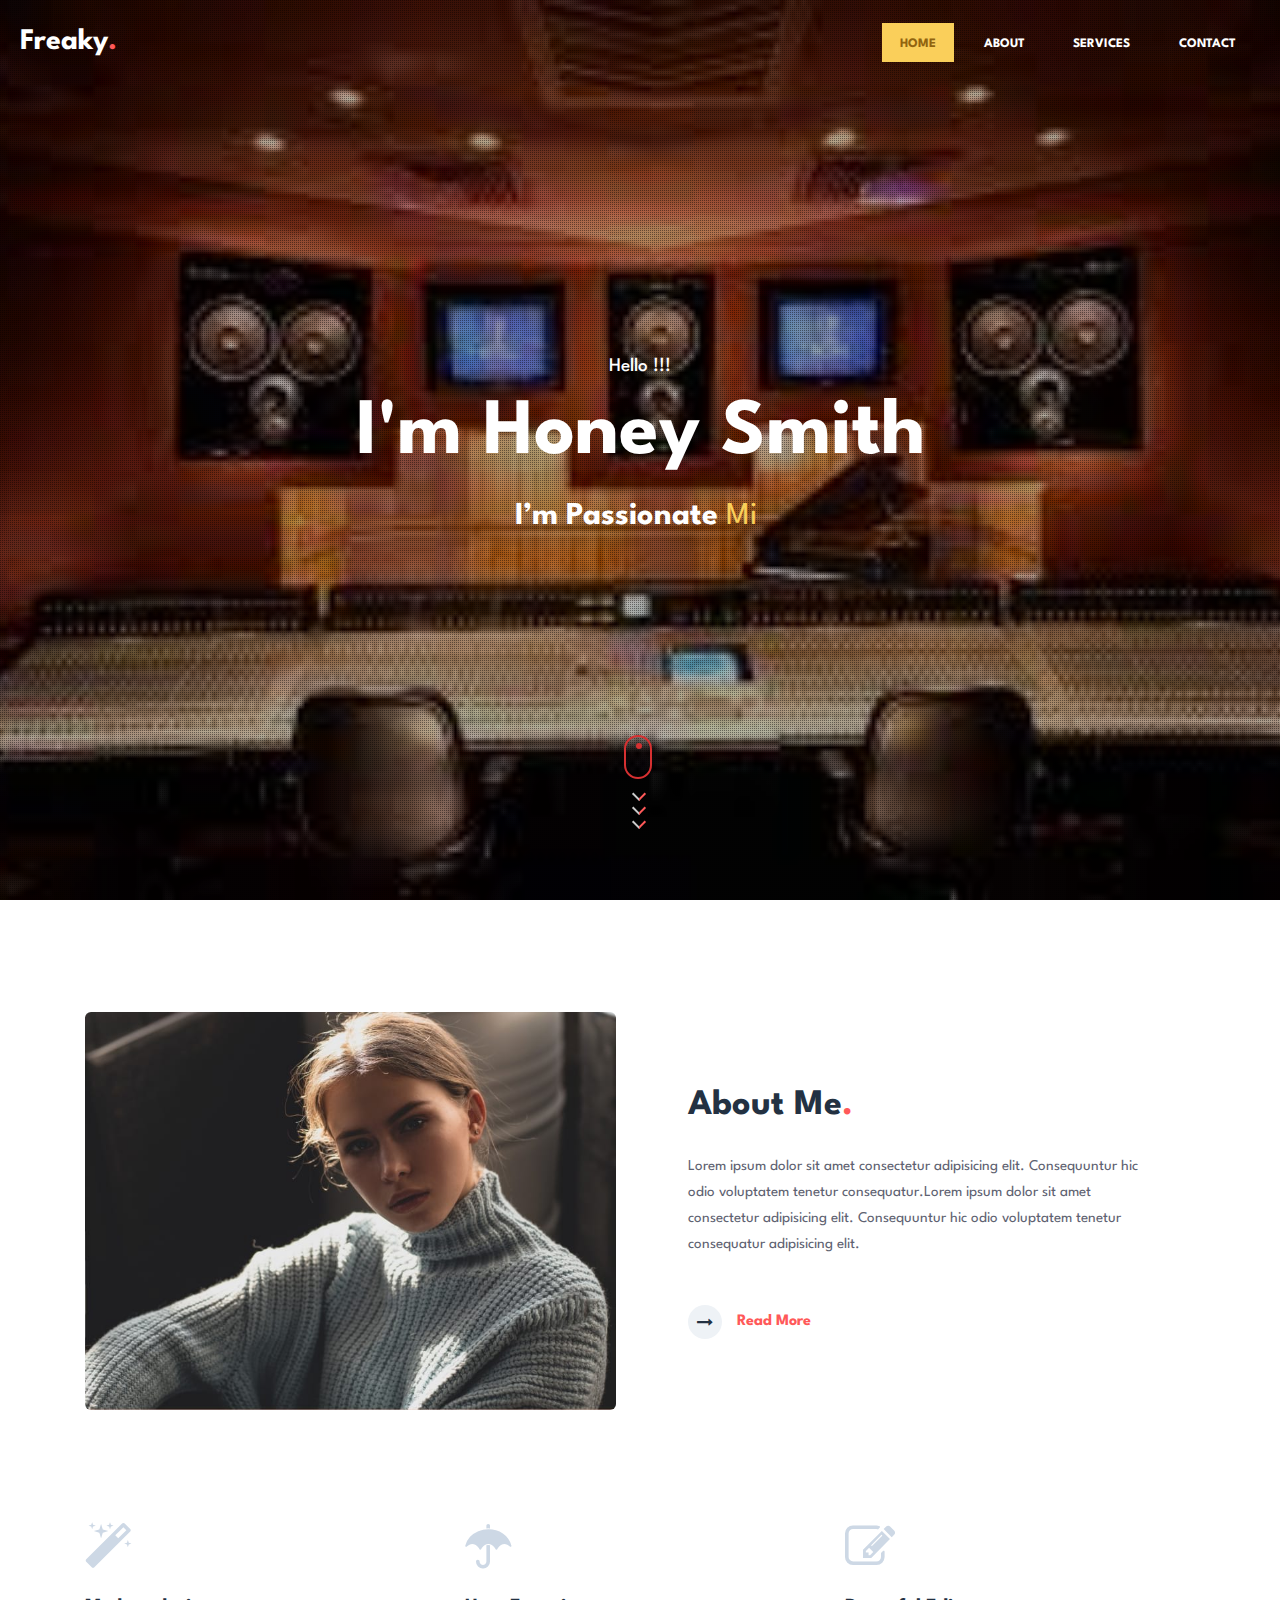
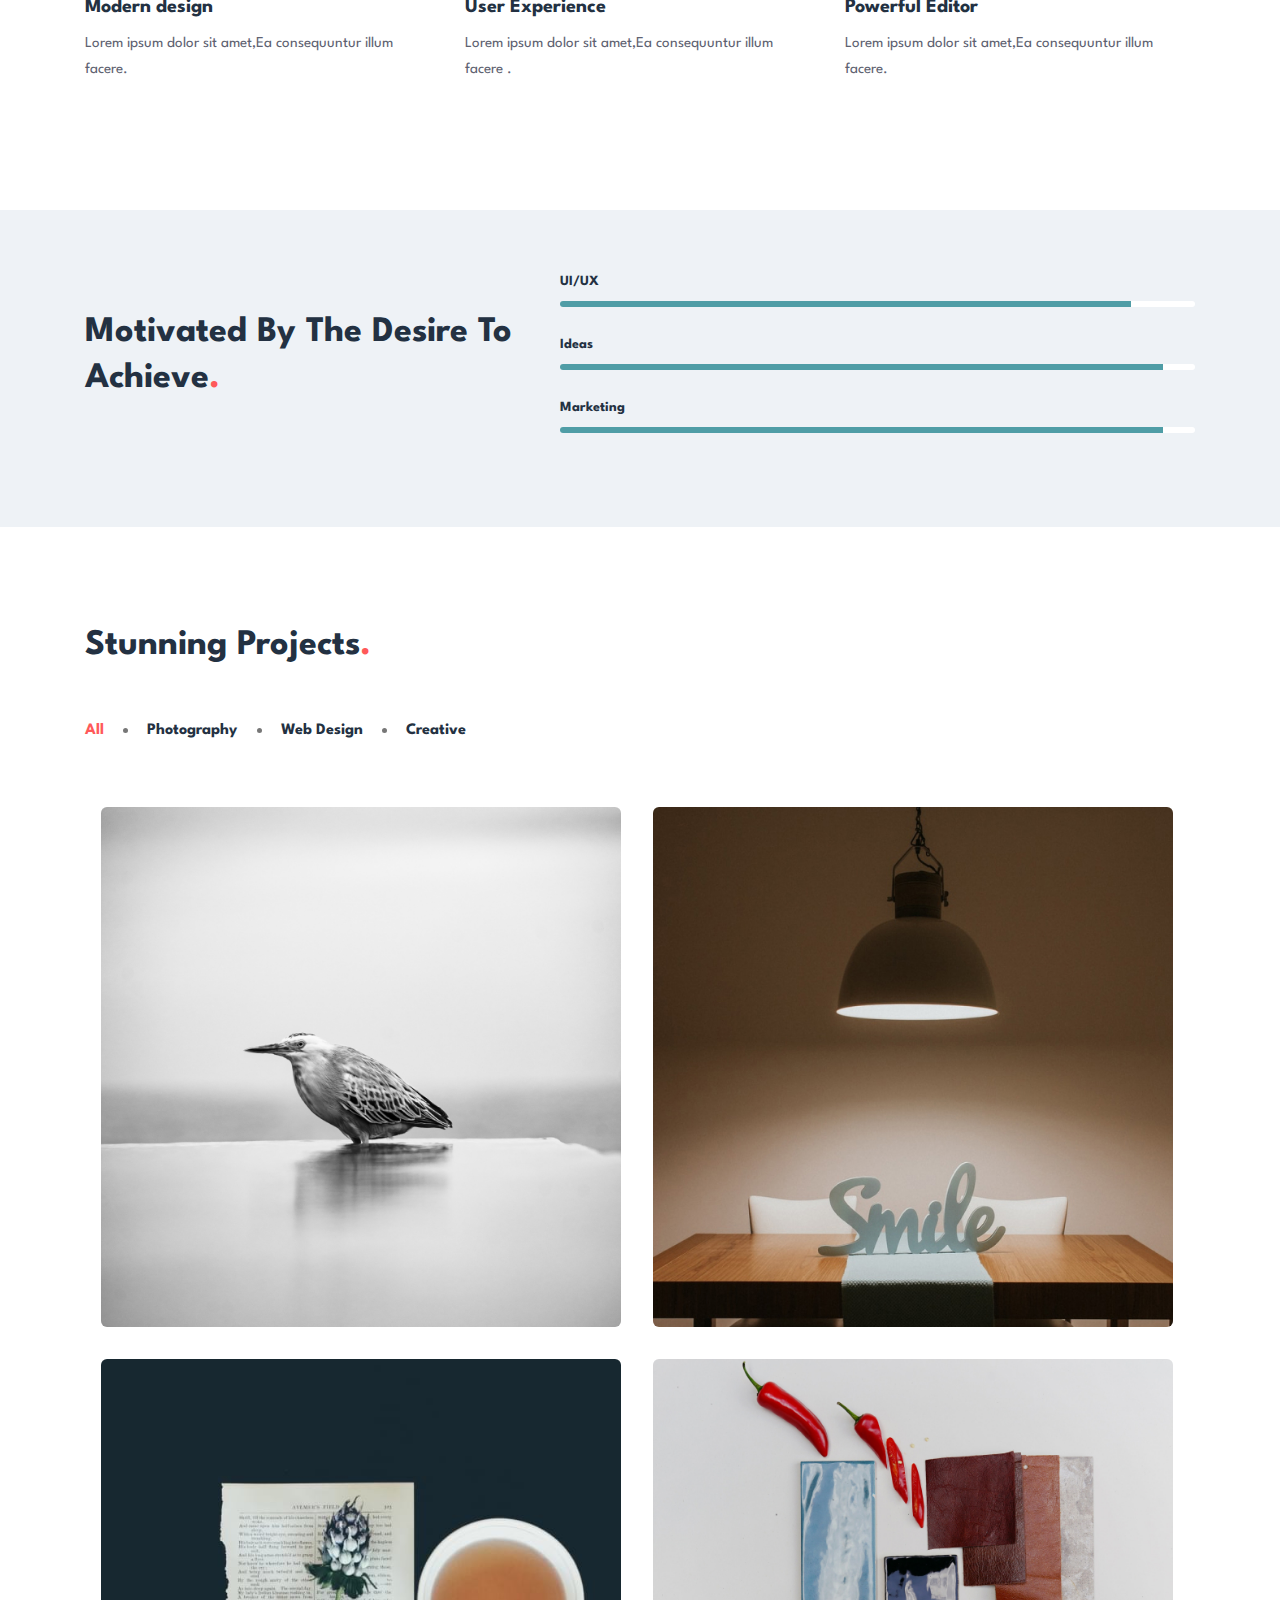
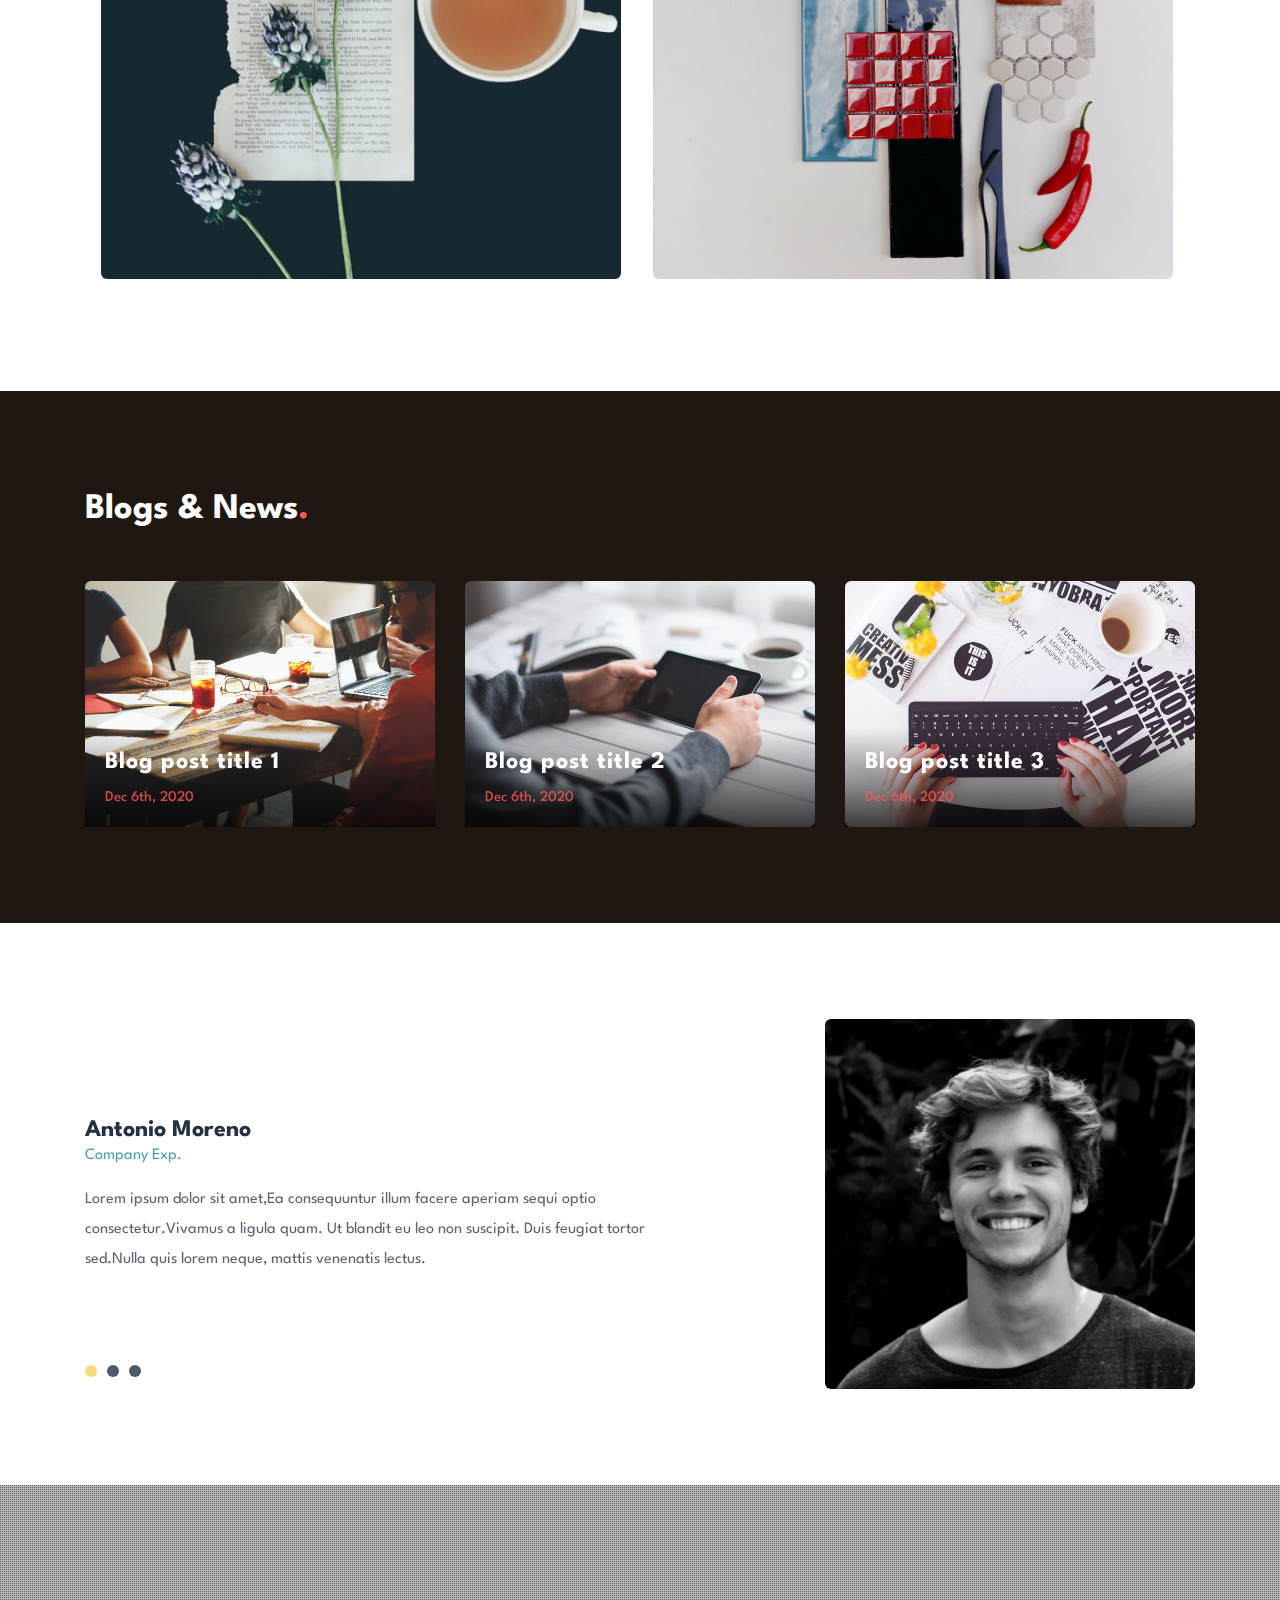
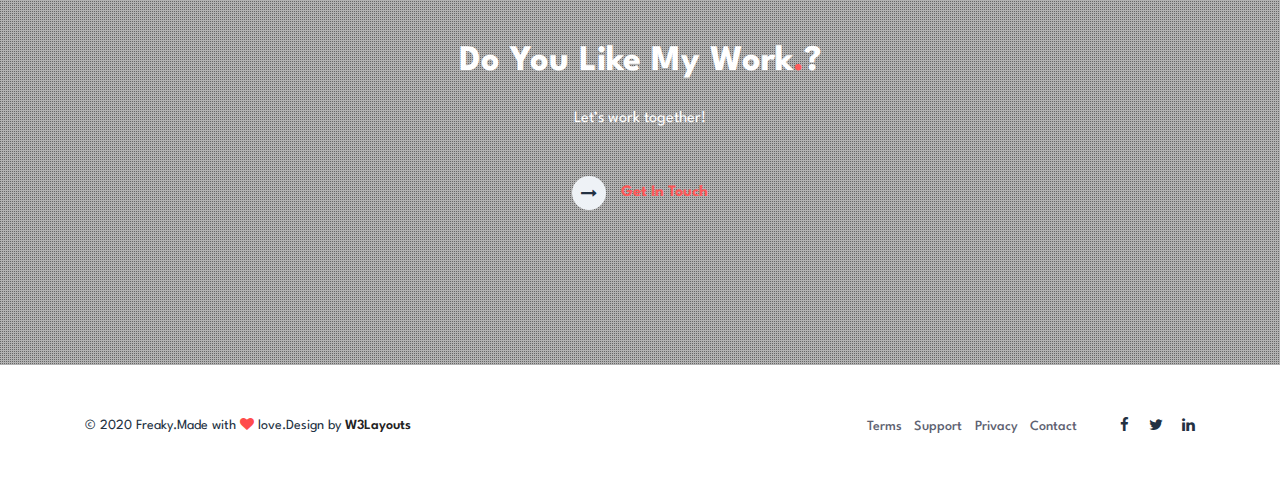
==== index.html @ 0cfc1a88 "Update index.html" ====
<!doctype html>
<html lang="zxx">

<head>
  <!-- Required meta tags -->
  <meta charset="utf-8">
  <meta name="viewport" content="width=device-width, initial-scale=1, shrink-to-fit=no">
  <title>Freaky a Personal Category Bootstrap Responsive Website Template | Home :: W3layouts</title>
  <!-- Template CSS -->
  <link rel="stylesheet" href="assets/css/style-starter.css">
  <!-- Template CSS -->
  <link href="//fonts.googleapis.com/css?family=Spartan:400,500,600,700,900&display=swap" rel="stylesheet">
  <!-- Template CSS -->

</head>
<body>
  <!-- /Homepage-->
  <section class="w3l-banner-main">
    <!-- //Header -->
    <section class="banner-main-inf" id="section07">
      <header id="site-header" class="header-top">
        <nav class="navbar navbar-expand-lg shift " id="header">
          <a class="navbar-brand" href="index.html">
            Freaky<span class="dot-1">.</span>
          </a>
          <button class="navbar-toggler bg-gradient" type="button" data-toggle="collapse"
            data-target="#navbarTogglerDemo02" aria-controls="navbarTogglerDemo02" aria-expanded="false"
            aria-label="Toggle navigation"><span class="navbar-toggler-icon fa fa-bars"> </span>
          </button>

          <div class="collapse navbar-collapse" id="navbarTogglerDemo02">
            <ul class="navbar-nav ml-auto">
              <li class="nav-item active">
                <a class="nav-link" href="#site-header">Home <span class="sr-only">(current)</span></a>
              </li>
              <li class="nav-item">
                <a class="nav-link effect-3" href="about.html">About</a>
              </li>
              <li class="nav-item">
                <a class="nav-link effect-3" href="services.html">Services</a>
              </li>
             
              <li class="nav-item">
                <a class="nav-link effect-3" href="contact.html">Contact</a>
              </li>
            </ul>

          </div>
        </nav>
      </header>
      <!-- //Header -->
      <!--/banner-content-->
      <div class="bannerhny-content text-center">
        <div class="layer">
          <div class="bannerhnyinf">
            <h6>Hello !!!</h6>
            <h3>I'm Honey Smith</h3>
            <h4 class="ban-t"> I’m Passionate <span class="typed-text"></span><span class="cursor">&nbsp</span></h4>
            <div class="scroll-button">
              <a href="#about" class="scroll">
                <div class="icon-scroll">
                  <div class="mouse">
                    <div class="wheel"></div>
                  </div>
                  <div class="icon-arrows">
                    <span></span>
                  </div>
                </div>
              </a>
            </div>
          </div>
        </div>
        <!--//banner-content-->
      </div>
      </div>
    </section>
    <!-- //Homepage -->
<section class="w3l-content-w-photo-6" id="about">
	<!-- /content-grids-->
	<div class="content-photo-info py-5">
		<div class="container py-lg-3">
			<!-- /row-->
			<div class="content-photo-grids row mt-lg-5 mt-4">
				<div class="photo-6-inf-left col-lg-6 pr-lg-4">
					<img src="assets/images/ab.jpg" class="img-fluid" alt="">
				</div>
				<div class="photo-6-inf-right col-lg-6 text-left pl-lg-5">

					<h3 class="hny-title">
						About Me<span class="dot-1">.</span></h3>
					<p>Lorem ipsum dolor sit amet consectetur adipisicing elit. Consequuntur hic odio voluptatem tenetur
						consequatur.Lorem ipsum dolor sit amet consectetur adipisicing elit. Consequuntur hic odio
						voluptatem tenetur
						consequatur adipisicing elit.</p>
					<div class="read-more mt-lg-5 mt-4">
						<a href="about.html" class="read-more">
							<span class="more_icon fa fa-long-arrow-right"></span>
							<span class="more_text">Read More</span>
						</a>
					</div>
				</div>
			</div>
			<!-- //row-->
			<!-- /row-->
			<div class="about-content-grids row py-lg-5 py-4 mt-lg-5 mt-4">
				<div class="col-lg-4 col-md-6 about-gd mt-3">
					<div class="about-gd-inn">
						<span class="fa fa-magic icon-fea1" aria-hidden="true"></span>
						<h5><a href="#URL">Modern design</a></h5>
						<p>Lorem ipsum dolor sit amet,Ea consequuntur illum facere.</p>

					</div>
				</div>
				<div class="col-lg-4 col-md-6 about-gd mt-3">
					<div class="about-gd-inn">
						<span class="fa fa-umbrella icon-fea1" aria-hidden="true"></span>
						<h5><a href="#URL">User Experience</a></h5>
						<p>Lorem ipsum dolor sit amet,Ea consequuntur illum facere .</p>

					</div>
				</div>
				<div class="col-lg-4 col-md-6 about-gd mt-3">
					<div class="about-gd-inn">
						<span class="fa fa-pencil-square-o icon-fea1" aria-hidden="true"></span>
						<h5><a href="#URL">Powerful Editor</a></h5>
						<p>Lorem ipsum dolor sit amet,Ea consequuntur illum facere.</p>

					</div>
				</div>

			</div>
			<!-- //row-->

		</div>
	</div>
</section>
<!-- //content-grids-->

<section class="w3l-content-6">
	<!-- /content-6-section -->
	  <div class="content-6-mian py-5">
			 <div class="container py-lg-3">
					 <div class="content-info-in row">
							 <div class="content-gd col-lg-5">
								<h3 class="hny-title">Motivated by the desire to <br>achieve<span class="dot-1">.</span>
							 </div>
							 <div class="content-gd col-lg-7">
								<div class="progress-info">
									<h6 class="progress-tittle">UI/UX</h6>
									<div class="progress">
										<div class="progress-bar progress-bar-striped" role="progressbar" style="width: 90%" aria-valuenow="90" aria-valuemin="0" aria-valuemax="100">
										</div>
									</div>
								</div>
								<div class="progress-info">
									<h6 class="progress-tittle">Ideas
									</h6>
									<div class="progress">
										<div class="progress-bar progress-bar-striped" role="progressbar" style="width: 95%" aria-valuenow="95" aria-valuemin="0" aria-valuemax="100">
										</div>
									</div>
								</div>
								<div class="progress-info">
									<h6 class="progress-tittle">Marketing</h6>
									<div class="progress">
										<div class="progress-bar progress-bar-striped" role="progressbar" style="width: 95%" aria-valuenow="95" aria-valuemin="0" aria-valuemax="100">
										</div>
									</div>
								</div>
							 </div>
					 </div>
				 </div>
			 </div>
	 </section>
   <!-- //content-6-section -->

  
<section class="w3-gallery">
	<!-- Portfolio -->
	<div class="portfolio py-5">
		<div class="container py-lg-5">

			<h3 class="hny-title">Stunning Projects<span class="dot-1">.</span></h3>

			<!-- /Portfolio-grids -->
			<ul class="portfolio-categ filter my-md-5 my-4 p-0">
				<li class="port-filter all active">
					<a href="#">All</a>
				</li>
				<li class="cat-item-1">
					<a href="#" title="Category 1">Photography</a>
				</li>
				<li class="cat-item-2">
					<a href="#" title="Category 2">Web Design</a>
				</li>
				<li class="cat-item-3">
					<a href="#" title="Category 3">Creative</a>
				</li>

			</ul>
			<ul class="portfolio-area clearfix p-0 m-0 row">
				<li class="portfolio-item2 content" data-id="id-1" data-type="cat-item-1">
					<span class="image-block">

						<a class="image-zoom" href="assets/images/g1.jpg" data-gal="prettyPhoto[gallery]">
							<div class="content-overlay"></div>
							<img src="assets/images/g1.jpg" class="img-fluid" alt="portfolio-img">

							<div class="content-details fadeIn-bottom">
								<h3 class="content-title">Add Your Title</h3>

							</div>
						</a>
					</span>
				</li>
				<li class="portfolio-item2 content" data-id="id-2" data-type="cat-item-2">
					<span class="image-block">

						<a class="image-zoom" href="assets/images/g2.jpg" data-gal="prettyPhoto[gallery]">
							<div class="content-overlay"></div>
							<img src="assets/images/g2.jpg" class="img-fluid" alt="portfolio-img">
							<div class="content-details fadeIn-bottom">
								<h3 class="content-title">Add Your Title</h3>

							</div>
						</a>
					</span>
				</li>
				<li class="portfolio-item2 content" data-id="id-3" data-type="cat-item-3">
					<span class="image-block">

						<a class="image-zoom" href="assets/images/g3.jpg" data-gal="prettyPhoto[gallery]">
							<div class="content-overlay"></div>
							<img src="assets/images/g3.jpg" class="img-fluid" alt="portfolio-img">
							<div class="content-details fadeIn-bottom">
								<h3 class="content-title">Add Your Title</h3>

							</div>
						</a>
					</span>
				</li>
				<li class="portfolio-item2 content" data-id="id-4" data-type="cat-item-2">
					<span class="image-block">

						<a class="image-zoom" href="assets/images/g4.jpg" data-gal="prettyPhoto[gallery]">
							<div class="content-overlay"></div>
							<img src="assets/images/g4.jpg" class="img-fluid" alt="portfolio-img">
							<div class="content-details fadeIn-bottom">
								<h3 class="content-title">Add Your Title</h3>

							</div>
						</a>
					</span>
				</li>

				
			</ul>
			<!--end portfolio-area -->
			<!-- /Portfolio-grids -->
		</div>

	</div>
</section>
<!-- //Portfolio -->
<!-- blog with slider -->
<section class="blog-slider">
    <div class="blog-slider-inner py-5">
        <div class="container py-lg-5">
            <h3 class="hny-title two">
                Blogs & News<span class="dot-1">.</span></h3>
            <div class="row inner-sec-w3layouts mt-4">
                <div class="col-lg-4 col-md-6 content-left-sec blog-slide-grid mt-4">
                    <div class="blog-slide-img">
                        <a href="#"><img src="assets/images/1.jpg" class="img img-fluid" alt=""></a>
                    </div>
                    <div class="blog-slide-info">

                        <a href="#">
                            <h4 class="mt-4 mb-0">Blog post title 1</h4>
                        </a>
                        <h6 class="mt-sm-2 mt-1">Dec 6th, 2020</h6>

                    </div>
                </div>
                <div class="col-lg-4 col-md-6 content-left-sec blog-slide-grid mt-4">
                    <div class="blog-slide-img">
                        <a href="#"><img src="assets/images/2.jpg" class="img img-fluid" alt=""></a>
                    </div>
                    <div class="blog-slide-info">

                        <a href="#">
                            <h4 class="mt-4 mb-0">Blog post title 2</h4>
                        </a>
                        <h6 class="mt-sm-2 mt-1">Dec 6th, 2020</h6>

                    </div>
                </div>

                <div class="col-lg-4 col-md-6 content-left-sec blog-slide-grid mt-4">
                    <div class="blog-slide-img">
                        <a href="#"><img src="assets/images/3.jpg" class="img img-fluid" alt=""></a>
                    </div>
                    <div class="blog-slide-info">

                        <a href="#">
                            <h4 class="mt-4 mb-0">Blog post title 3</h4>
                        </a>
                        <h6 class="mt-sm-2 mt-1">Dec 6th, 2020</h6>

                    </div>
                </div>

            </div>
        </div>
    </div>
</section>
<!-- //blog with slider -->
<section class="w3l-customers-6">
	<!--/customers -->
	<div class="customers-6-infhny py-5">
		<div class="container py-lg-5">
			<!--/customers -->
			<div id="owl-demo2" class="owl-carousel owl-theme">
				<!--/slide1-->
				<div class="item">
					<div class="teastimonials-content">
						<div class="teastimonials-left">
								<div class="teasti-innf">
										<p class="overview"><b>Antonio Moreno</b><span class="city">Company Exp.</span></p>
										<p class="testimonial">Lorem ipsum dolor sit amet,Ea consequuntur illum facere aperiam sequi optio consectetur.Vivamus a ligula quam. Ut blandit eu leo non suscipit. Duis feugiat tortor sed.Nulla quis lorem neque, mattis venenatis lectus.</p>
								</div>
						</div>
						<div class="teastimonials-right">
								<img
								src="assets/images/team2.jpg" class="img-fluid" alt="">
						</div>
					</div>
				</div>
				<!--//slide1-->
				<!--/slide1-->
				<div class="item">
					<div class="teastimonials-content">
						<div class="teastimonials-left">
								<div class="teasti-innf">
										<p class="overview"><b>Daniel Smith </b><span class="city">Company Exp.</span></p>
										<p class="testimonial">Lorem ipsum dolor sit amet,Ea consequuntur illum facere aperiam sequi optio consectetur.Vivamus a ligula quam. Ut blandit eu leo non suscipit. Duis feugiat tortor sed.Nulla quis lorem neque, mattis venenatis lectus.</p>
								</div>
						</div>
						<div class="teastimonials-right">
								<img
								src="assets/images/team3.jpg" class="img-fluid" alt="">
						</div>
					</div>
				</div>
				<!--//slide1-->
				<!--/slide1-->
				<div class="item">
					<div class="teastimonials-content">
						<div class="teastimonials-left">
							<div class="teasti-innf">
									<p class="overview"><b>Antonio Daniel </b><span class="city">Company Exp.</span></p>
									<p class="testimonial">Lorem ipsum dolor sit amet,Ea consequuntur illum facere aperiam sequi optio consectetur.Vivamus a ligula quam. Ut blandit eu leo non suscipit. Duis feugiat tortor sed.Nulla quis lorem neque, mattis venenatis lectus.</p>
							</div>		
						</div>
						<div class="teastimonials-right">
								<img src="assets/images/team1.jpg" class="img-fluid" alt="">
								
						</div>
					</div>
				</div>
				<!--//slide1-->

			</div>
			<!--//customers -->
		</div>
</section>
<!-- //customers-6-->
    <!--/w3l-download-main-->
    <section class="w3l-download-main">
    	<!--/download-->
    	<div class="download-content text-center">
    		<div class="layer-2 py-5">
    			<div class="container py-lg-3">
    				<h3 class="hny-title two">Do you like my work<span class="dot-1">.</span>?</h3>
    				<h6>Let’s work together!</h6>
    				<div class="read-more mt-lg-5 mt-4">
    					<a href="contact.html" class="read-more">
    						<span class="more_icon fa fa-long-arrow-right"></span>
    						<span class="more_text">Get In Touch</span>
    					</a>
    				</div>
    			</div>
    		</div>
    	</div>
    	</div>
    	<!--//download-->
    </section>
    <!--//w3l-download-main-->
<!-- footer -->
<footer class="w3l-footer-16">
    <div class="footer-content py-lg-5 py-4 text-center">
        <div class="container">
            <div class="row copy-right">
                <div class="col-lg-6 footer-left text-lg-left text-center">
                    <h6>© 2020 Freaky.Made with <span class="fa fa-heart" aria-hidden="true"></span> love.Design by <a
                            href="https://w3layouts.com/" target="_blank">
                            W3Layouts</a></h6>
                </div>
                <div class="col-lg-6 footer-right text-lg-right text-center">
                    <ul class="footer-gd-16">
                        <li><a href="#">Terms</a></li>
                        <li><a href="#">Support</a></li>
                        <li><a href="#">Privacy</a></li>
                        <li><a href="contact.html">Contact</a></li>
                    </ul>
                    <div class="share-icons-footer ml-lg-4">
                        <a href="#"><span class="fa fa-facebook"></span></a>
                        <a href="#"><span class="fa fa-twitter"></span></a>
                        <a href="#"><span class="fa fa-linkedin"></span></a>
                    </div>
                </div>
            </div>
            <button onclick="topFunction()" id="movetop" title="Go to top">
                <span class="fa fa-angle-up"></span>
            </button>
        </div>
    </div>

    <!-- move top -->
    <script>
        // When the user scrolls down 20px from the top of the document, show the button
        window.onscroll = function () {
            scrollFunction()
        };

        function scrollFunction() {
            if (document.body.scrollTop > 20 || document.documentElement.scrollTop > 20) {
                document.getElementById("movetop").style.display = "block";
            } else {
                document.getElementById("movetop").style.display = "none";
            }
        }

        // When the user clicks on the button, scroll to the top of the document
        function topFunction() {
            document.body.scrollTop = 0;
            document.documentElement.scrollTop = 0;
        }
    </script>
    <!-- //move top -->
    <script>
        $(function () {
            $('.navbar-toggler').click(function () {
                $('body').toggleClass('noscroll');
            })
        });
    </script>
</footer>
<!-- //footer -->
</body>

</html>

<script src="assets/js/jquery-3.3.1.min.js"></script>
<!-- disable body scroll which navbar is in active -->

<!--//-->
<script>
  $(function () {
    $('.navbar-toggler').click(function () {
      $('body').toggleClass('noscroll');
    })
  });
</script>
<!--/scroll-down-JS-->
<script>
  $(function () {
    $('a[href*=#]').on('click', function (e) {
      e.preventDefault();
      $('html, body').animate({
        scrollTop: $($(this).attr('href')).offset().top
      }, 500, 'linear');
    });
  });
</script>
<!--//scroll-down-JS-->
<!-- /typig-text-->
<script>
  const typedTextSpan = document.querySelector(".typed-text");
  const cursorSpan = document.querySelector(".cursor");

  const textArray = ["Mix Engineer", 'Mathematician', 'Fucker'];
  const typingDelay = 200;
  const erasingDelay = 10;
  const newTextDelay = 150; // Delay between current and next text
  let textArrayIndex = 0;
  let charIndex = 0;

  function type() {
    if (charIndex < textArray[textArrayIndex].length) {
      if (!cursorSpan.classList.contains("typing")) cursorSpan.classList.add("typing");
      typedTextSpan.textContent += textArray[textArrayIndex].charAt(charIndex);
      charIndex++;
      setTimeout(type, typingDelay);
    } else {
      cursorSpan.classList.remove("typing");
      setTimeout(erase, newTextDelay);
    }
  }

  function erase() {
    if (charIndex > 0) {
      // add class 'typing' if there's none
      if (!cursorSpan.classList.contains("typing")) {
        cursorSpan.classList.add("typing");
      }
      typedTextSpan.textContent = textArray[textArrayIndex].substring(0, 0);
      charIndex--;
      setTimeout(erase, erasingDelay);
    } else {
      cursorSpan.classList.remove("typing");
      textArrayIndex++;
      if (textArrayIndex >= textArray.length) textArrayIndex = 0;
      setTimeout(type, typingDelay);
    }
  }

  document.addEventListener("DOMContentLoaded", function () { // On DOM Load initiate the effect
    if (textArray.length) setTimeout(type, newTextDelay + 250);
  });
</script>
<!-- //typig-text-->
<!-- for blog carousel slider -->
<script src="assets/js/owl.carousel1.js"></script>
<script>
  $(document).ready(function () {
    $("#owl-demo2").owlCarousel({
      items:1,
		        lazyLoad : true,
		        autoPlay : true,
		        navigation : false,
			    navigationText : ["",""],
			    rewindNav : false,
			    scrollPerPage :true,
			    pagination : false,
    			paginationNumbers: false,
      
    })
  })
</script>


<!-- //for blog carousel slider -->
<!-- jQuery-Photo-filter-lightbox-portfolio-plugin -->
<script src="assets/js/jquery-1.7.2.js"></script>
<script src="assets/js/jquery.quicksand.js"></script>
<script src="assets/js/script.js"></script>
<script src="assets/js/jquery.prettyPhoto.js"></script>
<!-- //jQuery-Photo-filter-lightbox-portfolio-plugin -->

<script src="assets/js/bootstrap.min.js"></script>
---- assets/css/style-starter.css ----
/*
Author: W3layouts
Author URL: http://w3layouts.com
 */
@charset "UTF-8";

html {
  scroll-behavior: smooth;
}

h1,
h2,
h3,
h4,
h5,
h6 {
  font-family: 'Spartan', sans-serif;
  font-weight: 700;
}

body,
body a,
body li,
body p,
.btn,
input {
  font-family: 'Spartan', sans-serif;
}

body p {
  line-height: 26px;
  font-weight: 400;
  font-size: 15px;
}

ol,
ul,
dl {
  margin-top: 0;
  margin-bottom: 0rem;
  padding: 0;
}

.form-control:focus {
  box-shadow: none !important;
}

body a:hover {
  color: #ff5959;
  transition: 0.3s ease;
}

body input,
button,
.btn,
textarea {
  border-radius: 6px;
  font-family: 'Spartan', sans-serif;
}

body img {
  border-radius: 6px;
}

.noscroll {
  overflow: hidden;
}

h3.hny-title,
h3.hny-title.two {
  font-size: 36px;
  line-height: 46px;
  color: #233142;
  margin-bottom: 24px;
  text-transform: capitalize;
  font-weight: 700;
}

h3.hny-title.two {
  color: #fff;
}

span.dot-1 {
  color: #ff5959;
}

.read-more a {
  color: #ff5959;
  font-weight: 700;
  font-size: 16px;
}

.read-more a:hover {
  color: #4f9da6;
}

.read-more .more_text {
  margin-left: 0.7em;
  display: inline-block;
  vertical-align: middle;
  transition: color 0.3s ease;
}

.read-more .more_icon {
  display: inline-block;
  vertical-align: middle;
  width: 34px;
  height: 34px;
  line-height: 34px;
  text-align: center;
  color: #233142;
  background-color: #EEF2F6;
  transition: color 0.3s ease, background-color 0.3s ease, border-color 0.3s ease;
  border-radius: 50%;
}

span.red-color {
  color: #ff5959;
}

@media (max-width: 1280px) {

  h3.hny-title,
  h3.hny-title.two {
    font-size: 36px;
    line-height: 46px;
  }
}

@media (max-width: 991px) {

  h3.hny-title,
  h3.hny-title.two {
    font-size: 30px;
    line-height: 40px;
  }

  a.read-more-btn.btn {
    margin-top: 10px;
  }
}

@media (max-width: 480px) {

  h3.hny-title,
  h3.hny-title.two {
    font-size: 28px;
    line-height: 38px;
  }
}

@media (max-width: 440px) {

  h3.hny-title,
  h3.hny-title.two {
    font-size: 26px;
    line-height: 36px;
  }
}

/*!
 *  Font Awesome 4.7.0 by @davegandy - http://fontawesome.io - @fontawesome
 *  License - http://fontawesome.io/license (Font: SIL OFL 1.1, CSS: MIT License)
 */
/* FONT PATH
 * -------------------------- */
@font-face {
  font-family: 'FontAwesome';
  src: url("../fonts/fontawesome-webfont.eot?v=4.7.0");
  src: url("../fonts/fontawesome-webfont.eot?#iefix&v=4.7.0") format("embedded-opentype"), url("../fonts/fontawesome-webfont.woff2?v=4.7.0") format("woff2"), url("../fonts/fontawesome-webfont.woff?v=4.7.0") format("woff"), url("../fonts/fontawesome-webfont.ttf?v=4.7.0") format("truetype"), url("../fonts/fontawesome-webfont.svg?v=4.7.0#fontawesomeregular") format("svg");
  font-weight: normal;
  font-style: normal;
}

.fa {
  display: inline-block;
  font: normal normal normal 14px/1 FontAwesome;
  font-size: inherit;
  text-rendering: auto;
  -webkit-font-smoothing: antialiased;
  -moz-osx-font-smoothing: grayscale;
}

/* makes the font 33% larger relative to the icon container */
.fa-lg {
  font-size: 1.33333em;
  line-height: 0.75em;
  vertical-align: -15%;
}

.fa-2x {
  font-size: 2em;
}

.fa-3x {
  font-size: 3em;
}

.fa-4x {
  font-size: 4em;
}

.fa-5x {
  font-size: 5em;
}

.fa-fw {
  width: 1.28571em;
  text-align: center;
}

.fa-ul {
  padding-left: 0;
  margin-left: 2.14286em;
  list-style-type: none;
}

.fa-ul>li {
  position: relative;
}

.fa-li {
  position: absolute;
  left: -2.14286em;
  width: 2.14286em;
  top: 0.14286em;
  text-align: center;
}

.fa-li.fa-lg {
  left: -1.85714em;
}

.fa-border {
  padding: .2em .25em .15em;
  border: solid 0.08em #eee;
  border-radius: .1em;
}

.fa-pull-left {
  float: left;
}

.fa-pull-right {
  float: right;
}

.fa.fa-pull-left {
  margin-right: .3em;
}

.fa.fa-pull-right {
  margin-left: .3em;
}

/* Deprecated as of 4.4.0 */
.pull-right {
  float: right;
}

.pull-left {
  float: left;
}

.fa.pull-left {
  margin-right: .3em;
}

.fa.pull-right {
  margin-left: .3em;
}

.fa-spin {
  -webkit-animation: fa-spin 2s infinite linear;
  animation: fa-spin 2s infinite linear;
}

.fa-pulse {
  -webkit-animation: fa-spin 1s infinite steps(8);
  animation: fa-spin 1s infinite steps(8);
}

@-webkit-keyframes fa-spin {
  0% {
    transform: rotate(0deg);
  }

  100% {
    transform: rotate(359deg);
  }
}

@keyframes fa-spin {
  0% {
    transform: rotate(0deg);
  }

  100% {
    transform: rotate(359deg);
  }
}

.fa-rotate-90 {
  -ms-filter: "progid:DXImageTransform.Microsoft.BasicImage(rotation=1)";
  transform: rotate(90deg);
}

.fa-rotate-180 {
  -ms-filter: "progid:DXImageTransform.Microsoft.BasicImage(rotation=2)";
  transform: rotate(180deg);
}

.fa-rotate-270 {
  -ms-filter: "progid:DXImageTransform.Microsoft.BasicImage(rotation=3)";
  transform: rotate(270deg);
}

.fa-flip-horizontal {
  -ms-filter: "progid:DXImageTransform.Microsoft.BasicImage(rotation=0, mirror=1)";
  transform: scale(-1, 1);
}

.fa-flip-vertical {
  -ms-filter: "progid:DXImageTransform.Microsoft.BasicImage(rotation=2, mirror=1)";
  transform: scale(1, -1);
}

:root .fa-rotate-90,
:root .fa-rotate-180,
:root .fa-rotate-270,
:root .fa-flip-horizontal,
:root .fa-flip-vertical {
  -webkit-filter: none;
  filter: none;
}

.fa-stack {
  position: relative;
  display: inline-block;
  width: 2em;
  height: 2em;
  line-height: 2em;
  vertical-align: middle;
}

.fa-stack-1x,
.fa-stack-2x {
  position: absolute;
  left: 0;
  width: 100%;
  text-align: center;
}

.fa-stack-1x {
  line-height: inherit;
}

.fa-stack-2x {
  font-size: 2em;
}

.fa-inverse {
  color: #fff;
}

/* Font Awesome uses the Unicode Private Use Area (PUA) to ensure screen
   readers do not read off random characters that represent icons */
.fa-glass:before {
  content: "";
}

.fa-music:before {
  content: "";
}

.fa-search:before {
  content: "";
}

.fa-envelope-o:before {
  content: "";
}

.fa-heart:before {
  content: "";
}

.fa-star:before {
  content: "";
}

.fa-star-o:before {
  content: "";
}

.fa-user:before {
  content: "";
}

.fa-film:before {
  content: "";
}

.fa-th-large:before {
  content: "";
}

.fa-th:before {
  content: "";
}

.fa-th-list:before {
  content: "";
}

.fa-check:before {
  content: "";
}

.fa-remove:before,
.fa-close:before,
.fa-times:before {
  content: "";
}

.fa-search-plus:before {
  content: "";
}

.fa-search-minus:before {
  content: "";
}

.fa-power-off:before {
  content: "";
}

.fa-signal:before {
  content: "";
}

.fa-gear:before,
.fa-cog:before {
  content: "";
}

.fa-trash-o:before {
  content: "";
}

.fa-home:before {
  content: "";
}

.fa-file-o:before {
  content: "";
}

.fa-clock-o:before {
  content: "";
}

.fa-road:before {
  content: "";
}

.fa-download:before {
  content: "";
}

.fa-arrow-circle-o-down:before {
  content: "";
}

.fa-arrow-circle-o-up:before {
  content: "";
}

.fa-inbox:before {
  content: "";
}

.fa-play-circle-o:before {
  content: "";
}

.fa-rotate-right:before,
.fa-repeat:before {
  content: "";
}

.fa-refresh:before {
  content: "";
}

.fa-list-alt:before {
  content: "";
}

.fa-lock:before {
  content: "";
}

.fa-flag:before {
  content: "";
}

.fa-headphones:before {
  content: "";
}

.fa-volume-off:before {
  content: "";
}

.fa-volume-down:before {
  content: "";
}

.fa-volume-up:before {
  content: "";
}

.fa-qrcode:before {
  content: "";
}

.fa-barcode:before {
  content: "";
}

.fa-tag:before {
  content: "";
}

.fa-tags:before {
  content: "";
}

.fa-book:before {
  content: "";
}

.fa-bookmark:before {
  content: "";
}

.fa-print:before {
  content: "";
}

.fa-camera:before {
  content: "";
}

.fa-font:before {
  content: "";
}

.fa-bold:before {
  content: "";
}

.fa-italic:before {
  content: "";
}

.fa-text-height:before {
  content: "";
}

.fa-text-width:before {
  content: "";
}

.fa-align-left:before {
  content: "";
}

.fa-align-center:before {
  content: "";
}

.fa-align-right:before {
  content: "";
}

.fa-align-justify:before {
  content: "";
}

.fa-list:before {
  content: "";
}

.fa-dedent:before,
.fa-outdent:before {
  content: "";
}

.fa-indent:before {
  content: "";
}

.fa-video-camera:before {
  content: "";
}

.fa-photo:before,
.fa-image:before,
.fa-picture-o:before {
  content: "";
}

.fa-pencil:before {
  content: "";
}

.fa-map-marker:before {
  content: "";
}

.fa-adjust:before {
  content: "";
}

.fa-tint:before {
  content: "";
}

.fa-edit:before,
.fa-pencil-square-o:before {
  content: "";
}

.fa-share-square-o:before {
  content: "";
}

.fa-check-square-o:before {
  content: "";
}

.fa-arrows:before {
  content: "";
}

.fa-step-backward:before {
  content: "";
}

.fa-fast-backward:before {
  content: "";
}

.fa-backward:before {
  content: "";
}

.fa-play:before {
  content: "";
}

.fa-pause:before {
  content: "";
}

.fa-stop:before {
  content: "";
}

.fa-forward:before {
  content: "";
}

.fa-fast-forward:before {
  content: "";
}

.fa-step-forward:before {
  content: "";
}

.fa-eject:before {
  content: "";
}

.fa-chevron-left:before {
  content: "";
}

.fa-chevron-right:before {
  content: "";
}

.fa-plus-circle:before {
  content: "";
}

.fa-minus-circle:before {
  content: "";
}

.fa-times-circle:before {
  content: "";
}

.fa-check-circle:before {
  content: "";
}

.fa-question-circle:before {
  content: "";
}

.fa-info-circle:before {
  content: "";
}

.fa-crosshairs:before {
  content: "";
}

.fa-times-circle-o:before {
  content: "";
}

.fa-check-circle-o:before {
  content: "";
}

.fa-ban:before {
  content: "";
}

.fa-arrow-left:before {
  content: "";
}

.fa-arrow-right:before {
  content: "";
}

.fa-arrow-up:before {
  content: "";
}

.fa-arrow-down:before {
  content: "";
}

.fa-mail-forward:before,
.fa-share:before {
  content: "";
}

.fa-expand:before {
  content: "";
}

.fa-compress:before {
  content: "";
}

.fa-plus:before {
  content: "";
}

.fa-minus:before {
  content: "";
}

.fa-asterisk:before {
  content: "";
}

.fa-exclamation-circle:before {
  content: "";
}

.fa-gift:before {
  content: "";
}

.fa-leaf:before {
  content: "";
}

.fa-fire:before {
  content: "";
}

.fa-eye:before {
  content: "";
}

.fa-eye-slash:before {
  content: "";
}

.fa-warning:before,
.fa-exclamation-triangle:before {
  content: "";
}

.fa-plane:before {
  content: "";
}

.fa-calendar:before {
  content: "";
}

.fa-random:before {
  content: "";
}

.fa-comment:before {
  content: "";
}

.fa-magnet:before {
  content: "";
}

.fa-chevron-up:before {
  content: "";
}

.fa-chevron-down:before {
  content: "";
}

.fa-retweet:before {
  content: "";
}

.fa-shopping-cart:before {
  content: "";
}

.fa-folder:before {
  content: "";
}

.fa-folder-open:before {
  content: "";
}

.fa-arrows-v:before {
  content: "";
}

.fa-arrows-h:before {
  content: "";
}

.fa-bar-chart-o:before,
.fa-bar-chart:before {
  content: "";
}

.fa-twitter-square:before {
  content: "";
}

.fa-facebook-square:before {
  content: "";
}

.fa-camera-retro:before {
  content: "";
}

.fa-key:before {
  content: "";
}

.fa-gears:before,
.fa-cogs:before {
  content: "";
}

.fa-comments:before {
  content: "";
}

.fa-thumbs-o-up:before {
  content: "";
}

.fa-thumbs-o-down:before {
  content: "";
}

.fa-star-half:before {
  content: "";
}

.fa-heart-o:before {
  content: "";
}

.fa-sign-out:before {
  content: "";
}

.fa-linkedin-square:before {
  content: "";
}

.fa-thumb-tack:before {
  content: "";
}

.fa-external-link:before {
  content: "";
}

.fa-sign-in:before {
  content: "";
}

.fa-trophy:before {
  content: "";
}

.fa-github-square:before {
  content: "";
}

.fa-upload:before {
  content: "";
}

.fa-lemon-o:before {
  content: "";
}

.fa-phone:before {
  content: "";
}

.fa-square-o:before {
  content: "";
}

.fa-bookmark-o:before {
  content: "";
}

.fa-phone-square:before {
  content: "";
}

.fa-twitter:before {
  content: "";
}

.fa-facebook-f:before,
.fa-facebook:before {
  content: "";
}

.fa-github:before {
  content: "";
}

.fa-unlock:before {
  content: "";
}

.fa-credit-card:before {
  content: "";
}

.fa-feed:before,
.fa-rss:before {
  content: "";
}

.fa-hdd-o:before {
  content: "";
}

.fa-bullhorn:before {
  content: "";
}

.fa-bell:before {
  content: "";
}

.fa-certificate:before {
  content: "";
}

.fa-hand-o-right:before {
  content: "";
}

.fa-hand-o-left:before {
  content: "";
}

.fa-hand-o-up:before {
  content: "";
}

.fa-hand-o-down:before {
  content: "";
}

.fa-arrow-circle-left:before {
  content: "";
}

.fa-arrow-circle-right:before {
  content: "";
}

.fa-arrow-circle-up:before {
  content: "";
}

.fa-arrow-circle-down:before {
  content: "";
}

.fa-globe:before {
  content: "";
}

.fa-wrench:before {
  content: "";
}

.fa-tasks:before {
  content: "";
}

.fa-filter:before {
  content: "";
}

.fa-briefcase:before {
  content: "";
}

.fa-arrows-alt:before {
  content: "";
}

.fa-group:before,
.fa-users:before {
  content: "";
}

.fa-chain:before,
.fa-link:before {
  content: "";
}

.fa-cloud:before {
  content: "";
}

.fa-flask:before {
  content: "";
}

.fa-cut:before,
.fa-scissors:before {
  content: "";
}

.fa-copy:before,
.fa-files-o:before {
  content: "";
}

.fa-paperclip:before {
  content: "";
}

.fa-save:before,
.fa-floppy-o:before {
  content: "";
}

.fa-square:before {
  content: "";
}

.fa-navicon:before,
.fa-reorder:before,
.fa-bars:before {
  content: "";
}

.fa-list-ul:before {
  content: "";
}

.fa-list-ol:before {
  content: "";
}

.fa-strikethrough:before {
  content: "";
}

.fa-underline:before {
  content: "";
}

.fa-table:before {
  content: "";
}

.fa-magic:before {
  content: "";
}

.fa-truck:before {
  content: "";
}

.fa-pinterest:before {
  content: "";
}

.fa-pinterest-square:before {
  content: "";
}

.fa-google-plus-square:before {
  content: "";
}

.fa-google-plus:before {
  content: "";
}

.fa-money:before {
  content: "";
}

.fa-caret-down:before {
  content: "";
}

.fa-caret-up:before {
  content: "";
}

.fa-caret-left:before {
  content: "";
}

.fa-caret-right:before {
  content: "";
}

.fa-columns:before {
  content: "";
}

.fa-unsorted:before,
.fa-sort:before {
  content: "";
}

.fa-sort-down:before,
.fa-sort-desc:before {
  content: "";
}

.fa-sort-up:before,
.fa-sort-asc:before {
  content: "";
}

.fa-envelope:before {
  content: "";
}

.fa-linkedin:before {
  content: "";
}

.fa-rotate-left:before,
.fa-undo:before {
  content: "";
}

.fa-legal:before,
.fa-gavel:before {
  content: "";
}

.fa-dashboard:before,
.fa-tachometer:before {
  content: "";
}

.fa-comment-o:before {
  content: "";
}

.fa-comments-o:before {
  content: "";
}

.fa-flash:before,
.fa-bolt:before {
  content: "";
}

.fa-sitemap:before {
  content: "";
}

.fa-umbrella:before {
  content: "";
}

.fa-paste:before,
.fa-clipboard:before {
  content: "";
}

.fa-lightbulb-o:before {
  content: "";
}

.fa-exchange:before {
  content: "";
}

.fa-cloud-download:before {
  content: "";
}

.fa-cloud-upload:before {
  content: "";
}

.fa-user-md:before {
  content: "";
}

.fa-stethoscope:before {
  content: "";
}

.fa-suitcase:before {
  content: "";
}

.fa-bell-o:before {
  content: "";
}

.fa-coffee:before {
  content: "";
}

.fa-cutlery:before {
  content: "";
}

.fa-file-text-o:before {
  content: "";
}

.fa-building-o:before {
  content: "";
}

.fa-hospital-o:before {
  content: "";
}

.fa-ambulance:before {
  content: "";
}

.fa-medkit:before {
  content: "";
}

.fa-fighter-jet:before {
  content: "";
}

.fa-beer:before {
  content: "";
}

.fa-h-square:before {
  content: "";
}

.fa-plus-square:before {
  content: "";
}

.fa-angle-double-left:before {
  content: "";
}

.fa-angle-double-right:before {
  content: "";
}

.fa-angle-double-up:before {
  content: "";
}

.fa-angle-double-down:before {
  content: "";
}

.fa-angle-left:before {
  content: "";
}

.fa-angle-right:before {
  content: "";
}

.fa-angle-up:before {
  content: "";
}

.fa-angle-down:before {
  content: "";
}

.fa-desktop:before {
  content: "";
}

.fa-laptop:before {
  content: "";
}

.fa-tablet:before {
  content: "";
}

.fa-mobile-phone:before,
.fa-mobile:before {
  content: "";
}

.fa-circle-o:before {
  content: "";
}

.fa-quote-left:before {
  content: "";
}

.fa-quote-right:before {
  content: "";
}

.fa-spinner:before {
  content: "";
}

.fa-circle:before {
  content: "";
}

.fa-mail-reply:before,
.fa-reply:before {
  content: "";
}

.fa-github-alt:before {
  content: "";
}

.fa-folder-o:before {
  content: "";
}

.fa-folder-open-o:before {
  content: "";
}

.fa-smile-o:before {
  content: "";
}

.fa-frown-o:before {
  content: "";
}

.fa-meh-o:before {
  content: "";
}

.fa-gamepad:before {
  content: "";
}

.fa-keyboard-o:before {
  content: "";
}

.fa-flag-o:before {
  content: "";
}

.fa-flag-checkered:before {
  content: "";
}

.fa-terminal:before {
  content: "";
}

.fa-code:before {
  content: "";
}

.fa-mail-reply-all:before,
.fa-reply-all:before {
  content: "";
}

.fa-star-half-empty:before,
.fa-star-half-full:before,
.fa-star-half-o:before {
  content: "";
}

.fa-location-arrow:before {
  content: "";
}

.fa-crop:before {
  content: "";
}

.fa-code-fork:before {
  content: "";
}

.fa-unlink:before,
.fa-chain-broken:before {
  content: "";
}

.fa-question:before {
  content: "";
}

.fa-info:before {
  content: "";
}

.fa-exclamation:before {
  content: "";
}

.fa-superscript:before {
  content: "";
}

.fa-subscript:before {
  content: "";
}

.fa-eraser:before {
  content: "";
}

.fa-puzzle-piece:before {
  content: "";
}

.fa-microphone:before {
  content: "";
}

.fa-microphone-slash:before {
  content: "";
}

.fa-shield:before {
  content: "";
}

.fa-calendar-o:before {
  content: "";
}

.fa-fire-extinguisher:before {
  content: "";
}

.fa-rocket:before {
  content: "";
}

.fa-maxcdn:before {
  content: "";
}

.fa-chevron-circle-left:before {
  content: "";
}

.fa-chevron-circle-right:before {
  content: "";
}

.fa-chevron-circle-up:before {
  content: "";
}

.fa-chevron-circle-down:before {
  content: "";
}

.fa-html5:before {
  content: "";
}

.fa-css3:before {
  content: "";
}

.fa-anchor:before {
  content: "";
}

.fa-unlock-alt:before {
  content: "";
}

.fa-bullseye:before {
  content: "";
}

.fa-ellipsis-h:before {
  content: "";
}

.fa-ellipsis-v:before {
  content: "";
}

.fa-rss-square:before {
  content: "";
}

.fa-play-circle:before {
  content: "";
}

.fa-ticket:before {
  content: "";
}

.fa-minus-square:before {
  content: "";
}

.fa-minus-square-o:before {
  content: "";
}

.fa-level-up:before {
  content: "";
}

.fa-level-down:before {
  content: "";
}

.fa-check-square:before {
  content: "";
}

.fa-pencil-square:before {
  content: "";
}

.fa-external-link-square:before {
  content: "";
}

.fa-share-square:before {
  content: "";
}

.fa-compass:before {
  content: "";
}

.fa-toggle-down:before,
.fa-caret-square-o-down:before {
  content: "";
}

.fa-toggle-up:before,
.fa-caret-square-o-up:before {
  content: "";
}

.fa-toggle-right:before,
.fa-caret-square-o-right:before {
  content: "";
}

.fa-euro:before,
.fa-eur:before {
  content: "";
}

.fa-gbp:before {
  content: "";
}

.fa-dollar:before,
.fa-usd:before {
  content: "";
}

.fa-rupee:before,
.fa-inr:before {
  content: "";
}

.fa-cny:before,
.fa-rmb:before,
.fa-yen:before,
.fa-jpy:before {
  content: "";
}

.fa-ruble:before,
.fa-rouble:before,
.fa-rub:before {
  content: "";
}

.fa-won:before,
.fa-krw:before {
  content: "";
}

.fa-bitcoin:before,
.fa-btc:before {
  content: "";
}

.fa-file:before {
  content: "";
}

.fa-file-text:before {
  content: "";
}

.fa-sort-alpha-asc:before {
  content: "";
}

.fa-sort-alpha-desc:before {
  content: "";
}

.fa-sort-amount-asc:before {
  content: "";
}

.fa-sort-amount-desc:before {
  content: "";
}

.fa-sort-numeric-asc:before {
  content: "";
}

.fa-sort-numeric-desc:before {
  content: "";
}

.fa-thumbs-up:before {
  content: "";
}

.fa-thumbs-down:before {
  content: "";
}

.fa-youtube-square:before {
  content: "";
}

.fa-youtube:before {
  content: "";
}

.fa-xing:before {
  content: "";
}

.fa-xing-square:before {
  content: "";
}

.fa-youtube-play:before {
  content: "";
}

.fa-dropbox:before {
  content: "";
}

.fa-stack-overflow:before {
  content: "";
}

.fa-instagram:before {
  content: "";
}

.fa-flickr:before {
  content: "";
}

.fa-adn:before {
  content: "";
}

.fa-bitbucket:before {
  content: "";
}

.fa-bitbucket-square:before {
  content: "";
}

.fa-tumblr:before {
  content: "";
}

.fa-tumblr-square:before {
  content: "";
}

.fa-long-arrow-down:before {
  content: "";
}

.fa-long-arrow-up:before {
  content: "";
}

.fa-long-arrow-left:before {
  content: "";
}

.fa-long-arrow-right:before {
  content: "";
}

.fa-apple:before {
  content: "";
}

.fa-windows:before {
  content: "";
}

.fa-android:before {
  content: "";
}

.fa-linux:before {
  content: "";
}

.fa-dribbble:before {
  content: "";
}

.fa-skype:before {
  content: "";
}

.fa-foursquare:before {
  content: "";
}

.fa-trello:before {
  content: "";
}

.fa-female:before {
  content: "";
}

.fa-male:before {
  content: "";
}

.fa-gittip:before,
.fa-gratipay:before {
  content: "";
}

.fa-sun-o:before {
  content: "";
}

.fa-moon-o:before {
  content: "";
}

.fa-archive:before {
  content: "";
}

.fa-bug:before {
  content: "";
}

.fa-vk:before {
  content: "";
}

.fa-weibo:before {
  content: "";
}

.fa-renren:before {
  content: "";
}

.fa-pagelines:before {
  content: "";
}

.fa-stack-exchange:before {
  content: "";
}

.fa-arrow-circle-o-right:before {
  content: "";
}

.fa-arrow-circle-o-left:before {
  content: "";
}

.fa-toggle-left:before,
.fa-caret-square-o-left:before {
  content: "";
}

.fa-dot-circle-o:before {
  content: "";
}

.fa-wheelchair:before {
  content: "";
}

.fa-vimeo-square:before {
  content: "";
}

.fa-turkish-lira:before,
.fa-try:before {
  content: "";
}

.fa-plus-square-o:before {
  content: "";
}

.fa-space-shuttle:before {
  content: "";
}

.fa-slack:before {
  content: "";
}

.fa-envelope-square:before {
  content: "";
}

.fa-wordpress:before {
  content: "";
}

.fa-openid:before {
  content: "";
}

.fa-institution:before,
.fa-bank:before,
.fa-university:before {
  content: "";
}

.fa-mortar-board:before,
.fa-graduation-cap:before {
  content: "";
}

.fa-yahoo:before {
  content: "";
}

.fa-google:before {
  content: "";
}

.fa-reddit:before {
  content: "";
}

.fa-reddit-square:before {
  content: "";
}

.fa-stumbleupon-circle:before {
  content: "";
}

.fa-stumbleupon:before {
  content: "";
}

.fa-delicious:before {
  content: "";
}

.fa-digg:before {
  content: "";
}

.fa-pied-piper-pp:before {
  content: "";
}

.fa-pied-piper-alt:before {
  content: "";
}

.fa-drupal:before {
  content: "";
}

.fa-joomla:before {
  content: "";
}

.fa-language:before {
  content: "";
}

.fa-fax:before {
  content: "";
}

.fa-building:before {
  content: "";
}

.fa-child:before {
  content: "";
}

.fa-paw:before {
  content: "";
}

.fa-spoon:before {
  content: "";
}

.fa-cube:before {
  content: "";
}

.fa-cubes:before {
  content: "";
}

.fa-behance:before {
  content: "";
}

.fa-behance-square:before {
  content: "";
}

.fa-steam:before {
  content: "";
}

.fa-steam-square:before {
  content: "";
}

.fa-recycle:before {
  content: "";
}

.fa-automobile:before,
.fa-car:before {
  content: "";
}

.fa-cab:before,
.fa-taxi:before {
  content: "";
}

.fa-tree:before {
  content: "";
}

.fa-spotify:before {
  content: "";
}

.fa-deviantart:before {
  content: "";
}

.fa-soundcloud:before {
  content: "";
}

.fa-database:before {
  content: "";
}

.fa-file-pdf-o:before {
  content: "";
}

.fa-file-word-o:before {
  content: "";
}

.fa-file-excel-o:before {
  content: "";
}

.fa-file-powerpoint-o:before {
  content: "";
}

.fa-file-photo-o:before,
.fa-file-picture-o:before,
.fa-file-image-o:before {
  content: "";
}

.fa-file-zip-o:before,
.fa-file-archive-o:before {
  content: "";
}

.fa-file-sound-o:before,
.fa-file-audio-o:before {
  content: "";
}

.fa-file-movie-o:before,
.fa-file-video-o:before {
  content: "";
}

.fa-file-code-o:before {
  content: "";
}

.fa-vine:before {
  content: "";
}

.fa-codepen:before {
  content: "";
}

.fa-jsfiddle:before {
  content: "";
}

.fa-life-bouy:before,
.fa-life-buoy:before,
.fa-life-saver:before,
.fa-support:before,
.fa-life-ring:before {
  content: "";
}

.fa-circle-o-notch:before {
  content: "";
}

.fa-ra:before,
.fa-resistance:before,
.fa-rebel:before {
  content: "";
}

.fa-ge:before,
.fa-empire:before {
  content: "";
}

.fa-git-square:before {
  content: "";
}

.fa-git:before {
  content: "";
}

.fa-y-combinator-square:before,
.fa-yc-square:before,
.fa-hacker-news:before {
  content: "";
}

.fa-tencent-weibo:before {
  content: "";
}

.fa-qq:before {
  content: "";
}

.fa-wechat:before,
.fa-weixin:before {
  content: "";
}

.fa-send:before,
.fa-paper-plane:before {
  content: "";
}

.fa-send-o:before,
.fa-paper-plane-o:before {
  content: "";
}

.fa-history:before {
  content: "";
}

.fa-circle-thin:before {
  content: "";
}

.fa-header:before {
  content: "";
}

.fa-paragraph:before {
  content: "";
}

.fa-sliders:before {
  content: "";
}

.fa-share-alt:before {
  content: "";
}

.fa-share-alt-square:before {
  content: "";
}

.fa-bomb:before {
  content: "";
}

.fa-soccer-ball-o:before,
.fa-futbol-o:before {
  content: "";
}

.fa-tty:before {
  content: "";
}

.fa-binoculars:before {
  content: "";
}

.fa-plug:before {
  content: "";
}

.fa-slideshare:before {
  content: "";
}

.fa-twitch:before {
  content: "";
}

.fa-yelp:before {
  content: "";
}

.fa-newspaper-o:before {
  content: "";
}

.fa-wifi:before {
  content: "";
}

.fa-calculator:before {
  content: "";
}

.fa-paypal:before {
  content: "";
}

.fa-google-wallet:before {
  content: "";
}

.fa-cc-visa:before {
  content: "";
}

.fa-cc-mastercard:before {
  content: "";
}

.fa-cc-discover:before {
  content: "";
}

.fa-cc-amex:before {
  content: "";
}

.fa-cc-paypal:before {
  content: "";
}

.fa-cc-stripe:before {
  content: "";
}

.fa-bell-slash:before {
  content: "";
}

.fa-bell-slash-o:before {
  content: "";
}

.fa-trash:before {
  content: "";
}

.fa-copyright:before {
  content: "";
}

.fa-at:before {
  content: "";
}

.fa-eyedropper:before {
  content: "";
}

.fa-paint-brush:before {
  content: "";
}

.fa-birthday-cake:before {
  content: "";
}

.fa-area-chart:before {
  content: "";
}

.fa-pie-chart:before {
  content: "";
}

.fa-line-chart:before {
  content: "";
}

.fa-lastfm:before {
  content: "";
}

.fa-lastfm-square:before {
  content: "";
}

.fa-toggle-off:before {
  content: "";
}

.fa-toggle-on:before {
  content: "";
}

.fa-bicycle:before {
  content: "";
}

.fa-bus:before {
  content: "";
}

.fa-ioxhost:before {
  content: "";
}

.fa-angellist:before {
  content: "";
}

.fa-cc:before {
  content: "";
}

.fa-shekel:before,
.fa-sheqel:before,
.fa-ils:before {
  content: "";
}

.fa-meanpath:before {
  content: "";
}

.fa-buysellads:before {
  content: "";
}

.fa-connectdevelop:before {
  content: "";
}

.fa-dashcube:before {
  content: "";
}

.fa-forumbee:before {
  content: "";
}

.fa-leanpub:before {
  content: "";
}

.fa-sellsy:before {
  content: "";
}

.fa-shirtsinbulk:before {
  content: "";
}

.fa-simplybuilt:before {
  content: "";
}

.fa-skyatlas:before {
  content: "";
}

.fa-cart-plus:before {
  content: "";
}

.fa-cart-arrow-down:before {
  content: "";
}

.fa-diamond:before {
  content: "";
}

.fa-ship:before {
  content: "";
}

.fa-user-secret:before {
  content: "";
}

.fa-motorcycle:before {
  content: "";
}

.fa-street-view:before {
  content: "";
}

.fa-heartbeat:before {
  content: "";
}

.fa-venus:before {
  content: "";
}

.fa-mars:before {
  content: "";
}

.fa-mercury:before {
  content: "";
}

.fa-intersex:before,
.fa-transgender:before {
  content: "";
}

.fa-transgender-alt:before {
  content: "";
}

.fa-venus-double:before {
  content: "";
}

.fa-mars-double:before {
  content: "";
}

.fa-venus-mars:before {
  content: "";
}

.fa-mars-stroke:before {
  content: "";
}

.fa-mars-stroke-v:before {
  content: "";
}

.fa-mars-stroke-h:before {
  content: "";
}

.fa-neuter:before {
  content: "";
}

.fa-genderless:before {
  content: "";
}

.fa-facebook-official:before {
  content: "";
}

.fa-pinterest-p:before {
  content: "";
}

.fa-whatsapp:before {
  content: "";
}

.fa-server:before {
  content: "";
}

.fa-user-plus:before {
  content: "";
}

.fa-user-times:before {
  content: "";
}

.fa-hotel:before,
.fa-bed:before {
  content: "";
}

.fa-viacoin:before {
  content: "";
}

.fa-train:before {
  content: "";
}

.fa-subway:before {
  content: "";
}

.fa-medium:before {
  content: "";
}

.fa-yc:before,
.fa-y-combinator:before {
  content: "";
}

.fa-optin-monster:before {
  content: "";
}

.fa-opencart:before {
  content: "";
}

.fa-expeditedssl:before {
  content: "";
}

.fa-battery-4:before,
.fa-battery:before,
.fa-battery-full:before {
  content: "";
}

.fa-battery-3:before,
.fa-battery-three-quarters:before {
  content: "";
}

.fa-battery-2:before,
.fa-battery-half:before {
  content: "";
}

.fa-battery-1:before,
.fa-battery-quarter:before {
  content: "";
}

.fa-battery-0:before,
.fa-battery-empty:before {
  content: "";
}

.fa-mouse-pointer:before {
  content: "";
}

.fa-i-cursor:before {
  content: "";
}

.fa-object-group:before {
  content: "";
}

.fa-object-ungroup:before {
  content: "";
}

.fa-sticky-note:before {
  content: "";
}

.fa-sticky-note-o:before {
  content: "";
}

.fa-cc-jcb:before {
  content: "";
}

.fa-cc-diners-club:before {
  content: "";
}

.fa-clone:before {
  content: "";
}

.fa-balance-scale:before {
  content: "";
}

.fa-hourglass-o:before {
  content: "";
}

.fa-hourglass-1:before,
.fa-hourglass-start:before {
  content: "";
}

.fa-hourglass-2:before,
.fa-hourglass-half:before {
  content: "";
}

.fa-hourglass-3:before,
.fa-hourglass-end:before {
  content: "";
}

.fa-hourglass:before {
  content: "";
}

.fa-hand-grab-o:before,
.fa-hand-rock-o:before {
  content: "";
}

.fa-hand-stop-o:before,
.fa-hand-paper-o:before {
  content: "";
}

.fa-hand-scissors-o:before {
  content: "";
}

.fa-hand-lizard-o:before {
  content: "";
}

.fa-hand-spock-o:before {
  content: "";
}

.fa-hand-pointer-o:before {
  content: "";
}

.fa-hand-peace-o:before {
  content: "";
}

.fa-trademark:before {
  content: "";
}

.fa-registered:before {
  content: "";
}

.fa-creative-commons:before {
  content: "";
}

.fa-gg:before {
  content: "";
}

.fa-gg-circle:before {
  content: "";
}

.fa-tripadvisor:before {
  content: "";
}

.fa-odnoklassniki:before {
  content: "";
}

.fa-odnoklassniki-square:before {
  content: "";
}

.fa-get-pocket:before {
  content: "";
}

.fa-wikipedia-w:before {
  content: "";
}

.fa-safari:before {
  content: "";
}

.fa-chrome:before {
  content: "";
}

.fa-firefox:before {
  content: "";
}

.fa-opera:before {
  content: "";
}

.fa-internet-explorer:before {
  content: "";
}

.fa-tv:before,
.fa-television:before {
  content: "";
}

.fa-contao:before {
  content: "";
}

.fa-500px:before {
  content: "";
}

.fa-amazon:before {
  content: "";
}

.fa-calendar-plus-o:before {
  content: "";
}

.fa-calendar-minus-o:before {
  content: "";
}

.fa-calendar-times-o:before {
  content: "";
}

.fa-calendar-check-o:before {
  content: "";
}

.fa-industry:before {
  content: "";
}

.fa-map-pin:before {
  content: "";
}

.fa-map-signs:before {
  content: "";
}

.fa-map-o:before {
  content: "";
}

.fa-map:before {
  content: "";
}

.fa-commenting:before {
  content: "";
}

.fa-commenting-o:before {
  content: "";
}

.fa-houzz:before {
  content: "";
}

.fa-vimeo:before {
  content: "";
}

.fa-black-tie:before {
  content: "";
}

.fa-fonticons:before {
  content: "";
}

.fa-reddit-alien:before {
  content: "";
}

.fa-edge:before {
  content: "";
}

.fa-credit-card-alt:before {
  content: "";
}

.fa-codiepie:before {
  content: "";
}

.fa-modx:before {
  content: "";
}

.fa-fort-awesome:before {
  content: "";
}

.fa-usb:before {
  content: "";
}

.fa-product-hunt:before {
  content: "";
}

.fa-mixcloud:before {
  content: "";
}

.fa-scribd:before {
  content: "";
}

.fa-pause-circle:before {
  content: "";
}

.fa-pause-circle-o:before {
  content: "";
}

.fa-stop-circle:before {
  content: "";
}

.fa-stop-circle-o:before {
  content: "";
}

.fa-shopping-bag:before {
  content: "";
}

.fa-shopping-basket:before {
  content: "";
}

.fa-hashtag:before {
  content: "";
}

.fa-bluetooth:before {
  content: "";
}

.fa-bluetooth-b:before {
  content: "";
}

.fa-percent:before {
  content: "";
}

.fa-gitlab:before {
  content: "";
}

.fa-wpbeginner:before {
  content: "";
}

.fa-wpforms:before {
  content: "";
}

.fa-envira:before {
  content: "";
}

.fa-universal-access:before {
  content: "";
}

.fa-wheelchair-alt:before {
  content: "";
}

.fa-question-circle-o:before {
  content: "";
}

.fa-blind:before {
  content: "";
}

.fa-audio-description:before {
  content: "";
}

.fa-volume-control-phone:before {
  content: "";
}

.fa-braille:before {
  content: "";
}

.fa-assistive-listening-systems:before {
  content: "";
}

.fa-asl-interpreting:before,
.fa-american-sign-language-interpreting:before {
  content: "";
}

.fa-deafness:before,
.fa-hard-of-hearing:before,
.fa-deaf:before {
  content: "";
}

.fa-glide:before {
  content: "";
}

.fa-glide-g:before {
  content: "";
}

.fa-signing:before,
.fa-sign-language:before {
  content: "";
}

.fa-low-vision:before {
  content: "";
}

.fa-viadeo:before {
  content: "";
}

.fa-viadeo-square:before {
  content: "";
}

.fa-snapchat:before {
  content: "";
}

.fa-snapchat-ghost:before {
  content: "";
}

.fa-snapchat-square:before {
  content: "";
}

.fa-pied-piper:before {
  content: "";
}

.fa-first-order:before {
  content: "";
}

.fa-yoast:before {
  content: "";
}

.fa-themeisle:before {
  content: "";
}

.fa-google-plus-circle:before,
.fa-google-plus-official:before {
  content: "";
}

.fa-fa:before,
.fa-font-awesome:before {
  content: "";
}

.fa-handshake-o:before {
  content: "";
}

.fa-envelope-open:before {
  content: "";
}

.fa-envelope-open-o:before {
  content: "";
}

.fa-linode:before {
  content: "";
}

.fa-address-book:before {
  content: "";
}

.fa-address-book-o:before {
  content: "";
}

.fa-vcard:before,
.fa-address-card:before {
  content: "";
}

.fa-vcard-o:before,
.fa-address-card-o:before {
  content: "";
}

.fa-user-circle:before {
  content: "";
}

.fa-user-circle-o:before {
  content: "";
}

.fa-user-o:before {
  content: "";
}

.fa-id-badge:before {
  content: "";
}

.fa-drivers-license:before,
.fa-id-card:before {
  content: "";
}

.fa-drivers-license-o:before,
.fa-id-card-o:before {
  content: "";
}

.fa-quora:before {
  content: "";
}

.fa-free-code-camp:before {
  content: "";
}

.fa-telegram:before {
  content: "";
}

.fa-thermometer-4:before,
.fa-thermometer:before,
.fa-thermometer-full:before {
  content: "";
}

.fa-thermometer-3:before,
.fa-thermometer-three-quarters:before {
  content: "";
}

.fa-thermometer-2:before,
.fa-thermometer-half:before {
  content: "";
}

.fa-thermometer-1:before,
.fa-thermometer-quarter:before {
  content: "";
}

.fa-thermometer-0:before,
.fa-thermometer-empty:before {
  content: "";
}

.fa-shower:before {
  content: "";
}

.fa-bathtub:before,
.fa-s15:before,
.fa-bath:before {
  content: "";
}

.fa-podcast:before {
  content: "";
}

.fa-window-maximize:before {
  content: "";
}

.fa-window-minimize:before {
  content: "";
}

.fa-window-restore:before {
  content: "";
}

.fa-times-rectangle:before,
.fa-window-close:before {
  content: "";
}

.fa-times-rectangle-o:before,
.fa-window-close-o:before {
  content: "";
}

.fa-bandcamp:before {
  content: "";
}

.fa-grav:before {
  content: "";
}

.fa-etsy:before {
  content: "";
}

.fa-imdb:before {
  content: "";
}

.fa-ravelry:before {
  content: "";
}

.fa-eercast:before {
  content: "";
}

.fa-microchip:before {
  content: "";
}

.fa-snowflake-o:before {
  content: "";
}

.fa-superpowers:before {
  content: "";
}

.fa-wpexplorer:before {
  content: "";
}

.fa-meetup:before {
  content: "";
}

.sr-only {
  position: absolute;
  width: 1px;
  height: 1px;
  padding: 0;
  margin: -1px;
  overflow: hidden;
  clip: rect(0, 0, 0, 0);
  border: 0;
}

.sr-only-focusable:active,
.sr-only-focusable:focus {
  position: static;
  width: auto;
  height: auto;
  margin: 0;
  overflow: visible;
  clip: auto;
}

.w3l-banner-main {
  /*--/header--*/
  /* NAVIGATION */
  /* SHIFT */
  /* Keyframes */
  /* Keyframes */
  /*--//header--*/
  /*--//slider--*/
  /*--//responsive design --*/
}

.w3l-banner-main .banner-main-inf {
  position: relative;
}

.w3l-banner-main a.navbar-brand {
  color: #fff;
  font-size: 30px;
  padding: 0;
  font-weight: 700;
}

.w3l-banner-main .navbar-nav .nav-link {
  padding: 0.6em 1.4em 0.4em 1.4em !important;
  color: #fff;
  background: transparent;
  text-transform: uppercase;
  font-size: 13px;
  font-weight: 700;
  display: block;
  line-height: 26px;
}

.w3l-banner-main .navbar {
  position: absolute;
  left: 0;
  top: 0;
  width: 100%;
  border: 0;
  background: transparent;
  z-index: 9;
  min-height: 70px;
  padding: 20px;
}

.w3l-banner-main .navbar-dark .navbar-nav .show>,
.w3l-banner-main .navbar-dark .navbar-nav .nav-link.show {
  color: #233142;
}

.w3l-banner-main nav ul li {
  display: inline-block;
}

.w3l-banner-main nav ul li a,
.w3l-banner-main nav ul li a:after,
.w3l-banner-main nav ul li a:before {
  transition: all .5s;
}

.w3l-banner-main nav ul li a:hover {
  color: #555;
}

.w3l-banner-main nav.shift ul li a {
  position: relative;
  z-index: 1;
}

.w3l-banner-main nav.shift ul li a:hover {
  color: #91640F;
}

.w3l-banner-main nav.shift ul li a:after {
  display: block;
  position: absolute;
  top: 0;
  left: 0;
  bottom: 0;
  right: 0;
  margin: auto;
  width: 100%;
  height: 1px;
  content: '.';
  color: transparent;
  background: #facf5a;
  visibility: none;
  opacity: 0;
  z-index: -1;
}

.w3l-banner-main nav.shift ul li a:hover:after {
  opacity: 1;
  visibility: visible;
  height: 100%;
}

@-webkit-keyframes fill {
  0% {
    width: 0%;
    height: 1px;
  }

  50% {
    width: 100%;
    height: 1px;
  }

  100% {
    width: 100%;
    height: 100%;
    background: #333;
  }
}

@-webkit-keyframes circle {
  0% {
    width: 1px;
    top: 0;
    left: 0;
    bottom: 0;
    right: 0;
    margin: auto;
    height: 1px;
    z-index: -1;
    background: #eee;
    border-radius: 100%;
  }

  100% {
    background: #aaa;
    height: 5000%;
    width: 5000%;
    z-index: -1;
    top: 0;
    bottom: 0;
    left: 0;
    right: 0;
    margin: auto;
    border-radius: 0;
  }
}

.w3l-banner-main nav.fill ul li a:hover:after {
  z-index: -10;
  animation: fill 1s forwards;
  -webkit-animation: fill 1s forwards;
  -moz-animation: fill 1s forwards;
  opacity: 1;
}

.w3l-banner-main li.nav-item {
  margin: 0 6px;
}
.w3l-banner-main li.nav-item.active,.w3l-banner-main li.nav-item.active .nav-link {
  color: #91640F;
  background: #facf5a;
}
.w3l-banner-main .dropdown-menu {
  padding: 0;
}

.w3l-banner-main .dropdown-item {
  display: block;
  width: 100%;
  padding: 0.6em 1em;
  font-weight: 500;
}

.w3l-banner-main .bannerhny-content {
  background: url(../images/banner2.jpg) top;
  background-size: cover;
  background-attachment: fixed;
  position: relative;
  z-index: 0;
  min-height: 100vh;
}

.w3l-banner-main .layer {
  background: url(../images/dots.png);
  min-height: 100vh;
  display: grid;
  align-items: center;
}

.w3l-banner-main .bannerhny-content h3 {
  font-size: 80px;
  color: #ffffff;
  font-weight: 700;
  margin: 0px 0 16px;
  line-height: 1.2;
}

.w3l-banner-main .bannerhny-content h6 {
  font-size: 1.2em;
  font-weight: 500;
  color: #ffffff;
}

.w3l-banner-main .bannerhny-content h4 {
  font-size: 2em;
  padding: 0;
  font-weight: 700;
  text-align: center;
  overflow: hidden;
  color: #ffffff;
}

.w3l-banner-main .bannerhny-content h4 span.typed-text {
  font-weight: normal;
  color: #facf5a;
}

.w3l-banner-main .bannerhny-content p span.cursor {
  display: inline-block;
  background-color: #fff;
  width: 3px;
  margin-left: 0.1rem;
  -webkit-animation: blink 1s infinite;
  animation: blink 1s infinite;
}

.w3l-banner-main .bannerhny-content p span.cursor.typing {
  -webkit-animation: none;
  animation: none;
}

@-webkit-keyframes blink {
  0% {
    background-color: #ccc;
  }

  49% {
    background-color: #ccc;
  }

  50% {
    background-color: transparent;
  }

  99% {
    background-color: transparent;
  }

  100% {
    background-color: #ccc;
  }
}

@keyframes blink {
  0% {
    background-color: #ccc;
  }

  49% {
    background-color: #ccc;
  }

  50% {
    background-color: transparent;
  }

  99% {
    background-color: transparent;
  }

  100% {
    background-color: #ccc;
  }
}

.w3l-banner-main .scroll-button {
  position: absolute;
  bottom: 10%;
  left: 0;
  right: 0;
}

.w3l-banner-main .icon-scroll {
  position: absolute;
  bottom: -29%;
  left: 50%;
  width: 1em;
  height: 3.125em;
  transform: translateX(-50%) scale(2);
  z-index: 1;
}

.w3l-banner-main .icon-arrows::after,
.w3l-banner-main .icon-arrows::before {
  content: '';
}

.w3l-banner-main .icon-arrows span,
.w3l-banner-main .icon-arrows::after,
.w3l-banner-main .icon-arrows::before {
  display: block;
  width: 0.315em;
  height: 0.315em;
  border-right: 1px solid #ff5959;
  border-bottom: 1px solid rgba(255, 255, 255, 0.8);
  margin: 0 0 0.125em 0.315em;
  transform: rotate(45deg);
  -webkit-animation: mouse-scroll 1s infinite;
  animation: mouse-scroll 1s infinite;
  -webkit-animation-direction: alternate;
  animation-direction: alternate;
}

.w3l-banner-main .icon-arrows::before {
  margin-top: 0.315em;
  -webkit-animation-delay: .1s;
  animation-delay: .1s;
}

.w3l-banner-main .icon-scroll span {
  -webkit-animation-delay: .2s;
  animation-delay: .2s;
}

.w3l-banner-main .icon-arrows::after {
  -webkit-animation-delay: .3s;
  animation-delay: .3s;
}

.w3l-banner-main .icon-scroll .mouse {
  height: 1.375em;
  width: .875em;
  border: 1px solid #d63031;
  border-radius: 2em;
}

.w3l-banner-main .icon-scroll .wheel {
  position: relative;
  display: block;
  height: 0.1875em;
  width: 0.1875em;
  margin: 0.1875em auto 0;
  background: #d63031;
  -webkit-animation: mouse-wheel 1.2s ease infinite;
  animation: mouse-wheel 1.2s ease infinite;
  border-radius: 50%;
}

@-webkit-keyframes mouse-wheel {
  0% {
    opacity: 1;
    transform: translateY(0);
  }

  100% {
    opacity: 0;
    transform: translateY(0.375em);
  }
}

@keyframes mouse-wheel {
  0% {
    opacity: 1;
    transform: translateY(0);
  }

  100% {
    opacity: 0;
    transform: translateY(0.375em);
  }
}

@-webkit-keyframes mouse-scroll {
  0% {
    opacity: 0;
  }

  50% {
    opacity: .5;
  }

  100% {
    opacity: 1;
  }
}

@keyframes mouse-scroll {
  0% {
    opacity: 0;
  }

  50% {
    opacity: .5;
  }

  100% {
    opacity: 1;
  }
}

.w3l-banner-main .breadcrumb-infhny {
  background: #1f1712;
  position: relative;
}

.w3l-banner-main .breadcrumb-infhny .navbar {
  position: static;
}

.w3l-banner-main nav#breadcrumbs {
  padding: 10px 20px;
  background: #EEF2F6;
}

.w3l-banner-main .page-wrapper {
  color: #5E6271;
  font-size: 14px;
}

.w3l-banner-main nav#breadcrumbs a {
  color: #ff5959;
  margin: 0 5px 0 0;
  font-size: 13px;
}

@media (max-width: 1080px) {
  .w3l-banner-main .bannerhny-content h3 {
    font-size: 60px;
  }
}

@media (max-width: 992px) {
  .w3l-banner-main {
    /*--/nav--*/
    /*--//nav--*/
  }

  .w3l-banner-main ul.navbar-nav.ml-auto {
    background: #150f0c;
    border-radius: 6px;
    margin-top: 10px;
    text-align: center;
    border: 1px solid #3c2f26;
  }

  .w3l-banner-main .navbar-toggler {
    padding: 0.4rem 0.4rem;
    font-size: 1.25rem;
    line-height: 1;
    background-color: #e6d3d330;
    border: 1px solid transparent;
    border-radius: 6px;
    color: #fff;
  }

  .w3l-banner-main span.navbar-toggler-icon.fa.fa-bars {
    line-height: 30px;
    font-size: 20px;
  }

  .w3l-banner-main li.nav-item {
    margin: 0px;
  }

  .w3l-banner-main .navbar-nav .nav-link {
    font-size: 13px;
  }

  .w3l-banner-main .dropdown-menu {
    color: #fff;
    background-color: #382c26;
    background-clip: padding-box;
    border: 1px solid #4e3e36;
    border-radius: 0;
    padding: 0em;
  }

  .w3l-banner-main .dropdown-item {
    padding: 0.6em 1.4em;
    clear: both;
    font-weight: 700;
    color: #fff;
    background-color: transparent;
    border: 0;
    font-size: 13px;
    text-transform: uppercase;
    text-align: center;
  }

  .w3l-banner-main .dropdown-item:hover,
  .w3l-banner-main .dropdown-item:focus {
    text-decoration: none;
    background-color: transparent;
  }
}

@media (max-width: 990px) {
  .w3l-banner-main .bannerhny-content {
    min-height: 38em;
  }
}

@media (max-width: 667px) {
  .w3l-banner-main .bannerhny-content {
    min-height: 30em;
  }
}

@media (max-width: 600px) {
  .w3l-banner-main .bannerhny-content h3 {
    font-size: 40px;
  }

  .w3l-banner-main .bannerhny-content h4 {
    font-size: 1.3em;
  }
}

@media (max-width: 490px) {
  .w3l-banner-main .bannerhny-content h3 {
    font-size: 36px;
  }
}

@media (max-width: 440px) {
  .w3l-banner-main .bannerhny-content h3 {
    font-size: 34px;
  }
}

.w3l-content-6 .content-6-mian {
  background: #EEF2F6;
}

.w3l-content-6 .content-info-in {
  align-items: center;
}

.w3l-content-6 .progress {
  display: flex;
  height: 0.5em;
  overflow: hidden;
  font-size: 0.75rem;
  background-color: #fff;
  border-radius: 0.25rem;
}

.w3l-content-6 h3 {
  text-align: left;
}

.w3l-content-6 .progress-info {
  margin-bottom: 30px;
  text-align: left;
}

.w3l-content-6 .progress-bar {
  background-color: #4f9da6;
  transition: width 0.6s ease;
}

.w3l-content-6 .progress-bar-striped {
  background-image: none;
  background-size: 1rem 1rem;
}

.w3l-content-6 h6.progress-tittle {
  font-size: 14px;
  color: #233142;
  margin-bottom: 10px;
  font-weight: 700;
}

@media (max-width: 1440px) {
  .w3l-content-6 .counter-6-inf-left h4 {
    line-height: 70px;
    font-size: 50px;
    width: 60%;
  }
}

@media (max-width: 991px) {
  .w3l-content-6 .content-gd:nth-child(2) {
    margin: 40px 0 0 0;
  }
}

@media (max-width: 668px) {
  .w3l-content-6 .content-6-mian h4 {
    font-size: 20px;
  }

  .w3l-content-6 .content-6-mian h4 span {
    font-size: 30px;
    line-height: 40px;
  }
}

@media (max-width: 568px) {
  .w3l-content-6 .content-6-mian h4 span {
    font-size: 26px;
    line-height: 26px;
  }
}

.w3l-content-w-photo-6 .content-photo-grids {
  align-items: center;
}

.w3l-content-w-photo-6 .content-photo-info h4 {
  color: #233142;
  font-size: 28px;
  line-height: 36px;
  font-weight: 700;
  margin-bottom: 16px;
}

.w3l-content-w-photo-6 .content-photo-info p {
  color: #5E6271;
  padding-right: 30px;
  font-weight: 400;
}

.w3l-content-w-photo-6 .about-gd-inn h5 {
  color: #233142;
  font-size: 20px;
  line-height: 30px;
  font-weight: 700;
}

.w3l-content-w-photo-6 .about-gd-inn h5 a {
  color: #233142;
}

.w3l-content-w-photo-6 .about-gd-inn h5 a:hover {
  color: #ff5959;
  transition: all .3s;
}

.w3l-content-w-photo-6 span.fa.icon-fea1 {
  color: #CDD8E5;
  font-size: 50px;
  line-height: 1;
  margin-bottom: 20px;
}

.w3l-content-w-photo-6 .about-gd-inn:hover span.fa.icon-fea1 {
  color: #4f9da6;
  transition: all .3s;
}

@media all and (max-width: 992px) {
  .w3l-content-w-photo-6 .photo-6-inf-left {
    margin-bottom: 40px;
  }

  .w3l-content-w-photo-6 .content-photo-info h4 {
    font-size: 26px;
    line-height: 32px;
  }
}

.content {
  position: relative;
  width: 100%;
  margin: auto;
  overflow: hidden;
}

.content .content-overlay {
  background: rgba(16, 29, 41, 0.580392);
  position: absolute;
  height: 100%;
  width: 100%;
  left: 0;
  top: 0;
  bottom: 0;
  right: 0;
  opacity: 0;
  transition: all 0.4s ease-in-out 0s;
  border-radius: 6px;
}

.content:hover .content-overlay {
  opacity: 1;
}

.content-image {
  width: 100%;
}

.content-details {
  position: absolute;
  text-align: center;
  padding-left: 1em;
  padding-right: 1em;
  width: 100%;
  top: 50%;
  left: 50%;
  opacity: 0;
  transform: translate(-50%, -50%);
  transition: all 0.3s ease-in-out 0s;
}

.content:hover .content-details {
  top: 50%;
  left: 50%;
  opacity: 1;
}

.content-details h3 {
  color: #fff;
  font-weight: 700;
  margin-bottom: 0;
  /* text-transform: uppercase; */
  font-size: 22px;
}

.content-details p {
  color: #fff;
  font-size: 0.8em;
}

.fadeIn-bottom {
  top: 80%;
}

.fadeIn-top {
  top: 20%;
}

.fadeIn-left {
  left: 20%;
}

.fadeIn-right {
  left: 80%;
}

ul.portfolio-area li figure {
  margin: 0;
}

.portfolio-categ li {
  color: #233142;
  cursor: pointer;
  display: inline-block;
  padding: 0;
  font-size: 1em;
  text-transform: capitalize;
}

li.cat-item-1:before,
li.cat-item-2:before,
li.cat-item-3:before,
li.cat-item-4:before {
  content: "";
  background-color: #777;
  display: inline-block;
  border-radius: 50%;
  vertical-align: middle;
  margin: 0 15px;
  height: 5px;
  width: 5px;
}

.portfolio-categ li a {
  color: #233142;
  font-weight: 700;
}

.image-block {
  display: block;
  position: relative;
}

.portfolio-area li {
  float: left;
  list-style-type: none;
  overflow: hidden;
  width: 520px;
  margin: 1em;
}

.home-portfolio-text {
  margin-top: 10px;
}

.portfolio-categ li a:hover {
  color: #ff5959;
}

.portfolio-categ li.active a {
  color: #ff5959;
}

.home-portfolio-text {
  margin-top: 10px;
}

.portfolio-categ li.active a {
  color: #ff5959;
}

@media (max-width: 1190px) {
  .portfolio-area li {
    float: left;
    max-width: 430px;
    margin: 1em;
  }
}

@media (max-width: 1100px) {
  .portfolio-area li {
    float: left;
    max-width: 400px;
    margin: 1em;
  }
}

@media (max-width: 1080px) {
  .portfolio-area li {
    float: left;
    max-width: 374px;
    margin: 1em;
  }
}

@media (max-width: 992px) {
  .portfolio-area li {
    float: left;
    max-width: 300px;
    margin: 1em;
  }

  .portfolio-categ li {
    padding: 0px;
    font-size: 0.9em;
  }

  li.cat-item-1:before,
  li.cat-item-2:before,
  li.cat-item-3:before,
  li.cat-item-4:before {
    margin: 0 6px;
  }

  .content-details h3 {
    font-size: 16px;
  }
}

@media (max-width: 769px) {
  .portfolio-area li {
    float: left;
    max-width: 310px;
    margin: 1em;
  }
}

@media (max-width: 668px) {
  .portfolio-area li {
    max-width: 216px;
    margin: 0.6em;
  }
}

@media (max-width: 640px) {
  .portfolio-area li {
    max-width: 200px;
    margin: 0.6em;
  }
}

@media (max-width: 600px) {
  .portfolio-area li {
    max-width: 190px;
    margin: 0.6em;
  }
}

@media (max-width: 480px) {
  .portfolio-area li {
    max-width: 156px;
  }

  .content-details h3 {
    font-size: 14px;
  }
}

@media (max-width: 440px) {
  .portfolio-area li {
    max-width: 146px;
    margin: 0.6em;
  }

  li.cat-item-1:before,
  li.cat-item-2:before,
  li.cat-item-3:before,
  li.cat-item-4:before {
    margin: 0 2px;
  }
}

@media (max-width: 384px) {
  .portfolio-area li {
    max-width: 140px;
  }

  .content-details h3 {
    font-size: 12px;
  }
}

@media (max-width: 375px) {
  .portfolio-area li {
    max-width: 136px;
  }
}

.w3l-block {
  background: #f8f9fa;
}

div.light_rounded .pp_top .pp_left {
  background: url(../images/sprite.png) -88px -53px no-repeat;
}

div.light_rounded .pp_top .pp_middle {
  background: #fff;
}

div.light_rounded .pp_top .pp_right {
  background: url(../images/sprite.png) -110px -53px no-repeat;
}

div.light_rounded .pp_content .ppt {
  color: #000;
}

div.light_rounded .pp_content_container .pp_left,
div.light_rounded .pp_content_container .pp_right {
  background: #fff;
}

div.light_rounded .pp_content {
  background-color: #fff;
}

div.light_rounded .pp_next:hover {
  background: url(../images/btnNext.png) center right no-repeat;
  cursor: pointer;
}

div.light_rounded .pp_previous:hover {
  background: url(../images/btnPrevious.png) center left no-repeat;
  cursor: pointer;
}

div.light_rounded .pp_expand {
  background: url(../images/sprite.png) -31px -26px no-repeat;
  cursor: pointer;
}

div.light_rounded .pp_expand:hover {
  background: url(../images/sprite.png) -31px -47px no-repeat;
  cursor: pointer;
}

div.light_rounded .pp_contract {
  background: url(../images/sprite.png) 0 -26px no-repeat;
  cursor: pointer;
}

div.light_rounded .pp_contract:hover {
  background: url(../images/sprite.png) 0 -47px no-repeat;
  cursor: pointer;
}

div.light_rounded .pp_close {
  width: 75px;
  height: 22px;
  background: url(../images/sprite.png) -1px -1px no-repeat;
  cursor: pointer;
}

div.light_rounded #pp_full_res .pp_inline {
  color: #000;
}

div.light_rounded .pp_gallery a.pp_arrow_previous,
div.light_rounded .pp_gallery a.pp_arrow_next {
  margin-top: 12px !important;
}

div.light_rounded .pp_nav .pp_play {
  background: url(../images/sprite.png) -1px -100px no-repeat;
  height: 15px;
  width: 14px;
}

div.light_rounded .pp_nav .pp_pause {
  background: url(../images/sprite.png) -24px -100px no-repeat;
  height: 15px;
  width: 14px;
}

div.light_rounded .pp_arrow_previous {
  background: url(../images/sprite.png) 0 -71px no-repeat;
}

div.light_rounded .pp_arrow_previous.disabled {
  background-position: 0 -87px;
  cursor: default;
}

div.light_rounded .pp_arrow_next {
  background: url(../images/sprite.png) -22px -71px no-repeat;
}

div.light_rounded .pp_arrow_next.disabled {
  background-position: -22px -87px;
  cursor: default;
}

div.light_rounded .pp_bottom .pp_left {
  background: url(../images/sprite.png) -88px -80px no-repeat;
}

div.light_rounded .pp_bottom .pp_middle {
  background: #fff;
}

div.light_rounded .pp_bottom .pp_right {
  background: url(../images/sprite.png) -110px -80px no-repeat;
}

div.light_rounded .pp_loaderIcon {
  background: url(../images/loader.gif) center center no-repeat;
}

div.dark_rounded .pp_top .pp_left {
  background: url(../images/prettyPhoto/dark_rounded/sprite.png) -88px -53px no-repeat;
}

div.dark_rounded .pp_top .pp_middle {
  background: url(../images/prettyPhoto/dark_rounded/contentPattern.png) top left repeat;
}

div.dark_rounded .pp_top .pp_right {
  background: url(../images/prettyPhoto/dark_rounded/sprite.png) -110px -53px no-repeat;
}

div.dark_rounded .pp_content_container .pp_left {
  background: url(../images/prettyPhoto/dark_rounded/contentPattern.png) top left repeat-y;
}

div.dark_rounded .pp_content_container .pp_right {
  background: url(../images/prettyPhoto/dark_rounded/contentPattern.png) top right repeat-y;
}

div.dark_rounded .pp_content {
  background: url(../images/prettyPhoto/dark_rounded/contentPattern.png) top left repeat;
}

div.dark_rounded .pp_next:hover {
  background: url(../images/prettyPhoto/dark_rounded/btnNext.png) center right no-repeat;
  cursor: pointer;
}

div.dark_rounded .pp_previous:hover {
  background: url(../images/prettyPhoto/dark_rounded/btnPrevious.png) center left no-repeat;
  cursor: pointer;
}

div.dark_rounded .pp_expand {
  background: url(../images/prettyPhoto/dark_rounded/sprite.png) -31px -26px no-repeat;
  cursor: pointer;
}

div.dark_rounded .pp_expand:hover {
  background: url(../images/prettyPhoto/dark_rounded/sprite.png) -31px -47px no-repeat;
  cursor: pointer;
}

div.dark_rounded .pp_contract {
  background: url(../images/prettyPhoto/dark_rounded/sprite.png) 0 -26px no-repeat;
  cursor: pointer;
}

div.dark_rounded .pp_contract:hover {
  background: url(../images/prettyPhoto/dark_rounded/sprite.png) 0 -47px no-repeat;
  cursor: pointer;
}

div.dark_rounded .pp_close {
  width: 75px;
  height: 22px;
  background: url(../images/prettyPhoto/dark_rounded/sprite.png) -1px -1px no-repeat;
  cursor: pointer;
}

div.dark_rounded .currentTextHolder {
  color: #c4c4c4;
}

div.dark_rounded .pp_description {
  color: #fff;
}

div.dark_rounded #pp_full_res .pp_inline {
  color: #fff;
}

div.dark_rounded .pp_gallery a.pp_arrow_previous,
div.dark_rounded .pp_gallery a.pp_arrow_next {
  margin-top: 12px !important;
}

div.dark_rounded .pp_nav .pp_play {
  background: url(../images/prettyPhoto/dark_rounded/sprite.png) -1px -100px no-repeat;
  height: 15px;
  width: 14px;
}

div.dark_rounded .pp_nav .pp_pause {
  background: url(../images/prettyPhoto/dark_rounded/sprite.png) -24px -100px no-repeat;
  height: 15px;
  width: 14px;
}

div.dark_rounded .pp_arrow_previous {
  background: url(../images/prettyPhoto/dark_rounded/sprite.png) 0 -71px no-repeat;
}

div.dark_rounded .pp_arrow_previous.disabled {
  background-position: 0 -87px;
  cursor: default;
}

div.dark_rounded .pp_arrow_next {
  background: url(../images/prettyPhoto/dark_rounded/sprite.png) -22px -71px no-repeat;
}

div.dark_rounded .pp_arrow_next.disabled {
  background-position: -22px -87px;
  cursor: default;
}

div.dark_rounded .pp_bottom .pp_left {
  background: url(../images/prettyPhoto/dark_rounded/sprite.png) -88px -80px no-repeat;
}

div.dark_rounded .pp_bottom .pp_middle {
  background: url(../images/prettyPhoto/dark_rounded/contentPattern.png) top left repeat;
}

div.dark_rounded .pp_bottom .pp_right {
  background: url(../images/prettyPhoto/dark_rounded/sprite.png) -110px -80px no-repeat;
}

div.dark_rounded .pp_loaderIcon {
  background: url(../images/prettyPhoto/dark_rounded/loader.gif) center center no-repeat;
}

div.dark_square .pp_left,
div.dark_square .pp_middle,
div.dark_square .pp_right,
div.dark_square .pp_content {
  background: url(../images/prettyPhoto/dark_square/contentPattern.png) top left repeat;
}

div.dark_square .currentTextHolder {
  color: #c4c4c4;
}

div.dark_square .pp_description {
  color: #fff;
}

div.dark_square .pp_loaderIcon {
  background: url(../images/prettyPhoto/dark_rounded/loader.gif) center center no-repeat;
}

div.dark_square .pp_content_container .pp_left {
  background: url(../images/prettyPhoto/dark_rounded/contentPattern.png) top left repeat-y;
}

div.dark_square .pp_content_container .pp_right {
  background: url(../images/prettyPhoto/dark_rounded/contentPattern.png) top right repeat-y;
}

div.dark_square .pp_expand {
  background: url(../images/prettyPhoto/dark_square/sprite.png) -31px -26px no-repeat;
  cursor: pointer;
}

div.dark_square .pp_expand:hover {
  background: url(../images/prettyPhoto/dark_square/sprite.png) -31px -47px no-repeat;
  cursor: pointer;
}

div.dark_square .pp_contract {
  background: url(../images/prettyPhoto/dark_square/sprite.png) 0 -26px no-repeat;
  cursor: pointer;
}

div.dark_square .pp_contract:hover {
  background: url(../images/prettyPhoto/dark_square/sprite.png) 0 -47px no-repeat;
  cursor: pointer;
}

div.dark_square .pp_close {
  width: 75px;
  height: 22px;
  background: url(../images/prettyPhoto/dark_square/sprite.png) -1px -1px no-repeat;
  cursor: pointer;
}

div.dark_square #pp_full_res .pp_inline {
  color: #fff;
}

div.dark_square .pp_gallery a.pp_arrow_previous,
div.dark_square .pp_gallery a.pp_arrow_next {
  margin-top: 12px !important;
}

div.dark_square .pp_nav .pp_play {
  background: url(../images/prettyPhoto/dark_square/sprite.png) -1px -100px no-repeat;
  height: 15px;
  width: 14px;
}

div.dark_square .pp_nav .pp_pause {
  background: url(../images/prettyPhoto/dark_square/sprite.png) -24px -100px no-repeat;
  height: 15px;
  width: 14px;
}

div.dark_square .pp_arrow_previous {
  background: url(../images/prettyPhoto/dark_square/sprite.png) 0 -71px no-repeat;
}

div.dark_square .pp_arrow_previous.disabled {
  background-position: 0 -87px;
  cursor: default;
}

div.dark_square .pp_arrow_next {
  background: url(../images/prettyPhoto/dark_square/sprite.png) -22px -71px no-repeat;
}

div.dark_square .pp_arrow_next.disabled {
  background-position: -22px -87px;
  cursor: default;
}

div.dark_square .pp_next:hover {
  background: url(../images/prettyPhoto/dark_square/btnNext.png) center right no-repeat;
  cursor: pointer;
}

div.dark_square .pp_previous:hover {
  background: url(../images/prettyPhoto/dark_square/btnPrevious.png) center left no-repeat;
  cursor: pointer;
}

div.light_square .pp_left,
div.light_square .pp_middle,
div.light_square .pp_right,
div.light_square .pp_content {
  background: #fff;
}

div.light_square .pp_content .ppt {
  color: #000;
}

div.light_square .pp_expand {
  background: url(../images/prettyPhoto/light_square/sprite.png) -31px -26px no-repeat;
  cursor: pointer;
}

div.light_square .pp_expand:hover {
  background: url(../images/prettyPhoto/light_square/sprite.png) -31px -47px no-repeat;
  cursor: pointer;
}

div.light_square .pp_contract {
  background: url(../images/prettyPhoto/light_square/sprite.png) 0 -26px no-repeat;
  cursor: pointer;
}

div.light_square .pp_contract:hover {
  background: url(../images/prettyPhoto/light_square/sprite.png) 0 -47px no-repeat;
  cursor: pointer;
}

div.light_square .pp_close {
  width: 75px;
  height: 22px;
  background: url(../images/prettyPhoto/light_square/sprite.png) -1px -1px no-repeat;
  cursor: pointer;
}

div.light_square #pp_full_res .pp_inline {
  color: #000;
}

div.light_square .pp_gallery a.pp_arrow_previous,
div.light_square .pp_gallery a.pp_arrow_next {
  margin-top: 12px !important;
}

div.light_square .pp_nav .pp_play {
  background: url(../images/prettyPhoto/light_square/sprite.png) -1px -100px no-repeat;
  height: 15px;
  width: 14px;
}

div.light_square .pp_nav .pp_pause {
  background: url(../images/prettyPhoto/light_square/sprite.png) -24px -100px no-repeat;
  height: 15px;
  width: 14px;
}

div.light_square .pp_arrow_previous {
  background: url(../images/prettyPhoto/light_square/sprite.png) 0 -71px no-repeat;
}

div.light_square .pp_arrow_previous.disabled {
  background-position: 0 -87px;
  cursor: default;
}

div.light_square .pp_arrow_next {
  background: url(../images/prettyPhoto/light_square/sprite.png) -22px -71px no-repeat;
}

div.light_square .pp_arrow_next.disabled {
  background-position: -22px -87px;
  cursor: default;
}

div.light_square .pp_next:hover {
  background: url(../images/prettyPhoto/light_square/btnNext.png) center right no-repeat;
  cursor: pointer;
}

div.light_square .pp_previous:hover {
  background: url(../images/prettyPhoto/light_square/btnPrevious.png) center left no-repeat;
  cursor: pointer;
}

div.facebook .pp_top .pp_left {
  background: url(../images/prettyPhoto/facebook/sprite.png) -88px -53px no-repeat;
}

div.facebook .pp_top .pp_middle {
  background: url(../images/prettyPhoto/facebook/contentPatternTop.png) top left repeat-x;
}

div.facebook .pp_top .pp_right {
  background: url(../images/prettyPhoto/facebook/sprite.png) -110px -53px no-repeat;
}

div.facebook .pp_content .ppt {
  color: #000;
}

div.facebook .pp_content_container .pp_left {
  background: url(../images/prettyPhoto/facebook/contentPatternLeft.png) top left repeat-y;
}

div.facebook .pp_content_container .pp_right {
  background: url(../images/prettyPhoto/facebook/contentPatternRight.png) top right repeat-y;
}

div.facebook .pp_content {
  background: #fff;
}

div.facebook .pp_expand {
  background: url(../images/prettyPhoto/facebook/sprite.png) -31px -26px no-repeat;
  cursor: pointer;
}

div.facebook .pp_expand:hover {
  background: url(../images/prettyPhoto/facebook/sprite.png) -31px -47px no-repeat;
  cursor: pointer;
}

div.facebook .pp_contract {
  background: url(../images/prettyPhoto/facebook/sprite.png) 0 -26px no-repeat;
  cursor: pointer;
}

div.facebook .pp_contract:hover {
  background: url(../images/prettyPhoto/facebook/sprite.png) 0 -47px no-repeat;
  cursor: pointer;
}

div.facebook .pp_close {
  width: 22px;
  height: 22px;
  background: url(../images/prettyPhoto/facebook/sprite.png) -1px -1px no-repeat;
  cursor: pointer;
}

div.facebook #pp_full_res .pp_inline {
  color: #000;
}

div.facebook .pp_loaderIcon {
  background: url(../images/prettyPhoto/facebook/loader.gif) center center no-repeat;
}

div.facebook .pp_arrow_previous {
  background: url(../images/prettyPhoto/facebook/sprite.png) 0 -71px no-repeat;
  height: 22px;
  margin-top: 0;
  width: 22px;
}

div.facebook .pp_arrow_previous.disabled {
  background-position: 0 -96px;
  cursor: default;
}

div.facebook .pp_arrow_next {
  background: url(../images/prettyPhoto/facebook/sprite.png) -32px -71px no-repeat;
  height: 22px;
  margin-top: 0;
  width: 22px;
}

div.facebook .pp_arrow_next.disabled {
  background-position: -32px -96px;
  cursor: default;
}

div.facebook .pp_nav {
  margin-top: 0;
}

div.facebook .pp_nav p {
  font-size: 15px;
  padding: 0 3px 0 4px;
}

div.facebook .pp_nav .pp_play {
  background: url(../images/prettyPhoto/facebook/sprite.png) -1px -123px no-repeat;
  height: 22px;
  width: 22px;
}

div.facebook .pp_nav .pp_pause {
  background: url(../images/prettyPhoto/facebook/sprite.png) -32px -123px no-repeat;
  height: 22px;
  width: 22px;
}

div.facebook .pp_next:hover {
  background: url(../images/prettyPhoto/facebook/btnNext.png) center right no-repeat;
  cursor: pointer;
}

div.facebook .pp_previous:hover {
  background: url(../images/prettyPhoto/facebook/btnPrevious.png) center left no-repeat;
  cursor: pointer;
}

div.facebook .pp_bottom .pp_left {
  background: url(../images/prettyPhoto/facebook/sprite.png) -88px -80px no-repeat;
}

div.facebook .pp_bottom .pp_middle {
  background: url(../images/prettyPhoto/facebook/contentPatternBottom.png) top left repeat-x;
}

div.facebook .pp_bottom .pp_right {
  background: url(../images/prettyPhoto/facebook/sprite.png) -110px -80px no-repeat;
}

div.pp_pic_holder a:focus {
  outline: none;
}

div.pp_overlay {
  background: #000;
  display: none;
  left: 0;
  position: absolute;
  top: 0;
  width: 100%;
  z-index: 9500;
}

div.pp_pic_holder {
  display: none;
  position: absolute;
  width: 100px;
  z-index: 10000;
}

.pp_top {
  height: 20px;
  position: relative;
}

* html .pp_top {
  padding: 0 20px;
}

.pp_top .pp_left {
  height: 20px;
  left: 0;
  position: absolute;
  width: 20px;
}

.pp_top .pp_middle {
  height: 20px;
  left: 20px;
  position: absolute;
  right: 20px;
}

* html .pp_top .pp_middle {
  left: 0;
  position: static;
}

.pp_top .pp_right {
  height: 20px;
  left: auto;
  position: absolute;
  right: 0;
  top: 0;
  width: 20px;
}

.pp_content {
  height: 40px;
}

.pp_fade {
  display: none;
}

.pp_content_container {
  position: relative;
  text-align: left;
  width: 100%;
}

.pp_content_container .pp_left {
  padding-left: 20px;
}

.pp_content_container .pp_right {
  padding-right: 20px;
}

.pp_content_container .pp_details {
  float: left;
  margin: 10px 0 2px 0;
}

.pp_description {
  display: none;
  margin: 0 0 5px 0;
}

.pp_nav {
  clear: left;
  float: left;
  margin: 3px 0 0 0;
}

.pp_nav p {
  float: left;
  margin: 0 4px;
}

.pp_nav .pp_play,
.pp_nav .pp_pause {
  float: left;
  margin-right: 4px;
  text-indent: -10000px;
}

a.pp_arrow_previous,
a.pp_arrow_next {
  display: block;
  float: left;
  height: 15px;
  margin-top: 3px;
  overflow: hidden;
  text-indent: -10000px;
  width: 14px;
}

.pp_hoverContainer {
  position: absolute;
  top: 0;
  width: 100%;
  z-index: 2000;
}

.pp_gallery {
  left: 50%;
  margin-top: -50px;
  position: absolute;
  z-index: 10000;
}

.pp_gallery ul {
  float: left;
  height: 35px;
  margin: 0 0 0 5px;
  overflow: hidden;
  padding: 0;
  position: relative;
}

.pp_gallery ul a {
  border: 1px #000 solid;
  border: 1px rgba(0, 0, 0, 0.5) solid;
  display: block;
  float: left;
  height: 33px;
  overflow: hidden;
}

.pp_gallery ul a:hover,
.pp_gallery li.selected a {
  border-color: #fff;
}

.pp_gallery ul a img {
  border: 0;
}

.pp_gallery li {
  display: block;
  float: left;
  margin: 0 5px 0 0;
}

.pp_gallery li.default a {
  background: url(../images/prettyPhoto/facebook/default_thumbnail.gif) 0 0 no-repeat;
  display: block;
  height: 33px;
  width: 50px;
}

.pp_gallery li.default a img {
  display: none;
}

.pp_gallery .pp_arrow_previous,
.pp_gallery .pp_arrow_next {
  margin-top: 7px !important;
}

a.pp_next {
  background: url(../images//btnNext.png) 10000px 10000px no-repeat;
  display: block;
  float: right;
  height: 100%;
  text-indent: -10000px;
  width: 49%;
}

a.pp_previous {
  background: url(../images//btnNext.png) 10000px 10000px no-repeat;
  display: block;
  float: left;
  height: 100%;
  text-indent: -10000px;
  width: 49%;
}

a.pp_expand,
a.pp_contract {
  cursor: pointer;
  display: none;
  height: 20px;
  position: absolute;
  right: 30px;
  text-indent: -10000px;
  top: 10px;
  width: 20px;
  z-index: 20000;
}

a.pp_close {
  display: block;
  float: right;
  line-height: 22px;
  text-indent: -10000px;
}

.pp_bottom {
  height: 20px;
  position: relative;
}

* html .pp_bottom {
  padding: 0 20px;
}

.pp_bottom .pp_left {
  height: 20px;
  left: 0;
  position: absolute;
  width: 20px;
}

.pp_bottom .pp_middle {
  height: 20px;
  left: 20px;
  position: absolute;
  right: 20px;
}

* html .pp_bottom .pp_middle {
  left: 0;
  position: static;
}

.pp_bottom .pp_right {
  height: 20px;
  left: auto;
  position: absolute;
  right: 0;
  top: 0;
  width: 20px;
}

.pp_loaderIcon {
  display: block;
  height: 24px;
  left: 50%;
  margin: -12px 0 0 -12px;
  position: absolute;
  top: 50%;
  width: 24px;
}

#pp_full_res {
  line-height: 1 !important;
}

#pp_full_res .pp_inline {
  text-align: left;
}

#pp_full_res .pp_inline p {
  margin: 0 0 15px 0;
}

div.ppt {
  color: #fff;
  display: none;
  font-size: 17px;
  margin: 0 0 5px 15px;
  z-index: 9999;
}

.clearfix:after {
  content: ".";
  display: block;
  height: 0;
  clear: both;
  visibility: hidden;
}

.pp_gallery a {
  background: none !important;
  border: none !important;
  display: none !important;
  height: 146px;
  padding: 2px !important;
  width: 235px;
}

@media screen and (max-width: 375px) {
  div.light_rounded .pp_close {
    width: 40px;
    background-position: -50px 0px;
  }

  .pp_nav {
    float: none;
  }
}

.multi-post {
  background: #f8f9fa;
}

div.light_rounded .pp_top .pp_left {
  background: url(../images/sprite.png) -88px -53px no-repeat;
}

div.light_rounded .pp_top .pp_middle {
  background: #fff;
}

div.light_rounded .pp_top .pp_right {
  background: url(../images/sprite.png) -110px -53px no-repeat;
}

div.light_rounded .pp_content .ppt {
  color: #000;
}

div.light_rounded .pp_content_container .pp_left,
div.light_rounded .pp_content_container .pp_right {
  background: #fff;
}

div.light_rounded .pp_content {
  background-color: #fff;
}

div.light_rounded .pp_next:hover {
  background: url(../images/btnNext.png) center right no-repeat;
  cursor: pointer;
}

div.light_rounded .pp_previous:hover {
  background: url(../images/btnPrevious.png) center left no-repeat;
  cursor: pointer;
}

div.light_rounded .pp_expand {
  background: url(../images/sprite.png) -31px -26px no-repeat;
  cursor: pointer;
}

div.light_rounded .pp_expand:hover {
  background: url(../images/sprite.png) -31px -47px no-repeat;
  cursor: pointer;
}

div.light_rounded .pp_contract {
  background: url(../images/sprite.png) 0 -26px no-repeat;
  cursor: pointer;
}

div.light_rounded .pp_contract:hover {
  background: url(../images/sprite.png) 0 -47px no-repeat;
  cursor: pointer;
}

div.light_rounded .pp_close {
  width: 75px;
  height: 22px;
  background: url(../images/sprite.png) -1px -1px no-repeat;
  cursor: pointer;
}

div.light_rounded #pp_full_res .pp_inline {
  color: #000;
}

div.light_rounded .pp_gallery a.pp_arrow_previous,
div.light_rounded .pp_gallery a.pp_arrow_next {
  margin-top: 12px !important;
}

div.light_rounded .pp_nav .pp_play {
  background: url(../images/sprite.png) -1px -100px no-repeat;
  height: 15px;
  width: 14px;
}

div.light_rounded .pp_nav .pp_pause {
  background: url(../images/sprite.png) -24px -100px no-repeat;
  height: 15px;
  width: 14px;
}

div.light_rounded .pp_arrow_previous {
  background: url(../images/sprite.png) 0 -71px no-repeat;
}

div.light_rounded .pp_arrow_previous.disabled {
  background-position: 0 -87px;
  cursor: default;
}

div.light_rounded .pp_arrow_next {
  background: url(../images/sprite.png) -22px -71px no-repeat;
}

div.light_rounded .pp_arrow_next.disabled {
  background-position: -22px -87px;
  cursor: default;
}

div.light_rounded .pp_bottom .pp_left {
  background: url(../images/sprite.png) -88px -80px no-repeat;
}

div.light_rounded .pp_bottom .pp_middle {
  background: #fff;
}

div.light_rounded .pp_bottom .pp_right {
  background: url(../images/sprite.png) -110px -80px no-repeat;
}

div.light_rounded .pp_loaderIcon {
  background: url(../images/loader.gif) center center no-repeat;
}

div.dark_rounded .pp_top .pp_left {
  background: url(../images/prettyPhoto/dark_rounded/sprite.png) -88px -53px no-repeat;
}

div.dark_rounded .pp_top .pp_middle {
  background: url(../images/prettyPhoto/dark_rounded/contentPattern.png) top left repeat;
}

div.dark_rounded .pp_top .pp_right {
  background: url(../images/prettyPhoto/dark_rounded/sprite.png) -110px -53px no-repeat;
}

div.dark_rounded .pp_content_container .pp_left {
  background: url(../images/prettyPhoto/dark_rounded/contentPattern.png) top left repeat-y;
}

div.dark_rounded .pp_content_container .pp_right {
  background: url(../images/prettyPhoto/dark_rounded/contentPattern.png) top right repeat-y;
}

div.dark_rounded .pp_content {
  background: url(../images/prettyPhoto/dark_rounded/contentPattern.png) top left repeat;
}

div.dark_rounded .pp_next:hover {
  background: url(../images/prettyPhoto/dark_rounded/btnNext.png) center right no-repeat;
  cursor: pointer;
}

div.dark_rounded .pp_previous:hover {
  background: url(../images/prettyPhoto/dark_rounded/btnPrevious.png) center left no-repeat;
  cursor: pointer;
}

div.dark_rounded .pp_expand {
  background: url(../images/prettyPhoto/dark_rounded/sprite.png) -31px -26px no-repeat;
  cursor: pointer;
}

div.dark_rounded .pp_expand:hover {
  background: url(../images/prettyPhoto/dark_rounded/sprite.png) -31px -47px no-repeat;
  cursor: pointer;
}

div.dark_rounded .pp_contract {
  background: url(../images/prettyPhoto/dark_rounded/sprite.png) 0 -26px no-repeat;
  cursor: pointer;
}

div.dark_rounded .pp_contract:hover {
  background: url(../images/prettyPhoto/dark_rounded/sprite.png) 0 -47px no-repeat;
  cursor: pointer;
}

div.dark_rounded .pp_close {
  width: 75px;
  height: 22px;
  background: url(../images/prettyPhoto/dark_rounded/sprite.png) -1px -1px no-repeat;
  cursor: pointer;
}

div.dark_rounded .currentTextHolder {
  color: #c4c4c4;
}

div.dark_rounded .pp_description {
  color: #fff;
}

div.dark_rounded #pp_full_res .pp_inline {
  color: #fff;
}

div.dark_rounded .pp_gallery a.pp_arrow_previous,
div.dark_rounded .pp_gallery a.pp_arrow_next {
  margin-top: 12px !important;
}

div.dark_rounded .pp_nav .pp_play {
  background: url(../images/prettyPhoto/dark_rounded/sprite.png) -1px -100px no-repeat;
  height: 15px;
  width: 14px;
}

div.dark_rounded .pp_nav .pp_pause {
  background: url(../images/prettyPhoto/dark_rounded/sprite.png) -24px -100px no-repeat;
  height: 15px;
  width: 14px;
}

div.dark_rounded .pp_arrow_previous {
  background: url(../images/prettyPhoto/dark_rounded/sprite.png) 0 -71px no-repeat;
}

div.dark_rounded .pp_arrow_previous.disabled {
  background-position: 0 -87px;
  cursor: default;
}

div.dark_rounded .pp_arrow_next {
  background: url(../images/prettyPhoto/dark_rounded/sprite.png) -22px -71px no-repeat;
}

div.dark_rounded .pp_arrow_next.disabled {
  background-position: -22px -87px;
  cursor: default;
}

div.dark_rounded .pp_bottom .pp_left {
  background: url(../images/prettyPhoto/dark_rounded/sprite.png) -88px -80px no-repeat;
}

div.dark_rounded .pp_bottom .pp_middle {
  background: url(../images/prettyPhoto/dark_rounded/contentPattern.png) top left repeat;
}

div.dark_rounded .pp_bottom .pp_right {
  background: url(../images/prettyPhoto/dark_rounded/sprite.png) -110px -80px no-repeat;
}

div.dark_rounded .pp_loaderIcon {
  background: url(../images/prettyPhoto/dark_rounded/loader.gif) center center no-repeat;
}

div.dark_square .pp_left,
div.dark_square .pp_middle,
div.dark_square .pp_right,
div.dark_square .pp_content {
  background: url(../images/prettyPhoto/dark_square/contentPattern.png) top left repeat;
}

div.dark_square .currentTextHolder {
  color: #c4c4c4;
}

div.dark_square .pp_description {
  color: #fff;
}

div.dark_square .pp_loaderIcon {
  background: url(../images/prettyPhoto/dark_rounded/loader.gif) center center no-repeat;
}

div.dark_square .pp_content_container .pp_left {
  background: url(../images/prettyPhoto/dark_rounded/contentPattern.png) top left repeat-y;
}

div.dark_square .pp_content_container .pp_right {
  background: url(../images/prettyPhoto/dark_rounded/contentPattern.png) top right repeat-y;
}

div.dark_square .pp_expand {
  background: url(../images/prettyPhoto/dark_square/sprite.png) -31px -26px no-repeat;
  cursor: pointer;
}

div.dark_square .pp_expand:hover {
  background: url(../images/prettyPhoto/dark_square/sprite.png) -31px -47px no-repeat;
  cursor: pointer;
}

div.dark_square .pp_contract {
  background: url(../images/prettyPhoto/dark_square/sprite.png) 0 -26px no-repeat;
  cursor: pointer;
}

div.dark_square .pp_contract:hover {
  background: url(../images/prettyPhoto/dark_square/sprite.png) 0 -47px no-repeat;
  cursor: pointer;
}

div.dark_square .pp_close {
  width: 75px;
  height: 22px;
  background: url(../images/prettyPhoto/dark_square/sprite.png) -1px -1px no-repeat;
  cursor: pointer;
}

div.dark_square #pp_full_res .pp_inline {
  color: #fff;
}

div.dark_square .pp_gallery a.pp_arrow_previous,
div.dark_square .pp_gallery a.pp_arrow_next {
  margin-top: 12px !important;
}

div.dark_square .pp_nav .pp_play {
  background: url(../images/prettyPhoto/dark_square/sprite.png) -1px -100px no-repeat;
  height: 15px;
  width: 14px;
}

div.dark_square .pp_nav .pp_pause {
  background: url(../images/prettyPhoto/dark_square/sprite.png) -24px -100px no-repeat;
  height: 15px;
  width: 14px;
}

div.dark_square .pp_arrow_previous {
  background: url(../images/prettyPhoto/dark_square/sprite.png) 0 -71px no-repeat;
}

div.dark_square .pp_arrow_previous.disabled {
  background-position: 0 -87px;
  cursor: default;
}

div.dark_square .pp_arrow_next {
  background: url(../images/prettyPhoto/dark_square/sprite.png) -22px -71px no-repeat;
}

div.dark_square .pp_arrow_next.disabled {
  background-position: -22px -87px;
  cursor: default;
}

div.dark_square .pp_next:hover {
  background: url(../images/prettyPhoto/dark_square/btnNext.png) center right no-repeat;
  cursor: pointer;
}

div.dark_square .pp_previous:hover {
  background: url(../images/prettyPhoto/dark_square/btnPrevious.png) center left no-repeat;
  cursor: pointer;
}

div.light_square .pp_left,
div.light_square .pp_middle,
div.light_square .pp_right,
div.light_square .pp_content {
  background: #fff;
}

div.light_square .pp_content .ppt {
  color: #000;
}

div.light_square .pp_expand {
  background: url(../images/prettyPhoto/light_square/sprite.png) -31px -26px no-repeat;
  cursor: pointer;
}

div.light_square .pp_expand:hover {
  background: url(../images/prettyPhoto/light_square/sprite.png) -31px -47px no-repeat;
  cursor: pointer;
}

div.light_square .pp_contract {
  background: url(../images/prettyPhoto/light_square/sprite.png) 0 -26px no-repeat;
  cursor: pointer;
}

div.light_square .pp_contract:hover {
  background: url(../images/prettyPhoto/light_square/sprite.png) 0 -47px no-repeat;
  cursor: pointer;
}

div.light_square .pp_close {
  width: 75px;
  height: 22px;
  background: url(../images/prettyPhoto/light_square/sprite.png) -1px -1px no-repeat;
  cursor: pointer;
}

div.light_square #pp_full_res .pp_inline {
  color: #000;
}

div.light_square .pp_gallery a.pp_arrow_previous,
div.light_square .pp_gallery a.pp_arrow_next {
  margin-top: 12px !important;
}

div.light_square .pp_nav .pp_play {
  background: url(../images/prettyPhoto/light_square/sprite.png) -1px -100px no-repeat;
  height: 15px;
  width: 14px;
}

div.light_square .pp_nav .pp_pause {
  background: url(../images/prettyPhoto/light_square/sprite.png) -24px -100px no-repeat;
  height: 15px;
  width: 14px;
}

div.light_square .pp_arrow_previous {
  background: url(../images/prettyPhoto/light_square/sprite.png) 0 -71px no-repeat;
}

div.light_square .pp_arrow_previous.disabled {
  background-position: 0 -87px;
  cursor: default;
}

div.light_square .pp_arrow_next {
  background: url(../images/prettyPhoto/light_square/sprite.png) -22px -71px no-repeat;
}

div.light_square .pp_arrow_next.disabled {
  background-position: -22px -87px;
  cursor: default;
}

div.light_square .pp_next:hover {
  background: url(../images/prettyPhoto/light_square/btnNext.png) center right no-repeat;
  cursor: pointer;
}

div.light_square .pp_previous:hover {
  background: url(../images/prettyPhoto/light_square/btnPrevious.png) center left no-repeat;
  cursor: pointer;
}

div.facebook .pp_top .pp_left {
  background: url(../images/prettyPhoto/facebook/sprite.png) -88px -53px no-repeat;
}

div.facebook .pp_top .pp_middle {
  background: url(../images/prettyPhoto/facebook/contentPatternTop.png) top left repeat-x;
}

div.facebook .pp_top .pp_right {
  background: url(../images/prettyPhoto/facebook/sprite.png) -110px -53px no-repeat;
}

div.facebook .pp_content .ppt {
  color: #000;
}

div.facebook .pp_content_container .pp_left {
  background: url(../images/prettyPhoto/facebook/contentPatternLeft.png) top left repeat-y;
}

div.facebook .pp_content_container .pp_right {
  background: url(../images/prettyPhoto/facebook/contentPatternRight.png) top right repeat-y;
}

div.facebook .pp_content {
  background: #fff;
}

div.facebook .pp_expand {
  background: url(../images/prettyPhoto/facebook/sprite.png) -31px -26px no-repeat;
  cursor: pointer;
}

div.facebook .pp_expand:hover {
  background: url(../images/prettyPhoto/facebook/sprite.png) -31px -47px no-repeat;
  cursor: pointer;
}

div.facebook .pp_contract {
  background: url(../images/prettyPhoto/facebook/sprite.png) 0 -26px no-repeat;
  cursor: pointer;
}

div.facebook .pp_contract:hover {
  background: url(../images/prettyPhoto/facebook/sprite.png) 0 -47px no-repeat;
  cursor: pointer;
}

div.facebook .pp_close {
  width: 22px;
  height: 22px;
  background: url(../images/prettyPhoto/facebook/sprite.png) -1px -1px no-repeat;
  cursor: pointer;
}

div.facebook #pp_full_res .pp_inline {
  color: #000;
}

div.facebook .pp_loaderIcon {
  background: url(../images/prettyPhoto/facebook/loader.gif) center center no-repeat;
}

div.facebook .pp_arrow_previous {
  background: url(../images/prettyPhoto/facebook/sprite.png) 0 -71px no-repeat;
  height: 22px;
  margin-top: 0;
  width: 22px;
}

div.facebook .pp_arrow_previous.disabled {
  background-position: 0 -96px;
  cursor: default;
}

div.facebook .pp_arrow_next {
  background: url(../images/prettyPhoto/facebook/sprite.png) -32px -71px no-repeat;
  height: 22px;
  margin-top: 0;
  width: 22px;
}

div.facebook .pp_arrow_next.disabled {
  background-position: -32px -96px;
  cursor: default;
}

div.facebook .pp_nav {
  margin-top: 0;
}

div.facebook .pp_nav p {
  font-size: 15px;
  padding: 0 3px 0 4px;
}

div.facebook .pp_nav .pp_play {
  background: url(../images/prettyPhoto/facebook/sprite.png) -1px -123px no-repeat;
  height: 22px;
  width: 22px;
}

div.facebook .pp_nav .pp_pause {
  background: url(../images/prettyPhoto/facebook/sprite.png) -32px -123px no-repeat;
  height: 22px;
  width: 22px;
}

div.facebook .pp_next:hover {
  background: url(../images/prettyPhoto/facebook/btnNext.png) center right no-repeat;
  cursor: pointer;
}

div.facebook .pp_previous:hover {
  background: url(../images/prettyPhoto/facebook/btnPrevious.png) center left no-repeat;
  cursor: pointer;
}

div.facebook .pp_bottom .pp_left {
  background: url(../images/prettyPhoto/facebook/sprite.png) -88px -80px no-repeat;
}

div.facebook .pp_bottom .pp_middle {
  background: url(../images/prettyPhoto/facebook/contentPatternBottom.png) top left repeat-x;
}

div.facebook .pp_bottom .pp_right {
  background: url(../images/prettyPhoto/facebook/sprite.png) -110px -80px no-repeat;
}

div.pp_pic_holder a:focus {
  outline: none;
}

div.pp_overlay {
  background: #000;
  display: none;
  left: 0;
  position: absolute;
  top: 0;
  width: 100%;
  z-index: 9500;
}

div.pp_pic_holder {
  display: none;
  position: absolute;
  width: 100px;
  z-index: 10000;
}

.pp_top {
  height: 20px;
  position: relative;
}

* html .pp_top {
  padding: 0 20px;
}

.pp_top .pp_left {
  height: 20px;
  left: 0;
  position: absolute;
  width: 20px;
}

.pp_top .pp_middle {
  height: 20px;
  left: 20px;
  position: absolute;
  right: 20px;
}

* html .pp_top .pp_middle {
  left: 0;
  position: static;
}

.pp_top .pp_right {
  height: 20px;
  left: auto;
  position: absolute;
  right: 0;
  top: 0;
  width: 20px;
}

.pp_content {
  height: 40px;
}

.pp_fade {
  display: none;
}

.pp_content_container {
  position: relative;
  text-align: left;
  width: 100%;
}

.pp_content_container .pp_left {
  padding-left: 20px;
}

.pp_content_container .pp_right {
  padding-right: 20px;
}

.pp_content_container .pp_details {
  float: left;
  margin: 10px 0 2px 0;
}

.pp_description {
  display: none;
  margin: 0 0 5px 0;
}

.pp_nav {
  clear: left;
  float: left;
  margin: 3px 0 0 0;
}

.pp_nav p {
  float: left;
  margin: 0 4px;
}

.pp_nav .pp_play,
.pp_nav .pp_pause {
  float: left;
  margin-right: 4px;
  text-indent: -10000px;
}

a.pp_arrow_previous,
a.pp_arrow_next {
  display: block;
  float: left;
  height: 15px;
  margin-top: 3px;
  overflow: hidden;
  text-indent: -10000px;
  width: 14px;
}

.pp_hoverContainer {
  position: absolute;
  top: 0;
  width: 100%;
  z-index: 2000;
}

.pp_gallery {
  left: 50%;
  margin-top: -50px;
  position: absolute;
  z-index: 10000;
}

.pp_gallery ul {
  float: left;
  height: 35px;
  margin: 0 0 0 5px;
  overflow: hidden;
  padding: 0;
  position: relative;
}

.pp_gallery ul a {
  border: 1px #000 solid;
  border: 1px rgba(0, 0, 0, 0.5) solid;
  display: block;
  float: left;
  height: 33px;
  overflow: hidden;
}

.pp_gallery ul a:hover,
.pp_gallery li.selected a {
  border-color: #fff;
}

.pp_gallery ul a img {
  border: 0;
}

.pp_gallery li {
  display: block;
  float: left;
  margin: 0 5px 0 0;
}

.pp_gallery li.default a {
  background: url(../images/prettyPhoto/facebook/default_thumbnail.gif) 0 0 no-repeat;
  display: block;
  height: 33px;
  width: 50px;
}

.pp_gallery li.default a img {
  display: none;
}

.pp_gallery .pp_arrow_previous,
.pp_gallery .pp_arrow_next {
  margin-top: 7px !important;
}

a.pp_next {
  background: url(../images//btnNext.png) 10000px 10000px no-repeat;
  display: block;
  float: right;
  height: 100%;
  text-indent: -10000px;
  width: 49%;
}

a.pp_previous {
  background: url(../images//btnNext.png) 10000px 10000px no-repeat;
  display: block;
  float: left;
  height: 100%;
  text-indent: -10000px;
  width: 49%;
}

a.pp_expand,
a.pp_contract {
  cursor: pointer;
  display: none;
  height: 20px;
  position: absolute;
  right: 30px;
  text-indent: -10000px;
  top: 10px;
  width: 20px;
  z-index: 20000;
}

a.pp_close {
  display: block;
  float: right;
  line-height: 22px;
  text-indent: -10000px;
}

.pp_bottom {
  height: 20px;
  position: relative;
}

* html .pp_bottom {
  padding: 0 20px;
}

.pp_bottom .pp_left {
  height: 20px;
  left: 0;
  position: absolute;
  width: 20px;
}

.pp_bottom .pp_middle {
  height: 20px;
  left: 20px;
  position: absolute;
  right: 20px;
}

* html .pp_bottom .pp_middle {
  left: 0;
  position: static;
}

.pp_bottom .pp_right {
  height: 20px;
  left: auto;
  position: absolute;
  right: 0;
  top: 0;
  width: 20px;
}

.pp_loaderIcon {
  display: block;
  height: 24px;
  left: 50%;
  margin: -12px 0 0 -12px;
  position: absolute;
  top: 50%;
  width: 24px;
}

#pp_full_res {
  line-height: 1 !important;
}

#pp_full_res .pp_inline {
  text-align: left;
}

#pp_full_res .pp_inline p {
  margin: 0 0 15px 0;
}

div.ppt {
  color: #fff;
  display: none;
  font-size: 17px;
  margin: 0 0 5px 15px;
  z-index: 9999;
}

.clearfix:after {
  content: ".";
  display: block;
  height: 0;
  clear: both;
  visibility: hidden;
}

.clearfix {
  display: inline-block;
}

* html .clearfix {
  height: 1%;
}

.clearfix {
  display: block;
}

.pp_gallery a {
  background: none !important;
  border: none !important;
  display: none !important;
  height: 146px;
  padding: 2px !important;
  width: 235px;
}

@media screen and (max-width: 375px) {
  div.light_rounded .pp_close {
    width: 40px;
    background-position: -50px 0px;
  }

  .pp_nav {
    float: none;
  }
}

/*-- //Tabs --*/
.blog-slider .blog-slider-inner {
  background: #1f1712;
}

.blog-slider .blog-slide-grid {
  width: 100%;
  cursor: pointer;
  overflow: hidden;
  position: relative;
}

.blog-slider .blog-slide-img {
  position: relative;
}

.blog-slider .blog-slide-img:after {
  bottom: 0;
  left: 0;
  width: 100%;
  height: 40%;
  content: " ";
  position: absolute;
  background: rgba(0, 0, 0, 0);
  transition-duration: 300ms;
  transition-property: all;
  transition-timing-function: cubic-bezier(0.7, 1, 0.7, 1);
}

.blog-slider .blog-slide-img img {
  display: block;
  margin: 0 auto;
  text-align: center;
}

.blog-slider .blog-slide-info {
  left: auto;
  bottom: 0;
  width: 100%;
  padding: 0 20px;
  position: absolute;
  opacity: 0;
  color: #fff;
  transform: translate3d(0, 10%, 0);
  transition: opacity 0.3s;
}

.blog-slider .blog-slide-info h4 {
  font-size: 20px;
  letter-spacing: 1px;
  color: #fff;
}

.blog-slider .blog-slide-grid .blog-slide-img:after {
  background: linear-gradient(to bottom, rgba(0, 0, 0, 0) 0, rgba(0, 0, 0, 0.53) 69%, rgba(0, 0, 0, 0.76) 100%);
  transition-duration: 300ms;
  transition-property: all;
  transition-timing-function: cubic-bezier(0.7, 1, 0.7, 1);
}

.blog-slider .blog-slide-grid .blog-slide-info {
  transform: translate3d(0, -5%, 0);
  transform: translate3d(0, -10%, 0);
}

.blog-slider .blog-slide-grid .blog-slide-info {
  opacity: 1;
  transition: all 0.4s;
}

.blog-slider .content-left-sec a h4 {
  font-size: 24px;
  line-height: 30px;
  color: #fff;
  font-weight: 700;
}

.blog-slider .content-left-sec a:hover {
  text-decoration: none;
}

.blog-slider .content-left-sec a:hover {
  color: #4f9da6;
}

.blog-slider .content-left-sec h6 {
  display: inline-block;
  font-size: 15px;
  line-height: 25px;
  color: #ff5959;
  opacity: 0.8;
}

.blog-slider .content-left-sec a.category {
  font-size: 15px;
  color: #5E6271;
  padding-left: 10px;
}

.blog-slider .content-left-sec a.category:hover {
  color: #233142;
  text-decoration: none;
}

.w3l-customers-6 {
  /**
       * Owl Carousel v2.3.2
       * Copyright 2013-2018 David Deutsch
       * Licensed under: SEE LICENSE IN https://github.com/OwlCarousel2/OwlCarousel2/blob/master/LICENSE
       */
  /**
          * Owl Carousel v2.3.4
          * Copyright 2013-2018 David Deutsch
          * Licensed under: SEE LICENSE IN https://github.com/OwlCarousel2/OwlCarousel2/blob/master/LICENSE
          */
}

.w3l-customers-6 .teastimonials-left {
  background: #fff;
  display: grid;
  align-items: center;
}

.w3l-customers-6 .teastimonials-content {
  display: grid;
  grid-template-columns: 2fr 1fr;
  align-items: center;
}

.w3l-customers-6 .teasti-innf {
  margin-left: 0;
  width: 80%;
  text-align: left;
}

.w3l-customers-6 p.testimonial {
  font-size: 18px;
  color: #5E6271;
  line-height: 30px;
}

.w3l-customers-6 .teasti-innf p.overview {
  color: #233142;
  font-size: 24px;
}

.w3l-customers-6 .teasti-innf span.city {
  display: block;
  color: #4f9da6;
  font-size: 16px;
}

.w3l-customers-6 .owl-theme .owl-dots,
.w3l-customers-6 .owl-theme .owl-nav {
  text-align: right;
  -webkit-tap-highlight-color: transparent;
  margin-top: 20px;
}

.w3l-customers-6 .owl-theme .owl-nav {
  margin-top: 10px;
  display: none;
}

.w3l-customers-6 .owl-theme .owl-nav [class*=owl-] {
  color: #FFF;
  font-size: 14px;
  margin: 5px;
  padding: 4px 7px;
  background: #fff;
  display: inline-block;
  cursor: pointer;
  border-radius: 3px;
}

.w3l-customers-6 .owl-theme .owl-nav [class*=owl-]:hover {
  background: #fff;
  color: #FFF;
  text-decoration: none;
}

.w3l-customers-6 .owl-theme .owl-nav .disabled {
  opacity: .5;
  cursor: default;
}

.w3l-customers-6 .owl-theme .owl-nav.disabled+.owl-dots {
  margin-top: 0px;
  position: absolute;
  z-index: 9;
  left: -5px;
  /* right: 0; */
  bottom: 0px;
}

.w3l-customers-6 .owl-theme .owl-dots .owl-dot {
  display: inline-block;
  zoom: 1;
}

.w3l-customers-6 .owl-theme .owl-dots .owl-dot span {
  width: 12px;
  height: 12px;
  margin: 5px 5px;
  background: #233142;
  display: block;
  -webkit-backface-visibility: visible;
  transition: opacity .2s ease;
  border-radius: 30px;
  outline: none;
  opacity: 0.8;
}

.w3l-customers-6 .owl-theme .owl-dots .owl-dot.active span,
.w3l-customers-6 .owl-theme .owl-dots .owl-dot:hover span {
  background: #facf5a;
}

.w3l-customers-6 .owl-carousel .owl-stage {
  padding-left: 0 !important;
}

@media (max-width: 480px) {

  .w3l-customers-6 .owl-theme .owl-dots,
  .w3l-customers-6 .owl-theme .owl-nav {
    display: none;
  }
}

.w3l-customers-6 .owl-carousel,
.w3l-customers-6 .owl-carousel .owl-item {
  -webkit-tap-highlight-color: transparent;
  position: relative;
}

.w3l-customers-6 .owl-carousel {
  display: none;
  width: 100%;
  z-index: 1;
}

.w3l-customers-6 .owl-carousel .owl-stage {
  position: relative;
  touch-action: manipulation;
  -webkit-backface-visibility: hidden;
  backface-visibility: hidden;
  -moz-backface-visibility: hidden;
}

.w3l-customers-6 .owl-carousel .owl-stage:after {
  content: ".";
  display: block;
  clear: both;
  visibility: hidden;
  line-height: 0;
  height: 0;
}

.w3l-customers-6 .owl-carousel .owl-stage-outer {
  position: relative;
  overflow: hidden;
  transform: translate3d(0, 0, 0);
  -webkit-transform: translate3d(0, 0, 0);
}

.w3l-customers-6 .owl-carousel .owl-item,
.w3l-customers-6 .owl-carousel .owl-wrapper {
  backface-visibility: hidden;
  -webkit-backface-visibility: hidden;
  -moz-backface-visibility: hidden;
  -ms-backface-visibility: hidden;
  transform: translate3d(0, 0, 0);
  -webkit-transform: translate3d(0, 0, 0);
  -moz-transform: translate3d(0, 0, 0);
  -ms-transform: translate3d(0, 0, 0);
}

.w3l-customers-6 .owl-carousel .owl-item {
  min-height: 1px;
  float: left;
  backface-visibility: hidden;
  -webkit-backface-visibility: hidden;
  -webkit-touch-callout: none;
}

.w3l-customers-6 .owl-carousel .owl-item img {
  display: block;
  width: 100%;
  border-radius: 6px;
}

.w3l-customers-6 .owl-carousel .owl-dots.disabled,
.w3l-customers-6 .owl-carousel .owl-nav.disabled {
  display: none;
}

.w3l-customers-6 .no-js .owl-carousel,
.w3l-customers-6 .owl-carousel.owl-loaded {
  display: block;
}

.w3l-customers-6 .owl-carousel .owl-dot,
.w3l-customers-6 .owl-carousel .owl-nav .owl-next,
.w3l-customers-6 .owl-carousel .owl-nav .owl-prev {
  cursor: pointer;
  -webkit-user-select: none;
  -moz-user-select: none;
  -ms-user-select: none;
  user-select: none;
}

.w3l-customers-6 .owl-carousel .owl-nav button.owl-next,
.w3l-customers-6 .owl-carousel .owl-nav button.owl-prev,
.w3l-customers-6 .owl-carousel button.owl-dot {
  background: 0 0;
  color: inherit;
  border: none;
  padding: 0 !important;
  font: inherit;
}

.w3l-customers-6 .owl-carousel.owl-loading {
  opacity: 0;
  display: block;
}

.w3l-customers-6 .owl-carousel.owl-hidden {
  opacity: 0;
}

.w3l-customers-6 .owl-carousel.owl-refresh .owl-item {
  visibility: hidden;
}

.w3l-customers-6 .owl-carousel.owl-drag .owl-item {
  touch-action: pan-y;
  -webkit-user-select: none;
  -moz-user-select: none;
  -ms-user-select: none;
  user-select: none;
}

.w3l-customers-6 .owl-carousel.owl-grab {
  cursor: move;
  cursor: -webkit-grab;
  cursor: grab;
}

.w3l-customers-6 .owl-carousel.owl-rtl {
  direction: rtl;
}

.w3l-customers-6 .owl-carousel.owl-rtl .owl-item {
  float: right;
}

.w3l-customers-6 .owl-carousel .animated {
  -webkit-animation-duration: 1s;
  animation-duration: 1s;
  -webkit-animation-fill-mode: both;
  animation-fill-mode: both;
}

.w3l-customers-6 .owl-carousel .owl-animated-in {
  z-index: 0;
}

.w3l-customers-6 .owl-carousel .owl-animated-out {
  z-index: 1;
}

.w3l-customers-6 .owl-carousel .fadeOut {
  -webkit-animation-name: fadeOut;
  animation-name: fadeOut;
}

@-webkit-keyframes fadeOut {
  0% {
    opacity: 1;
  }

  100% {
    opacity: 0;
  }
}

@keyframes fadeOut {
  0% {
    opacity: 1;
  }

  100% {
    opacity: 0;
  }
}

.w3l-customers-6 .owl-height {
  transition: height .5s ease-in-out;
}

.w3l-customers-6 .owl-carousel .owl-item .owl-lazy {
  opacity: 0;
  transition: opacity .4s ease;
}

.w3l-customers-6 .owl-carousel .owl-item .owl-lazy:not([src]),
.w3l-customers-6 .owl-carousel .owl-item .owl-lazy[src^=""] {
  max-height: 0;
}

.w3l-customers-6 .owl-carousel .owl-item img.owl-lazy {
  transform-style: preserve-3d;
}

.w3l-customers-6 .owl-carousel .owl-video-wrapper {
  position: relative;
  height: 100%;
  background: #000;
}

.w3l-customers-6 .owl-carousel .owl-video-play-icon {
  position: absolute;
  height: 80px;
  width: 80px;
  left: 50%;
  top: 50%;
  margin-left: -40px;
  margin-top: -40px;
  background: url(owl.video.play.png) no-repeat;
  cursor: pointer;
  z-index: 1;
  backface-visibility: hidden;
  -webkit-backface-visibility: hidden;
  transition: transform .1s ease;
}

.w3l-customers-6 .owl-carousel .owl-video-play-icon:hover {
  transform: scale(1.3, 1.3);
}

.w3l-customers-6 .owl-carousel .owl-video-playing .owl-video-play-icon,
.w3l-customers-6 .owl-carousel .owl-video-playing .owl-video-tn {
  display: none;
}

.w3l-customers-6 .owl-carousel .owl-video-tn {
  opacity: 0;
  height: 100%;
  background-position: center center;
  background-repeat: no-repeat;
  background-size: contain;
  transition: opacity .4s ease;
}

.w3l-customers-6 .owl-carousel .owl-video-frame {
  position: relative;
  z-index: 1;
  height: 100%;
  width: 100%;
}

@media (max-width: 1280px) {
  .w3l-customers-6 p.testimonial {
    font-size: 16px;
  }
}

@media (max-width: 991px) {
  .w3l-customers-6 p.testimonial {
    font-size: 15px;
  }
}

@media (max-width: 768px) {
  .w3l-customers-6 .teasti-innf {
    margin-left: 0;
    width: 100%;
    text-align: left;
  }

  .w3l-customers-6 p.testimonial {
    font-size: 16px;
    line-height: 26px;
  }

  .w3l-customers-6 .teastimonials-left {
    display: grid;
    align-items: center;
  }
}

@media (max-width: 767px) {
  .w3l-customers-6 .teastimonials-content {
    display: grid;
    grid-template-columns: 1fr;
    align-items: center;
  }

  .w3l-customers-6 .teastimonials-left {
    min-height: auto;
    margin-bottom: 20px;
  }

  .w3l-customers-6 .owl-theme .owl-nav.disabled+.owl-dots {
    display: none;
  }
}

.w3l-download-main {
  /*--//slider--*/
  /*--//responsive design --*/
}

.w3l-download-main .download-content {
  background: url(../images/banner3.jpg) top;
  background-size: cover;
  background-attachment: fixed;
  position: relative;
  min-height: 30em;
}

.w3l-download-main .layer-2 {
  background: url(../images/dots.png);
  min-height: 30em;
  display: grid;
  align-items: center;
}

.w3l-download-main .download-content h6 {
  margin-top: 15px;
  color: #fff;
  font-size: 16px;
  font-weight: 400;
}

@media (max-width: 1080px) {

  .w3l-download-main .download-content,
  .w3l-download-main .layer-2 {
    min-height: 28em;
  }
}

@media (max-width: 900px) {
  .w3l-download-main .download-content h3 {
    font-size: 26px;
    line-height: 24px;
  }

  .w3l-download-main .download-content,
  .w3l-download-main .layer-2 {
    min-height: 20em;
  }
}

@media (max-width: 569px) {

  .w3l-download-main .download-content,
  .w3l-download-main .layer-2 {
    min-height: 20em;
  }
}

.w3l-footer-16 {
  /*--//responsive--*/
}

.w3l-footer-16 .footer-content {
  background: #ffffff;
  position: relative;
}

.w3l-footer-16 .copy-right h6 {
  font-size: 14px;
  line-height: 25px;
  color: #233142;
  font-weight: 400;
  margin: 0;
}

.w3l-footer-16 .copy-right h6 a {
  font-weight: 600;
}

.w3l-footer-16 .copy-right span.fa {
  color: #ff4c4c;
}

.w3l-footer-16 .footer-gd-16 li {
  display: inline-block;
  list-style: none;
  margin: 0px 4px;
  color: #5E6271;
  font-size: 14px;
}

.w3l-footer-16 .footer-gd-16 li a {
  color: #5E6271;
  padding: 0;
  font-weight: 500;
}

.w3l-footer-16 .footer-gd-16 li a:hover {
  opacity: 0.8;
}

.w3l-footer-16 .copy-right p {
  font-style: normal;
  font-weight: normal;
  line-height: 22px;
  color: #5E6271;
}

.w3l-footer-16 .footer-right {
  display: flex;
  justify-content: flex-end;
}

.w3l-footer-16 .share-icons-footer a {
  font-size: 15px;
  line-height: 1;
  color: #233142;
  margin-left: 15px;
}

.w3l-footer-16 .share-icons-footer a span.fa {
  color: #233142;
}

.w3l-footer-16 .share-icons-footer a:hover span.fa {
  transition: 0.3s ease;
  color: #4f9da6;
}

.w3l-footer-16 #movetop {
  display: none;
  position: fixed;
  bottom: 15px;
  right: 15px;
  z-index: 99;
  border: none;
  outline: none;
  cursor: pointer;
  width: 36px;
  height: 36px;
  background: #233142;
  border-radius: 50px;
  -webkit-border-radius: 50px;
  -o-border-radius: 50px;
  -moz-border-radius: 50px;
  -ms-border-radius: 50px;
  padding: 0;
}

.w3l-footer-16 #movetop span.fa {
  line-height: 24px;
  color: #fff;
  font-size: 22px;
}

@media screen and (max-width: 991px) {
  .w3l-footer-16 .footer-right {
    display: block;
    justify-content: center;
  }
}

@media screen and (max-width: 420px) {
  .w3l-footer-16 .footer-gd-16 li {
    margin: 0px 2px;
    font-size: 14px;
  }
}

.w3l-about-info-6 .grdis-about-inf {
  display: grid;
  grid-template-columns: 2fr 1fr;
  align-items: center;
  grid-gap: 30px;
  margin-top: 40px;
}

.w3l-about-info-6 ul.social-about li {
  display: inline-block;
  margin-right: 5px;
}

.w3l-about-info-6 ul.social-about li a {
  color: #233142;
  width: 36px;
  height: 36px;
  background: #EEF2F6;
  display: inline-block;
  border-radius: 50%;
  text-align: center;
  font-size: 15px;
}

.w3l-about-info-6 ul.social-about li a:hover {
  color: #4f9da6;
}

.w3l-about-info-6 ul.social-about li a span {
  line-height: 36px;
}

.w3l-about-info-6 p {
  color: #5E6271;
}

.w3l-about-info-6 .biography-para p {
  line-height: 16px;
}

@media (max-width: 991px) {
  .w3l-about-info-6 .grdis-about-inf {
    display: grid;
    grid-template-columns: 1fr 1fr;
    align-items: center;
    grid-gap: 30px;
    margin-top: 40px;
  }
}

@media (max-width: 767px) {
  .w3l-about-info-6 .grdis-about-inf {
    display: grid;
    grid-template-columns: 1fr;
    align-items: center;
    grid-gap: 30px;
    margin-top: 40px;
  }

  .w3l-about-info-6 .one-left-ab:nth-child(2) {
    margin-top: 24px;
  }
}

.w3l-ab-content-6 .work-content {
  background: #EEF2F6;
}

.w3l-ab-content-6 p {
  color: #5E6271;
}

.w3l-ab-content-6 .about-gd-inn h5 {
  color: #233142;
  font-size: 20px;
  line-height: 30px;
  font-weight: 700;
}

.w3l-ab-content-6 .about-gd-inn h5 a {
  color: #233142;
}

.w3l-ab-content-6 .about-gd-inn h5 a:hover {
  color: #ff5959;
  transition: all .3s;
}

.w3l-ab-content-6 span.fa.icon-fea1 {
  color: #fd8181;
  font-size: 40px;
  line-height: 1;
  margin-bottom: 20px;
}

.w3l-ab-content-6 .about-gd-inn:hover span.fa.icon-fea1 {
  color: #4f9da6;
  transition: all .3s;
}

.w3l-ab-content-6 .abouthy-img-grids {
  grid-template-columns: 1fr 1fr 1fr;
  align-items: center;
  display: grid;
}

.w3l-ab-content-6 .img-one img {
  border-radius: 0;
}

.w3l-ab-content-6 .img-one.content-mid {
  background: #4f9da6;
  min-height: 100%;
  align-items: center;
  display: grid;
  padding: 0px 40px;
}

.w3l-ab-content-6 .img-one.content-mid h3 {
  margin: 0;
  text-align: center;
}

@media all and (max-width: 992px) {
  .w3l-ab-content-6 .abouthy-img-grids {
    grid-template-columns: 1fr 1fr;
    align-items: center;
    display: grid;
  }
}

@media all and (max-width: 667px) {
  .w3l-ab-content-6 .img-one.content-mid h3 {
    margin-bottom: 0;
  }
}

@media all and (max-width: 640px) {
  .w3l-ab-content-6 .abouthy-img-grids {
    grid-template-columns: 1fr;
    align-items: center;
    display: grid;
  }

  .w3l-ab-content-6 .img-one.content-mid {
    padding: 40px 40px;
  }

  .w3l-ab-content-6 .img-one.content-mid h3 {
    margin-bottom: 0;
  }

  .w3l-ab-content-6 .img-one.content-mid {
    min-height: auto;
  }
}

@media all and (max-width: 568px) {
  .w3l-ab-content-6 .img-one.content-mid h3 {
    margin-bottom: 0;
  }
}

@media all and (max-width: 480px) {
  .w3l-ab-content-6 .img-one.content-mid h3 {
    margin-bottom: 0;
  }
}

.w3l-timeline-content-6 .timeline-content-6 .timeline {
  position: relative;
  width: 860px;
  margin: 0 auto;
  padding: 4.5em 0;
  list-style-type: none;
}

.w3l-timeline-content-6 .timeline-content-6 .timeline:before {
  position: absolute;
  left: 50%;
  top: 0;
  content: ' ';
  display: block;
  width: 6px;
  height: 100%;
  margin-left: -3px;
  background: #233142;
  z-index: 5;
}

.w3l-timeline-content-6 .timeline-content-6 .timeline li {
  padding: 1em 0;
}

.w3l-timeline-content-6 .timeline-content-6 .timeline li:after {
  content: "";
  display: block;
  height: 0;
  clear: both;
  visibility: hidden;
}

.w3l-timeline-content-6 .timeline-content-6 .direction-l {
  position: relative;
  width: 400px;
  float: left;
  text-align: right;
}

.w3l-timeline-content-6 .timeline-content-6 .direction-r {
  position: relative;
  width: 400px;
  float: right;
}

.w3l-timeline-content-6 .timeline-content-6 .flag-wrapper {
  position: relative;
  display: inline-block;
  text-align: center;
}

.w3l-timeline-content-6 .timeline-content-6 .flag {
  position: relative;
  display: inline;
  background: #4f9da6;
  padding: 10px 20px;
  border-radius: 6px;
  font-weight: 600;
  text-align: left;
  font-size: 14px;
  color: #fff;
  line-height: 30px;
}

.w3l-timeline-content-6 .timeline-content-6 .direction-l .flag {
  box-shadow: -1px 1px 1px rgba(0, 0, 0, 0.15), 0 0 1px rgba(0, 0, 0, 0.15);
}

.w3l-timeline-content-6 .timeline-content-6 .direction-r .flag {
  box-shadow: 1px 1px 1px rgba(0, 0, 0, 0.15), 0 0 1px rgba(0, 0, 0, 0.15);
}

.w3l-timeline-content-6 .timeline-content-6 .direction-l .flag:before,
.w3l-timeline-content-6 .timeline-content-6 .direction-r .flag:before {
  position: absolute;
  top: 50%;
  right: -42px;
  content: ' ';
  display: block;
  width: 24px;
  height: 24px;
  margin-top: -10px;
  background: #fff;
  border-radius: 50%;
  border: 4px solid #ffc107;
  z-index: 10;
}

.w3l-timeline-content-6 .timeline-content-6 .direction-r .flag:before {
  left: -42px;
}

.w3l-timeline-content-6 .timeline-content-6 .direction-l .flag:after {
  content: "";
  position: absolute;
  left: 100%;
  top: 50%;
  height: 0;
  width: 0;
  margin-top: -8px;
  border: solid transparent;
  border-left-color: #4f9da6;
  border-width: 8px;
  pointer-events: none;
}

.w3l-timeline-content-6 .timeline-content-6 .direction-r .flag:after {
  content: "";
  position: absolute;
  right: 100%;
  top: 50%;
  height: 0;
  width: 0;
  margin-top: -8px;
  border: solid transparent;
  border-right-color: #4f9da6;
  border-width: 8px;
  pointer-events: none;
}

.w3l-timeline-content-6 .timeline-content-6 .time-wrapper {
  display: inline;
  line-height: 1em;
  font-size: 0.66666em;
  color: #ff5959;
  vertical-align: middle;
}

.w3l-timeline-content-6 .timeline-content-6 .direction-l .time-wrapper {
  float: left;
}

.w3l-timeline-content-6 .timeline-content-6 .direction-r .time-wrapper {
  float: right;
}

.w3l-timeline-content-6 .timeline-content-6 .time {
  display: inline-block;
  padding: 6px 6px;
  background: #EEF2F6;
  color: #5E6271;
  display: none;
}

.w3l-timeline-content-6 .timeline-content-6 .desc {
  margin: 1.4em 0.75em 0 0;
  color: #5E6271;
  font-size: 15px;
  line-height: 25px;
}

.w3l-timeline-content-6 .timeline-content-6 .desc span.title {
  display: block;
  font-size: 22px;
  font-weight: 700;
  color: #233142;
  margin-bottom: 10px;
}

.w3l-timeline-content-6 .timeline-content-6 .direction-r .desc {
  margin: 1.4em 0 0 0.75em;
}

@media screen and (max-width: 991px) {
  .w3l-timeline-content-6 .timeline-content-6 .timeline {
    position: relative;
    width: 680px;
  }

  .w3l-timeline-content-6 .timeline-content-6 .direction-l {
    position: relative;
    width: 310px;
    float: left;
    text-align: right;
  }

  .w3l-timeline-content-6 .timeline-content-6 .direction-r {
    position: relative;
    width: 310px;
    float: right;
  }

  .w3l-timeline-content-6 .timeline-content-6 desc span.title {
    display: block;
    font-size: 18px;
  }
}

@media screen and (max-width: 737px) {
  .w3l-timeline-content-6 .timeline-content-6 .timeline {
    width: 100%;
    padding: 4em 0 1em 0;
  }

  .w3l-timeline-content-6 .timeline-content-6 .timeline li {
    padding: 2em 0;
  }

  .w3l-timeline-content-6 .timeline-content-6 .direction-l,
  .w3l-timeline-content-6 .timeline-content-6 .direction-r {
    float: none;
    width: 100%;
    text-align: center;
  }

  .w3l-timeline-content-6 .timeline-content-6 .flag-wrapper {
    text-align: center;
  }

  .w3l-timeline-content-6 .timeline-content-6 .flag {
    z-index: 15;
  }

  .w3l-timeline-content-6 .timeline-content-6 .direction-l .flag:before,
  .w3l-timeline-content-6 .timeline-content-6 .direction-r .flag:before {
    position: absolute;
    top: -30px;
    left: 50%;
    content: ' ';
    display: block;
    width: 16px;
    height: 16px;
    margin-left: -9px;
    background: #fff;
    border-radius: 10px;
    z-index: 10;
  }

  .w3l-timeline-content-6 .timeline-content-6 .direction-l .flag:after,
  .w3l-timeline-content-6 .timeline-content-6 .direction-r .flag:after {
    content: "";
    position: absolute;
    left: 50%;
    top: -8px;
    height: 0;
    width: 0;
    margin-left: -8px;
    border: solid transparent;
    border-bottom-color: #4f9da6;
    border-width: 8px;
    pointer-events: none;
  }

  .w3l-timeline-content-6 .timeline-content-6 .time-wrapper {
    display: block;
    position: relative;
    margin: 4px 0 0 0;
    z-index: 14;
  }

  .w3l-timeline-content-6 .timeline-content-6 .direction-l .time-wrapper {
    float: none;
  }

  .w3l-timeline-content-6 .timeline-content-6 .direction-r .time-wrapper {
    float: none;
  }

  .w3l-timeline-content-6 .timeline-content-6 .desc {
    position: relative;
    margin: 1em 0 0 0;
    padding: 1em;
    background: whitesmoke;
    box-shadow: 0 0 1px rgba(0, 0, 0, 0.2);
    z-index: 15;
  }

  .w3l-timeline-content-6 .timeline-content-6 .direction-l .desc,
  .w3l-timeline-content-6 .timeline-content-6 .direction-r .desc {
    position: relative;
    margin: 1em 1em 0 1em;
    padding: 1em;
    z-index: 15;
  }

  .w3l-timeline-content-6 .timeline-content-6 .desc span.title {
    display: block;
    font-size: 20px;
  }
}

.w3l-services-6-main .story-gd-right {
  grid-template-columns: 1fr 1fr;
  align-items: center;
  display: grid;
  grid-gap: 30px;
  padding-left: 30px;
}

.w3l-services-6-main .serve-6-hny h6 {
  color: #233142;
  font-size: 20px;
  line-height: 30px;
  font-weight: 700;
}

.w3l-services-6-main .serve-6-hny h6 a {
  color: #233142;
}

.w3l-services-6-main .serve-6-hny span.fa {
  color: #CDD8E5;
  font-size: 40px;
  line-height: 1;
  margin-bottom: 20px;
}

.w3l-services-6-main .serve-6-hny h6 a:hover {
  color: #ff5959;
}

.w3l-services-6-main .serve-6-hny:hover span.fa {
  color: #4f9da6;
}

@media (max-width: 991px) {
  .w3l-services-6-main .story-gd-right {
    grid-template-columns: 1fr 1fr;
    align-items: center;
    display: grid;
    grid-gap: 20px;
    padding-left: 15px;
    margin-top: 50px;
  }
}

@media (max-width: 767px) {
  .w3l-services-6-main .story-gd-right {
    grid-template-columns: 1fr;
    align-items: center;
    display: grid;
    grid-gap: 20px;
    padding-left: 15px;
    margin-top: 40px;
  }
}

.features-4 {
  /*--//features4--*/
}

.features-4 .features4-block {
  background: url(../images/services.jpg) top;
  background-size: cover;
  background-attachment: fixed;
  position: relative;
  z-index: 0;
}

.features-4 .features4-block::before {
  content: "";
  background: rgba(6, 14, 21, 0.55);
  position: absolute;
  top: 0;
  min-height: 100%;
  left: 0;
  right: 0;
  z-index: -1;
}

.features-4 .features4-grid-inn {
  padding: 30px 30px;
  transition: all 0.3s ease-in-out;
  -o-transition: all 0.3s ease-in-out;
  -webkit-transition: all 0.3s ease-in-out;
  background: #fff;
  border-radius: 6px;
}

.features-4 .features4-grid {
  margin-bottom: 30px;
}

.features-4 .features4-block h6 {
  text-align: center;
  font-weight: 700;
  text-transform: uppercase;
  color: #ff5959;
}

.features-4 .features4-grid h5 a {
  font-size: 20px;
  line-height: 25px;
  color: #233142;
  display: block;
  text-transform: capitalize;
  margin: 0;
  font-weight: 700;
}

.features-4 .features4-grid p {
  margin-top: 0px;
  margin-bottom: 0px;
  color: #5E6271;
}

.features-4 span.fa.icon-fea4 {
  font-size: 40px;
  margin-bottom: 16px;
  color: #ff5959;
}

.features-4 .features4-grid h5 a:hover,
.features-4 .features4-grid:hover span.fa.icon-fea4 {
  color: #4f9da6;
  transition: all 0.3s ease-in-out;
  -o-transition: all 0.3s ease-in-out;
  -webkit-transition: all 0.3s ease-in-out;
}

@media all and (max-width: 767px) {
  .features-4 .features4-grid {
    margin-bottom: 20px;
  }
}

.w3l-satisfied-main {
  /*-- stats --*/
  /*-- //stats --*/
}

.w3l-satisfied-main .satisfy-content {
  background: url(../images/clients.jpg) center;
  background-size: cover;
  background-attachment: fixed;
  position: relative;
  min-height: 30em;
}

.w3l-satisfied-main .layer-3 {
  background: url(../images/dots.png);
  display: grid;
  align-items: center;
  min-height: 30em;
}

.w3l-satisfied-main .skill_info {
  display: grid;
  grid-template-columns: 1fr 1fr 1fr;
  align-items: center;
  grid-gap: 30px;
}

.w3l-satisfied-main .stats_left {
  background: #fff;
  text-align: center;
  padding: 40px 20px;
  border-radius: 6px;
}

.w3l-satisfied-main .icon_info {
  text-align: left;
}

.w3l-satisfied-main .stats_left p {
  font-size: 36px;
  font-weight: 700;
  color: #4f9da6;
}

.w3l-satisfied-main .counter_grid {
  display: grid;
  grid-template-columns: 1fr 3fr;
  align-items: center;
  grid-gap: 20px;
}

.w3l-satisfied-main .icon_info_w3l {
  text-align: left;
}

.w3l-satisfied-main .stats_left h3 {
  color: #5E6271;
  font-size: 16px;
  font-weight: 300;
  text-align: left;
}

.w3l-satisfied-main .stats_left span.fa {
  font-size: 36px;
  color: #ff5959;
}

@media (max-width: 991px) {
  .w3l-satisfied-main .skill_info {
    display: grid;
    grid-template-columns: 1fr 1fr;
    align-items: center;
    grid-gap: 20px;
  }
}

@media (max-width: 667px) {
  .w3l-satisfied-main .skill_info {
    display: grid;
    grid-template-columns: 1fr;
    align-items: center;
    grid-gap: 20px;
  }
}

.w3l-pricing-12-main {
  /*-- Pricing --*/
  /*--/tabs --*/
  /*--//tabs--*/
  /*--// Pricing --*/
  /*--/responsive--*/
  /*--//responsive--*/
}

.w3l-pricing-12-main .price-main-info .card-body {
  background: transparent;
  padding: 4em 1em;
}

.w3l-pricing-12-main .price-inner.card.box-shadow {
  border-radius: 6px;
  border: 1px solid #ddd;
}

.w3l-pricing-12-main .pricing-card-title span {
  font-size: .5em;
  display: inline-block;
  color: #5E6271;
  font-weight: 300;
}

.w3l-pricing-12-main .price-main-info small.text-muted {
  font-size: 0.5em;
}

.w3l-pricing-12-main ul.list-unstyled li {
  font-size: 15px;
  color: #5E6271;
  line-height: 2.5em;
}

.w3l-pricing-12-main .price-main-info h5.card-title {
  font-size: 3em;
  color: #233142;
  font-weight: 700;
}

.w3l-pricing-12-main .card-deck .card {
  padding: 0px;
}

.w3l-pricing-12-main .price-inner.card h4 {
  color: #4f9da6;
  font-size: 13px;
  font-weight: 700;
}

.w3l-pricing-12-main .price-main-info.card {
  border-radius: 0;
  border: none;
  background: none;
}

.w3l-pricing-12-main .price-inner.card.box-shadow:hover,
.w3l-pricing-12-main .price-inner.card.box-shadow.active {
  background: #eff6f7;
  transition: all .3s;
  border: 1px solid rgba(28, 193, 224, 0.25);
}

.w3l-pricing-12-main .price-inner.card.box-shadow.active h5.card-title,
.w3l-pricing-12-main .price-inner.card.box-shadow:hover h5.card-title {
  color: #ff5959;
  transition: all .3s;
}

.w3l-pricing-12-main .nav-pills .nav-link {
  padding: 0em 2em;
  letter-spacing: 0;
  color: #233142;
  background: transparent;
  font-weight: 700;
  font-size: 16px;
  margin: 0 0.5em;
  border-radius: 6px;
  height: 50px;
  line-height: 55px;
}

.w3l-pricing-12-main .nav-pills .nav-link.active,
.w3l-pricing-12-main .nav-pills .show>.nav-link {
  color: #fff;
  background: #ff5959;
}

.w3l-pricing-12-main .tech-btm h5 {
  font-size: 0.9em;
  line-height: 1.4em;
  font-weight: 600;
}

.w3l-pricing-12-main .menu-img-info h5 {
  font-size: 1.8em;
  color: #7b7d80;
  text-shadow: 0 1px 2px rgba(0, 0, 0, 0.37);
  line-height: 1.4em;
}

.w3l-pricing-12-main p.sub-meta {
  color: #1cbbb4;
  font-size: 1.2em;
  font-weight: 600;
}

.w3l-pricing-12-main .text-info-sec p {
  color: #8c9398;
}

.w3l-pricing-12-main .text-info-sec h5 {
  font-size: 1.4em;
  color: #4e4f50;
  text-shadow: 0 1px 2px rgba(18, 18, 19, 0.13);
  font-weight: 700;
  text-transform: uppercase;
}

.w3l-pricing-12-main .text-info-sec i {
  color: #EB2941;
}

.w3l-pricing-12-main a.hover-2 {
  position: relative;
  color: inherit;
  text-decoration: none;
  line-height: 24px;
  padding: 0.7em 1.5em;
  font-weight: 700;
}

.w3l-pricing-12-main a.hover-2:before,
.w3l-pricing-12-main a.hover-2:after {
  content: '';
  position: absolute;
  transition: transform .5s ease;
}

.w3l-pricing-12-main .hover-2:before,
.w3l-pricing-12-main .hover-2:after {
  left: 0;
  top: 0;
  width: 100%;
  height: 100%;
  border-style: solid;
  border-color: #ec1c24;
}

.w3l-pricing-12-main .hover-2:before {
  border-width: 2px 0 2px 0;
  transform: scaleX(0);
}

.w3l-pricing-12-main .hover-2:after {
  border-width: 0 2px 0 2px;
  transform: scaleY(0);
}

.w3l-pricing-12-main .hover-2:hover:before,
.w3l-pricing-12-main .hover-2:hover:after {
  transform: scale(1, 1);
}

.w3l-pricing-12-main .bottom-bg a.hover-2 {
  color: #fff;
}

@media (max-width: 991px) {
  .w3l-pricing-12-main .price-main-info {
    margin-bottom: 20px;
  }
}

.w3l-contact-main .d-grid {
  display: grid;
}

.w3l-contact-main .grid-col-2 {
  grid-template-columns: 1fr 1fr;
}

.w3l-contact-main .grid-col-3 {
  grid-template-columns: 1fr 1fr 1fr;
}

.w3l-contact-main .grid-col-4 {
  grid-template-columns: 1fr 1fr 1fr 1fr;
}

.w3l-contact-main p {
  color: #5E6271;
}

.w3l-contact-main a.action img {
  margin-left: 4px;
}

.w3l-contact-main .form-top-left {
  display: grid;
  grid-template-columns: 1fr 1fr;
  grid-gap: 20px;
}

.w3l-contact-main .top-map {
  margin: 0 auto;
  max-width: 700px;
}

.w3l-contact-main .map iframe {
  border: none;
  width: 100%;
  min-height: 400px;
  display: block;
}

.w3l-contact-main .map-content-9 form input,
.w3l-contact-main .map-content-9 form textarea {
  outline: none;
  border: 1px solid #DEE5ED;
  padding: 10px 15px;
  font-size: 16px;
  line-height: 26px;
  color: #5E6271;
  width: 100%;
  height: inherit;
  border-radius: 6px;
  background: #fff;
}

.w3l-contact-main .map-content-9 h5 {
  font-size: 25px;
  line-height: 30px;
  margin-bottom: 20px;
  color: #233142;
}

.w3l-contact-main .map-content-9 form textarea {
  resize: none;
  height: 130px;
  margin: 30px 0;
  font-family: 'Spartan', sans-serif;
}

.w3l-contact-main .map-content-9 form input:focus,
.w3l-contact-main .map-content-9 form textarea:focus {
  outline: none;
  border: 1px solid #4f9da6;
  background: #fff;
}

.w3l-contact-main button {
  font-size: 14px;
  cursor: pointer;
  line-height: 25px;
  padding: 12px 35px;
  border-radius: 6px;
  transition: 0.3s ease;
  text-transform: uppercase;
  font-weight: bold;
  border: 1px solid #4f9da6;
  transition: 0.3s ease;
  background: #4f9da6;
  color: #fff;
}

.w3l-contact-main button:hover {
  border: 1px solid #ff5959;
  transition: 0.3s ease;
  background: #ff5959;
}

.w3l-contact-main .cont-details {
  border-top: 1px solid #ddd;
  margin-top: 60px;
  text-align: center;
}

.w3l-contact-main ul.address.two {
  display: grid;
  grid-template-columns: 1fr 1fr 1fr;
  margin-top: 50px;
  grid-gap: 20px;
}

.w3l-contact-main .cont-details h6 a {
  color: #ff5959;
}

.w3l-contact-main .address li,
.w3l-contact-main .address li a {
  list-style: none;
  display: inline-block;
  color: #5E6271;
  font-size: 14px;
}

.w3l-contact-main ul.address.two li,
.w3l-contact-main ul.address.two li a {
  color: #5E6271;
}

.w3l-contact-main .address li span.fa {
  margin-right: 8px;
  color: #ff5959;
  /* width: 26px; */
  /* height: 32px; */
  text-align: center;
  line-height: 30px;
}

@media (max-width: 992px) {

  .w3l-contact-main .cont-details p,
  .w3l-contact-main .cont-details p a {
    font-size: 16px;
  }

  .w3l-contact-main .cont-details h5 {
    font-size: 32px;
    line-height: 35px;
  }

  .w3l-contact-main .cont-details {
    grid-template-columns: 1fr;
    margin-top: 50px;
  }

  .w3l-contact-main .form-top-left {
    grid-template-columns: 1fr;
    grid-column-gap: 0px;
  }
}

@media (max-width: 800px) {
  .w3l-contact-main h4.sub-feat-text {
    margin-bottom: 10px;
    font-size: 33px;
  }

  .w3l-contact-main p.sub-para {
    font-size: 15px;
  }

  .w3l-contact-main ul.address.two {
    display: grid;
    grid-template-columns: 1fr 1fr;
    grid-gap: 30px;
  }
}

@media (max-width: 640px) {
  .w3l-contact-main .map iframe {
    min-height: 350px;
  }
}

@media (max-width: 600px) {
  .w3l-contact-main ul.address.two {
    display: grid;
    grid-template-columns: 1fr;
    grid-gap: 20px;
    margin-top: 40px;
  }
}

@media (max-width: 568px) {
  .w3l-contact-main .map iframe {
    min-height: 300px;
  }
}

@media (max-width: 480px) {
  .w3l-contact-main h4.sub-feat-text {
    margin-bottom: 8px;
    font-size: 30px;
  }

  .w3l-contact-main p.sub-para {
    font-size: 14px;
    margin-bottom: 35px;
    line-height: 20px;
  }

  .w3l-contact-main .map iframe {
    min-height: 270px;
  }

  .w3l-contact-main .twice-two {
    grid-template-columns: 1fr;
  }

  .w3l-contact-main button {
    width: 100%;
  }
}

@media (max-width: 414px) {
  .w3l-contact-main .cont-details h4 {
    font-size: 26px;
    line-height: 31px;
    margin-bottom: 30px;
  }

  .w3l-contact-main .cont-details h6 {
    font-size: 20px;
    line-height: 24px;
  }
}

@media (max-width: 384px) {
  .w3l-contact-main h4.sub-feat-text {
    margin-bottom: 20px;
    font-size: 28px;
    line-height: 28px;
  }
}

/*!
 * Bootstrap v4.4.1 (https://getbootstrap.com/)
 * Copyright 2011-2019 The Bootstrap Authors
 * Copyright 2011-2019 Twitter, Inc.
 * Licensed under MIT (https://github.com/twbs/bootstrap/blob/master/LICENSE)
 */
:root {
  --blue: #007bff;
  --indigo: #6610f2;
  --purple: #6f42c1;
  --pink: #e83e8c;
  --red: #dc3545;
  --orange: #fd7e14;
  --yellow: #ffc107;
  --green: #28a745;
  --teal: #20c997;
  --cyan: #17a2b8;
  --white: #fff;
  --gray: #6c757d;
  --gray-dark: #343a40;
  --primary: #007bff;
  --secondary: #6c757d;
  --success: #28a745;
  --info: #17a2b8;
  --warning: #ffc107;
  --danger: #dc3545;
  --light: #f8f9fa;
  --dark: #343a40;
  --breakpoint-xs: 0;
  --breakpoint-sm: 576px;
  --breakpoint-md: 768px;
  --breakpoint-lg: 992px;
  --breakpoint-xl: 1200px;
  --font-family-sans-serif: -apple-system, BlinkMacSystemFont, "Segoe UI", Roboto, "Helvetica Neue", Arial, "Noto Sans", sans-serif, "Apple Color Emoji", "Segoe UI Emoji", "Segoe UI Symbol", "Noto Color Emoji";
  --font-family-monospace: SFMono-Regular, Menlo, Monaco, Consolas, "Liberation Mono", "Courier New", monospace;
}

*,
*::before,
*::after {
  box-sizing: border-box;
}

html {
  font-family: sans-serif;
  line-height: 1.15;
  -webkit-text-size-adjust: 100%;
  -webkit-tap-highlight-color: rgba(0, 0, 0, 0);
}

article,
aside,
figcaption,
figure,
footer,
header,
hgroup,
main,
nav,
section {
  display: block;
}

body {
  margin: 0;
  font-family: -apple-system, BlinkMacSystemFont, "Segoe UI", Roboto, "Helvetica Neue", Arial, "Noto Sans", sans-serif, "Apple Color Emoji", "Segoe UI Emoji", "Segoe UI Symbol", "Noto Color Emoji";
  font-size: 1rem;
  font-weight: 400;
  line-height: 1.5;
  color: #212529;
  text-align: left;
  background-color: #fff;
}

[tabindex="-1"]:focus:not(:focus-visible) {
  outline: 0 !important;
}

hr {
  box-sizing: content-box;
  height: 0;
  overflow: visible;
}

h1,
h2,
h3,
h4,
h5,
h6 {
  margin-top: 0;
  margin-bottom: 0.5rem;
}

p {
  margin-top: 0;
  margin-bottom: 1rem;
}

abbr[title],
abbr[data-original-title] {
  text-decoration: underline;
  -webkit-text-decoration: underline dotted;
  text-decoration: underline dotted;
  cursor: help;
  border-bottom: 0;
  -webkit-text-decoration-skip-ink: none;
  text-decoration-skip-ink: none;
}

address {
  margin-bottom: 1rem;
  font-style: normal;
  line-height: inherit;
}

ol,
ul,
dl {
  margin-top: 0;
  margin-bottom: 0rem;
}

ol ol,
ul ul,
ol ul,
ul ol {
  margin-bottom: 0;
}

dt {
  font-weight: 700;
}

dd {
  margin-bottom: .5rem;
  margin-left: 0;
}

blockquote {
  margin: 0 0 1rem;
}

b,
strong {
  font-weight: bolder;
}

small {
  font-size: 80%;
}

sub,
sup {
  position: relative;
  font-size: 75%;
  line-height: 0;
  vertical-align: baseline;
}

sub {
  bottom: -.25em;
}

sup {
  top: -.5em;
}

a {
  color: #232222;
  text-decoration: none;
  background-color: transparent;
}

a:hover {
  text-decoration: none;
  color: #232222;
}

a:not([href]) {
  color: #232222;
  text-decoration: none;
}

a:not([href]):hover {
  color: #232222;
  text-decoration: none;
}

pre,
code,
kbd,
samp {
  font-family: SFMono-Regular, Menlo, Monaco, Consolas, "Liberation Mono", "Courier New", monospace;
  font-size: 1em;
}

pre {
  margin-top: 0;
  margin-bottom: 1rem;
  overflow: auto;
}

figure {
  margin: 0 0 1rem;
}

img {
  vertical-align: middle;
  border-style: none;
}

svg {
  overflow: hidden;
  vertical-align: middle;
}

table {
  border-collapse: collapse;
}

caption {
  padding-top: 0.75rem;
  padding-bottom: 0.75rem;
  color: #6c757d;
  text-align: left;
  caption-side: bottom;
}

th {
  text-align: inherit;
}

label {
  display: inline-block;
  margin-bottom: 0.5rem;
}

button {
  border-radius: 0;
}

button:focus {
  outline: 1px dotted;
  outline: 5px auto -webkit-focus-ring-color;
}

input,
button,
select,
optgroup,
textarea {
  margin: 0;
  font-family: inherit;
  font-size: inherit;
  line-height: inherit;
}

button,
input {
  overflow: visible;
}

button,
select {
  text-transform: none;
}

select {
  word-wrap: normal;
}

button,
[type="button"],
[type="reset"],
[type="submit"] {
  -webkit-appearance: button;
}

button:not(:disabled),
[type="button"]:not(:disabled),
[type="reset"]:not(:disabled),
[type="submit"]:not(:disabled) {
  cursor: pointer;
}

button::-moz-focus-inner,
[type="button"]::-moz-focus-inner,
[type="reset"]::-moz-focus-inner,
[type="submit"]::-moz-focus-inner {
  padding: 0;
  border-style: none;
}

input[type="radio"],
input[type="checkbox"] {
  box-sizing: border-box;
  padding: 0;
}

input[type="date"],
input[type="time"],
input[type="datetime-local"],
input[type="month"] {
  -webkit-appearance: listbox;
}

textarea {
  overflow: auto;
  resize: vertical;
}

fieldset {
  min-width: 0;
  padding: 0;
  margin: 0;
  border: 0;
}

legend {
  display: block;
  width: 100%;
  max-width: 100%;
  padding: 0;
  margin-bottom: .5rem;
  font-size: 1.5rem;
  line-height: inherit;
  color: inherit;
  white-space: normal;
}

@media (max-width: 1200px) {
  legend {
    font-size: calc(1.275rem + 0.3vw);
  }
}

progress {
  vertical-align: baseline;
}

[type="number"]::-webkit-inner-spin-button,
[type="number"]::-webkit-outer-spin-button {
  height: auto;
}

[type="search"] {
  outline-offset: -2px;
  -webkit-appearance: none;
}

[type="search"]::-webkit-search-decoration {
  -webkit-appearance: none;
}

::-webkit-file-upload-button {
  font: inherit;
  -webkit-appearance: button;
}

output {
  display: inline-block;
}

summary {
  display: list-item;
  cursor: pointer;
}

template {
  display: none;
}

[hidden] {
  display: none !important;
}

h1,
h2,
h3,
h4,
h5,
h6,
.h1,
.h2,
.h3,
.h4,
.h5,
.h6 {
  margin-bottom: 0.5rem;
  font-weight: 500;
  line-height: 1.2;
}

h1,
.h1 {
  font-size: 2.5rem;
}

@media (max-width: 1200px) {

  h1,
  .h1 {
    font-size: calc(1.375rem + 1.5vw);
  }
}

h2,
.h2 {
  font-size: 2rem;
}

@media (max-width: 1200px) {

  h2,
  .h2 {
    font-size: calc(1.325rem + 0.9vw);
  }
}

h3,
.h3 {
  font-size: 1.75rem;
}

@media (max-width: 1200px) {

  h3,
  .h3 {
    font-size: calc(1.3rem + 0.6vw);
  }
}

h4,
.h4 {
  font-size: 1.5rem;
}

@media (max-width: 1200px) {

  h4,
  .h4 {
    font-size: calc(1.275rem + 0.3vw);
  }
}

h5,
.h5 {
  font-size: 1.25rem;
}

h6,
.h6 {
  font-size: 1rem;
}

.lead {
  font-size: 1.25rem;
  font-weight: 300;
}

.display-1 {
  font-size: 6rem;
  font-weight: 300;
  line-height: 1.2;
}

@media (max-width: 1200px) {
  .display-1 {
    font-size: calc(1.725rem + 5.7vw);
  }
}

.display-2 {
  font-size: 5.5rem;
  font-weight: 300;
  line-height: 1.2;
}

@media (max-width: 1200px) {
  .display-2 {
    font-size: calc(1.675rem + 5.1vw);
  }
}

.display-3 {
  font-size: 4.5rem;
  font-weight: 300;
  line-height: 1.2;
}

@media (max-width: 1200px) {
  .display-3 {
    font-size: calc(1.575rem + 3.9vw);
  }
}

.display-4 {
  font-size: 3.5rem;
  font-weight: 300;
  line-height: 1.2;
}

@media (max-width: 1200px) {
  .display-4 {
    font-size: calc(1.475rem + 2.7vw);
  }
}

hr {
  margin-top: 1rem;
  margin-bottom: 1rem;
  border: 0;
  border-top: 1px solid rgba(0, 0, 0, 0.1);
}

small,
.small {
  font-size: 80%;
  font-weight: 400;
}

mark,
.mark {
  padding: 0.2em;
  background-color: #fcf8e3;
}

.list-unstyled {
  padding-left: 0;
  list-style: none;
}

.list-inline {
  padding-left: 0;
  list-style: none;
}

.list-inline-item {
  display: inline-block;
}

.list-inline-item:not(:last-child) {
  margin-right: 0.5rem;
}

.initialism {
  font-size: 90%;
  text-transform: uppercase;
}

.blockquote {
  margin-bottom: 1rem;
  font-size: 1.25rem;
}

.blockquote-footer {
  display: block;
  font-size: 80%;
  color: #6c757d;
}

.blockquote-footer::before {
  content: "\2014\00A0";
}

.img-fluid {
  max-width: 100%;
  height: auto;
}

.img-thumbnail {
  padding: 0.25rem;
  background-color: #fff;
  border: 1px solid #dee2e6;
  border-radius: 0.25rem;
  max-width: 100%;
  height: auto;
}

.figure {
  display: inline-block;
}

.figure-img {
  margin-bottom: 0.5rem;
  line-height: 1;
}

.figure-caption {
  font-size: 90%;
  color: #6c757d;
}

code {
  font-size: 87.5%;
  color: #e83e8c;
  word-wrap: break-word;
}

a>code {
  color: inherit;
}

kbd {
  padding: 0.2rem 0.4rem;
  font-size: 87.5%;
  color: #fff;
  background-color: #212529;
  border-radius: 0.2rem;
}

kbd kbd {
  padding: 0;
  font-size: 100%;
  font-weight: 700;
}

pre {
  display: block;
  font-size: 87.5%;
  color: #212529;
}

pre code {
  font-size: inherit;
  color: inherit;
  word-break: normal;
}

.pre-scrollable {
  max-height: 340px;
  overflow-y: scroll;
}

.container {
  width: 100%;
  padding-right: 15px;
  padding-left: 15px;
  margin-right: auto;
  margin-left: auto;
}

@media (min-width: 576px) {
  .container {
    max-width: 540px;
  }
}

@media (min-width: 768px) {
  .container {
    max-width: 720px;
  }
}

@media (min-width: 992px) {
  .container {
    max-width: 960px;
  }
}

@media (min-width: 1200px) {
  .container {
    max-width: 1140px;
  }
}

.container-fluid,
.container-sm,
.container-md,
.container-lg,
.container-xl {
  width: 100%;
  padding-right: 15px;
  padding-left: 15px;
  margin-right: auto;
  margin-left: auto;
}

@media (min-width: 576px) {

  .container,
  .container-sm {
    max-width: 540px;
  }
}

@media (min-width: 768px) {

  .container,
  .container-sm,
  .container-md {
    max-width: 720px;
  }
}

@media (min-width: 992px) {

  .container,
  .container-sm,
  .container-md,
  .container-lg {
    max-width: 960px;
  }
}

@media (min-width: 1200px) {

  .container,
  .container-sm,
  .container-md,
  .container-lg,
  .container-xl {
    max-width: 1140px;
  }
}

.row {
  display: flex;
  flex-wrap: wrap;
  margin-right: -15px;
  margin-left: -15px;
}

.no-gutters {
  margin-right: 0;
  margin-left: 0;
}

.no-gutters>.col,
.no-gutters>[class*="col-"] {
  padding-right: 0;
  padding-left: 0;
}

.col-1,
.col-2,
.col-3,
.col-4,
.col-5,
.col-6,
.col-7,
.col-8,
.col-9,
.col-10,
.col-11,
.col-12,
.col,
.col-auto,
.col-sm-1,
.col-sm-2,
.col-sm-3,
.col-sm-4,
.col-sm-5,
.col-sm-6,
.col-sm-7,
.col-sm-8,
.col-sm-9,
.col-sm-10,
.col-sm-11,
.col-sm-12,
.col-sm,
.col-sm-auto,
.col-md-1,
.col-md-2,
.col-md-3,
.col-md-4,
.col-md-5,
.col-md-6,
.col-md-7,
.col-md-8,
.col-md-9,
.col-md-10,
.col-md-11,
.col-md-12,
.col-md,
.col-md-auto,
.col-lg-1,
.col-lg-2,
.col-lg-3,
.col-lg-4,
.col-lg-5,
.col-lg-6,
.col-lg-7,
.col-lg-8,
.col-lg-9,
.col-lg-10,
.col-lg-11,
.col-lg-12,
.col-lg,
.col-lg-auto,
.col-xl-1,
.col-xl-2,
.col-xl-3,
.col-xl-4,
.col-xl-5,
.col-xl-6,
.col-xl-7,
.col-xl-8,
.col-xl-9,
.col-xl-10,
.col-xl-11,
.col-xl-12,
.col-xl,
.col-xl-auto {
  position: relative;
  width: 100%;
  padding-right: 15px;
  padding-left: 15px;
}

.col {
  flex-basis: 0;
  flex-grow: 1;
  max-width: 100%;
}

.row-cols-1>* {
  flex: 0 0 100%;
  max-width: 100%;
}

.row-cols-2>* {
  flex: 0 0 50%;
  max-width: 50%;
}

.row-cols-3>* {
  flex: 0 0 33.33333%;
  max-width: 33.33333%;
}

.row-cols-4>* {
  flex: 0 0 25%;
  max-width: 25%;
}

.row-cols-5>* {
  flex: 0 0 20%;
  max-width: 20%;
}

.row-cols-6>* {
  flex: 0 0 16.66667%;
  max-width: 16.66667%;
}

.col-auto {
  flex: 0 0 auto;
  width: auto;
  max-width: 100%;
}

.col-1 {
  flex: 0 0 8.33333%;
  max-width: 8.33333%;
}

.col-2 {
  flex: 0 0 16.66667%;
  max-width: 16.66667%;
}

.col-3 {
  flex: 0 0 25%;
  max-width: 25%;
}

.col-4 {
  flex: 0 0 33.33333%;
  max-width: 33.33333%;
}

.col-5 {
  flex: 0 0 41.66667%;
  max-width: 41.66667%;
}

.col-6 {
  flex: 0 0 50%;
  max-width: 50%;
}

.col-7 {
  flex: 0 0 58.33333%;
  max-width: 58.33333%;
}

.col-8 {
  flex: 0 0 66.66667%;
  max-width: 66.66667%;
}

.col-9 {
  flex: 0 0 75%;
  max-width: 75%;
}

.col-10 {
  flex: 0 0 83.33333%;
  max-width: 83.33333%;
}

.col-11 {
  flex: 0 0 91.66667%;
  max-width: 91.66667%;
}

.col-12 {
  flex: 0 0 100%;
  max-width: 100%;
}

.order-first {
  order: -1;
}

.order-last {
  order: 13;
}

.order-0 {
  order: 0;
}

.order-1 {
  order: 1;
}

.order-2 {
  order: 2;
}

.order-3 {
  order: 3;
}

.order-4 {
  order: 4;
}

.order-5 {
  order: 5;
}

.order-6 {
  order: 6;
}

.order-7 {
  order: 7;
}

.order-8 {
  order: 8;
}

.order-9 {
  order: 9;
}

.order-10 {
  order: 10;
}

.order-11 {
  order: 11;
}

.order-12 {
  order: 12;
}

.offset-1 {
  margin-left: 8.33333%;
}

.offset-2 {
  margin-left: 16.66667%;
}

.offset-3 {
  margin-left: 25%;
}

.offset-4 {
  margin-left: 33.33333%;
}

.offset-5 {
  margin-left: 41.66667%;
}

.offset-6 {
  margin-left: 50%;
}

.offset-7 {
  margin-left: 58.33333%;
}

.offset-8 {
  margin-left: 66.66667%;
}

.offset-9 {
  margin-left: 75%;
}

.offset-10 {
  margin-left: 83.33333%;
}

.offset-11 {
  margin-left: 91.66667%;
}

@media (min-width: 576px) {
  .col-sm {
    flex-basis: 0;
    flex-grow: 1;
    max-width: 100%;
  }

  .row-cols-sm-1>* {
    flex: 0 0 100%;
    max-width: 100%;
  }

  .row-cols-sm-2>* {
    flex: 0 0 50%;
    max-width: 50%;
  }

  .row-cols-sm-3>* {
    flex: 0 0 33.33333%;
    max-width: 33.33333%;
  }

  .row-cols-sm-4>* {
    flex: 0 0 25%;
    max-width: 25%;
  }

  .row-cols-sm-5>* {
    flex: 0 0 20%;
    max-width: 20%;
  }

  .row-cols-sm-6>* {
    flex: 0 0 16.66667%;
    max-width: 16.66667%;
  }

  .col-sm-auto {
    flex: 0 0 auto;
    width: auto;
    max-width: 100%;
  }

  .col-sm-1 {
    flex: 0 0 8.33333%;
    max-width: 8.33333%;
  }

  .col-sm-2 {
    flex: 0 0 16.66667%;
    max-width: 16.66667%;
  }

  .col-sm-3 {
    flex: 0 0 25%;
    max-width: 25%;
  }

  .col-sm-4 {
    flex: 0 0 33.33333%;
    max-width: 33.33333%;
  }

  .col-sm-5 {
    flex: 0 0 41.66667%;
    max-width: 41.66667%;
  }

  .col-sm-6 {
    flex: 0 0 50%;
    max-width: 50%;
  }

  .col-sm-7 {
    flex: 0 0 58.33333%;
    max-width: 58.33333%;
  }

  .col-sm-8 {
    flex: 0 0 66.66667%;
    max-width: 66.66667%;
  }

  .col-sm-9 {
    flex: 0 0 75%;
    max-width: 75%;
  }

  .col-sm-10 {
    flex: 0 0 83.33333%;
    max-width: 83.33333%;
  }

  .col-sm-11 {
    flex: 0 0 91.66667%;
    max-width: 91.66667%;
  }

  .col-sm-12 {
    flex: 0 0 100%;
    max-width: 100%;
  }

  .order-sm-first {
    order: -1;
  }

  .order-sm-last {
    order: 13;
  }

  .order-sm-0 {
    order: 0;
  }

  .order-sm-1 {
    order: 1;
  }

  .order-sm-2 {
    order: 2;
  }

  .order-sm-3 {
    order: 3;
  }

  .order-sm-4 {
    order: 4;
  }

  .order-sm-5 {
    order: 5;
  }

  .order-sm-6 {
    order: 6;
  }

  .order-sm-7 {
    order: 7;
  }

  .order-sm-8 {
    order: 8;
  }

  .order-sm-9 {
    order: 9;
  }

  .order-sm-10 {
    order: 10;
  }

  .order-sm-11 {
    order: 11;
  }

  .order-sm-12 {
    order: 12;
  }

  .offset-sm-0 {
    margin-left: 0;
  }

  .offset-sm-1 {
    margin-left: 8.33333%;
  }

  .offset-sm-2 {
    margin-left: 16.66667%;
  }

  .offset-sm-3 {
    margin-left: 25%;
  }

  .offset-sm-4 {
    margin-left: 33.33333%;
  }

  .offset-sm-5 {
    margin-left: 41.66667%;
  }

  .offset-sm-6 {
    margin-left: 50%;
  }

  .offset-sm-7 {
    margin-left: 58.33333%;
  }

  .offset-sm-8 {
    margin-left: 66.66667%;
  }

  .offset-sm-9 {
    margin-left: 75%;
  }

  .offset-sm-10 {
    margin-left: 83.33333%;
  }

  .offset-sm-11 {
    margin-left: 91.66667%;
  }
}

@media (min-width: 768px) {
  .col-md {
    flex-basis: 0;
    flex-grow: 1;
    max-width: 100%;
  }

  .row-cols-md-1>* {
    flex: 0 0 100%;
    max-width: 100%;
  }

  .row-cols-md-2>* {
    flex: 0 0 50%;
    max-width: 50%;
  }

  .row-cols-md-3>* {
    flex: 0 0 33.33333%;
    max-width: 33.33333%;
  }

  .row-cols-md-4>* {
    flex: 0 0 25%;
    max-width: 25%;
  }

  .row-cols-md-5>* {
    flex: 0 0 20%;
    max-width: 20%;
  }

  .row-cols-md-6>* {
    flex: 0 0 16.66667%;
    max-width: 16.66667%;
  }

  .col-md-auto {
    flex: 0 0 auto;
    width: auto;
    max-width: 100%;
  }

  .col-md-1 {
    flex: 0 0 8.33333%;
    max-width: 8.33333%;
  }

  .col-md-2 {
    flex: 0 0 16.66667%;
    max-width: 16.66667%;
  }

  .col-md-3 {
    flex: 0 0 25%;
    max-width: 25%;
  }

  .col-md-4 {
    flex: 0 0 33.33333%;
    max-width: 33.33333%;
  }

  .col-md-5 {
    flex: 0 0 41.66667%;
    max-width: 41.66667%;
  }

  .col-md-6 {
    flex: 0 0 50%;
    max-width: 50%;
  }

  .col-md-7 {
    flex: 0 0 58.33333%;
    max-width: 58.33333%;
  }

  .col-md-8 {
    flex: 0 0 66.66667%;
    max-width: 66.66667%;
  }

  .col-md-9 {
    flex: 0 0 75%;
    max-width: 75%;
  }

  .col-md-10 {
    flex: 0 0 83.33333%;
    max-width: 83.33333%;
  }

  .col-md-11 {
    flex: 0 0 91.66667%;
    max-width: 91.66667%;
  }

  .col-md-12 {
    flex: 0 0 100%;
    max-width: 100%;
  }

  .order-md-first {
    order: -1;
  }

  .order-md-last {
    order: 13;
  }

  .order-md-0 {
    order: 0;
  }

  .order-md-1 {
    order: 1;
  }

  .order-md-2 {
    order: 2;
  }

  .order-md-3 {
    order: 3;
  }

  .order-md-4 {
    order: 4;
  }

  .order-md-5 {
    order: 5;
  }

  .order-md-6 {
    order: 6;
  }

  .order-md-7 {
    order: 7;
  }

  .order-md-8 {
    order: 8;
  }

  .order-md-9 {
    order: 9;
  }

  .order-md-10 {
    order: 10;
  }

  .order-md-11 {
    order: 11;
  }

  .order-md-12 {
    order: 12;
  }

  .offset-md-0 {
    margin-left: 0;
  }

  .offset-md-1 {
    margin-left: 8.33333%;
  }

  .offset-md-2 {
    margin-left: 16.66667%;
  }

  .offset-md-3 {
    margin-left: 25%;
  }

  .offset-md-4 {
    margin-left: 33.33333%;
  }

  .offset-md-5 {
    margin-left: 41.66667%;
  }

  .offset-md-6 {
    margin-left: 50%;
  }

  .offset-md-7 {
    margin-left: 58.33333%;
  }

  .offset-md-8 {
    margin-left: 66.66667%;
  }

  .offset-md-9 {
    margin-left: 75%;
  }

  .offset-md-10 {
    margin-left: 83.33333%;
  }

  .offset-md-11 {
    margin-left: 91.66667%;
  }
}

@media (min-width: 992px) {
  .col-lg {
    flex-basis: 0;
    flex-grow: 1;
    max-width: 100%;
  }

  .row-cols-lg-1>* {
    flex: 0 0 100%;
    max-width: 100%;
  }

  .row-cols-lg-2>* {
    flex: 0 0 50%;
    max-width: 50%;
  }

  .row-cols-lg-3>* {
    flex: 0 0 33.33333%;
    max-width: 33.33333%;
  }

  .row-cols-lg-4>* {
    flex: 0 0 25%;
    max-width: 25%;
  }

  .row-cols-lg-5>* {
    flex: 0 0 20%;
    max-width: 20%;
  }

  .row-cols-lg-6>* {
    flex: 0 0 16.66667%;
    max-width: 16.66667%;
  }

  .col-lg-auto {
    flex: 0 0 auto;
    width: auto;
    max-width: 100%;
  }

  .col-lg-1 {
    flex: 0 0 8.33333%;
    max-width: 8.33333%;
  }

  .col-lg-2 {
    flex: 0 0 16.66667%;
    max-width: 16.66667%;
  }

  .col-lg-3 {
    flex: 0 0 25%;
    max-width: 25%;
  }

  .col-lg-4 {
    flex: 0 0 33.33333%;
    max-width: 33.33333%;
  }

  .col-lg-5 {
    flex: 0 0 41.66667%;
    max-width: 41.66667%;
  }

  .col-lg-6 {
    flex: 0 0 50%;
    max-width: 50%;
  }

  .col-lg-7 {
    flex: 0 0 58.33333%;
    max-width: 58.33333%;
  }

  .col-lg-8 {
    flex: 0 0 66.66667%;
    max-width: 66.66667%;
  }

  .col-lg-9 {
    flex: 0 0 75%;
    max-width: 75%;
  }

  .col-lg-10 {
    flex: 0 0 83.33333%;
    max-width: 83.33333%;
  }

  .col-lg-11 {
    flex: 0 0 91.66667%;
    max-width: 91.66667%;
  }

  .col-lg-12 {
    flex: 0 0 100%;
    max-width: 100%;
  }

  .order-lg-first {
    order: -1;
  }

  .order-lg-last {
    order: 13;
  }

  .order-lg-0 {
    order: 0;
  }

  .order-lg-1 {
    order: 1;
  }

  .order-lg-2 {
    order: 2;
  }

  .order-lg-3 {
    order: 3;
  }

  .order-lg-4 {
    order: 4;
  }

  .order-lg-5 {
    order: 5;
  }

  .order-lg-6 {
    order: 6;
  }

  .order-lg-7 {
    order: 7;
  }

  .order-lg-8 {
    order: 8;
  }

  .order-lg-9 {
    order: 9;
  }

  .order-lg-10 {
    order: 10;
  }

  .order-lg-11 {
    order: 11;
  }

  .order-lg-12 {
    order: 12;
  }

  .offset-lg-0 {
    margin-left: 0;
  }

  .offset-lg-1 {
    margin-left: 8.33333%;
  }

  .offset-lg-2 {
    margin-left: 16.66667%;
  }

  .offset-lg-3 {
    margin-left: 25%;
  }

  .offset-lg-4 {
    margin-left: 33.33333%;
  }

  .offset-lg-5 {
    margin-left: 41.66667%;
  }

  .offset-lg-6 {
    margin-left: 50%;
  }

  .offset-lg-7 {
    margin-left: 58.33333%;
  }

  .offset-lg-8 {
    margin-left: 66.66667%;
  }

  .offset-lg-9 {
    margin-left: 75%;
  }

  .offset-lg-10 {
    margin-left: 83.33333%;
  }

  .offset-lg-11 {
    margin-left: 91.66667%;
  }
}

@media (min-width: 1200px) {
  .col-xl {
    flex-basis: 0;
    flex-grow: 1;
    max-width: 100%;
  }

  .row-cols-xl-1>* {
    flex: 0 0 100%;
    max-width: 100%;
  }

  .row-cols-xl-2>* {
    flex: 0 0 50%;
    max-width: 50%;
  }

  .row-cols-xl-3>* {
    flex: 0 0 33.33333%;
    max-width: 33.33333%;
  }

  .row-cols-xl-4>* {
    flex: 0 0 25%;
    max-width: 25%;
  }

  .row-cols-xl-5>* {
    flex: 0 0 20%;
    max-width: 20%;
  }

  .row-cols-xl-6>* {
    flex: 0 0 16.66667%;
    max-width: 16.66667%;
  }

  .col-xl-auto {
    flex: 0 0 auto;
    width: auto;
    max-width: 100%;
  }

  .col-xl-1 {
    flex: 0 0 8.33333%;
    max-width: 8.33333%;
  }

  .col-xl-2 {
    flex: 0 0 16.66667%;
    max-width: 16.66667%;
  }

  .col-xl-3 {
    flex: 0 0 25%;
    max-width: 25%;
  }

  .col-xl-4 {
    flex: 0 0 33.33333%;
    max-width: 33.33333%;
  }

  .col-xl-5 {
    flex: 0 0 41.66667%;
    max-width: 41.66667%;
  }

  .col-xl-6 {
    flex: 0 0 50%;
    max-width: 50%;
  }

  .col-xl-7 {
    flex: 0 0 58.33333%;
    max-width: 58.33333%;
  }

  .col-xl-8 {
    flex: 0 0 66.66667%;
    max-width: 66.66667%;
  }

  .col-xl-9 {
    flex: 0 0 75%;
    max-width: 75%;
  }

  .col-xl-10 {
    flex: 0 0 83.33333%;
    max-width: 83.33333%;
  }

  .col-xl-11 {
    flex: 0 0 91.66667%;
    max-width: 91.66667%;
  }

  .col-xl-12 {
    flex: 0 0 100%;
    max-width: 100%;
  }

  .order-xl-first {
    order: -1;
  }

  .order-xl-last {
    order: 13;
  }

  .order-xl-0 {
    order: 0;
  }

  .order-xl-1 {
    order: 1;
  }

  .order-xl-2 {
    order: 2;
  }

  .order-xl-3 {
    order: 3;
  }

  .order-xl-4 {
    order: 4;
  }

  .order-xl-5 {
    order: 5;
  }

  .order-xl-6 {
    order: 6;
  }

  .order-xl-7 {
    order: 7;
  }

  .order-xl-8 {
    order: 8;
  }

  .order-xl-9 {
    order: 9;
  }

  .order-xl-10 {
    order: 10;
  }

  .order-xl-11 {
    order: 11;
  }

  .order-xl-12 {
    order: 12;
  }

  .offset-xl-0 {
    margin-left: 0;
  }

  .offset-xl-1 {
    margin-left: 8.33333%;
  }

  .offset-xl-2 {
    margin-left: 16.66667%;
  }

  .offset-xl-3 {
    margin-left: 25%;
  }

  .offset-xl-4 {
    margin-left: 33.33333%;
  }

  .offset-xl-5 {
    margin-left: 41.66667%;
  }

  .offset-xl-6 {
    margin-left: 50%;
  }

  .offset-xl-7 {
    margin-left: 58.33333%;
  }

  .offset-xl-8 {
    margin-left: 66.66667%;
  }

  .offset-xl-9 {
    margin-left: 75%;
  }

  .offset-xl-10 {
    margin-left: 83.33333%;
  }

  .offset-xl-11 {
    margin-left: 91.66667%;
  }
}

.table {
  width: 100%;
  margin-bottom: 1rem;
  color: #212529;
}

.table th,
.table td {
  padding: 0.75rem;
  vertical-align: top;
  border-top: 1px solid #dee2e6;
}

.table thead th {
  vertical-align: bottom;
  border-bottom: 2px solid #dee2e6;
}

.table tbody+tbody {
  border-top: 2px solid #dee2e6;
}

.table-sm th,
.table-sm td {
  padding: 0.3rem;
}

.table-bordered {
  border: 1px solid #dee2e6;
}

.table-bordered th,
.table-bordered td {
  border: 1px solid #dee2e6;
}

.table-bordered thead th,
.table-bordered thead td {
  border-bottom-width: 2px;
}

.table-borderless th,
.table-borderless td,
.table-borderless thead th,
.table-borderless tbody+tbody {
  border: 0;
}

.table-striped tbody tr:nth-of-type(odd) {
  background-color: rgba(0, 0, 0, 0.05);
}

.table-hover tbody tr:hover {
  color: #212529;
  background-color: rgba(0, 0, 0, 0.075);
}

.table-primary,
.table-primary>th,
.table-primary>td {
  background-color: #b8daff;
}

.table-primary th,
.table-primary td,
.table-primary thead th,
.table-primary tbody+tbody {
  border-color: #7abaff;
}

.table-hover .table-primary:hover {
  background-color: #9fcdff;
}

.table-hover .table-primary:hover>td,
.table-hover .table-primary:hover>th {
  background-color: #9fcdff;
}

.table-secondary,
.table-secondary>th,
.table-secondary>td {
  background-color: #d6d8db;
}

.table-secondary th,
.table-secondary td,
.table-secondary thead th,
.table-secondary tbody+tbody {
  border-color: #b3b7bb;
}

.table-hover .table-secondary:hover {
  background-color: #c8cbcf;
}

.table-hover .table-secondary:hover>td,
.table-hover .table-secondary:hover>th {
  background-color: #c8cbcf;
}

.table-success,
.table-success>th,
.table-success>td {
  background-color: #c3e6cb;
}

.table-success th,
.table-success td,
.table-success thead th,
.table-success tbody+tbody {
  border-color: #8fd19e;
}

.table-hover .table-success:hover {
  background-color: #b1dfbb;
}

.table-hover .table-success:hover>td,
.table-hover .table-success:hover>th {
  background-color: #b1dfbb;
}

.table-info,
.table-info>th,
.table-info>td {
  background-color: #bee5eb;
}

.table-info th,
.table-info td,
.table-info thead th,
.table-info tbody+tbody {
  border-color: #86cfda;
}

.table-hover .table-info:hover {
  background-color: #abdde5;
}

.table-hover .table-info:hover>td,
.table-hover .table-info:hover>th {
  background-color: #abdde5;
}

.table-warning,
.table-warning>th,
.table-warning>td {
  background-color: #ffeeba;
}

.table-warning th,
.table-warning td,
.table-warning thead th,
.table-warning tbody+tbody {
  border-color: #ffdf7e;
}

.table-hover .table-warning:hover {
  background-color: #ffe8a1;
}

.table-hover .table-warning:hover>td,
.table-hover .table-warning:hover>th {
  background-color: #ffe8a1;
}

.table-danger,
.table-danger>th,
.table-danger>td {
  background-color: #f5c6cb;
}

.table-danger th,
.table-danger td,
.table-danger thead th,
.table-danger tbody+tbody {
  border-color: #ed969e;
}

.table-hover .table-danger:hover {
  background-color: #f1b0b7;
}

.table-hover .table-danger:hover>td,
.table-hover .table-danger:hover>th {
  background-color: #f1b0b7;
}

.table-light,
.table-light>th,
.table-light>td {
  background-color: #fdfdfe;
}

.table-light th,
.table-light td,
.table-light thead th,
.table-light tbody+tbody {
  border-color: #fbfcfc;
}

.table-hover .table-light:hover {
  background-color: #ececf6;
}

.table-hover .table-light:hover>td,
.table-hover .table-light:hover>th {
  background-color: #ececf6;
}

.table-dark,
.table-dark>th,
.table-dark>td {
  background-color: #c6c8ca;
}

.table-dark th,
.table-dark td,
.table-dark thead th,
.table-dark tbody+tbody {
  border-color: #95999c;
}

.table-hover .table-dark:hover {
  background-color: #b9bbbe;
}

.table-hover .table-dark:hover>td,
.table-hover .table-dark:hover>th {
  background-color: #b9bbbe;
}

.table-active,
.table-active>th,
.table-active>td {
  background-color: rgba(0, 0, 0, 0.075);
}

.table-hover .table-active:hover {
  background-color: rgba(0, 0, 0, 0.075);
}

.table-hover .table-active:hover>td,
.table-hover .table-active:hover>th {
  background-color: rgba(0, 0, 0, 0.075);
}

.table .thead-dark th {
  color: #fff;
  background-color: #343a40;
  border-color: #454d55;
}

.table .thead-light th {
  color: #495057;
  background-color: #e9ecef;
  border-color: #dee2e6;
}

.table-dark {
  color: #fff;
  background-color: #343a40;
}

.table-dark th,
.table-dark td,
.table-dark thead th {
  border-color: #454d55;
}

.table-dark.table-bordered {
  border: 0;
}

.table-dark.table-striped tbody tr:nth-of-type(odd) {
  background-color: rgba(255, 255, 255, 0.05);
}

.table-dark.table-hover tbody tr:hover {
  color: #fff;
  background-color: rgba(255, 255, 255, 0.075);
}

@media (max-width: 575.98px) {
  .table-responsive-sm {
    display: block;
    width: 100%;
    overflow-x: auto;
    -webkit-overflow-scrolling: touch;
  }

  .table-responsive-sm>.table-bordered {
    border: 0;
  }
}

@media (max-width: 767.98px) {
  .table-responsive-md {
    display: block;
    width: 100%;
    overflow-x: auto;
    -webkit-overflow-scrolling: touch;
  }

  .table-responsive-md>.table-bordered {
    border: 0;
  }
}

@media (max-width: 991.98px) {
  .table-responsive-lg {
    display: block;
    width: 100%;
    overflow-x: auto;
    -webkit-overflow-scrolling: touch;
  }

  .table-responsive-lg>.table-bordered {
    border: 0;
  }
}

@media (max-width: 1199.98px) {
  .table-responsive-xl {
    display: block;
    width: 100%;
    overflow-x: auto;
    -webkit-overflow-scrolling: touch;
  }

  .table-responsive-xl>.table-bordered {
    border: 0;
  }
}

.table-responsive {
  display: block;
  width: 100%;
  overflow-x: auto;
  -webkit-overflow-scrolling: touch;
}

.table-responsive>.table-bordered {
  border: 0;
}

.form-control {
  display: block;
  width: 100%;
  height: calc(1.5em + 0.75rem + 2px);
  padding: 0.375rem 0.75rem;
  font-size: 1rem;
  font-weight: 400;
  line-height: 1.5;
  color: #495057;
  background-color: #fff;
  background-clip: padding-box;
  border: 1px solid #ced4da;
  border-radius: 0.25rem;
  transition: border-color 0.15s ease-in-out, box-shadow 0.15s ease-in-out;
}

@media (prefers-reduced-motion: reduce) {
  .form-control {
    transition: none;
  }
}

.form-control::-ms-expand {
  background-color: transparent;
  border: 0;
}

.form-control:-moz-focusring {
  color: transparent;
  text-shadow: 0 0 0 #495057;
}

.form-control:focus {
  color: #495057;
  background-color: #fff;
  border-color: #80bdff;
  outline: 0;
  box-shadow: 0 0 0 0.2rem rgba(0, 123, 255, 0.25);
}

.form-control::-webkit-input-placeholder {
  color: #6c757d;
  opacity: 1;
}

.form-control::-moz-placeholder {
  color: #6c757d;
  opacity: 1;
}

.form-control:-ms-input-placeholder {
  color: #6c757d;
  opacity: 1;
}

.form-control::-ms-input-placeholder {
  color: #6c757d;
  opacity: 1;
}

.form-control::placeholder {
  color: #6c757d;
  opacity: 1;
}

.form-control:disabled,
.form-control[readonly] {
  background-color: #e9ecef;
  opacity: 1;
}

select.form-control:focus::-ms-value {
  color: #495057;
  background-color: #fff;
}

.form-control-file,
.form-control-range {
  display: block;
  width: 100%;
}

.col-form-label {
  padding-top: calc(0.375rem + 1px);
  padding-bottom: calc(0.375rem + 1px);
  margin-bottom: 0;
  font-size: inherit;
  line-height: 1.5;
}

.col-form-label-lg {
  padding-top: calc(0.5rem + 1px);
  padding-bottom: calc(0.5rem + 1px);
  font-size: 1.25rem;
  line-height: 1.5;
}

.col-form-label-sm {
  padding-top: calc(0.25rem + 1px);
  padding-bottom: calc(0.25rem + 1px);
  font-size: 0.875rem;
  line-height: 1.5;
}

.form-control-plaintext {
  display: block;
  width: 100%;
  padding: 0.375rem 0;
  margin-bottom: 0;
  font-size: 1rem;
  line-height: 1.5;
  color: #212529;
  background-color: transparent;
  border: solid transparent;
  border-width: 1px 0;
}

.form-control-plaintext.form-control-sm,
.form-control-plaintext.form-control-lg {
  padding-right: 0;
  padding-left: 0;
}

.form-control-sm {
  height: calc(1.5em + 0.5rem + 2px);
  padding: 0.25rem 0.5rem;
  font-size: 0.875rem;
  line-height: 1.5;
  border-radius: 0.2rem;
}

.form-control-lg {
  height: calc(1.5em + 1rem + 2px);
  padding: 0.5rem 1rem;
  font-size: 1.25rem;
  line-height: 1.5;
  border-radius: 0.3rem;
}

select.form-control[size],
select.form-control[multiple] {
  height: auto;
}

textarea.form-control {
  height: auto;
}

.form-group {
  margin-bottom: 1rem;
}

.form-text {
  display: block;
  margin-top: 0.25rem;
}

.form-row {
  display: flex;
  flex-wrap: wrap;
  margin-right: -5px;
  margin-left: -5px;
}

.form-row>.col,
.form-row>[class*="col-"] {
  padding-right: 5px;
  padding-left: 5px;
}

.form-check {
  position: relative;
  display: block;
  padding-left: 1.25rem;
}

.form-check-input {
  position: absolute;
  margin-top: 0.3rem;
  margin-left: -1.25rem;
}

.form-check-input[disabled]~.form-check-label,
.form-check-input:disabled~.form-check-label {
  color: #6c757d;
}

.form-check-label {
  margin-bottom: 0;
}

.form-check-inline {
  display: inline-flex;
  align-items: center;
  padding-left: 0;
  margin-right: 0.75rem;
}

.form-check-inline .form-check-input {
  position: static;
  margin-top: 0;
  margin-right: 0.3125rem;
  margin-left: 0;
}

.valid-feedback {
  display: none;
  width: 100%;
  margin-top: 0.25rem;
  font-size: 80%;
  color: #28a745;
}

.valid-tooltip {
  position: absolute;
  top: 100%;
  z-index: 5;
  display: none;
  max-width: 100%;
  padding: 0.25rem 0.5rem;
  margin-top: .1rem;
  font-size: 0.875rem;
  line-height: 1.5;
  color: #fff;
  background-color: rgba(40, 167, 69, 0.9);
  border-radius: 0.25rem;
}

.was-validated :valid~.valid-feedback,
.was-validated :valid~.valid-tooltip,
.is-valid~.valid-feedback,
.is-valid~.valid-tooltip {
  display: block;
}

.was-validated .form-control:valid,
.form-control.is-valid {
  border-color: #28a745;
  padding-right: calc(1.5em + 0.75rem);
  background-image: url("data:image/svg+xml,%3csvg xmlns='http://www.w3.org/2000/svg' width='8' height='8' viewBox='0 0 8 8'%3e%3cpath fill='%2328a745' d='M2.3 6.73L.6 4.53c-.4-1.04.46-1.4 1.1-.8l1.1 1.4 3.4-3.8c.6-.63 1.6-.27 1.2.7l-4 4.6c-.43.5-.8.4-1.1.1z'/%3e%3c/svg%3e");
  background-repeat: no-repeat;
  background-position: right calc(0.375em + 0.1875rem) center;
  background-size: calc(0.75em + 0.375rem) calc(0.75em + 0.375rem);
}

.was-validated .form-control:valid:focus,
.form-control.is-valid:focus {
  border-color: #28a745;
  box-shadow: 0 0 0 0.2rem rgba(40, 167, 69, 0.25);
}

.was-validated textarea.form-control:valid,
textarea.form-control.is-valid {
  padding-right: calc(1.5em + 0.75rem);
  background-position: top calc(0.375em + 0.1875rem) right calc(0.375em + 0.1875rem);
}

.was-validated .custom-select:valid,
.custom-select.is-valid {
  border-color: #28a745;
  padding-right: calc(0.75em + 2.3125rem);
  background: url("data:image/svg+xml,%3csvg xmlns='http://www.w3.org/2000/svg' width='4' height='5' viewBox='0 0 4 5'%3e%3cpath fill='%23343a40' d='M2 0L0 2h4zm0 5L0 3h4z'/%3e%3c/svg%3e") no-repeat right 0.75rem center/8px 10px, url("data:image/svg+xml,%3csvg xmlns='http://www.w3.org/2000/svg' width='8' height='8' viewBox='0 0 8 8'%3e%3cpath fill='%2328a745' d='M2.3 6.73L.6 4.53c-.4-1.04.46-1.4 1.1-.8l1.1 1.4 3.4-3.8c.6-.63 1.6-.27 1.2.7l-4 4.6c-.43.5-.8.4-1.1.1z'/%3e%3c/svg%3e") #fff no-repeat center right 1.75rem/calc(0.75em + 0.375rem) calc(0.75em + 0.375rem);
}

.was-validated .custom-select:valid:focus,
.custom-select.is-valid:focus {
  border-color: #28a745;
  box-shadow: 0 0 0 0.2rem rgba(40, 167, 69, 0.25);
}

.was-validated .form-check-input:valid~.form-check-label,
.form-check-input.is-valid~.form-check-label {
  color: #28a745;
}

.was-validated .form-check-input:valid~.valid-feedback,
.was-validated .form-check-input:valid~.valid-tooltip,
.form-check-input.is-valid~.valid-feedback,
.form-check-input.is-valid~.valid-tooltip {
  display: block;
}

.was-validated .custom-control-input:valid~.custom-control-label,
.custom-control-input.is-valid~.custom-control-label {
  color: #28a745;
}

.was-validated .custom-control-input:valid~.custom-control-label::before,
.custom-control-input.is-valid~.custom-control-label::before {
  border-color: #28a745;
}

.was-validated .custom-control-input:valid:checked~.custom-control-label::before,
.custom-control-input.is-valid:checked~.custom-control-label::before {
  border-color: #34ce57;
  background-color: #34ce57;
}

.was-validated .custom-control-input:valid:focus~.custom-control-label::before,
.custom-control-input.is-valid:focus~.custom-control-label::before {
  box-shadow: 0 0 0 0.2rem rgba(40, 167, 69, 0.25);
}

.was-validated .custom-control-input:valid:focus:not(:checked)~.custom-control-label::before,
.custom-control-input.is-valid:focus:not(:checked)~.custom-control-label::before {
  border-color: #28a745;
}

.was-validated .custom-file-input:valid~.custom-file-label,
.custom-file-input.is-valid~.custom-file-label {
  border-color: #28a745;
}

.was-validated .custom-file-input:valid:focus~.custom-file-label,
.custom-file-input.is-valid:focus~.custom-file-label {
  border-color: #28a745;
  box-shadow: 0 0 0 0.2rem rgba(40, 167, 69, 0.25);
}

.invalid-feedback {
  display: none;
  width: 100%;
  margin-top: 0.25rem;
  font-size: 80%;
  color: #dc3545;
}

.invalid-tooltip {
  position: absolute;
  top: 100%;
  z-index: 5;
  display: none;
  max-width: 100%;
  padding: 0.25rem 0.5rem;
  margin-top: .1rem;
  font-size: 0.875rem;
  line-height: 1.5;
  color: #fff;
  background-color: rgba(220, 53, 69, 0.9);
  border-radius: 0.25rem;
}

.was-validated :invalid~.invalid-feedback,
.was-validated :invalid~.invalid-tooltip,
.is-invalid~.invalid-feedback,
.is-invalid~.invalid-tooltip {
  display: block;
}

.was-validated .form-control:invalid,
.form-control.is-invalid {
  border-color: #dc3545;
  padding-right: calc(1.5em + 0.75rem);
  background-image: url("data:image/svg+xml,%3csvg xmlns='http://www.w3.org/2000/svg' width='12' height='12' fill='none' stroke='%23dc3545' viewBox='0 0 12 12'%3e%3ccircle cx='6' cy='6' r='4.5'/%3e%3cpath stroke-linejoin='round' d='M5.8 3.6h.4L6 6.5z'/%3e%3ccircle cx='6' cy='8.2' r='.6' fill='%23dc3545' stroke='none'/%3e%3c/svg%3e");
  background-repeat: no-repeat;
  background-position: right calc(0.375em + 0.1875rem) center;
  background-size: calc(0.75em + 0.375rem) calc(0.75em + 0.375rem);
}

.was-validated .form-control:invalid:focus,
.form-control.is-invalid:focus {
  border-color: #dc3545;
  box-shadow: 0 0 0 0.2rem rgba(220, 53, 69, 0.25);
}

.was-validated textarea.form-control:invalid,
textarea.form-control.is-invalid {
  padding-right: calc(1.5em + 0.75rem);
  background-position: top calc(0.375em + 0.1875rem) right calc(0.375em + 0.1875rem);
}

.was-validated .custom-select:invalid,
.custom-select.is-invalid {
  border-color: #dc3545;
  padding-right: calc(0.75em + 2.3125rem);
  background: url("data:image/svg+xml,%3csvg xmlns='http://www.w3.org/2000/svg' width='4' height='5' viewBox='0 0 4 5'%3e%3cpath fill='%23343a40' d='M2 0L0 2h4zm0 5L0 3h4z'/%3e%3c/svg%3e") no-repeat right 0.75rem center/8px 10px, url("data:image/svg+xml,%3csvg xmlns='http://www.w3.org/2000/svg' width='12' height='12' fill='none' stroke='%23dc3545' viewBox='0 0 12 12'%3e%3ccircle cx='6' cy='6' r='4.5'/%3e%3cpath stroke-linejoin='round' d='M5.8 3.6h.4L6 6.5z'/%3e%3ccircle cx='6' cy='8.2' r='.6' fill='%23dc3545' stroke='none'/%3e%3c/svg%3e") #fff no-repeat center right 1.75rem/calc(0.75em + 0.375rem) calc(0.75em + 0.375rem);
}

.was-validated .custom-select:invalid:focus,
.custom-select.is-invalid:focus {
  border-color: #dc3545;
  box-shadow: 0 0 0 0.2rem rgba(220, 53, 69, 0.25);
}

.was-validated .form-check-input:invalid~.form-check-label,
.form-check-input.is-invalid~.form-check-label {
  color: #dc3545;
}

.was-validated .form-check-input:invalid~.invalid-feedback,
.was-validated .form-check-input:invalid~.invalid-tooltip,
.form-check-input.is-invalid~.invalid-feedback,
.form-check-input.is-invalid~.invalid-tooltip {
  display: block;
}

.was-validated .custom-control-input:invalid~.custom-control-label,
.custom-control-input.is-invalid~.custom-control-label {
  color: #dc3545;
}

.was-validated .custom-control-input:invalid~.custom-control-label::before,
.custom-control-input.is-invalid~.custom-control-label::before {
  border-color: #dc3545;
}

.was-validated .custom-control-input:invalid:checked~.custom-control-label::before,
.custom-control-input.is-invalid:checked~.custom-control-label::before {
  border-color: #e4606d;
  background-color: #e4606d;
}

.was-validated .custom-control-input:invalid:focus~.custom-control-label::before,
.custom-control-input.is-invalid:focus~.custom-control-label::before {
  box-shadow: 0 0 0 0.2rem rgba(220, 53, 69, 0.25);
}

.was-validated .custom-control-input:invalid:focus:not(:checked)~.custom-control-label::before,
.custom-control-input.is-invalid:focus:not(:checked)~.custom-control-label::before {
  border-color: #dc3545;
}

.was-validated .custom-file-input:invalid~.custom-file-label,
.custom-file-input.is-invalid~.custom-file-label {
  border-color: #dc3545;
}

.was-validated .custom-file-input:invalid:focus~.custom-file-label,
.custom-file-input.is-invalid:focus~.custom-file-label {
  border-color: #dc3545;
  box-shadow: 0 0 0 0.2rem rgba(220, 53, 69, 0.25);
}

.form-inline {
  display: flex;
  flex-flow: row wrap;
  align-items: center;
}

.form-inline .form-check {
  width: 100%;
}

@media (min-width: 576px) {
  .form-inline label {
    display: flex;
    align-items: center;
    justify-content: center;
    margin-bottom: 0;
  }

  .form-inline .form-group {
    display: flex;
    flex: 0 0 auto;
    flex-flow: row wrap;
    align-items: center;
    margin-bottom: 0;
  }

  .form-inline .form-control {
    display: inline-block;
    width: auto;
    vertical-align: middle;
  }

  .form-inline .form-control-plaintext {
    display: inline-block;
  }

  .form-inline .input-group,
  .form-inline .custom-select {
    width: auto;
  }

  .form-inline .form-check {
    display: flex;
    align-items: center;
    justify-content: center;
    width: auto;
    padding-left: 0;
  }

  .form-inline .form-check-input {
    position: relative;
    flex-shrink: 0;
    margin-top: 0;
    margin-right: 0.25rem;
    margin-left: 0;
  }

  .form-inline .custom-control {
    align-items: center;
    justify-content: center;
  }

  .form-inline .custom-control-label {
    margin-bottom: 0;
  }
}

.btn {
  display: inline-block;
  font-weight: 400;
  color: #212529;
  text-align: center;
  vertical-align: middle;
  cursor: pointer;
  -webkit-user-select: none;
  -moz-user-select: none;
  -ms-user-select: none;
  user-select: none;
  background-color: transparent;
  border: 1px solid transparent;
  padding: 0.375rem 0.75rem;
  font-size: 1rem;
  line-height: 1.5;
  border-radius: 0.25rem;
  transition: color 0.15s ease-in-out, background-color 0.15s ease-in-out, border-color 0.15s ease-in-out, box-shadow 0.15s ease-in-out;
}

@media (prefers-reduced-motion: reduce) {
  .btn {
    transition: none;
  }
}

.btn:hover {
  color: #212529;
  text-decoration: none;
}

.btn:focus,
.btn.focus {
  outline: 0;
  box-shadow: 0 0 0 0.2rem rgba(0, 123, 255, 0.25);
}

.btn.disabled,
.btn:disabled {
  opacity: 0.65;
}

a.btn.disabled,
fieldset:disabled a.btn {
  pointer-events: none;
}

.btn-primary {
  color: #fff;
  background-color: #007bff;
  border-color: #007bff;
}

.btn-primary:hover {
  color: #fff;
  background-color: #0069d9;
  border-color: #0062cc;
}

.btn-primary:focus,
.btn-primary.focus {
  color: #fff;
  background-color: #0069d9;
  border-color: #0062cc;
  box-shadow: 0 0 0 0.2rem rgba(38, 143, 255, 0.5);
}

.btn-primary.disabled,
.btn-primary:disabled {
  color: #fff;
  background-color: #007bff;
  border-color: #007bff;
}

.btn-primary:not(:disabled):not(.disabled):active,
.btn-primary:not(:disabled):not(.disabled).active,
.show>.btn-primary.dropdown-toggle {
  color: #fff;
  background-color: #0062cc;
  border-color: #005cbf;
}

.btn-primary:not(:disabled):not(.disabled):active:focus,
.btn-primary:not(:disabled):not(.disabled).active:focus,
.show>.btn-primary.dropdown-toggle:focus {
  box-shadow: 0 0 0 0.2rem rgba(38, 143, 255, 0.5);
}

.btn-secondary {
  color: #fff;
  background-color: #6c757d;
  border-color: #6c757d;
}

.btn-secondary:hover {
  color: #fff;
  background-color: #5a6268;
  border-color: #545b62;
}

.btn-secondary:focus,
.btn-secondary.focus {
  color: #fff;
  background-color: #5a6268;
  border-color: #545b62;
  box-shadow: 0 0 0 0.2rem rgba(130, 138, 145, 0.5);
}

.btn-secondary.disabled,
.btn-secondary:disabled {
  color: #fff;
  background-color: #6c757d;
  border-color: #6c757d;
}

.btn-secondary:not(:disabled):not(.disabled):active,
.btn-secondary:not(:disabled):not(.disabled).active,
.show>.btn-secondary.dropdown-toggle {
  color: #fff;
  background-color: #545b62;
  border-color: #4e555b;
}

.btn-secondary:not(:disabled):not(.disabled):active:focus,
.btn-secondary:not(:disabled):not(.disabled).active:focus,
.show>.btn-secondary.dropdown-toggle:focus {
  box-shadow: 0 0 0 0.2rem rgba(130, 138, 145, 0.5);
}

.btn-success {
  color: #fff;
  background-color: #28a745;
  border-color: #28a745;
}

.btn-success:hover {
  color: #fff;
  background-color: #218838;
  border-color: #1e7e34;
}

.btn-success:focus,
.btn-success.focus {
  color: #fff;
  background-color: #218838;
  border-color: #1e7e34;
  box-shadow: 0 0 0 0.2rem rgba(72, 180, 97, 0.5);
}

.btn-success.disabled,
.btn-success:disabled {
  color: #fff;
  background-color: #28a745;
  border-color: #28a745;
}

.btn-success:not(:disabled):not(.disabled):active,
.btn-success:not(:disabled):not(.disabled).active,
.show>.btn-success.dropdown-toggle {
  color: #fff;
  background-color: #1e7e34;
  border-color: #1c7430;
}

.btn-success:not(:disabled):not(.disabled):active:focus,
.btn-success:not(:disabled):not(.disabled).active:focus,
.show>.btn-success.dropdown-toggle:focus {
  box-shadow: 0 0 0 0.2rem rgba(72, 180, 97, 0.5);
}

.btn-info {
  color: #fff;
  background-color: #17a2b8;
  border-color: #17a2b8;
}

.btn-info:hover {
  color: #fff;
  background-color: #138496;
  border-color: #117a8b;
}

.btn-info:focus,
.btn-info.focus {
  color: #fff;
  background-color: #138496;
  border-color: #117a8b;
  box-shadow: 0 0 0 0.2rem rgba(58, 176, 195, 0.5);
}

.btn-info.disabled,
.btn-info:disabled {
  color: #fff;
  background-color: #17a2b8;
  border-color: #17a2b8;
}

.btn-info:not(:disabled):not(.disabled):active,
.btn-info:not(:disabled):not(.disabled).active,
.show>.btn-info.dropdown-toggle {
  color: #fff;
  background-color: #117a8b;
  border-color: #10707f;
}

.btn-info:not(:disabled):not(.disabled):active:focus,
.btn-info:not(:disabled):not(.disabled).active:focus,
.show>.btn-info.dropdown-toggle:focus {
  box-shadow: 0 0 0 0.2rem rgba(58, 176, 195, 0.5);
}

.btn-warning {
  color: #212529;
  background-color: #ffc107;
  border-color: #ffc107;
}

.btn-warning:hover {
  color: #212529;
  background-color: #e0a800;
  border-color: #d39e00;
}

.btn-warning:focus,
.btn-warning.focus {
  color: #212529;
  background-color: #e0a800;
  border-color: #d39e00;
  box-shadow: 0 0 0 0.2rem rgba(222, 170, 12, 0.5);
}

.btn-warning.disabled,
.btn-warning:disabled {
  color: #212529;
  background-color: #ffc107;
  border-color: #ffc107;
}

.btn-warning:not(:disabled):not(.disabled):active,
.btn-warning:not(:disabled):not(.disabled).active,
.show>.btn-warning.dropdown-toggle {
  color: #212529;
  background-color: #d39e00;
  border-color: #c69500;
}

.btn-warning:not(:disabled):not(.disabled):active:focus,
.btn-warning:not(:disabled):not(.disabled).active:focus,
.show>.btn-warning.dropdown-toggle:focus {
  box-shadow: 0 0 0 0.2rem rgba(222, 170, 12, 0.5);
}

.btn-danger {
  color: #fff;
  background-color: #dc3545;
  border-color: #dc3545;
}

.btn-danger:hover {
  color: #fff;
  background-color: #c82333;
  border-color: #bd2130;
}

.btn-danger:focus,
.btn-danger.focus {
  color: #fff;
  background-color: #c82333;
  border-color: #bd2130;
  box-shadow: 0 0 0 0.2rem rgba(225, 83, 97, 0.5);
}

.btn-danger.disabled,
.btn-danger:disabled {
  color: #fff;
  background-color: #dc3545;
  border-color: #dc3545;
}

.btn-danger:not(:disabled):not(.disabled):active,
.btn-danger:not(:disabled):not(.disabled).active,
.show>.btn-danger.dropdown-toggle {
  color: #fff;
  background-color: #bd2130;
  border-color: #b21f2d;
}

.btn-danger:not(:disabled):not(.disabled):active:focus,
.btn-danger:not(:disabled):not(.disabled).active:focus,
.show>.btn-danger.dropdown-toggle:focus {
  box-shadow: 0 0 0 0.2rem rgba(225, 83, 97, 0.5);
}

.btn-light {
  color: #212529;
  background-color: #f8f9fa;
  border-color: #f8f9fa;
}

.btn-light:hover {
  color: #212529;
  background-color: #e2e6ea;
  border-color: #dae0e5;
}

.btn-light:focus,
.btn-light.focus {
  color: #212529;
  background-color: #e2e6ea;
  border-color: #dae0e5;
  box-shadow: 0 0 0 0.2rem rgba(216, 217, 219, 0.5);
}

.btn-light.disabled,
.btn-light:disabled {
  color: #212529;
  background-color: #f8f9fa;
  border-color: #f8f9fa;
}

.btn-light:not(:disabled):not(.disabled):active,
.btn-light:not(:disabled):not(.disabled).active,
.show>.btn-light.dropdown-toggle {
  color: #212529;
  background-color: #dae0e5;
  border-color: #d3d9df;
}

.btn-light:not(:disabled):not(.disabled):active:focus,
.btn-light:not(:disabled):not(.disabled).active:focus,
.show>.btn-light.dropdown-toggle:focus {
  box-shadow: 0 0 0 0.2rem rgba(216, 217, 219, 0.5);
}

.btn-dark {
  color: #fff;
  background-color: #343a40;
  border-color: #343a40;
}

.btn-dark:hover {
  color: #fff;
  background-color: #23272b;
  border-color: #1d2124;
}

.btn-dark:focus,
.btn-dark.focus {
  color: #fff;
  background-color: #23272b;
  border-color: #1d2124;
  box-shadow: 0 0 0 0.2rem rgba(82, 88, 93, 0.5);
}

.btn-dark.disabled,
.btn-dark:disabled {
  color: #fff;
  background-color: #343a40;
  border-color: #343a40;
}

.btn-dark:not(:disabled):not(.disabled):active,
.btn-dark:not(:disabled):not(.disabled).active,
.show>.btn-dark.dropdown-toggle {
  color: #fff;
  background-color: #1d2124;
  border-color: #171a1d;
}

.btn-dark:not(:disabled):not(.disabled):active:focus,
.btn-dark:not(:disabled):not(.disabled).active:focus,
.show>.btn-dark.dropdown-toggle:focus {
  box-shadow: 0 0 0 0.2rem rgba(82, 88, 93, 0.5);
}

.btn-outline-primary {
  color: #007bff;
  border-color: #007bff;
}

.btn-outline-primary:hover {
  color: #fff;
  background-color: #007bff;
  border-color: #007bff;
}

.btn-outline-primary:focus,
.btn-outline-primary.focus {
  box-shadow: 0 0 0 0.2rem rgba(0, 123, 255, 0.5);
}

.btn-outline-primary.disabled,
.btn-outline-primary:disabled {
  color: #007bff;
  background-color: transparent;
}

.btn-outline-primary:not(:disabled):not(.disabled):active,
.btn-outline-primary:not(:disabled):not(.disabled).active,
.show>.btn-outline-primary.dropdown-toggle {
  color: #fff;
  background-color: #007bff;
  border-color: #007bff;
}

.btn-outline-primary:not(:disabled):not(.disabled):active:focus,
.btn-outline-primary:not(:disabled):not(.disabled).active:focus,
.show>.btn-outline-primary.dropdown-toggle:focus {
  box-shadow: 0 0 0 0.2rem rgba(0, 123, 255, 0.5);
}

.btn-outline-secondary {
  color: #6c757d;
  border-color: #6c757d;
}

.btn-outline-secondary:hover {
  color: #fff;
  background-color: #6c757d;
  border-color: #6c757d;
}

.btn-outline-secondary:focus,
.btn-outline-secondary.focus {
  box-shadow: 0 0 0 0.2rem rgba(108, 117, 125, 0.5);
}

.btn-outline-secondary.disabled,
.btn-outline-secondary:disabled {
  color: #6c757d;
  background-color: transparent;
}

.btn-outline-secondary:not(:disabled):not(.disabled):active,
.btn-outline-secondary:not(:disabled):not(.disabled).active,
.show>.btn-outline-secondary.dropdown-toggle {
  color: #fff;
  background-color: #6c757d;
  border-color: #6c757d;
}

.btn-outline-secondary:not(:disabled):not(.disabled):active:focus,
.btn-outline-secondary:not(:disabled):not(.disabled).active:focus,
.show>.btn-outline-secondary.dropdown-toggle:focus {
  box-shadow: 0 0 0 0.2rem rgba(108, 117, 125, 0.5);
}

.btn-outline-success {
  color: #28a745;
  border-color: #28a745;
}

.btn-outline-success:hover {
  color: #fff;
  background-color: #28a745;
  border-color: #28a745;
}

.btn-outline-success:focus,
.btn-outline-success.focus {
  box-shadow: 0 0 0 0.2rem rgba(40, 167, 69, 0.5);
}

.btn-outline-success.disabled,
.btn-outline-success:disabled {
  color: #28a745;
  background-color: transparent;
}

.btn-outline-success:not(:disabled):not(.disabled):active,
.btn-outline-success:not(:disabled):not(.disabled).active,
.show>.btn-outline-success.dropdown-toggle {
  color: #fff;
  background-color: #28a745;
  border-color: #28a745;
}

.btn-outline-success:not(:disabled):not(.disabled):active:focus,
.btn-outline-success:not(:disabled):not(.disabled).active:focus,
.show>.btn-outline-success.dropdown-toggle:focus {
  box-shadow: 0 0 0 0.2rem rgba(40, 167, 69, 0.5);
}

.btn-outline-info {
  color: #17a2b8;
  border-color: #17a2b8;
}

.btn-outline-info:hover {
  color: #fff;
  background-color: #17a2b8;
  border-color: #17a2b8;
}

.btn-outline-info:focus,
.btn-outline-info.focus {
  box-shadow: 0 0 0 0.2rem rgba(23, 162, 184, 0.5);
}

.btn-outline-info.disabled,
.btn-outline-info:disabled {
  color: #17a2b8;
  background-color: transparent;
}

.btn-outline-info:not(:disabled):not(.disabled):active,
.btn-outline-info:not(:disabled):not(.disabled).active,
.show>.btn-outline-info.dropdown-toggle {
  color: #fff;
  background-color: #17a2b8;
  border-color: #17a2b8;
}

.btn-outline-info:not(:disabled):not(.disabled):active:focus,
.btn-outline-info:not(:disabled):not(.disabled).active:focus,
.show>.btn-outline-info.dropdown-toggle:focus {
  box-shadow: 0 0 0 0.2rem rgba(23, 162, 184, 0.5);
}

.btn-outline-warning {
  color: #ffc107;
  border-color: #ffc107;
}

.btn-outline-warning:hover {
  color: #212529;
  background-color: #ffc107;
  border-color: #ffc107;
}

.btn-outline-warning:focus,
.btn-outline-warning.focus {
  box-shadow: 0 0 0 0.2rem rgba(255, 193, 7, 0.5);
}

.btn-outline-warning.disabled,
.btn-outline-warning:disabled {
  color: #ffc107;
  background-color: transparent;
}

.btn-outline-warning:not(:disabled):not(.disabled):active,
.btn-outline-warning:not(:disabled):not(.disabled).active,
.show>.btn-outline-warning.dropdown-toggle {
  color: #212529;
  background-color: #ffc107;
  border-color: #ffc107;
}

.btn-outline-warning:not(:disabled):not(.disabled):active:focus,
.btn-outline-warning:not(:disabled):not(.disabled).active:focus,
.show>.btn-outline-warning.dropdown-toggle:focus {
  box-shadow: 0 0 0 0.2rem rgba(255, 193, 7, 0.5);
}

.btn-outline-danger {
  color: #dc3545;
  border-color: #dc3545;
}

.btn-outline-danger:hover {
  color: #fff;
  background-color: #dc3545;
  border-color: #dc3545;
}

.btn-outline-danger:focus,
.btn-outline-danger.focus {
  box-shadow: 0 0 0 0.2rem rgba(220, 53, 69, 0.5);
}

.btn-outline-danger.disabled,
.btn-outline-danger:disabled {
  color: #dc3545;
  background-color: transparent;
}

.btn-outline-danger:not(:disabled):not(.disabled):active,
.btn-outline-danger:not(:disabled):not(.disabled).active,
.show>.btn-outline-danger.dropdown-toggle {
  color: #fff;
  background-color: #dc3545;
  border-color: #dc3545;
}

.btn-outline-danger:not(:disabled):not(.disabled):active:focus,
.btn-outline-danger:not(:disabled):not(.disabled).active:focus,
.show>.btn-outline-danger.dropdown-toggle:focus {
  box-shadow: 0 0 0 0.2rem rgba(220, 53, 69, 0.5);
}

.btn-outline-light {
  color: #f8f9fa;
  border-color: #f8f9fa;
}

.btn-outline-light:hover {
  color: #212529;
  background-color: #f8f9fa;
  border-color: #f8f9fa;
}

.btn-outline-light:focus,
.btn-outline-light.focus {
  box-shadow: 0 0 0 0.2rem rgba(248, 249, 250, 0.5);
}

.btn-outline-light.disabled,
.btn-outline-light:disabled {
  color: #f8f9fa;
  background-color: transparent;
}

.btn-outline-light:not(:disabled):not(.disabled):active,
.btn-outline-light:not(:disabled):not(.disabled).active,
.show>.btn-outline-light.dropdown-toggle {
  color: #212529;
  background-color: #f8f9fa;
  border-color: #f8f9fa;
}

.btn-outline-light:not(:disabled):not(.disabled):active:focus,
.btn-outline-light:not(:disabled):not(.disabled).active:focus,
.show>.btn-outline-light.dropdown-toggle:focus {
  box-shadow: 0 0 0 0.2rem rgba(248, 249, 250, 0.5);
}

.btn-outline-dark {
  color: #343a40;
  border-color: #343a40;
}

.btn-outline-dark:hover {
  color: #fff;
  background-color: #343a40;
  border-color: #343a40;
}

.btn-outline-dark:focus,
.btn-outline-dark.focus {
  box-shadow: 0 0 0 0.2rem rgba(52, 58, 64, 0.5);
}

.btn-outline-dark.disabled,
.btn-outline-dark:disabled {
  color: #343a40;
  background-color: transparent;
}

.btn-outline-dark:not(:disabled):not(.disabled):active,
.btn-outline-dark:not(:disabled):not(.disabled).active,
.show>.btn-outline-dark.dropdown-toggle {
  color: #fff;
  background-color: #343a40;
  border-color: #343a40;
}

.btn-outline-dark:not(:disabled):not(.disabled):active:focus,
.btn-outline-dark:not(:disabled):not(.disabled).active:focus,
.show>.btn-outline-dark.dropdown-toggle:focus {
  box-shadow: 0 0 0 0.2rem rgba(52, 58, 64, 0.5);
}

.btn-link {
  font-weight: 400;
  color: #007bff;
  text-decoration: none;
}

.btn-link:hover {
  color: #0056b3;
  text-decoration: underline;
}

.btn-link:focus,
.btn-link.focus {
  text-decoration: underline;
  box-shadow: none;
}

.btn-link:disabled,
.btn-link.disabled {
  color: #6c757d;
  pointer-events: none;
}

.btn-lg,
.btn-group-lg>.btn {
  padding: 0.5rem 1rem;
  font-size: 1.25rem;
  line-height: 1.5;
  border-radius: 0.3rem;
}

.btn-sm,
.btn-group-sm>.btn {
  padding: 0.25rem 0.5rem;
  font-size: 0.875rem;
  line-height: 1.5;
  border-radius: 0.2rem;
}

.btn-block {
  display: block;
  width: 100%;
}

.btn-block+.btn-block {
  margin-top: 0.5rem;
}

input[type="submit"].btn-block,
input[type="reset"].btn-block,
input[type="button"].btn-block {
  width: 100%;
}

.fade {
  transition: opacity 0.15s linear;
}

@media (prefers-reduced-motion: reduce) {
  .fade {
    transition: none;
  }
}

.fade:not(.show) {
  opacity: 0;
}

.collapse:not(.show) {
  display: none;
}

.collapsing {
  position: relative;
  height: 0;
  overflow: hidden;
  transition: height 0.35s ease;
}

@media (prefers-reduced-motion: reduce) {
  .collapsing {
    transition: none;
  }
}

.dropup,
.dropright,
.dropdown,
.dropleft {
  position: relative;
}

.dropdown-toggle {
  white-space: nowrap;
}

.dropdown-toggle::after {
  display: inline-block;
  margin-left: 0.255em;
  vertical-align: 0.255em;
  content: "";
  border-top: 0.3em solid;
  border-right: 0.3em solid transparent;
  border-bottom: 0;
  border-left: 0.3em solid transparent;
}

.dropdown-toggle:empty::after {
  margin-left: 0;
}

.dropdown-menu {
  position: absolute;
  top: 100%;
  left: 0;
  z-index: 1000;
  display: none;
  float: left;
  min-width: 10rem;
  padding: 0.5rem 0;
  margin: 0.125rem 0 0;
  font-size: 1rem;
  color: #212529;
  text-align: left;
  list-style: none;
  background-color: #fff;
  background-clip: padding-box;
  border: 1px solid rgba(0, 0, 0, 0.15);
  border-radius: 0.25rem;
}

.dropdown-menu-left {
  right: auto;
  left: 0;
}

.dropdown-menu-right {
  right: 0;
  left: auto;
}

@media (min-width: 576px) {
  .dropdown-menu-sm-left {
    right: auto;
    left: 0;
  }

  .dropdown-menu-sm-right {
    right: 0;
    left: auto;
  }
}

@media (min-width: 768px) {
  .dropdown-menu-md-left {
    right: auto;
    left: 0;
  }

  .dropdown-menu-md-right {
    right: 0;
    left: auto;
  }
}

@media (min-width: 992px) {
  .dropdown-menu-lg-left {
    right: auto;
    left: 0;
  }

  .dropdown-menu-lg-right {
    right: 0;
    left: auto;
  }
}

@media (min-width: 1200px) {
  .dropdown-menu-xl-left {
    right: auto;
    left: 0;
  }

  .dropdown-menu-xl-right {
    right: 0;
    left: auto;
  }
}

.dropup .dropdown-menu {
  top: auto;
  bottom: 100%;
  margin-top: 0;
  margin-bottom: 0.125rem;
}

.dropup .dropdown-toggle::after {
  display: inline-block;
  margin-left: 0.255em;
  vertical-align: 0.255em;
  content: "";
  border-top: 0;
  border-right: 0.3em solid transparent;
  border-bottom: 0.3em solid;
  border-left: 0.3em solid transparent;
}

.dropup .dropdown-toggle:empty::after {
  margin-left: 0;
}

.dropright .dropdown-menu {
  top: 0;
  right: auto;
  left: 100%;
  margin-top: 0;
  margin-left: 0.125rem;
}

.dropright .dropdown-toggle::after {
  display: inline-block;
  margin-left: 0.255em;
  vertical-align: 0.255em;
  content: "";
  border-top: 0.3em solid transparent;
  border-right: 0;
  border-bottom: 0.3em solid transparent;
  border-left: 0.3em solid;
}

.dropright .dropdown-toggle:empty::after {
  margin-left: 0;
}

.dropright .dropdown-toggle::after {
  vertical-align: 0;
}

.dropleft .dropdown-menu {
  top: 0;
  right: 100%;
  left: auto;
  margin-top: 0;
  margin-right: 0.125rem;
}

.dropleft .dropdown-toggle::after {
  display: inline-block;
  margin-left: 0.255em;
  vertical-align: 0.255em;
  content: "";
}

.dropleft .dropdown-toggle::after {
  display: none;
}

.dropleft .dropdown-toggle::before {
  display: inline-block;
  margin-right: 0.255em;
  vertical-align: 0.255em;
  content: "";
  border-top: 0.3em solid transparent;
  border-right: 0.3em solid;
  border-bottom: 0.3em solid transparent;
}

.dropleft .dropdown-toggle:empty::after {
  margin-left: 0;
}

.dropleft .dropdown-toggle::before {
  vertical-align: 0;
}

.dropdown-menu[x-placement^="top"],
.dropdown-menu[x-placement^="right"],
.dropdown-menu[x-placement^="bottom"],
.dropdown-menu[x-placement^="left"] {
  right: auto;
  bottom: auto;
}

.dropdown-divider {
  height: 0;
  margin: 0.5rem 0;
  overflow: hidden;
  border-top: 1px solid #e9ecef;
}

.dropdown-item {
  display: block;
  width: 100%;
  padding: 0.25rem 1.5rem;
  clear: both;
  font-weight: 400;
  color: #212529;
  text-align: inherit;
  white-space: nowrap;
  background-color: transparent;
  border: 0;
}

.dropdown-item:hover,
.dropdown-item:focus {
  color: #16181b;
  text-decoration: none;
  background-color: #f8f9fa;
}

.dropdown-item.active,
.dropdown-item:active {
  color: #fff;
  text-decoration: none;
  background-color: #007bff;
}

.dropdown-item.disabled,
.dropdown-item:disabled {
  color: #6c757d;
  pointer-events: none;
  background-color: transparent;
}

.dropdown-menu.show {
  display: block;
}

.dropdown-header {
  display: block;
  padding: 0.5rem 1.5rem;
  margin-bottom: 0;
  font-size: 0.875rem;
  color: #6c757d;
  white-space: nowrap;
}

.dropdown-item-text {
  display: block;
  padding: 0.25rem 1.5rem;
  color: #212529;
}

.btn-group,
.btn-group-vertical {
  position: relative;
  display: inline-flex;
  vertical-align: middle;
}

.btn-group>.btn,
.btn-group-vertical>.btn {
  position: relative;
  flex: 1 1 auto;
}

.btn-group>.btn:hover,
.btn-group-vertical>.btn:hover {
  z-index: 1;
}

.btn-group>.btn:focus,
.btn-group>.btn:active,
.btn-group>.btn.active,
.btn-group-vertical>.btn:focus,
.btn-group-vertical>.btn:active,
.btn-group-vertical>.btn.active {
  z-index: 1;
}

.btn-toolbar {
  display: flex;
  flex-wrap: wrap;
  justify-content: flex-start;
}

.btn-toolbar .input-group {
  width: auto;
}

.btn-group>.btn:not(:first-child),
.btn-group>.btn-group:not(:first-child) {
  margin-left: -1px;
}

.btn-group>.btn:not(:last-child):not(.dropdown-toggle),
.btn-group>.btn-group:not(:last-child)>.btn {
  border-top-right-radius: 0;
  border-bottom-right-radius: 0;
}

.btn-group>.btn:not(:first-child),
.btn-group>.btn-group:not(:first-child)>.btn {
  border-top-left-radius: 0;
  border-bottom-left-radius: 0;
}

.dropdown-toggle-split {
  padding-right: 0.5625rem;
  padding-left: 0.5625rem;
}

.dropdown-toggle-split::after,
.dropup .dropdown-toggle-split::after,
.dropright .dropdown-toggle-split::after {
  margin-left: 0;
}

.dropleft .dropdown-toggle-split::before {
  margin-right: 0;
}

.btn-sm+.dropdown-toggle-split,
.btn-group-sm>.btn+.dropdown-toggle-split {
  padding-right: 0.375rem;
  padding-left: 0.375rem;
}

.btn-lg+.dropdown-toggle-split,
.btn-group-lg>.btn+.dropdown-toggle-split {
  padding-right: 0.75rem;
  padding-left: 0.75rem;
}

.btn-group-vertical {
  flex-direction: column;
  align-items: flex-start;
  justify-content: center;
}

.btn-group-vertical>.btn,
.btn-group-vertical>.btn-group {
  width: 100%;
}

.btn-group-vertical>.btn:not(:first-child),
.btn-group-vertical>.btn-group:not(:first-child) {
  margin-top: -1px;
}

.btn-group-vertical>.btn:not(:last-child):not(.dropdown-toggle),
.btn-group-vertical>.btn-group:not(:last-child)>.btn {
  border-bottom-right-radius: 0;
  border-bottom-left-radius: 0;
}

.btn-group-vertical>.btn:not(:first-child),
.btn-group-vertical>.btn-group:not(:first-child)>.btn {
  border-top-left-radius: 0;
  border-top-right-radius: 0;
}

.btn-group-toggle>.btn,
.btn-group-toggle>.btn-group>.btn {
  margin-bottom: 0;
}

.btn-group-toggle>.btn input[type="radio"],
.btn-group-toggle>.btn input[type="checkbox"],
.btn-group-toggle>.btn-group>.btn input[type="radio"],
.btn-group-toggle>.btn-group>.btn input[type="checkbox"] {
  position: absolute;
  clip: rect(0, 0, 0, 0);
  pointer-events: none;
}

.input-group {
  position: relative;
  display: flex;
  flex-wrap: wrap;
  align-items: stretch;
  width: 100%;
}

.input-group>.form-control,
.input-group>.form-control-plaintext,
.input-group>.custom-select,
.input-group>.custom-file {
  position: relative;
  flex: 1 1 0%;
  min-width: 0;
  margin-bottom: 0;
}

.input-group>.form-control+.form-control,
.input-group>.form-control+.custom-select,
.input-group>.form-control+.custom-file,
.input-group>.form-control-plaintext+.form-control,
.input-group>.form-control-plaintext+.custom-select,
.input-group>.form-control-plaintext+.custom-file,
.input-group>.custom-select+.form-control,
.input-group>.custom-select+.custom-select,
.input-group>.custom-select+.custom-file,
.input-group>.custom-file+.form-control,
.input-group>.custom-file+.custom-select,
.input-group>.custom-file+.custom-file {
  margin-left: -1px;
}

.input-group>.form-control:focus,
.input-group>.custom-select:focus,
.input-group>.custom-file .custom-file-input:focus~.custom-file-label {
  z-index: 3;
}

.input-group>.custom-file .custom-file-input:focus {
  z-index: 4;
}

.input-group>.form-control:not(:last-child),
.input-group>.custom-select:not(:last-child) {
  border-top-right-radius: 0;
  border-bottom-right-radius: 0;
}

.input-group>.form-control:not(:first-child),
.input-group>.custom-select:not(:first-child) {
  border-top-left-radius: 0;
  border-bottom-left-radius: 0;
}

.input-group>.custom-file {
  display: flex;
  align-items: center;
}

.input-group>.custom-file:not(:last-child) .custom-file-label,
.input-group>.custom-file:not(:last-child) .custom-file-label::after {
  border-top-right-radius: 0;
  border-bottom-right-radius: 0;
}

.input-group>.custom-file:not(:first-child) .custom-file-label {
  border-top-left-radius: 0;
  border-bottom-left-radius: 0;
}

.input-group-prepend,
.input-group-append {
  display: flex;
}

.input-group-prepend .btn,
.input-group-append .btn {
  position: relative;
  z-index: 2;
}

.input-group-prepend .btn:focus,
.input-group-append .btn:focus {
  z-index: 3;
}

.input-group-prepend .btn+.btn,
.input-group-prepend .btn+.input-group-text,
.input-group-prepend .input-group-text+.input-group-text,
.input-group-prepend .input-group-text+.btn,
.input-group-append .btn+.btn,
.input-group-append .btn+.input-group-text,
.input-group-append .input-group-text+.input-group-text,
.input-group-append .input-group-text+.btn {
  margin-left: -1px;
}

.input-group-prepend {
  margin-right: -1px;
}

.input-group-append {
  margin-left: -1px;
}

.input-group-text {
  display: flex;
  align-items: center;
  padding: 0.375rem 0.75rem;
  margin-bottom: 0;
  font-size: 1rem;
  font-weight: 400;
  line-height: 1.5;
  color: #495057;
  text-align: center;
  white-space: nowrap;
  background-color: #e9ecef;
  border: 1px solid #ced4da;
  border-radius: 0.25rem;
}

.input-group-text input[type="radio"],
.input-group-text input[type="checkbox"] {
  margin-top: 0;
}

.input-group-lg>.form-control:not(textarea),
.input-group-lg>.custom-select {
  height: calc(1.5em + 1rem + 2px);
}

.input-group-lg>.form-control,
.input-group-lg>.custom-select,
.input-group-lg>.input-group-prepend>.input-group-text,
.input-group-lg>.input-group-append>.input-group-text,
.input-group-lg>.input-group-prepend>.btn,
.input-group-lg>.input-group-append>.btn {
  padding: 0.5rem 1rem;
  font-size: 1.25rem;
  line-height: 1.5;
  border-radius: 0.3rem;
}

.input-group-sm>.form-control:not(textarea),
.input-group-sm>.custom-select {
  height: calc(1.5em + 0.5rem + 2px);
}

.input-group-sm>.form-control,
.input-group-sm>.custom-select,
.input-group-sm>.input-group-prepend>.input-group-text,
.input-group-sm>.input-group-append>.input-group-text,
.input-group-sm>.input-group-prepend>.btn,
.input-group-sm>.input-group-append>.btn {
  padding: 0.25rem 0.5rem;
  font-size: 0.875rem;
  line-height: 1.5;
  border-radius: 0.2rem;
}

.input-group-lg>.custom-select,
.input-group-sm>.custom-select {
  padding-right: 1.75rem;
}

.input-group>.input-group-prepend>.btn,
.input-group>.input-group-prepend>.input-group-text,
.input-group>.input-group-append:not(:last-child)>.btn,
.input-group>.input-group-append:not(:last-child)>.input-group-text,
.input-group>.input-group-append:last-child>.btn:not(:last-child):not(.dropdown-toggle),
.input-group>.input-group-append:last-child>.input-group-text:not(:last-child) {
  border-top-right-radius: 0;
  border-bottom-right-radius: 0;
}

.input-group>.input-group-append>.btn,
.input-group>.input-group-append>.input-group-text,
.input-group>.input-group-prepend:not(:first-child)>.btn,
.input-group>.input-group-prepend:not(:first-child)>.input-group-text,
.input-group>.input-group-prepend:first-child>.btn:not(:first-child),
.input-group>.input-group-prepend:first-child>.input-group-text:not(:first-child) {
  border-top-left-radius: 0;
  border-bottom-left-radius: 0;
}

.custom-control {
  position: relative;
  display: block;
  min-height: 1.5rem;
  padding-left: 1.5rem;
}

.custom-control-inline {
  display: inline-flex;
  margin-right: 1rem;
}

.custom-control-input {
  position: absolute;
  left: 0;
  z-index: -1;
  width: 1rem;
  height: 1.25rem;
  opacity: 0;
}

.custom-control-input:checked~.custom-control-label::before {
  color: #fff;
  border-color: #007bff;
  background-color: #007bff;
}

.custom-control-input:focus~.custom-control-label::before {
  box-shadow: 0 0 0 0.2rem rgba(0, 123, 255, 0.25);
}

.custom-control-input:focus:not(:checked)~.custom-control-label::before {
  border-color: #80bdff;
}

.custom-control-input:not(:disabled):active~.custom-control-label::before {
  color: #fff;
  background-color: #b3d7ff;
  border-color: #b3d7ff;
}

.custom-control-input[disabled]~.custom-control-label,
.custom-control-input:disabled~.custom-control-label {
  color: #6c757d;
}

.custom-control-input[disabled]~.custom-control-label::before,
.custom-control-input:disabled~.custom-control-label::before {
  background-color: #e9ecef;
}

.custom-control-label {
  position: relative;
  margin-bottom: 0;
  vertical-align: top;
}

.custom-control-label::before {
  position: absolute;
  top: 0.25rem;
  left: -1.5rem;
  display: block;
  width: 1rem;
  height: 1rem;
  pointer-events: none;
  content: "";
  background-color: #fff;
  border: #adb5bd solid 1px;
}

.custom-control-label::after {
  position: absolute;
  top: 0.25rem;
  left: -1.5rem;
  display: block;
  width: 1rem;
  height: 1rem;
  content: "";
  background: no-repeat 50% / 50% 50%;
}

.custom-checkbox .custom-control-label::before {
  border-radius: 0.25rem;
}

.custom-checkbox .custom-control-input:checked~.custom-control-label::after {
  background-image: url("data:image/svg+xml,%3csvg xmlns='http://www.w3.org/2000/svg' width='8' height='8' viewBox='0 0 8 8'%3e%3cpath fill='%23fff' d='M6.564.75l-3.59 3.612-1.538-1.55L0 4.26l2.974 2.99L8 2.193z'/%3e%3c/svg%3e");
}

.custom-checkbox .custom-control-input:indeterminate~.custom-control-label::before {
  border-color: #007bff;
  background-color: #007bff;
}

.custom-checkbox .custom-control-input:indeterminate~.custom-control-label::after {
  background-image: url("data:image/svg+xml,%3csvg xmlns='http://www.w3.org/2000/svg' width='4' height='4' viewBox='0 0 4 4'%3e%3cpath stroke='%23fff' d='M0 2h4'/%3e%3c/svg%3e");
}

.custom-checkbox .custom-control-input:disabled:checked~.custom-control-label::before {
  background-color: rgba(0, 123, 255, 0.5);
}

.custom-checkbox .custom-control-input:disabled:indeterminate~.custom-control-label::before {
  background-color: rgba(0, 123, 255, 0.5);
}

.custom-radio .custom-control-label::before {
  border-radius: 50%;
}

.custom-radio .custom-control-input:checked~.custom-control-label::after {
  background-image: url("data:image/svg+xml,%3csvg xmlns='http://www.w3.org/2000/svg' width='12' height='12' viewBox='-4 -4 8 8'%3e%3ccircle r='3' fill='%23fff'/%3e%3c/svg%3e");
}

.custom-radio .custom-control-input:disabled:checked~.custom-control-label::before {
  background-color: rgba(0, 123, 255, 0.5);
}

.custom-switch {
  padding-left: 2.25rem;
}

.custom-switch .custom-control-label::before {
  left: -2.25rem;
  width: 1.75rem;
  pointer-events: all;
  border-radius: 0.5rem;
}

.custom-switch .custom-control-label::after {
  top: calc(0.25rem + 2px);
  left: calc(-2.25rem + 2px);
  width: calc(1rem - 4px);
  height: calc(1rem - 4px);
  background-color: #adb5bd;
  border-radius: 0.5rem;
  transition: transform 0.15s ease-in-out, background-color 0.15s ease-in-out, border-color 0.15s ease-in-out, box-shadow 0.15s ease-in-out;
}

@media (prefers-reduced-motion: reduce) {
  .custom-switch .custom-control-label::after {
    transition: none;
  }
}

.custom-switch .custom-control-input:checked~.custom-control-label::after {
  background-color: #fff;
  transform: translateX(0.75rem);
}

.custom-switch .custom-control-input:disabled:checked~.custom-control-label::before {
  background-color: rgba(0, 123, 255, 0.5);
}

.custom-select {
  display: inline-block;
  width: 100%;
  height: calc(1.5em + 0.75rem + 2px);
  padding: 0.375rem 1.75rem 0.375rem 0.75rem;
  font-size: 1rem;
  font-weight: 400;
  line-height: 1.5;
  color: #495057;
  vertical-align: middle;
  background: #fff url("data:image/svg+xml,%3csvg xmlns='http://www.w3.org/2000/svg' width='4' height='5' viewBox='0 0 4 5'%3e%3cpath fill='%23343a40' d='M2 0L0 2h4zm0 5L0 3h4z'/%3e%3c/svg%3e") no-repeat right 0.75rem center/8px 10px;
  border: 1px solid #ced4da;
  border-radius: 0.25rem;
  -webkit-appearance: none;
  -moz-appearance: none;
  appearance: none;
}

.custom-select:focus {
  border-color: #80bdff;
  outline: 0;
  box-shadow: 0 0 0 0.2rem rgba(0, 123, 255, 0.25);
}

.custom-select:focus::-ms-value {
  color: #495057;
  background-color: #fff;
}

.custom-select[multiple],
.custom-select[size]:not([size="1"]) {
  height: auto;
  padding-right: 0.75rem;
  background-image: none;
}

.custom-select:disabled {
  color: #6c757d;
  background-color: #e9ecef;
}

.custom-select::-ms-expand {
  display: none;
}

.custom-select:-moz-focusring {
  color: transparent;
  text-shadow: 0 0 0 #495057;
}

.custom-select-sm {
  height: calc(1.5em + 0.5rem + 2px);
  padding-top: 0.25rem;
  padding-bottom: 0.25rem;
  padding-left: 0.5rem;
  font-size: 0.875rem;
}

.custom-select-lg {
  height: calc(1.5em + 1rem + 2px);
  padding-top: 0.5rem;
  padding-bottom: 0.5rem;
  padding-left: 1rem;
  font-size: 1.25rem;
}

.custom-file {
  position: relative;
  display: inline-block;
  width: 100%;
  height: calc(1.5em + 0.75rem + 2px);
  margin-bottom: 0;
}

.custom-file-input {
  position: relative;
  z-index: 2;
  width: 100%;
  height: calc(1.5em + 0.75rem + 2px);
  margin: 0;
  opacity: 0;
}

.custom-file-input:focus~.custom-file-label {
  border-color: #80bdff;
  box-shadow: 0 0 0 0.2rem rgba(0, 123, 255, 0.25);
}

.custom-file-input[disabled]~.custom-file-label,
.custom-file-input:disabled~.custom-file-label {
  background-color: #e9ecef;
}

.custom-file-input:lang(en)~.custom-file-label::after {
  content: "Browse";
}

.custom-file-input~.custom-file-label[data-browse]::after {
  content: attr(data-browse);
}

.custom-file-label {
  position: absolute;
  top: 0;
  right: 0;
  left: 0;
  z-index: 1;
  height: calc(1.5em + 0.75rem + 2px);
  padding: 0.375rem 0.75rem;
  font-weight: 400;
  line-height: 1.5;
  color: #495057;
  background-color: #fff;
  border: 1px solid #ced4da;
  border-radius: 0.25rem;
}

.custom-file-label::after {
  position: absolute;
  top: 0;
  right: 0;
  bottom: 0;
  z-index: 3;
  display: block;
  height: calc(1.5em + 0.75rem);
  padding: 0.375rem 0.75rem;
  line-height: 1.5;
  color: #495057;
  content: "Browse";
  background-color: #e9ecef;
  border-left: inherit;
  border-radius: 0 0.25rem 0.25rem 0;
}

.custom-range {
  width: 100%;
  height: 1.4rem;
  padding: 0;
  background-color: transparent;
  -webkit-appearance: none;
  -moz-appearance: none;
  appearance: none;
}

.custom-range:focus {
  outline: none;
}

.custom-range:focus::-webkit-slider-thumb {
  box-shadow: 0 0 0 1px #fff, 0 0 0 0.2rem rgba(0, 123, 255, 0.25);
}

.custom-range:focus::-moz-range-thumb {
  box-shadow: 0 0 0 1px #fff, 0 0 0 0.2rem rgba(0, 123, 255, 0.25);
}

.custom-range:focus::-ms-thumb {
  box-shadow: 0 0 0 1px #fff, 0 0 0 0.2rem rgba(0, 123, 255, 0.25);
}

.custom-range::-moz-focus-outer {
  border: 0;
}

.custom-range::-webkit-slider-thumb {
  width: 1rem;
  height: 1rem;
  margin-top: -0.25rem;
  background-color: #007bff;
  border: 0;
  border-radius: 1rem;
  transition: background-color 0.15s ease-in-out, border-color 0.15s ease-in-out, box-shadow 0.15s ease-in-out;
  -webkit-appearance: none;
  appearance: none;
}

@media (prefers-reduced-motion: reduce) {
  .custom-range::-webkit-slider-thumb {
    transition: none;
  }
}

.custom-range::-webkit-slider-thumb:active {
  background-color: #b3d7ff;
}

.custom-range::-webkit-slider-runnable-track {
  width: 100%;
  height: 0.5rem;
  color: transparent;
  cursor: pointer;
  background-color: #dee2e6;
  border-color: transparent;
  border-radius: 1rem;
}

.custom-range::-moz-range-thumb {
  width: 1rem;
  height: 1rem;
  background-color: #007bff;
  border: 0;
  border-radius: 1rem;
  transition: background-color 0.15s ease-in-out, border-color 0.15s ease-in-out, box-shadow 0.15s ease-in-out;
  -moz-appearance: none;
  appearance: none;
}

@media (prefers-reduced-motion: reduce) {
  .custom-range::-moz-range-thumb {
    transition: none;
  }
}

.custom-range::-moz-range-thumb:active {
  background-color: #b3d7ff;
}

.custom-range::-moz-range-track {
  width: 100%;
  height: 0.5rem;
  color: transparent;
  cursor: pointer;
  background-color: #dee2e6;
  border-color: transparent;
  border-radius: 1rem;
}

.custom-range::-ms-thumb {
  width: 1rem;
  height: 1rem;
  margin-top: 0;
  margin-right: 0.2rem;
  margin-left: 0.2rem;
  background-color: #007bff;
  border: 0;
  border-radius: 1rem;
  transition: background-color 0.15s ease-in-out, border-color 0.15s ease-in-out, box-shadow 0.15s ease-in-out;
  appearance: none;
}

@media (prefers-reduced-motion: reduce) {
  .custom-range::-ms-thumb {
    transition: none;
  }
}

.custom-range::-ms-thumb:active {
  background-color: #b3d7ff;
}

.custom-range::-ms-track {
  width: 100%;
  height: 0.5rem;
  color: transparent;
  cursor: pointer;
  background-color: transparent;
  border-color: transparent;
  border-width: 0.5rem;
}

.custom-range::-ms-fill-lower {
  background-color: #dee2e6;
  border-radius: 1rem;
}

.custom-range::-ms-fill-upper {
  margin-right: 15px;
  background-color: #dee2e6;
  border-radius: 1rem;
}

.custom-range:disabled::-webkit-slider-thumb {
  background-color: #adb5bd;
}

.custom-range:disabled::-webkit-slider-runnable-track {
  cursor: default;
}

.custom-range:disabled::-moz-range-thumb {
  background-color: #adb5bd;
}

.custom-range:disabled::-moz-range-track {
  cursor: default;
}

.custom-range:disabled::-ms-thumb {
  background-color: #adb5bd;
}

.custom-control-label::before,
.custom-file-label,
.custom-select {
  transition: background-color 0.15s ease-in-out, border-color 0.15s ease-in-out, box-shadow 0.15s ease-in-out;
}

@media (prefers-reduced-motion: reduce) {

  .custom-control-label::before,
  .custom-file-label,
  .custom-select {
    transition: none;
  }
}

.nav {
  display: flex;
  flex-wrap: wrap;
  padding-left: 0;
  margin-bottom: 0;
  list-style: none;
}

.nav-link {
  display: block;
  padding: 0.5rem 1rem;
}

.nav-link:hover,
.nav-link:focus {
  text-decoration: none;
}

.nav-link.disabled {
  color: #6c757d;
  pointer-events: none;
  cursor: default;
}

.nav-tabs {
  border-bottom: 1px solid #dee2e6;
}

.nav-tabs .nav-item {
  margin-bottom: -1px;
}

.nav-tabs .nav-link {
  border: 1px solid transparent;
  border-top-left-radius: 0.25rem;
  border-top-right-radius: 0.25rem;
}

.nav-tabs .nav-link:hover,
.nav-tabs .nav-link:focus {
  border-color: #e9ecef #e9ecef #dee2e6;
}

.nav-tabs .nav-link.disabled {
  color: #6c757d;
  background-color: transparent;
  border-color: transparent;
}

.nav-tabs .nav-link.active,
.nav-tabs .nav-item.show .nav-link {
  color: #495057;
  background-color: #fff;
  border-color: #dee2e6 #dee2e6 #fff;
}

.nav-tabs .dropdown-menu {
  margin-top: -1px;
  border-top-left-radius: 0;
  border-top-right-radius: 0;
}

.nav-pills .nav-link {
  border-radius: 0.25rem;
}

.nav-pills .nav-link.active,
.nav-pills .show>.nav-link {
  color: #fff;
  background-color: #007bff;
}

.nav-fill .nav-item {
  flex: 1 1 auto;
  text-align: center;
}

.nav-justified .nav-item {
  flex-basis: 0;
  flex-grow: 1;
  text-align: center;
}

.tab-content>.tab-pane {
  display: none;
}

.tab-content>.active {
  display: block;
}

.navbar {
  position: relative;
  display: flex;
  flex-wrap: wrap;
  align-items: center;
  justify-content: space-between;
  padding: 0.5rem 1rem;
}

.navbar .container,
.navbar .container-fluid,
.navbar .container-sm,
.navbar .container-md,
.navbar .container-lg,
.navbar .container-xl {
  display: flex;
  flex-wrap: wrap;
  align-items: center;
  justify-content: space-between;
}

.navbar-brand {
  display: inline-block;
  padding-top: 0.3125rem;
  padding-bottom: 0.3125rem;
  margin-right: 1rem;
  font-size: 1.25rem;
  line-height: inherit;
  white-space: nowrap;
}

.navbar-brand:hover,
.navbar-brand:focus {
  text-decoration: none;
}

.navbar-nav {
  display: flex;
  flex-direction: column;
  padding-left: 0;
  margin-bottom: 0;
  list-style: none;
}

.navbar-nav .nav-link {
  padding-right: 0;
  padding-left: 0;
}

.navbar-nav .dropdown-menu {
  position: static;
  float: none;
}

.navbar-text {
  display: inline-block;
  padding-top: 0.5rem;
  padding-bottom: 0.5rem;
}

.navbar-collapse {
  flex-basis: 100%;
  flex-grow: 1;
  align-items: center;
}

.navbar-toggler {
  padding: 0.25rem 0.75rem;
  font-size: 1.25rem;
  line-height: 1;
  background-color: transparent;
  border: 1px solid transparent;
  border-radius: 0.25rem;
}

.navbar-toggler:hover,
.navbar-toggler:focus {
  text-decoration: none;
}

.navbar-toggler-icon {
  display: inline-block;
  width: 1.5em;
  height: 1.5em;
  vertical-align: middle;
  content: "";
  background: no-repeat center center;
  background-size: 100% 100%;
}

@media (max-width: 575.98px) {

  .navbar-expand-sm>.container,
  .navbar-expand-sm>.container-fluid,
  .navbar-expand-sm>.container-sm,
  .navbar-expand-sm>.container-md,
  .navbar-expand-sm>.container-lg,
  .navbar-expand-sm>.container-xl {
    padding-right: 0;
    padding-left: 0;
  }
}

@media (min-width: 576px) {
  .navbar-expand-sm {
    flex-flow: row nowrap;
    justify-content: flex-start;
  }

  .navbar-expand-sm .navbar-nav {
    flex-direction: row;
  }

  .navbar-expand-sm .navbar-nav .dropdown-menu {
    position: absolute;
  }

  .navbar-expand-sm .navbar-nav .nav-link {
    padding-right: 0.5rem;
    padding-left: 0.5rem;
  }

  .navbar-expand-sm>.container,
  .navbar-expand-sm>.container-fluid,
  .navbar-expand-sm>.container-sm,
  .navbar-expand-sm>.container-md,
  .navbar-expand-sm>.container-lg,
  .navbar-expand-sm>.container-xl {
    flex-wrap: nowrap;
  }

  .navbar-expand-sm .navbar-collapse {
    display: flex !important;
    flex-basis: auto;
  }

  .navbar-expand-sm .navbar-toggler {
    display: none;
  }
}

@media (max-width: 767.98px) {

  .navbar-expand-md>.container,
  .navbar-expand-md>.container-fluid,
  .navbar-expand-md>.container-sm,
  .navbar-expand-md>.container-md,
  .navbar-expand-md>.container-lg,
  .navbar-expand-md>.container-xl {
    padding-right: 0;
    padding-left: 0;
  }
}

@media (min-width: 768px) {
  .navbar-expand-md {
    flex-flow: row nowrap;
    justify-content: flex-start;
  }

  .navbar-expand-md .navbar-nav {
    flex-direction: row;
  }

  .navbar-expand-md .navbar-nav .dropdown-menu {
    position: absolute;
  }

  .navbar-expand-md .navbar-nav .nav-link {
    padding-right: 0.5rem;
    padding-left: 0.5rem;
  }

  .navbar-expand-md>.container,
  .navbar-expand-md>.container-fluid,
  .navbar-expand-md>.container-sm,
  .navbar-expand-md>.container-md,
  .navbar-expand-md>.container-lg,
  .navbar-expand-md>.container-xl {
    flex-wrap: nowrap;
  }

  .navbar-expand-md .navbar-collapse {
    display: flex !important;
    flex-basis: auto;
  }

  .navbar-expand-md .navbar-toggler {
    display: none;
  }
}

@media (max-width: 991.98px) {

  .navbar-expand-lg>.container,
  .navbar-expand-lg>.container-fluid,
  .navbar-expand-lg>.container-sm,
  .navbar-expand-lg>.container-md,
  .navbar-expand-lg>.container-lg,
  .navbar-expand-lg>.container-xl {
    padding-right: 0;
    padding-left: 0;
  }
}

@media (min-width: 992px) {
  .navbar-expand-lg {
    flex-flow: row nowrap;
    justify-content: flex-start;
  }

  .navbar-expand-lg .navbar-nav {
    flex-direction: row;
  }

  .navbar-expand-lg .navbar-nav .dropdown-menu {
    position: absolute;
  }

  .navbar-expand-lg .navbar-nav .nav-link {
    padding-right: 0.5rem;
    padding-left: 0.5rem;
  }

  .navbar-expand-lg>.container,
  .navbar-expand-lg>.container-fluid,
  .navbar-expand-lg>.container-sm,
  .navbar-expand-lg>.container-md,
  .navbar-expand-lg>.container-lg,
  .navbar-expand-lg>.container-xl {
    flex-wrap: nowrap;
  }

  .navbar-expand-lg .navbar-collapse {
    display: flex !important;
    flex-basis: auto;
  }

  .navbar-expand-lg .navbar-toggler {
    display: none;
  }
}

@media (max-width: 1199.98px) {

  .navbar-expand-xl>.container,
  .navbar-expand-xl>.container-fluid,
  .navbar-expand-xl>.container-sm,
  .navbar-expand-xl>.container-md,
  .navbar-expand-xl>.container-lg,
  .navbar-expand-xl>.container-xl {
    padding-right: 0;
    padding-left: 0;
  }
}

@media (min-width: 1200px) {
  .navbar-expand-xl {
    flex-flow: row nowrap;
    justify-content: flex-start;
  }

  .navbar-expand-xl .navbar-nav {
    flex-direction: row;
  }

  .navbar-expand-xl .navbar-nav .dropdown-menu {
    position: absolute;
  }

  .navbar-expand-xl .navbar-nav .nav-link {
    padding-right: 0.5rem;
    padding-left: 0.5rem;
  }

  .navbar-expand-xl>.container,
  .navbar-expand-xl>.container-fluid,
  .navbar-expand-xl>.container-sm,
  .navbar-expand-xl>.container-md,
  .navbar-expand-xl>.container-lg,
  .navbar-expand-xl>.container-xl {
    flex-wrap: nowrap;
  }

  .navbar-expand-xl .navbar-collapse {
    display: flex !important;
    flex-basis: auto;
  }

  .navbar-expand-xl .navbar-toggler {
    display: none;
  }
}

.navbar-expand {
  flex-flow: row nowrap;
  justify-content: flex-start;
}

.navbar-expand>.container,
.navbar-expand>.container-fluid,
.navbar-expand>.container-sm,
.navbar-expand>.container-md,
.navbar-expand>.container-lg,
.navbar-expand>.container-xl {
  padding-right: 0;
  padding-left: 0;
}

.navbar-expand .navbar-nav {
  flex-direction: row;
}

.navbar-expand .navbar-nav .dropdown-menu {
  position: absolute;
}

.navbar-expand .navbar-nav .nav-link {
  padding-right: 0.5rem;
  padding-left: 0.5rem;
}

.navbar-expand>.container,
.navbar-expand>.container-fluid,
.navbar-expand>.container-sm,
.navbar-expand>.container-md,
.navbar-expand>.container-lg,
.navbar-expand>.container-xl {
  flex-wrap: nowrap;
}

.navbar-expand .navbar-collapse {
  display: flex !important;
  flex-basis: auto;
}

.navbar-expand .navbar-toggler {
  display: none;
}

.navbar-light .navbar-brand {
  color: rgba(0, 0, 0, 0.9);
}

.navbar-light .navbar-brand:hover,
.navbar-light .navbar-brand:focus {
  color: rgba(0, 0, 0, 0.9);
}

.navbar-light .navbar-nav .nav-link {
  color: rgba(0, 0, 0, 0.5);
}

.navbar-light .navbar-nav .nav-link:hover,
.navbar-light .navbar-nav .nav-link:focus {
  color: rgba(0, 0, 0, 0.7);
}

.navbar-light .navbar-nav .nav-link.disabled {
  color: rgba(0, 0, 0, 0.3);
}

.navbar-light .navbar-nav .show>.nav-link,
.navbar-light .navbar-nav .active>.nav-link,
.navbar-light .navbar-nav .nav-link.show,
.navbar-light .navbar-nav .nav-link.active {
  color: rgba(0, 0, 0, 0.9);
}

.navbar-light .navbar-toggler {
  color: rgba(0, 0, 0, 0.5);
  border-color: rgba(0, 0, 0, 0.1);
}

.navbar-light .navbar-toggler-icon {
  background-image: url("data:image/svg+xml,%3csvg xmlns='http://www.w3.org/2000/svg' width='30' height='30' viewBox='0 0 30 30'%3e%3cpath stroke='rgba(0, 0, 0, 0.5)' stroke-linecap='round' stroke-miterlimit='10' stroke-width='2' d='M4 7h22M4 15h22M4 23h22'/%3e%3c/svg%3e");
}

.navbar-light .navbar-text {
  color: rgba(0, 0, 0, 0.5);
}

.navbar-light .navbar-text a {
  color: rgba(0, 0, 0, 0.9);
}

.navbar-light .navbar-text a:hover,
.navbar-light .navbar-text a:focus {
  color: rgba(0, 0, 0, 0.9);
}

.navbar-dark .navbar-brand {
  color: #fff;
}

.navbar-dark .navbar-brand:hover,
.navbar-dark .navbar-brand:focus {
  color: #fff;
}

.navbar-dark .navbar-nav .nav-link {
  color: rgba(255, 255, 255, 0.5);
}

.navbar-dark .navbar-nav .nav-link:hover,
.navbar-dark .navbar-nav .nav-link:focus {
  color: rgba(255, 255, 255, 0.75);
}

.navbar-dark .navbar-nav .nav-link.disabled {
  color: rgba(255, 255, 255, 0.25);
}

.navbar-dark .navbar-nav .show>.nav-link,
.navbar-dark .navbar-nav .active>.nav-link,
.navbar-dark .navbar-nav .nav-link.show,
.navbar-dark .navbar-nav .nav-link.active {
  color: #fff;
}

.navbar-dark .navbar-toggler {
  color: rgba(255, 255, 255, 0.5);
  border-color: rgba(255, 255, 255, 0.1);
}

.navbar-dark .navbar-toggler-icon {
  background-image: url("data:image/svg+xml,%3csvg xmlns='http://www.w3.org/2000/svg' width='30' height='30' viewBox='0 0 30 30'%3e%3cpath stroke='rgba(255, 255, 255, 0.5)' stroke-linecap='round' stroke-miterlimit='10' stroke-width='2' d='M4 7h22M4 15h22M4 23h22'/%3e%3c/svg%3e");
}

.navbar-dark .navbar-text {
  color: rgba(255, 255, 255, 0.5);
}

.navbar-dark .navbar-text a {
  color: #fff;
}

.navbar-dark .navbar-text a:hover,
.navbar-dark .navbar-text a:focus {
  color: #fff;
}

.card {
  position: relative;
  display: flex;
  flex-direction: column;
  min-width: 0;
  word-wrap: break-word;
  background-color: #fff;
  background-clip: border-box;
  border: 1px solid rgba(0, 0, 0, 0.125);
  border-radius: 0.25rem;
}

.card>hr {
  margin-right: 0;
  margin-left: 0;
}

.card>.list-group:first-child .list-group-item:first-child {
  border-top-left-radius: 0.25rem;
  border-top-right-radius: 0.25rem;
}

.card>.list-group:last-child .list-group-item:last-child {
  border-bottom-right-radius: 0.25rem;
  border-bottom-left-radius: 0.25rem;
}

.card-body {
  flex: 1 1 auto;
  min-height: 1px;
  padding: 1.25rem;
}

.card-title {
  margin-bottom: 0.75rem;
}

.card-subtitle {
  margin-top: -0.375rem;
  margin-bottom: 0;
}

.card-text:last-child {
  margin-bottom: 0;
}

.card-link:hover {
  text-decoration: none;
}

.card-link+.card-link {
  margin-left: 1.25rem;
}

.card-header {
  padding: 0.75rem 1.25rem;
  margin-bottom: 0;
  background-color: rgba(0, 0, 0, 0.03);
  border-bottom: 1px solid rgba(0, 0, 0, 0.125);
}

.card-header:first-child {
  border-radius: calc(0.25rem - 1px) calc(0.25rem - 1px) 0 0;
}

.card-header+.list-group .list-group-item:first-child {
  border-top: 0;
}

.card-footer {
  padding: 0.75rem 1.25rem;
  background-color: rgba(0, 0, 0, 0.03);
  border-top: 1px solid rgba(0, 0, 0, 0.125);
}

.card-footer:last-child {
  border-radius: 0 0 calc(0.25rem - 1px) calc(0.25rem - 1px);
}

.card-header-tabs {
  margin-right: -0.625rem;
  margin-bottom: -0.75rem;
  margin-left: -0.625rem;
  border-bottom: 0;
}

.card-header-pills {
  margin-right: -0.625rem;
  margin-left: -0.625rem;
}

.card-img-overlay {
  position: absolute;
  top: 0;
  right: 0;
  bottom: 0;
  left: 0;
  padding: 1.25rem;
}

.card-img,
.card-img-top,
.card-img-bottom {
  flex-shrink: 0;
  width: 100%;
}

.card-img,
.card-img-top {
  border-top-left-radius: calc(0.25rem - 1px);
  border-top-right-radius: calc(0.25rem - 1px);
}

.card-img,
.card-img-bottom {
  border-bottom-right-radius: calc(0.25rem - 1px);
  border-bottom-left-radius: calc(0.25rem - 1px);
}

.card-deck .card {
  margin-bottom: 15px;
}

@media (min-width: 576px) {
  .card-deck {
    display: flex;
    flex-flow: row wrap;
    margin-right: -15px;
    margin-left: -15px;
  }

  .card-deck .card {
    flex: 1 0 0%;
    margin-right: 15px;
    margin-bottom: 0;
    margin-left: 15px;
  }
}

.card-group>.card {
  margin-bottom: 15px;
}

@media (min-width: 576px) {
  .card-group {
    display: flex;
    flex-flow: row wrap;
  }

  .card-group>.card {
    flex: 1 0 0%;
    margin-bottom: 0;
  }

  .card-group>.card+.card {
    margin-left: 0;
    border-left: 0;
  }

  .card-group>.card:not(:last-child) {
    border-top-right-radius: 0;
    border-bottom-right-radius: 0;
  }

  .card-group>.card:not(:last-child) .card-img-top,
  .card-group>.card:not(:last-child) .card-header {
    border-top-right-radius: 0;
  }

  .card-group>.card:not(:last-child) .card-img-bottom,
  .card-group>.card:not(:last-child) .card-footer {
    border-bottom-right-radius: 0;
  }

  .card-group>.card:not(:first-child) {
    border-top-left-radius: 0;
    border-bottom-left-radius: 0;
  }

  .card-group>.card:not(:first-child) .card-img-top,
  .card-group>.card:not(:first-child) .card-header {
    border-top-left-radius: 0;
  }

  .card-group>.card:not(:first-child) .card-img-bottom,
  .card-group>.card:not(:first-child) .card-footer {
    border-bottom-left-radius: 0;
  }
}

.card-columns .card {
  margin-bottom: 0.75rem;
}

@media (min-width: 576px) {
  .card-columns {
    -webkit-column-count: 3;
    -moz-column-count: 3;
    column-count: 3;
    -webkit-column-gap: 1.25rem;
    -moz-column-gap: 1.25rem;
    column-gap: 1.25rem;
    orphans: 1;
    widows: 1;
  }

  .card-columns .card {
    display: inline-block;
    width: 100%;
  }
}

.accordion>.card {
  overflow: hidden;
}

.accordion>.card:not(:last-of-type) {
  border-bottom: 0;
  border-bottom-right-radius: 0;
  border-bottom-left-radius: 0;
}

.accordion>.card:not(:first-of-type) {
  border-top-left-radius: 0;
  border-top-right-radius: 0;
}

.accordion>.card>.card-header {
  border-radius: 0;
  margin-bottom: -1px;
}

.breadcrumb {
  display: flex;
  flex-wrap: wrap;
  padding: 0.75rem 1rem;
  margin-bottom: 1rem;
  list-style: none;
  background-color: #e9ecef;
  border-radius: 0.25rem;
}

.breadcrumb-item+.breadcrumb-item {
  padding-left: 0.5rem;
}

.breadcrumb-item+.breadcrumb-item::before {
  display: inline-block;
  padding-right: 0.5rem;
  color: #6c757d;
  content: "/";
}

.breadcrumb-item+.breadcrumb-item:hover::before {
  text-decoration: underline;
}

.breadcrumb-item+.breadcrumb-item:hover::before {
  text-decoration: none;
}

.breadcrumb-item.active {
  color: #6c757d;
}

.pagination {
  display: flex;
  padding-left: 0;
  list-style: none;
  border-radius: 0.25rem;
}

.page-link {
  position: relative;
  display: block;
  padding: 0.5rem 0.75rem;
  margin-left: -1px;
  line-height: 1.25;
  color: #007bff;
  background-color: #fff;
  border: 1px solid #dee2e6;
}

.page-link:hover {
  z-index: 2;
  color: #0056b3;
  text-decoration: none;
  background-color: #e9ecef;
  border-color: #dee2e6;
}

.page-link:focus {
  z-index: 3;
  outline: 0;
  box-shadow: 0 0 0 0.2rem rgba(0, 123, 255, 0.25);
}

.page-item:first-child .page-link {
  margin-left: 0;
  border-top-left-radius: 0.25rem;
  border-bottom-left-radius: 0.25rem;
}

.page-item:last-child .page-link {
  border-top-right-radius: 0.25rem;
  border-bottom-right-radius: 0.25rem;
}

.page-item.active .page-link {
  z-index: 3;
  color: #fff;
  background-color: #007bff;
  border-color: #007bff;
}

.page-item.disabled .page-link {
  color: #6c757d;
  pointer-events: none;
  cursor: auto;
  background-color: #fff;
  border-color: #dee2e6;
}

.pagination-lg .page-link {
  padding: 0.75rem 1.5rem;
  font-size: 1.25rem;
  line-height: 1.5;
}

.pagination-lg .page-item:first-child .page-link {
  border-top-left-radius: 0.3rem;
  border-bottom-left-radius: 0.3rem;
}

.pagination-lg .page-item:last-child .page-link {
  border-top-right-radius: 0.3rem;
  border-bottom-right-radius: 0.3rem;
}

.pagination-sm .page-link {
  padding: 0.25rem 0.5rem;
  font-size: 0.875rem;
  line-height: 1.5;
}

.pagination-sm .page-item:first-child .page-link {
  border-top-left-radius: 0.2rem;
  border-bottom-left-radius: 0.2rem;
}

.pagination-sm .page-item:last-child .page-link {
  border-top-right-radius: 0.2rem;
  border-bottom-right-radius: 0.2rem;
}

.badge {
  display: inline-block;
  padding: 0.25em 0.4em;
  font-size: 75%;
  font-weight: 700;
  line-height: 1;
  text-align: center;
  white-space: nowrap;
  vertical-align: baseline;
  border-radius: 0.25rem;
  transition: color 0.15s ease-in-out, background-color 0.15s ease-in-out, border-color 0.15s ease-in-out, box-shadow 0.15s ease-in-out;
}

@media (prefers-reduced-motion: reduce) {
  .badge {
    transition: none;
  }
}

a.badge:hover,
a.badge:focus {
  text-decoration: none;
}

.badge:empty {
  display: none;
}

.btn .badge {
  position: relative;
  top: -1px;
}

.badge-pill {
  padding-right: 0.6em;
  padding-left: 0.6em;
  border-radius: 10rem;
}

.badge-primary {
  color: #fff;
  background-color: #007bff;
}

a.badge-primary:hover,
a.badge-primary:focus {
  color: #fff;
  background-color: #0062cc;
}

a.badge-primary:focus,
a.badge-primary.focus {
  outline: 0;
  box-shadow: 0 0 0 0.2rem rgba(0, 123, 255, 0.5);
}

.badge-secondary {
  color: #fff;
  background-color: #6c757d;
}

a.badge-secondary:hover,
a.badge-secondary:focus {
  color: #fff;
  background-color: #545b62;
}

a.badge-secondary:focus,
a.badge-secondary.focus {
  outline: 0;
  box-shadow: 0 0 0 0.2rem rgba(108, 117, 125, 0.5);
}

.badge-success {
  color: #fff;
  background-color: #28a745;
}

a.badge-success:hover,
a.badge-success:focus {
  color: #fff;
  background-color: #1e7e34;
}

a.badge-success:focus,
a.badge-success.focus {
  outline: 0;
  box-shadow: 0 0 0 0.2rem rgba(40, 167, 69, 0.5);
}

.badge-info {
  color: #fff;
  background-color: #17a2b8;
}

a.badge-info:hover,
a.badge-info:focus {
  color: #fff;
  background-color: #117a8b;
}

a.badge-info:focus,
a.badge-info.focus {
  outline: 0;
  box-shadow: 0 0 0 0.2rem rgba(23, 162, 184, 0.5);
}

.badge-warning {
  color: #212529;
  background-color: #ffc107;
}

a.badge-warning:hover,
a.badge-warning:focus {
  color: #212529;
  background-color: #d39e00;
}

a.badge-warning:focus,
a.badge-warning.focus {
  outline: 0;
  box-shadow: 0 0 0 0.2rem rgba(255, 193, 7, 0.5);
}

.badge-danger {
  color: #fff;
  background-color: #dc3545;
}

a.badge-danger:hover,
a.badge-danger:focus {
  color: #fff;
  background-color: #bd2130;
}

a.badge-danger:focus,
a.badge-danger.focus {
  outline: 0;
  box-shadow: 0 0 0 0.2rem rgba(220, 53, 69, 0.5);
}

.badge-light {
  color: #212529;
  background-color: #f8f9fa;
}

a.badge-light:hover,
a.badge-light:focus {
  color: #212529;
  background-color: #dae0e5;
}

a.badge-light:focus,
a.badge-light.focus {
  outline: 0;
  box-shadow: 0 0 0 0.2rem rgba(248, 249, 250, 0.5);
}

.badge-dark {
  color: #fff;
  background-color: #343a40;
}

a.badge-dark:hover,
a.badge-dark:focus {
  color: #fff;
  background-color: #1d2124;
}

a.badge-dark:focus,
a.badge-dark.focus {
  outline: 0;
  box-shadow: 0 0 0 0.2rem rgba(52, 58, 64, 0.5);
}

.jumbotron {
  padding: 2rem 1rem;
  margin-bottom: 2rem;
  background-color: #e9ecef;
  border-radius: 0.3rem;
}

@media (min-width: 576px) {
  .jumbotron {
    padding: 4rem 2rem;
  }
}

.jumbotron-fluid {
  padding-right: 0;
  padding-left: 0;
  border-radius: 0;
}

.alert {
  position: relative;
  padding: 0.75rem 1.25rem;
  margin-bottom: 1rem;
  border: 1px solid transparent;
  border-radius: 0.25rem;
}

.alert-heading {
  color: inherit;
}

.alert-link {
  font-weight: 700;
}

.alert-dismissible {
  padding-right: 4rem;
}

.alert-dismissible .close {
  position: absolute;
  top: 0;
  right: 0;
  padding: 0.75rem 1.25rem;
  color: inherit;
}

.alert-primary {
  color: #004085;
  background-color: #cce5ff;
  border-color: #b8daff;
}

.alert-primary hr {
  border-top-color: #9fcdff;
}

.alert-primary .alert-link {
  color: #002752;
}

.alert-secondary {
  color: #383d41;
  background-color: #e2e3e5;
  border-color: #d6d8db;
}

.alert-secondary hr {
  border-top-color: #c8cbcf;
}

.alert-secondary .alert-link {
  color: #202326;
}

.alert-success {
  color: #155724;
  background-color: #d4edda;
  border-color: #c3e6cb;
}

.alert-success hr {
  border-top-color: #b1dfbb;
}

.alert-success .alert-link {
  color: #0b2e13;
}

.alert-info {
  color: #0c5460;
  background-color: #d1ecf1;
  border-color: #bee5eb;
}

.alert-info hr {
  border-top-color: #abdde5;
}

.alert-info .alert-link {
  color: #062c33;
}

.alert-warning {
  color: #856404;
  background-color: #fff3cd;
  border-color: #ffeeba;
}

.alert-warning hr {
  border-top-color: #ffe8a1;
}

.alert-warning .alert-link {
  color: #533f03;
}

.alert-danger {
  color: #721c24;
  background-color: #f8d7da;
  border-color: #f5c6cb;
}

.alert-danger hr {
  border-top-color: #f1b0b7;
}

.alert-danger .alert-link {
  color: #491217;
}

.alert-light {
  color: #818182;
  background-color: #fefefe;
  border-color: #fdfdfe;
}

.alert-light hr {
  border-top-color: #ececf6;
}

.alert-light .alert-link {
  color: #686868;
}

.alert-dark {
  color: #1b1e21;
  background-color: #d6d8d9;
  border-color: #c6c8ca;
}

.alert-dark hr {
  border-top-color: #b9bbbe;
}

.alert-dark .alert-link {
  color: #040505;
}

@-webkit-keyframes progress-bar-stripes {
  from {
    background-position: 1rem 0;
  }

  to {
    background-position: 0 0;
  }
}

@keyframes progress-bar-stripes {
  from {
    background-position: 1rem 0;
  }

  to {
    background-position: 0 0;
  }
}

.progress {
  display: flex;
  height: 1rem;
  overflow: hidden;
  font-size: 0.75rem;
  background-color: #e9ecef;
  border-radius: 0.25rem;
}

.progress-bar {
  display: flex;
  flex-direction: column;
  justify-content: center;
  overflow: hidden;
  color: #fff;
  text-align: center;
  white-space: nowrap;
  background-color: #007bff;
  transition: width 0.6s ease;
}

@media (prefers-reduced-motion: reduce) {
  .progress-bar {
    transition: none;
  }
}

.progress-bar-striped {
  background-image: linear-gradient(45deg, rgba(255, 255, 255, 0.15) 25%, transparent 25%, transparent 50%, rgba(255, 255, 255, 0.15) 50%, rgba(255, 255, 255, 0.15) 75%, transparent 75%, transparent);
  background-size: 1rem 1rem;
}

.progress-bar-animated {
  -webkit-animation: progress-bar-stripes 1s linear infinite;
  animation: progress-bar-stripes 1s linear infinite;
}

@media (prefers-reduced-motion: reduce) {
  .progress-bar-animated {
    -webkit-animation: none;
    animation: none;
  }
}

.media {
  display: flex;
  align-items: flex-start;
}

.media-body {
  flex: 1;
}

.list-group {
  display: flex;
  flex-direction: column;
  padding-left: 0;
  margin-bottom: 0;
}

.list-group-item-action {
  width: 100%;
  color: #495057;
  text-align: inherit;
}

.list-group-item-action:hover,
.list-group-item-action:focus {
  z-index: 1;
  color: #495057;
  text-decoration: none;
  background-color: #f8f9fa;
}

.list-group-item-action:active {
  color: #212529;
  background-color: #e9ecef;
}

.list-group-item {
  position: relative;
  display: block;
  padding: 0.75rem 1.25rem;
  background-color: #fff;
  border: 1px solid rgba(0, 0, 0, 0.125);
}

.list-group-item:first-child {
  border-top-left-radius: 0.25rem;
  border-top-right-radius: 0.25rem;
}

.list-group-item:last-child {
  border-bottom-right-radius: 0.25rem;
  border-bottom-left-radius: 0.25rem;
}

.list-group-item.disabled,
.list-group-item:disabled {
  color: #6c757d;
  pointer-events: none;
  background-color: #fff;
}

.list-group-item.active {
  z-index: 2;
  color: #fff;
  background-color: #007bff;
  border-color: #007bff;
}

.list-group-item+.list-group-item {
  border-top-width: 0;
}

.list-group-item+.list-group-item.active {
  margin-top: -1px;
  border-top-width: 1px;
}

.list-group-horizontal {
  flex-direction: row;
}

.list-group-horizontal .list-group-item:first-child {
  border-bottom-left-radius: 0.25rem;
  border-top-right-radius: 0;
}

.list-group-horizontal .list-group-item:last-child {
  border-top-right-radius: 0.25rem;
  border-bottom-left-radius: 0;
}

.list-group-horizontal .list-group-item.active {
  margin-top: 0;
}

.list-group-horizontal .list-group-item+.list-group-item {
  border-top-width: 1px;
  border-left-width: 0;
}

.list-group-horizontal .list-group-item+.list-group-item.active {
  margin-left: -1px;
  border-left-width: 1px;
}

@media (min-width: 576px) {
  .list-group-horizontal-sm {
    flex-direction: row;
  }

  .list-group-horizontal-sm .list-group-item:first-child {
    border-bottom-left-radius: 0.25rem;
    border-top-right-radius: 0;
  }

  .list-group-horizontal-sm .list-group-item:last-child {
    border-top-right-radius: 0.25rem;
    border-bottom-left-radius: 0;
  }

  .list-group-horizontal-sm .list-group-item.active {
    margin-top: 0;
  }

  .list-group-horizontal-sm .list-group-item+.list-group-item {
    border-top-width: 1px;
    border-left-width: 0;
  }

  .list-group-horizontal-sm .list-group-item+.list-group-item.active {
    margin-left: -1px;
    border-left-width: 1px;
  }
}

@media (min-width: 768px) {
  .list-group-horizontal-md {
    flex-direction: row;
  }

  .list-group-horizontal-md .list-group-item:first-child {
    border-bottom-left-radius: 0.25rem;
    border-top-right-radius: 0;
  }

  .list-group-horizontal-md .list-group-item:last-child {
    border-top-right-radius: 0.25rem;
    border-bottom-left-radius: 0;
  }

  .list-group-horizontal-md .list-group-item.active {
    margin-top: 0;
  }

  .list-group-horizontal-md .list-group-item+.list-group-item {
    border-top-width: 1px;
    border-left-width: 0;
  }

  .list-group-horizontal-md .list-group-item+.list-group-item.active {
    margin-left: -1px;
    border-left-width: 1px;
  }
}

@media (min-width: 992px) {
  .list-group-horizontal-lg {
    flex-direction: row;
  }

  .list-group-horizontal-lg .list-group-item:first-child {
    border-bottom-left-radius: 0.25rem;
    border-top-right-radius: 0;
  }

  .list-group-horizontal-lg .list-group-item:last-child {
    border-top-right-radius: 0.25rem;
    border-bottom-left-radius: 0;
  }

  .list-group-horizontal-lg .list-group-item.active {
    margin-top: 0;
  }

  .list-group-horizontal-lg .list-group-item+.list-group-item {
    border-top-width: 1px;
    border-left-width: 0;
  }

  .list-group-horizontal-lg .list-group-item+.list-group-item.active {
    margin-left: -1px;
    border-left-width: 1px;
  }
}

@media (min-width: 1200px) {
  .list-group-horizontal-xl {
    flex-direction: row;
  }

  .list-group-horizontal-xl .list-group-item:first-child {
    border-bottom-left-radius: 0.25rem;
    border-top-right-radius: 0;
  }

  .list-group-horizontal-xl .list-group-item:last-child {
    border-top-right-radius: 0.25rem;
    border-bottom-left-radius: 0;
  }

  .list-group-horizontal-xl .list-group-item.active {
    margin-top: 0;
  }

  .list-group-horizontal-xl .list-group-item+.list-group-item {
    border-top-width: 1px;
    border-left-width: 0;
  }

  .list-group-horizontal-xl .list-group-item+.list-group-item.active {
    margin-left: -1px;
    border-left-width: 1px;
  }
}

.list-group-flush .list-group-item {
  border-right-width: 0;
  border-left-width: 0;
  border-radius: 0;
}

.list-group-flush .list-group-item:first-child {
  border-top-width: 0;
}

.list-group-flush:last-child .list-group-item:last-child {
  border-bottom-width: 0;
}

.list-group-item-primary {
  color: #004085;
  background-color: #b8daff;
}

.list-group-item-primary.list-group-item-action:hover,
.list-group-item-primary.list-group-item-action:focus {
  color: #004085;
  background-color: #9fcdff;
}

.list-group-item-primary.list-group-item-action.active {
  color: #fff;
  background-color: #004085;
  border-color: #004085;
}

.list-group-item-secondary {
  color: #383d41;
  background-color: #d6d8db;
}

.list-group-item-secondary.list-group-item-action:hover,
.list-group-item-secondary.list-group-item-action:focus {
  color: #383d41;
  background-color: #c8cbcf;
}

.list-group-item-secondary.list-group-item-action.active {
  color: #fff;
  background-color: #383d41;
  border-color: #383d41;
}

.list-group-item-success {
  color: #155724;
  background-color: #c3e6cb;
}

.list-group-item-success.list-group-item-action:hover,
.list-group-item-success.list-group-item-action:focus {
  color: #155724;
  background-color: #b1dfbb;
}

.list-group-item-success.list-group-item-action.active {
  color: #fff;
  background-color: #155724;
  border-color: #155724;
}

.list-group-item-info {
  color: #0c5460;
  background-color: #bee5eb;
}

.list-group-item-info.list-group-item-action:hover,
.list-group-item-info.list-group-item-action:focus {
  color: #0c5460;
  background-color: #abdde5;
}

.list-group-item-info.list-group-item-action.active {
  color: #fff;
  background-color: #0c5460;
  border-color: #0c5460;
}

.list-group-item-warning {
  color: #856404;
  background-color: #ffeeba;
}

.list-group-item-warning.list-group-item-action:hover,
.list-group-item-warning.list-group-item-action:focus {
  color: #856404;
  background-color: #ffe8a1;
}

.list-group-item-warning.list-group-item-action.active {
  color: #fff;
  background-color: #856404;
  border-color: #856404;
}

.list-group-item-danger {
  color: #721c24;
  background-color: #f5c6cb;
}

.list-group-item-danger.list-group-item-action:hover,
.list-group-item-danger.list-group-item-action:focus {
  color: #721c24;
  background-color: #f1b0b7;
}

.list-group-item-danger.list-group-item-action.active {
  color: #fff;
  background-color: #721c24;
  border-color: #721c24;
}

.list-group-item-light {
  color: #818182;
  background-color: #fdfdfe;
}

.list-group-item-light.list-group-item-action:hover,
.list-group-item-light.list-group-item-action:focus {
  color: #818182;
  background-color: #ececf6;
}

.list-group-item-light.list-group-item-action.active {
  color: #fff;
  background-color: #818182;
  border-color: #818182;
}

.list-group-item-dark {
  color: #1b1e21;
  background-color: #c6c8ca;
}

.list-group-item-dark.list-group-item-action:hover,
.list-group-item-dark.list-group-item-action:focus {
  color: #1b1e21;
  background-color: #b9bbbe;
}

.list-group-item-dark.list-group-item-action.active {
  color: #fff;
  background-color: #1b1e21;
  border-color: #1b1e21;
}

.close {
  float: right;
  font-size: 1.5rem;
  font-weight: 700;
  line-height: 1;
  color: #000;
  text-shadow: 0 1px 0 #fff;
  opacity: .5;
}

@media (max-width: 1200px) {
  .close {
    font-size: calc(1.275rem + 0.3vw);
  }
}

.close:hover {
  color: #000;
  text-decoration: none;
}

.close:not(:disabled):not(.disabled):hover,
.close:not(:disabled):not(.disabled):focus {
  opacity: .75;
}

button.close {
  padding: 0;
  background-color: transparent;
  border: 0;
  -webkit-appearance: none;
  -moz-appearance: none;
  appearance: none;
}

a.close.disabled {
  pointer-events: none;
}

.toast {
  max-width: 350px;
  overflow: hidden;
  font-size: 0.875rem;
  background-color: rgba(255, 255, 255, 0.85);
  background-clip: padding-box;
  border: 1px solid rgba(0, 0, 0, 0.1);
  box-shadow: 0 0.25rem 0.75rem rgba(0, 0, 0, 0.1);
  -webkit-backdrop-filter: blur(10px);
  backdrop-filter: blur(10px);
  opacity: 0;
  border-radius: 0.25rem;
}

.toast:not(:last-child) {
  margin-bottom: 0.75rem;
}

.toast.showing {
  opacity: 1;
}

.toast.show {
  display: block;
  opacity: 1;
}

.toast.hide {
  display: none;
}

.toast-header {
  display: flex;
  align-items: center;
  padding: 0.25rem 0.75rem;
  color: #6c757d;
  background-color: rgba(255, 255, 255, 0.85);
  background-clip: padding-box;
  border-bottom: 1px solid rgba(0, 0, 0, 0.05);
}

.toast-body {
  padding: 0.75rem;
}

.modal-open {
  overflow: hidden;
}

.modal-open .modal {
  overflow-x: hidden;
  overflow-y: auto;
}

.modal {
  position: fixed;
  top: 0;
  left: 0;
  z-index: 1050;
  display: none;
  width: 100%;
  height: 100%;
  overflow: hidden;
  outline: 0;
}

.modal-dialog {
  position: relative;
  width: auto;
  margin: 0.5rem;
  pointer-events: none;
}

.modal.fade .modal-dialog {
  transition: transform 0.3s ease-out;
  transform: translate(0, -50px);
}

@media (prefers-reduced-motion: reduce) {
  .modal.fade .modal-dialog {
    transition: none;
  }
}

.modal.show .modal-dialog {
  transform: none;
}

.modal.modal-static .modal-dialog {
  transform: scale(1.02);
}

.modal-dialog-scrollable {
  display: flex;
  max-height: calc(100% - 1rem);
}

.modal-dialog-scrollable .modal-content {
  max-height: calc(100vh - 1rem);
  overflow: hidden;
}

.modal-dialog-scrollable .modal-header,
.modal-dialog-scrollable .modal-footer {
  flex-shrink: 0;
}

.modal-dialog-scrollable .modal-body {
  overflow-y: auto;
}

.modal-dialog-centered {
  display: flex;
  align-items: center;
  min-height: calc(100% - 1rem);
}

.modal-dialog-centered::before {
  display: block;
  height: calc(100vh - 1rem);
  content: "";
}

.modal-dialog-centered.modal-dialog-scrollable {
  flex-direction: column;
  justify-content: center;
  height: 100%;
}

.modal-dialog-centered.modal-dialog-scrollable .modal-content {
  max-height: none;
}

.modal-dialog-centered.modal-dialog-scrollable::before {
  content: none;
}

.modal-content {
  position: relative;
  display: flex;
  flex-direction: column;
  width: 100%;
  pointer-events: auto;
  background-color: #fff;
  background-clip: padding-box;
  border: 1px solid rgba(0, 0, 0, 0.2);
  border-radius: 0.3rem;
  outline: 0;
}

.modal-backdrop {
  position: fixed;
  top: 0;
  left: 0;
  z-index: 1040;
  width: 100vw;
  height: 100vh;
  background-color: #000;
}

.modal-backdrop.fade {
  opacity: 0;
}

.modal-backdrop.show {
  opacity: 0.5;
}

.modal-header {
  display: flex;
  align-items: flex-start;
  justify-content: space-between;
  padding: 1rem 1rem;
  border-bottom: 1px solid #dee2e6;
  border-top-left-radius: calc(0.3rem - 1px);
  border-top-right-radius: calc(0.3rem - 1px);
}

.modal-header .close {
  padding: 1rem 1rem;
  margin: -1rem -1rem -1rem auto;
}

.modal-title {
  margin-bottom: 0;
  line-height: 1.5;
}

.modal-body {
  position: relative;
  flex: 1 1 auto;
  padding: 1rem;
}

.modal-footer {
  display: flex;
  flex-wrap: wrap;
  align-items: center;
  justify-content: flex-end;
  padding: 0.75rem;
  border-top: 1px solid #dee2e6;
  border-bottom-right-radius: calc(0.3rem - 1px);
  border-bottom-left-radius: calc(0.3rem - 1px);
}

.modal-footer>* {
  margin: 0.25rem;
}

.modal-scrollbar-measure {
  position: absolute;
  top: -9999px;
  width: 50px;
  height: 50px;
  overflow: scroll;
}

@media (min-width: 576px) {
  .modal-dialog {
    max-width: 500px;
    margin: 1.75rem auto;
  }

  .modal-dialog-scrollable {
    max-height: calc(100% - 3.5rem);
  }

  .modal-dialog-scrollable .modal-content {
    max-height: calc(100vh - 3.5rem);
  }

  .modal-dialog-centered {
    min-height: calc(100% - 3.5rem);
  }

  .modal-dialog-centered::before {
    height: calc(100vh - 3.5rem);
  }

  .modal-sm {
    max-width: 300px;
  }
}

@media (min-width: 992px) {

  .modal-lg,
  .modal-xl {
    max-width: 800px;
  }
}

@media (min-width: 1200px) {
  .modal-xl {
    max-width: 1140px;
  }
}

.tooltip {
  position: absolute;
  z-index: 1070;
  display: block;
  margin: 0;
  font-family: -apple-system, BlinkMacSystemFont, "Segoe UI", Roboto, "Helvetica Neue", Arial, "Noto Sans", sans-serif, "Apple Color Emoji", "Segoe UI Emoji", "Segoe UI Symbol", "Noto Color Emoji";
  font-style: normal;
  font-weight: 400;
  line-height: 1.5;
  text-align: left;
  text-align: start;
  text-decoration: none;
  text-shadow: none;
  text-transform: none;
  letter-spacing: normal;
  word-break: normal;
  word-spacing: normal;
  white-space: normal;
  line-break: auto;
  font-size: 0.875rem;
  word-wrap: break-word;
  opacity: 0;
}

.tooltip.show {
  opacity: 0.9;
}

.tooltip .arrow {
  position: absolute;
  display: block;
  width: 0.8rem;
  height: 0.4rem;
}

.tooltip .arrow::before {
  position: absolute;
  content: "";
  border-color: transparent;
  border-style: solid;
}

.bs-tooltip-top,
.bs-tooltip-auto[x-placement^="top"] {
  padding: 0.4rem 0;
}

.bs-tooltip-top .arrow,
.bs-tooltip-auto[x-placement^="top"] .arrow {
  bottom: 0;
}

.bs-tooltip-top .arrow::before,
.bs-tooltip-auto[x-placement^="top"] .arrow::before {
  top: 0;
  border-width: 0.4rem 0.4rem 0;
  border-top-color: #000;
}

.bs-tooltip-right,
.bs-tooltip-auto[x-placement^="right"] {
  padding: 0 0.4rem;
}

.bs-tooltip-right .arrow,
.bs-tooltip-auto[x-placement^="right"] .arrow {
  left: 0;
  width: 0.4rem;
  height: 0.8rem;
}

.bs-tooltip-right .arrow::before,
.bs-tooltip-auto[x-placement^="right"] .arrow::before {
  right: 0;
  border-width: 0.4rem 0.4rem 0.4rem 0;
  border-right-color: #000;
}

.bs-tooltip-bottom,
.bs-tooltip-auto[x-placement^="bottom"] {
  padding: 0.4rem 0;
}

.bs-tooltip-bottom .arrow,
.bs-tooltip-auto[x-placement^="bottom"] .arrow {
  top: 0;
}

.bs-tooltip-bottom .arrow::before,
.bs-tooltip-auto[x-placement^="bottom"] .arrow::before {
  bottom: 0;
  border-width: 0 0.4rem 0.4rem;
  border-bottom-color: #000;
}

.bs-tooltip-left,
.bs-tooltip-auto[x-placement^="left"] {
  padding: 0 0.4rem;
}

.bs-tooltip-left .arrow,
.bs-tooltip-auto[x-placement^="left"] .arrow {
  right: 0;
  width: 0.4rem;
  height: 0.8rem;
}

.bs-tooltip-left .arrow::before,
.bs-tooltip-auto[x-placement^="left"] .arrow::before {
  left: 0;
  border-width: 0.4rem 0 0.4rem 0.4rem;
  border-left-color: #000;
}

.tooltip-inner {
  max-width: 200px;
  padding: 0.25rem 0.5rem;
  color: #fff;
  text-align: center;
  background-color: #000;
  border-radius: 0.25rem;
}

.popover {
  position: absolute;
  top: 0;
  left: 0;
  z-index: 1060;
  display: block;
  max-width: 276px;
  font-family: -apple-system, BlinkMacSystemFont, "Segoe UI", Roboto, "Helvetica Neue", Arial, "Noto Sans", sans-serif, "Apple Color Emoji", "Segoe UI Emoji", "Segoe UI Symbol", "Noto Color Emoji";
  font-style: normal;
  font-weight: 400;
  line-height: 1.5;
  text-align: left;
  text-align: start;
  text-decoration: none;
  text-shadow: none;
  text-transform: none;
  letter-spacing: normal;
  word-break: normal;
  word-spacing: normal;
  white-space: normal;
  line-break: auto;
  font-size: 0.875rem;
  word-wrap: break-word;
  background-color: #fff;
  background-clip: padding-box;
  border: 1px solid rgba(0, 0, 0, 0.2);
  border-radius: 0.3rem;
}

.popover .arrow {
  position: absolute;
  display: block;
  width: 1rem;
  height: 0.5rem;
  margin: 0 0.3rem;
}

.popover .arrow::before,
.popover .arrow::after {
  position: absolute;
  display: block;
  content: "";
  border-color: transparent;
  border-style: solid;
}

.bs-popover-top,
.bs-popover-auto[x-placement^="top"] {
  margin-bottom: 0.5rem;
}

.bs-popover-top>.arrow,
.bs-popover-auto[x-placement^="top"]>.arrow {
  bottom: calc(-0.5rem - 1px);
}

.bs-popover-top>.arrow::before,
.bs-popover-auto[x-placement^="top"]>.arrow::before {
  bottom: 0;
  border-width: 0.5rem 0.5rem 0;
  border-top-color: rgba(0, 0, 0, 0.25);
}

.bs-popover-top>.arrow::after,
.bs-popover-auto[x-placement^="top"]>.arrow::after {
  bottom: 1px;
  border-width: 0.5rem 0.5rem 0;
  border-top-color: #fff;
}

.bs-popover-right,
.bs-popover-auto[x-placement^="right"] {
  margin-left: 0.5rem;
}

.bs-popover-right>.arrow,
.bs-popover-auto[x-placement^="right"]>.arrow {
  left: calc(-0.5rem - 1px);
  width: 0.5rem;
  height: 1rem;
  margin: 0.3rem 0;
}

.bs-popover-right>.arrow::before,
.bs-popover-auto[x-placement^="right"]>.arrow::before {
  left: 0;
  border-width: 0.5rem 0.5rem 0.5rem 0;
  border-right-color: rgba(0, 0, 0, 0.25);
}

.bs-popover-right>.arrow::after,
.bs-popover-auto[x-placement^="right"]>.arrow::after {
  left: 1px;
  border-width: 0.5rem 0.5rem 0.5rem 0;
  border-right-color: #fff;
}

.bs-popover-bottom,
.bs-popover-auto[x-placement^="bottom"] {
  margin-top: 0.5rem;
}

.bs-popover-bottom>.arrow,
.bs-popover-auto[x-placement^="bottom"]>.arrow {
  top: calc(-0.5rem - 1px);
}

.bs-popover-bottom>.arrow::before,
.bs-popover-auto[x-placement^="bottom"]>.arrow::before {
  top: 0;
  border-width: 0 0.5rem 0.5rem 0.5rem;
  border-bottom-color: rgba(0, 0, 0, 0.25);
}

.bs-popover-bottom>.arrow::after,
.bs-popover-auto[x-placement^="bottom"]>.arrow::after {
  top: 1px;
  border-width: 0 0.5rem 0.5rem 0.5rem;
  border-bottom-color: #fff;
}

.bs-popover-bottom .popover-header::before,
.bs-popover-auto[x-placement^="bottom"] .popover-header::before {
  position: absolute;
  top: 0;
  left: 50%;
  display: block;
  width: 1rem;
  margin-left: -0.5rem;
  content: "";
  border-bottom: 1px solid #f7f7f7;
}

.bs-popover-left,
.bs-popover-auto[x-placement^="left"] {
  margin-right: 0.5rem;
}

.bs-popover-left>.arrow,
.bs-popover-auto[x-placement^="left"]>.arrow {
  right: calc(-0.5rem - 1px);
  width: 0.5rem;
  height: 1rem;
  margin: 0.3rem 0;
}

.bs-popover-left>.arrow::before,
.bs-popover-auto[x-placement^="left"]>.arrow::before {
  right: 0;
  border-width: 0.5rem 0 0.5rem 0.5rem;
  border-left-color: rgba(0, 0, 0, 0.25);
}

.bs-popover-left>.arrow::after,
.bs-popover-auto[x-placement^="left"]>.arrow::after {
  right: 1px;
  border-width: 0.5rem 0 0.5rem 0.5rem;
  border-left-color: #fff;
}

.popover-header {
  padding: 0.5rem 0.75rem;
  margin-bottom: 0;
  font-size: 1rem;
  background-color: #f7f7f7;
  border-bottom: 1px solid #ebebeb;
  border-top-left-radius: calc(0.3rem - 1px);
  border-top-right-radius: calc(0.3rem - 1px);
}

.popover-header:empty {
  display: none;
}

.popover-body {
  padding: 0.5rem 0.75rem;
  color: #212529;
}

.carousel {
  position: relative;
}

.carousel.pointer-event {
  touch-action: pan-y;
}

.carousel-inner {
  position: relative;
  width: 100%;
  overflow: hidden;
}

.carousel-inner::after {
  display: block;
  clear: both;
  content: "";
}

.carousel-item {
  position: relative;
  display: none;
  float: left;
  width: 100%;
  margin-right: -100%;
  -webkit-backface-visibility: hidden;
  backface-visibility: hidden;
  transition: transform 0.6s ease-in-out;
}

@media (prefers-reduced-motion: reduce) {
  .carousel-item {
    transition: none;
  }
}

.carousel-item.active,
.carousel-item-next,
.carousel-item-prev {
  display: block;
}

.carousel-item-next:not(.carousel-item-left),
.active.carousel-item-right {
  transform: translateX(100%);
}

.carousel-item-prev:not(.carousel-item-right),
.active.carousel-item-left {
  transform: translateX(-100%);
}

.carousel-fade .carousel-item {
  opacity: 0;
  transition-property: opacity;
  transform: none;
}

.carousel-fade .carousel-item.active,
.carousel-fade .carousel-item-next.carousel-item-left,
.carousel-fade .carousel-item-prev.carousel-item-right {
  z-index: 1;
  opacity: 1;
}

.carousel-fade .active.carousel-item-left,
.carousel-fade .active.carousel-item-right {
  z-index: 0;
  opacity: 0;
  transition: opacity 0s 0.6s;
}

@media (prefers-reduced-motion: reduce) {

  .carousel-fade .active.carousel-item-left,
  .carousel-fade .active.carousel-item-right {
    transition: none;
  }
}

.carousel-control-prev,
.carousel-control-next {
  position: absolute;
  top: 0;
  bottom: 0;
  z-index: 1;
  display: flex;
  align-items: center;
  justify-content: center;
  width: 15%;
  color: #fff;
  text-align: center;
  opacity: 0.5;
  transition: opacity 0.15s ease;
}

@media (prefers-reduced-motion: reduce) {

  .carousel-control-prev,
  .carousel-control-next {
    transition: none;
  }
}

.carousel-control-prev:hover,
.carousel-control-prev:focus,
.carousel-control-next:hover,
.carousel-control-next:focus {
  color: #fff;
  text-decoration: none;
  outline: 0;
  opacity: 0.9;
}

.carousel-control-prev {
  left: 0;
}

.carousel-control-next {
  right: 0;
}

.carousel-control-prev-icon,
.carousel-control-next-icon {
  display: inline-block;
  width: 20px;
  height: 20px;
  background: no-repeat 50% / 100% 100%;
}

.carousel-control-prev-icon {
  background-image: url("data:image/svg+xml,%3csvg xmlns='http://www.w3.org/2000/svg' fill='%23fff' width='8' height='8' viewBox='0 0 8 8'%3e%3cpath d='M5.25 0l-4 4 4 4 1.5-1.5L4.25 4l2.5-2.5L5.25 0z'/%3e%3c/svg%3e");
}

.carousel-control-next-icon {
  background-image: url("data:image/svg+xml,%3csvg xmlns='http://www.w3.org/2000/svg' fill='%23fff' width='8' height='8' viewBox='0 0 8 8'%3e%3cpath d='M2.75 0l-1.5 1.5L3.75 4l-2.5 2.5L2.75 8l4-4-4-4z'/%3e%3c/svg%3e");
}

.carousel-indicators {
  position: absolute;
  right: 0;
  bottom: 0;
  left: 0;
  z-index: 15;
  display: flex;
  justify-content: center;
  padding-left: 0;
  margin-right: 15%;
  margin-left: 15%;
  list-style: none;
}

.carousel-indicators li {
  box-sizing: content-box;
  flex: 0 1 auto;
  width: 30px;
  height: 3px;
  margin-right: 3px;
  margin-left: 3px;
  text-indent: -999px;
  cursor: pointer;
  background-color: #fff;
  background-clip: padding-box;
  border-top: 10px solid transparent;
  border-bottom: 10px solid transparent;
  opacity: .5;
  transition: opacity 0.6s ease;
}

@media (prefers-reduced-motion: reduce) {
  .carousel-indicators li {
    transition: none;
  }
}

.carousel-indicators .active {
  opacity: 1;
}

.carousel-caption {
  position: absolute;
  right: 15%;
  bottom: 20px;
  left: 15%;
  z-index: 10;
  padding-top: 20px;
  padding-bottom: 20px;
  color: #fff;
  text-align: center;
}

@-webkit-keyframes spinner-border {
  to {
    transform: rotate(360deg);
  }
}

@keyframes spinner-border {
  to {
    transform: rotate(360deg);
  }
}

.spinner-border {
  display: inline-block;
  width: 2rem;
  height: 2rem;
  vertical-align: text-bottom;
  border: 0.25em solid currentColor;
  border-right-color: transparent;
  border-radius: 50%;
  -webkit-animation: spinner-border .75s linear infinite;
  animation: spinner-border .75s linear infinite;
}

.spinner-border-sm {
  width: 1rem;
  height: 1rem;
  border-width: 0.2em;
}

@-webkit-keyframes spinner-grow {
  0% {
    transform: scale(0);
  }

  50% {
    opacity: 1;
  }
}

@keyframes spinner-grow {
  0% {
    transform: scale(0);
  }

  50% {
    opacity: 1;
  }
}

.spinner-grow {
  display: inline-block;
  width: 2rem;
  height: 2rem;
  vertical-align: text-bottom;
  background-color: currentColor;
  border-radius: 50%;
  opacity: 0;
  -webkit-animation: spinner-grow .75s linear infinite;
  animation: spinner-grow .75s linear infinite;
}

.spinner-grow-sm {
  width: 1rem;
  height: 1rem;
}

.align-baseline {
  vertical-align: baseline !important;
}

.align-top {
  vertical-align: top !important;
}

.align-middle {
  vertical-align: middle !important;
}

.align-bottom {
  vertical-align: bottom !important;
}

.align-text-bottom {
  vertical-align: text-bottom !important;
}

.align-text-top {
  vertical-align: text-top !important;
}

.bg-primary {
  background-color: #007bff !important;
}

a.bg-primary:hover,
a.bg-primary:focus,
button.bg-primary:hover,
button.bg-primary:focus {
  background-color: #0062cc !important;
}

.bg-secondary {
  background-color: #6c757d !important;
}

a.bg-secondary:hover,
a.bg-secondary:focus,
button.bg-secondary:hover,
button.bg-secondary:focus {
  background-color: #545b62 !important;
}

.bg-success {
  background-color: #28a745 !important;
}

a.bg-success:hover,
a.bg-success:focus,
button.bg-success:hover,
button.bg-success:focus {
  background-color: #1e7e34 !important;
}

.bg-info {
  background-color: #17a2b8 !important;
}

a.bg-info:hover,
a.bg-info:focus,
button.bg-info:hover,
button.bg-info:focus {
  background-color: #117a8b !important;
}

.bg-warning {
  background-color: #ffc107 !important;
}

a.bg-warning:hover,
a.bg-warning:focus,
button.bg-warning:hover,
button.bg-warning:focus {
  background-color: #d39e00 !important;
}

.bg-danger {
  background-color: #dc3545 !important;
}

a.bg-danger:hover,
a.bg-danger:focus,
button.bg-danger:hover,
button.bg-danger:focus {
  background-color: #bd2130 !important;
}

.bg-light {
  background-color: #f8f9fa !important;
}

a.bg-light:hover,
a.bg-light:focus,
button.bg-light:hover,
button.bg-light:focus {
  background-color: #dae0e5 !important;
}

.bg-dark {
  background-color: #343a40 !important;
}

a.bg-dark:hover,
a.bg-dark:focus,
button.bg-dark:hover,
button.bg-dark:focus {
  background-color: #1d2124 !important;
}

.bg-white {
  background-color: #fff !important;
}

.bg-transparent {
  background-color: transparent !important;
}

.border {
  border: 1px solid #dee2e6 !important;
}

.border-top {
  border-top: 1px solid #dee2e6 !important;
}

.border-right {
  border-right: 1px solid #dee2e6 !important;
}

.border-bottom {
  border-bottom: 1px solid #dee2e6 !important;
}

.border-left {
  border-left: 1px solid #dee2e6 !important;
}

.border-0 {
  border: 0 !important;
}

.border-top-0 {
  border-top: 0 !important;
}

.border-right-0 {
  border-right: 0 !important;
}

.border-bottom-0 {
  border-bottom: 0 !important;
}

.border-left-0 {
  border-left: 0 !important;
}

.border-primary {
  border-color: #007bff !important;
}

.border-secondary {
  border-color: #6c757d !important;
}

.border-success {
  border-color: #28a745 !important;
}

.border-info {
  border-color: #17a2b8 !important;
}

.border-warning {
  border-color: #ffc107 !important;
}

.border-danger {
  border-color: #dc3545 !important;
}

.border-light {
  border-color: #f8f9fa !important;
}

.border-dark {
  border-color: #343a40 !important;
}

.border-white {
  border-color: #fff !important;
}

.rounded-sm {
  border-radius: 0.2rem !important;
}

.rounded {
  border-radius: 0.25rem !important;
}

.rounded-top {
  border-top-left-radius: 0.25rem !important;
  border-top-right-radius: 0.25rem !important;
}

.rounded-right {
  border-top-right-radius: 0.25rem !important;
  border-bottom-right-radius: 0.25rem !important;
}

.rounded-bottom {
  border-bottom-right-radius: 0.25rem !important;
  border-bottom-left-radius: 0.25rem !important;
}

.rounded-left {
  border-top-left-radius: 0.25rem !important;
  border-bottom-left-radius: 0.25rem !important;
}

.rounded-lg {
  border-radius: 0.3rem !important;
}

.rounded-circle {
  border-radius: 50% !important;
}

.rounded-pill {
  border-radius: 50rem !important;
}

.rounded-0 {
  border-radius: 0 !important;
}

.clearfix::after {
  display: block;
  clear: both;
  content: "";
}

.d-none {
  display: none !important;
}

.d-inline {
  display: inline !important;
}

.d-inline-block {
  display: inline-block !important;
}

.d-block {
  display: block !important;
}

.d-table {
  display: table !important;
}

.d-table-row {
  display: table-row !important;
}

.d-table-cell {
  display: table-cell !important;
}

.d-flex {
  display: flex !important;
}

.d-inline-flex {
  display: inline-flex !important;
}

@media (min-width: 576px) {
  .d-sm-none {
    display: none !important;
  }

  .d-sm-inline {
    display: inline !important;
  }

  .d-sm-inline-block {
    display: inline-block !important;
  }

  .d-sm-block {
    display: block !important;
  }

  .d-sm-table {
    display: table !important;
  }

  .d-sm-table-row {
    display: table-row !important;
  }

  .d-sm-table-cell {
    display: table-cell !important;
  }

  .d-sm-flex {
    display: flex !important;
  }

  .d-sm-inline-flex {
    display: inline-flex !important;
  }
}

@media (min-width: 768px) {
  .d-md-none {
    display: none !important;
  }

  .d-md-inline {
    display: inline !important;
  }

  .d-md-inline-block {
    display: inline-block !important;
  }

  .d-md-block {
    display: block !important;
  }

  .d-md-table {
    display: table !important;
  }

  .d-md-table-row {
    display: table-row !important;
  }

  .d-md-table-cell {
    display: table-cell !important;
  }

  .d-md-flex {
    display: flex !important;
  }

  .d-md-inline-flex {
    display: inline-flex !important;
  }
}

@media (min-width: 992px) {
  .d-lg-none {
    display: none !important;
  }

  .d-lg-inline {
    display: inline !important;
  }

  .d-lg-inline-block {
    display: inline-block !important;
  }

  .d-lg-block {
    display: block !important;
  }

  .d-lg-table {
    display: table !important;
  }

  .d-lg-table-row {
    display: table-row !important;
  }

  .d-lg-table-cell {
    display: table-cell !important;
  }

  .d-lg-flex {
    display: flex !important;
  }

  .d-lg-inline-flex {
    display: inline-flex !important;
  }
}

@media (min-width: 1200px) {
  .d-xl-none {
    display: none !important;
  }

  .d-xl-inline {
    display: inline !important;
  }

  .d-xl-inline-block {
    display: inline-block !important;
  }

  .d-xl-block {
    display: block !important;
  }

  .d-xl-table {
    display: table !important;
  }

  .d-xl-table-row {
    display: table-row !important;
  }

  .d-xl-table-cell {
    display: table-cell !important;
  }

  .d-xl-flex {
    display: flex !important;
  }

  .d-xl-inline-flex {
    display: inline-flex !important;
  }
}

@media print {
  .d-print-none {
    display: none !important;
  }

  .d-print-inline {
    display: inline !important;
  }

  .d-print-inline-block {
    display: inline-block !important;
  }

  .d-print-block {
    display: block !important;
  }

  .d-print-table {
    display: table !important;
  }

  .d-print-table-row {
    display: table-row !important;
  }

  .d-print-table-cell {
    display: table-cell !important;
  }

  .d-print-flex {
    display: flex !important;
  }

  .d-print-inline-flex {
    display: inline-flex !important;
  }
}

.embed-responsive {
  position: relative;
  display: block;
  width: 100%;
  padding: 0;
  overflow: hidden;
}

.embed-responsive::before {
  display: block;
  content: "";
}

.embed-responsive .embed-responsive-item,
.embed-responsive iframe,
.embed-responsive embed,
.embed-responsive object,
.embed-responsive video {
  position: absolute;
  top: 0;
  bottom: 0;
  left: 0;
  width: 100%;
  height: 100%;
  border: 0;
}

.embed-responsive-21by9::before {
  padding-top: 42.85714%;
}

.embed-responsive-16by9::before {
  padding-top: 56.25%;
}

.embed-responsive-4by3::before {
  padding-top: 75%;
}

.embed-responsive-1by1::before {
  padding-top: 100%;
}

.embed-responsive-21by9::before {
  padding-top: 42.85714%;
}

.embed-responsive-16by9::before {
  padding-top: 56.25%;
}

.embed-responsive-4by3::before {
  padding-top: 75%;
}

.embed-responsive-1by1::before {
  padding-top: 100%;
}

.flex-row {
  flex-direction: row !important;
}

.flex-column {
  flex-direction: column !important;
}

.flex-row-reverse {
  flex-direction: row-reverse !important;
}

.flex-column-reverse {
  flex-direction: column-reverse !important;
}

.flex-wrap {
  flex-wrap: wrap !important;
}

.flex-nowrap {
  flex-wrap: nowrap !important;
}

.flex-wrap-reverse {
  flex-wrap: wrap-reverse !important;
}

.flex-fill {
  flex: 1 1 auto !important;
}

.flex-grow-0 {
  flex-grow: 0 !important;
}

.flex-grow-1 {
  flex-grow: 1 !important;
}

.flex-shrink-0 {
  flex-shrink: 0 !important;
}

.flex-shrink-1 {
  flex-shrink: 1 !important;
}

.justify-content-start {
  justify-content: flex-start !important;
}

.justify-content-end {
  justify-content: flex-end !important;
}

.justify-content-center {
  justify-content: center !important;
}

.justify-content-between {
  justify-content: space-between !important;
}

.justify-content-around {
  justify-content: space-around !important;
}

.align-items-start {
  align-items: flex-start !important;
}

.align-items-end {
  align-items: flex-end !important;
}

.align-items-center {
  align-items: center !important;
}

.align-items-baseline {
  align-items: baseline !important;
}

.align-items-stretch {
  align-items: stretch !important;
}

.align-content-start {
  align-content: flex-start !important;
}

.align-content-end {
  align-content: flex-end !important;
}

.align-content-center {
  align-content: center !important;
}

.align-content-between {
  align-content: space-between !important;
}

.align-content-around {
  align-content: space-around !important;
}

.align-content-stretch {
  align-content: stretch !important;
}

.align-self-auto {
  align-self: auto !important;
}

.align-self-start {
  align-self: flex-start !important;
}

.align-self-end {
  align-self: flex-end !important;
}

.align-self-center {
  align-self: center !important;
}

.align-self-baseline {
  align-self: baseline !important;
}

.align-self-stretch {
  align-self: stretch !important;
}

@media (min-width: 576px) {
  .flex-sm-row {
    flex-direction: row !important;
  }

  .flex-sm-column {
    flex-direction: column !important;
  }

  .flex-sm-row-reverse {
    flex-direction: row-reverse !important;
  }

  .flex-sm-column-reverse {
    flex-direction: column-reverse !important;
  }

  .flex-sm-wrap {
    flex-wrap: wrap !important;
  }

  .flex-sm-nowrap {
    flex-wrap: nowrap !important;
  }

  .flex-sm-wrap-reverse {
    flex-wrap: wrap-reverse !important;
  }

  .flex-sm-fill {
    flex: 1 1 auto !important;
  }

  .flex-sm-grow-0 {
    flex-grow: 0 !important;
  }

  .flex-sm-grow-1 {
    flex-grow: 1 !important;
  }

  .flex-sm-shrink-0 {
    flex-shrink: 0 !important;
  }

  .flex-sm-shrink-1 {
    flex-shrink: 1 !important;
  }

  .justify-content-sm-start {
    justify-content: flex-start !important;
  }

  .justify-content-sm-end {
    justify-content: flex-end !important;
  }

  .justify-content-sm-center {
    justify-content: center !important;
  }

  .justify-content-sm-between {
    justify-content: space-between !important;
  }

  .justify-content-sm-around {
    justify-content: space-around !important;
  }

  .align-items-sm-start {
    align-items: flex-start !important;
  }

  .align-items-sm-end {
    align-items: flex-end !important;
  }

  .align-items-sm-center {
    align-items: center !important;
  }

  .align-items-sm-baseline {
    align-items: baseline !important;
  }

  .align-items-sm-stretch {
    align-items: stretch !important;
  }

  .align-content-sm-start {
    align-content: flex-start !important;
  }

  .align-content-sm-end {
    align-content: flex-end !important;
  }

  .align-content-sm-center {
    align-content: center !important;
  }

  .align-content-sm-between {
    align-content: space-between !important;
  }

  .align-content-sm-around {
    align-content: space-around !important;
  }

  .align-content-sm-stretch {
    align-content: stretch !important;
  }

  .align-self-sm-auto {
    align-self: auto !important;
  }

  .align-self-sm-start {
    align-self: flex-start !important;
  }

  .align-self-sm-end {
    align-self: flex-end !important;
  }

  .align-self-sm-center {
    align-self: center !important;
  }

  .align-self-sm-baseline {
    align-self: baseline !important;
  }

  .align-self-sm-stretch {
    align-self: stretch !important;
  }
}

@media (min-width: 768px) {
  .flex-md-row {
    flex-direction: row !important;
  }

  .flex-md-column {
    flex-direction: column !important;
  }

  .flex-md-row-reverse {
    flex-direction: row-reverse !important;
  }

  .flex-md-column-reverse {
    flex-direction: column-reverse !important;
  }

  .flex-md-wrap {
    flex-wrap: wrap !important;
  }

  .flex-md-nowrap {
    flex-wrap: nowrap !important;
  }

  .flex-md-wrap-reverse {
    flex-wrap: wrap-reverse !important;
  }

  .flex-md-fill {
    flex: 1 1 auto !important;
  }

  .flex-md-grow-0 {
    flex-grow: 0 !important;
  }

  .flex-md-grow-1 {
    flex-grow: 1 !important;
  }

  .flex-md-shrink-0 {
    flex-shrink: 0 !important;
  }

  .flex-md-shrink-1 {
    flex-shrink: 1 !important;
  }

  .justify-content-md-start {
    justify-content: flex-start !important;
  }

  .justify-content-md-end {
    justify-content: flex-end !important;
  }

  .justify-content-md-center {
    justify-content: center !important;
  }

  .justify-content-md-between {
    justify-content: space-between !important;
  }

  .justify-content-md-around {
    justify-content: space-around !important;
  }

  .align-items-md-start {
    align-items: flex-start !important;
  }

  .align-items-md-end {
    align-items: flex-end !important;
  }

  .align-items-md-center {
    align-items: center !important;
  }

  .align-items-md-baseline {
    align-items: baseline !important;
  }

  .align-items-md-stretch {
    align-items: stretch !important;
  }

  .align-content-md-start {
    align-content: flex-start !important;
  }

  .align-content-md-end {
    align-content: flex-end !important;
  }

  .align-content-md-center {
    align-content: center !important;
  }

  .align-content-md-between {
    align-content: space-between !important;
  }

  .align-content-md-around {
    align-content: space-around !important;
  }

  .align-content-md-stretch {
    align-content: stretch !important;
  }

  .align-self-md-auto {
    align-self: auto !important;
  }

  .align-self-md-start {
    align-self: flex-start !important;
  }

  .align-self-md-end {
    align-self: flex-end !important;
  }

  .align-self-md-center {
    align-self: center !important;
  }

  .align-self-md-baseline {
    align-self: baseline !important;
  }

  .align-self-md-stretch {
    align-self: stretch !important;
  }
}

@media (min-width: 992px) {
  .flex-lg-row {
    flex-direction: row !important;
  }

  .flex-lg-column {
    flex-direction: column !important;
  }

  .flex-lg-row-reverse {
    flex-direction: row-reverse !important;
  }

  .flex-lg-column-reverse {
    flex-direction: column-reverse !important;
  }

  .flex-lg-wrap {
    flex-wrap: wrap !important;
  }

  .flex-lg-nowrap {
    flex-wrap: nowrap !important;
  }

  .flex-lg-wrap-reverse {
    flex-wrap: wrap-reverse !important;
  }

  .flex-lg-fill {
    flex: 1 1 auto !important;
  }

  .flex-lg-grow-0 {
    flex-grow: 0 !important;
  }

  .flex-lg-grow-1 {
    flex-grow: 1 !important;
  }

  .flex-lg-shrink-0 {
    flex-shrink: 0 !important;
  }

  .flex-lg-shrink-1 {
    flex-shrink: 1 !important;
  }

  .justify-content-lg-start {
    justify-content: flex-start !important;
  }

  .justify-content-lg-end {
    justify-content: flex-end !important;
  }

  .justify-content-lg-center {
    justify-content: center !important;
  }

  .justify-content-lg-between {
    justify-content: space-between !important;
  }

  .justify-content-lg-around {
    justify-content: space-around !important;
  }

  .align-items-lg-start {
    align-items: flex-start !important;
  }

  .align-items-lg-end {
    align-items: flex-end !important;
  }

  .align-items-lg-center {
    align-items: center !important;
  }

  .align-items-lg-baseline {
    align-items: baseline !important;
  }

  .align-items-lg-stretch {
    align-items: stretch !important;
  }

  .align-content-lg-start {
    align-content: flex-start !important;
  }

  .align-content-lg-end {
    align-content: flex-end !important;
  }

  .align-content-lg-center {
    align-content: center !important;
  }

  .align-content-lg-between {
    align-content: space-between !important;
  }

  .align-content-lg-around {
    align-content: space-around !important;
  }

  .align-content-lg-stretch {
    align-content: stretch !important;
  }

  .align-self-lg-auto {
    align-self: auto !important;
  }

  .align-self-lg-start {
    align-self: flex-start !important;
  }

  .align-self-lg-end {
    align-self: flex-end !important;
  }

  .align-self-lg-center {
    align-self: center !important;
  }

  .align-self-lg-baseline {
    align-self: baseline !important;
  }

  .align-self-lg-stretch {
    align-self: stretch !important;
  }
}

@media (min-width: 1200px) {
  .flex-xl-row {
    flex-direction: row !important;
  }

  .flex-xl-column {
    flex-direction: column !important;
  }

  .flex-xl-row-reverse {
    flex-direction: row-reverse !important;
  }

  .flex-xl-column-reverse {
    flex-direction: column-reverse !important;
  }

  .flex-xl-wrap {
    flex-wrap: wrap !important;
  }

  .flex-xl-nowrap {
    flex-wrap: nowrap !important;
  }

  .flex-xl-wrap-reverse {
    flex-wrap: wrap-reverse !important;
  }

  .flex-xl-fill {
    flex: 1 1 auto !important;
  }

  .flex-xl-grow-0 {
    flex-grow: 0 !important;
  }

  .flex-xl-grow-1 {
    flex-grow: 1 !important;
  }

  .flex-xl-shrink-0 {
    flex-shrink: 0 !important;
  }

  .flex-xl-shrink-1 {
    flex-shrink: 1 !important;
  }

  .justify-content-xl-start {
    justify-content: flex-start !important;
  }

  .justify-content-xl-end {
    justify-content: flex-end !important;
  }

  .justify-content-xl-center {
    justify-content: center !important;
  }

  .justify-content-xl-between {
    justify-content: space-between !important;
  }

  .justify-content-xl-around {
    justify-content: space-around !important;
  }

  .align-items-xl-start {
    align-items: flex-start !important;
  }

  .align-items-xl-end {
    align-items: flex-end !important;
  }

  .align-items-xl-center {
    align-items: center !important;
  }

  .align-items-xl-baseline {
    align-items: baseline !important;
  }

  .align-items-xl-stretch {
    align-items: stretch !important;
  }

  .align-content-xl-start {
    align-content: flex-start !important;
  }

  .align-content-xl-end {
    align-content: flex-end !important;
  }

  .align-content-xl-center {
    align-content: center !important;
  }

  .align-content-xl-between {
    align-content: space-between !important;
  }

  .align-content-xl-around {
    align-content: space-around !important;
  }

  .align-content-xl-stretch {
    align-content: stretch !important;
  }

  .align-self-xl-auto {
    align-self: auto !important;
  }

  .align-self-xl-start {
    align-self: flex-start !important;
  }

  .align-self-xl-end {
    align-self: flex-end !important;
  }

  .align-self-xl-center {
    align-self: center !important;
  }

  .align-self-xl-baseline {
    align-self: baseline !important;
  }

  .align-self-xl-stretch {
    align-self: stretch !important;
  }
}

.float-left {
  float: left !important;
}

.float-right {
  float: right !important;
}

.float-none {
  float: none !important;
}

@media (min-width: 576px) {
  .float-sm-left {
    float: left !important;
  }

  .float-sm-right {
    float: right !important;
  }

  .float-sm-none {
    float: none !important;
  }
}

@media (min-width: 768px) {
  .float-md-left {
    float: left !important;
  }

  .float-md-right {
    float: right !important;
  }

  .float-md-none {
    float: none !important;
  }
}

@media (min-width: 992px) {
  .float-lg-left {
    float: left !important;
  }

  .float-lg-right {
    float: right !important;
  }

  .float-lg-none {
    float: none !important;
  }
}

@media (min-width: 1200px) {
  .float-xl-left {
    float: left !important;
  }

  .float-xl-right {
    float: right !important;
  }

  .float-xl-none {
    float: none !important;
  }
}

.overflow-auto {
  overflow: auto !important;
}

.overflow-hidden {
  overflow: hidden !important;
}

.position-static {
  position: static !important;
}

.position-relative {
  position: relative !important;
}

.position-absolute {
  position: absolute !important;
}

.position-fixed {
  position: fixed !important;
}

.position-sticky {
  position: -webkit-sticky !important;
  position: sticky !important;
}

.fixed-top {
  position: fixed;
  top: 0;
  right: 0;
  left: 0;
  z-index: 1030;
}

.fixed-bottom {
  position: fixed;
  right: 0;
  bottom: 0;
  left: 0;
  z-index: 1030;
}

@supports ((position: -webkit-sticky) or (position: sticky)) {
  .sticky-top {
    position: -webkit-sticky;
    position: sticky;
    top: 0;
    z-index: 1020;
  }
}

.sr-only {
  position: absolute;
  width: 1px;
  height: 1px;
  padding: 0;
  margin: -1px;
  overflow: hidden;
  clip: rect(0, 0, 0, 0);
  white-space: nowrap;
  border: 0;
}

.sr-only-focusable:active,
.sr-only-focusable:focus {
  position: static;
  width: auto;
  height: auto;
  overflow: visible;
  clip: auto;
  white-space: normal;
}

.shadow-sm {
  box-shadow: 0 0.125rem 0.25rem rgba(0, 0, 0, 0.075) !important;
}

.shadow {
  box-shadow: 0 0.5rem 1rem rgba(0, 0, 0, 0.15) !important;
}

.shadow-lg {
  box-shadow: 0 1rem 3rem rgba(0, 0, 0, 0.175) !important;
}

.shadow-none {
  box-shadow: none !important;
}

.w-25 {
  width: 25% !important;
}

.w-50 {
  width: 50% !important;
}

.w-75 {
  width: 75% !important;
}

.w-100 {
  width: 100% !important;
}

.w-auto {
  width: auto !important;
}

.h-25 {
  height: 25% !important;
}

.h-50 {
  height: 50% !important;
}

.h-75 {
  height: 75% !important;
}

.h-100 {
  height: 100% !important;
}

.h-auto {
  height: auto !important;
}

.mw-100 {
  max-width: 100% !important;
}

.mh-100 {
  max-height: 100% !important;
}

.min-vw-100 {
  min-width: 100vw !important;
}

.min-vh-100 {
  min-height: 100vh !important;
}

.vw-100 {
  width: 100vw !important;
}

.vh-100 {
  height: 100vh !important;
}

.stretched-link::after {
  position: absolute;
  top: 0;
  right: 0;
  bottom: 0;
  left: 0;
  z-index: 1;
  pointer-events: auto;
  content: "";
  background-color: rgba(0, 0, 0, 0);
}

.m-0 {
  margin: 0 !important;
}

.mt-0,
.my-0 {
  margin-top: 0 !important;
}

.mr-0,
.mx-0 {
  margin-right: 0 !important;
}

.mb-0,
.my-0 {
  margin-bottom: 0 !important;
}

.ml-0,
.mx-0 {
  margin-left: 0 !important;
}

.m-1 {
  margin: 0.25rem !important;
}

.mt-1,
.my-1 {
  margin-top: 0.25rem !important;
}

.mr-1,
.mx-1 {
  margin-right: 0.25rem !important;
}

.mb-1,
.my-1 {
  margin-bottom: 0.25rem !important;
}

.ml-1,
.mx-1 {
  margin-left: 0.25rem !important;
}

.m-2 {
  margin: 0.5rem !important;
}

.mt-2,
.my-2 {
  margin-top: 0.5rem !important;
}

.mr-2,
.mx-2 {
  margin-right: 0.5rem !important;
}

.mb-2,
.my-2 {
  margin-bottom: 0.5rem !important;
}

.ml-2,
.mx-2 {
  margin-left: 0.5rem !important;
}

.m-3 {
  margin: 1rem !important;
}

.mt-3,
.my-3 {
  margin-top: 1rem !important;
}

.mr-3,
.mx-3 {
  margin-right: 1rem !important;
}

.mb-3,
.my-3 {
  margin-bottom: 1rem !important;
}

.ml-3,
.mx-3 {
  margin-left: 1rem !important;
}

.m-4 {
  margin: 1.5rem !important;
}

.mt-4,
.my-4 {
  margin-top: 1.5rem !important;
}

.mr-4,
.mx-4 {
  margin-right: 1.5rem !important;
}

.mb-4,
.my-4 {
  margin-bottom: 1.5rem !important;
}

.ml-4,
.mx-4 {
  margin-left: 1.5rem !important;
}

.m-5 {
  margin: 3rem !important;
}

.mt-5,
.my-5 {
  margin-top: 3rem !important;
}

.mr-5,
.mx-5 {
  margin-right: 3rem !important;
}

.mb-5,
.my-5 {
  margin-bottom: 3rem !important;
}

.ml-5,
.mx-5 {
  margin-left: 3rem !important;
}

.p-0 {
  padding: 0 !important;
}

.pt-0,
.py-0 {
  padding-top: 0 !important;
}

.pr-0,
.px-0 {
  padding-right: 0 !important;
}

.pb-0,
.py-0 {
  padding-bottom: 0 !important;
}

.pl-0,
.px-0 {
  padding-left: 0 !important;
}

.p-1 {
  padding: 0.25rem !important;
}

.pt-1,
.py-1 {
  padding-top: 0.25rem !important;
}

.pr-1,
.px-1 {
  padding-right: 0.25rem !important;
}

.pb-1,
.py-1 {
  padding-bottom: 0.25rem !important;
}

.pl-1,
.px-1 {
  padding-left: 0.25rem !important;
}

.p-2 {
  padding: 0.5rem !important;
}

.pt-2,
.py-2 {
  padding-top: 0.5rem !important;
}

.pr-2,
.px-2 {
  padding-right: 0.5rem !important;
}

.pb-2,
.py-2 {
  padding-bottom: 0.5rem !important;
}

.pl-2,
.px-2 {
  padding-left: 0.5rem !important;
}

.p-3 {
  padding: 1rem !important;
}

.pt-3,
.py-3 {
  padding-top: 1rem !important;
}

.pr-3,
.px-3 {
  padding-right: 1rem !important;
}

.pb-3,
.py-3 {
  padding-bottom: 1rem !important;
}

.pl-3,
.px-3 {
  padding-left: 1rem !important;
}

.p-4 {
  padding: 1.5rem !important;
}

.pt-4,
.py-4 {
  padding-top: 1.5rem !important;
}

.pr-4,
.px-4 {
  padding-right: 1.5rem !important;
}

.pb-4,
.py-4 {
  padding-bottom: 1.5rem !important;
}

.pl-4,
.px-4 {
  padding-left: 1.5rem !important;
}

.p-5 {
  padding: 3rem !important;
}

.pt-5,
.py-5 {
  padding-top: 3rem !important;
}

.pr-5,
.px-5 {
  padding-right: 3rem !important;
}

.pb-5,
.py-5 {
  padding-bottom: 3rem !important;
}

.pl-5,
.px-5 {
  padding-left: 3rem !important;
}

.m-n1 {
  margin: -0.25rem !important;
}

.mt-n1,
.my-n1 {
  margin-top: -0.25rem !important;
}

.mr-n1,
.mx-n1 {
  margin-right: -0.25rem !important;
}

.mb-n1,
.my-n1 {
  margin-bottom: -0.25rem !important;
}

.ml-n1,
.mx-n1 {
  margin-left: -0.25rem !important;
}

.m-n2 {
  margin: -0.5rem !important;
}

.mt-n2,
.my-n2 {
  margin-top: -0.5rem !important;
}

.mr-n2,
.mx-n2 {
  margin-right: -0.5rem !important;
}

.mb-n2,
.my-n2 {
  margin-bottom: -0.5rem !important;
}

.ml-n2,
.mx-n2 {
  margin-left: -0.5rem !important;
}

.m-n3 {
  margin: -1rem !important;
}

.mt-n3,
.my-n3 {
  margin-top: -1rem !important;
}

.mr-n3,
.mx-n3 {
  margin-right: -1rem !important;
}

.mb-n3,
.my-n3 {
  margin-bottom: -1rem !important;
}

.ml-n3,
.mx-n3 {
  margin-left: -1rem !important;
}

.m-n4 {
  margin: -1.5rem !important;
}

.mt-n4,
.my-n4 {
  margin-top: -1.5rem !important;
}

.mr-n4,
.mx-n4 {
  margin-right: -1.5rem !important;
}

.mb-n4,
.my-n4 {
  margin-bottom: -1.5rem !important;
}

.ml-n4,
.mx-n4 {
  margin-left: -1.5rem !important;
}

.m-n5 {
  margin: -3rem !important;
}

.mt-n5,
.my-n5 {
  margin-top: -3rem !important;
}

.mr-n5,
.mx-n5 {
  margin-right: -3rem !important;
}

.mb-n5,
.my-n5 {
  margin-bottom: -3rem !important;
}

.ml-n5,
.mx-n5 {
  margin-left: -3rem !important;
}

.m-auto {
  margin: auto !important;
}

.mt-auto,
.my-auto {
  margin-top: auto !important;
}

.mr-auto,
.mx-auto {
  margin-right: auto !important;
}

.mb-auto,
.my-auto {
  margin-bottom: auto !important;
}

.ml-auto,
.mx-auto {
  margin-left: auto !important;
}

@media (min-width: 576px) {
  .m-sm-0 {
    margin: 0 !important;
  }

  .mt-sm-0,
  .my-sm-0 {
    margin-top: 0 !important;
  }

  .mr-sm-0,
  .mx-sm-0 {
    margin-right: 0 !important;
  }

  .mb-sm-0,
  .my-sm-0 {
    margin-bottom: 0 !important;
  }

  .ml-sm-0,
  .mx-sm-0 {
    margin-left: 0 !important;
  }

  .m-sm-1 {
    margin: 0.25rem !important;
  }

  .mt-sm-1,
  .my-sm-1 {
    margin-top: 0.25rem !important;
  }

  .mr-sm-1,
  .mx-sm-1 {
    margin-right: 0.25rem !important;
  }

  .mb-sm-1,
  .my-sm-1 {
    margin-bottom: 0.25rem !important;
  }

  .ml-sm-1,
  .mx-sm-1 {
    margin-left: 0.25rem !important;
  }

  .m-sm-2 {
    margin: 0.5rem !important;
  }

  .mt-sm-2,
  .my-sm-2 {
    margin-top: 0.5rem !important;
  }

  .mr-sm-2,
  .mx-sm-2 {
    margin-right: 0.5rem !important;
  }

  .mb-sm-2,
  .my-sm-2 {
    margin-bottom: 0.5rem !important;
  }

  .ml-sm-2,
  .mx-sm-2 {
    margin-left: 0.5rem !important;
  }

  .m-sm-3 {
    margin: 1rem !important;
  }

  .mt-sm-3,
  .my-sm-3 {
    margin-top: 1rem !important;
  }

  .mr-sm-3,
  .mx-sm-3 {
    margin-right: 1rem !important;
  }

  .mb-sm-3,
  .my-sm-3 {
    margin-bottom: 1rem !important;
  }

  .ml-sm-3,
  .mx-sm-3 {
    margin-left: 1rem !important;
  }

  .m-sm-4 {
    margin: 1.5rem !important;
  }

  .mt-sm-4,
  .my-sm-4 {
    margin-top: 1.5rem !important;
  }

  .mr-sm-4,
  .mx-sm-4 {
    margin-right: 1.5rem !important;
  }

  .mb-sm-4,
  .my-sm-4 {
    margin-bottom: 1.5rem !important;
  }

  .ml-sm-4,
  .mx-sm-4 {
    margin-left: 1.5rem !important;
  }

  .m-sm-5 {
    margin: 3rem !important;
  }

  .mt-sm-5,
  .my-sm-5 {
    margin-top: 3rem !important;
  }

  .mr-sm-5,
  .mx-sm-5 {
    margin-right: 3rem !important;
  }

  .mb-sm-5,
  .my-sm-5 {
    margin-bottom: 3rem !important;
  }

  .ml-sm-5,
  .mx-sm-5 {
    margin-left: 3rem !important;
  }

  .p-sm-0 {
    padding: 0 !important;
  }

  .pt-sm-0,
  .py-sm-0 {
    padding-top: 0 !important;
  }

  .pr-sm-0,
  .px-sm-0 {
    padding-right: 0 !important;
  }

  .pb-sm-0,
  .py-sm-0 {
    padding-bottom: 0 !important;
  }

  .pl-sm-0,
  .px-sm-0 {
    padding-left: 0 !important;
  }

  .p-sm-1 {
    padding: 0.25rem !important;
  }

  .pt-sm-1,
  .py-sm-1 {
    padding-top: 0.25rem !important;
  }

  .pr-sm-1,
  .px-sm-1 {
    padding-right: 0.25rem !important;
  }

  .pb-sm-1,
  .py-sm-1 {
    padding-bottom: 0.25rem !important;
  }

  .pl-sm-1,
  .px-sm-1 {
    padding-left: 0.25rem !important;
  }

  .p-sm-2 {
    padding: 0.5rem !important;
  }

  .pt-sm-2,
  .py-sm-2 {
    padding-top: 0.5rem !important;
  }

  .pr-sm-2,
  .px-sm-2 {
    padding-right: 0.5rem !important;
  }

  .pb-sm-2,
  .py-sm-2 {
    padding-bottom: 0.5rem !important;
  }

  .pl-sm-2,
  .px-sm-2 {
    padding-left: 0.5rem !important;
  }

  .p-sm-3 {
    padding: 1rem !important;
  }

  .pt-sm-3,
  .py-sm-3 {
    padding-top: 1rem !important;
  }

  .pr-sm-3,
  .px-sm-3 {
    padding-right: 1rem !important;
  }

  .pb-sm-3,
  .py-sm-3 {
    padding-bottom: 1rem !important;
  }

  .pl-sm-3,
  .px-sm-3 {
    padding-left: 1rem !important;
  }

  .p-sm-4 {
    padding: 1.5rem !important;
  }

  .pt-sm-4,
  .py-sm-4 {
    padding-top: 1.5rem !important;
  }

  .pr-sm-4,
  .px-sm-4 {
    padding-right: 1.5rem !important;
  }

  .pb-sm-4,
  .py-sm-4 {
    padding-bottom: 1.5rem !important;
  }

  .pl-sm-4,
  .px-sm-4 {
    padding-left: 1.5rem !important;
  }

  .p-sm-5 {
    padding: 3rem !important;
  }

  .pt-sm-5,
  .py-sm-5 {
    padding-top: 3rem !important;
  }

  .pr-sm-5,
  .px-sm-5 {
    padding-right: 3rem !important;
  }

  .pb-sm-5,
  .py-sm-5 {
    padding-bottom: 3rem !important;
  }

  .pl-sm-5,
  .px-sm-5 {
    padding-left: 3rem !important;
  }

  .m-sm-n1 {
    margin: -0.25rem !important;
  }

  .mt-sm-n1,
  .my-sm-n1 {
    margin-top: -0.25rem !important;
  }

  .mr-sm-n1,
  .mx-sm-n1 {
    margin-right: -0.25rem !important;
  }

  .mb-sm-n1,
  .my-sm-n1 {
    margin-bottom: -0.25rem !important;
  }

  .ml-sm-n1,
  .mx-sm-n1 {
    margin-left: -0.25rem !important;
  }

  .m-sm-n2 {
    margin: -0.5rem !important;
  }

  .mt-sm-n2,
  .my-sm-n2 {
    margin-top: -0.5rem !important;
  }

  .mr-sm-n2,
  .mx-sm-n2 {
    margin-right: -0.5rem !important;
  }

  .mb-sm-n2,
  .my-sm-n2 {
    margin-bottom: -0.5rem !important;
  }

  .ml-sm-n2,
  .mx-sm-n2 {
    margin-left: -0.5rem !important;
  }

  .m-sm-n3 {
    margin: -1rem !important;
  }

  .mt-sm-n3,
  .my-sm-n3 {
    margin-top: -1rem !important;
  }

  .mr-sm-n3,
  .mx-sm-n3 {
    margin-right: -1rem !important;
  }

  .mb-sm-n3,
  .my-sm-n3 {
    margin-bottom: -1rem !important;
  }

  .ml-sm-n3,
  .mx-sm-n3 {
    margin-left: -1rem !important;
  }

  .m-sm-n4 {
    margin: -1.5rem !important;
  }

  .mt-sm-n4,
  .my-sm-n4 {
    margin-top: -1.5rem !important;
  }

  .mr-sm-n4,
  .mx-sm-n4 {
    margin-right: -1.5rem !important;
  }

  .mb-sm-n4,
  .my-sm-n4 {
    margin-bottom: -1.5rem !important;
  }

  .ml-sm-n4,
  .mx-sm-n4 {
    margin-left: -1.5rem !important;
  }

  .m-sm-n5 {
    margin: -3rem !important;
  }

  .mt-sm-n5,
  .my-sm-n5 {
    margin-top: -3rem !important;
  }

  .mr-sm-n5,
  .mx-sm-n5 {
    margin-right: -3rem !important;
  }

  .mb-sm-n5,
  .my-sm-n5 {
    margin-bottom: -3rem !important;
  }

  .ml-sm-n5,
  .mx-sm-n5 {
    margin-left: -3rem !important;
  }

  .m-sm-auto {
    margin: auto !important;
  }

  .mt-sm-auto,
  .my-sm-auto {
    margin-top: auto !important;
  }

  .mr-sm-auto,
  .mx-sm-auto {
    margin-right: auto !important;
  }

  .mb-sm-auto,
  .my-sm-auto {
    margin-bottom: auto !important;
  }

  .ml-sm-auto,
  .mx-sm-auto {
    margin-left: auto !important;
  }
}

@media (min-width: 768px) {
  .m-md-0 {
    margin: 0 !important;
  }

  .mt-md-0,
  .my-md-0 {
    margin-top: 0 !important;
  }

  .mr-md-0,
  .mx-md-0 {
    margin-right: 0 !important;
  }

  .mb-md-0,
  .my-md-0 {
    margin-bottom: 0 !important;
  }

  .ml-md-0,
  .mx-md-0 {
    margin-left: 0 !important;
  }

  .m-md-1 {
    margin: 0.25rem !important;
  }

  .mt-md-1,
  .my-md-1 {
    margin-top: 0.25rem !important;
  }

  .mr-md-1,
  .mx-md-1 {
    margin-right: 0.25rem !important;
  }

  .mb-md-1,
  .my-md-1 {
    margin-bottom: 0.25rem !important;
  }

  .ml-md-1,
  .mx-md-1 {
    margin-left: 0.25rem !important;
  }

  .m-md-2 {
    margin: 0.5rem !important;
  }

  .mt-md-2,
  .my-md-2 {
    margin-top: 0.5rem !important;
  }

  .mr-md-2,
  .mx-md-2 {
    margin-right: 0.5rem !important;
  }

  .mb-md-2,
  .my-md-2 {
    margin-bottom: 0.5rem !important;
  }

  .ml-md-2,
  .mx-md-2 {
    margin-left: 0.5rem !important;
  }

  .m-md-3 {
    margin: 1rem !important;
  }

  .mt-md-3,
  .my-md-3 {
    margin-top: 1rem !important;
  }

  .mr-md-3,
  .mx-md-3 {
    margin-right: 1rem !important;
  }

  .mb-md-3,
  .my-md-3 {
    margin-bottom: 1rem !important;
  }

  .ml-md-3,
  .mx-md-3 {
    margin-left: 1rem !important;
  }

  .m-md-4 {
    margin: 1.5rem !important;
  }

  .mt-md-4,
  .my-md-4 {
    margin-top: 1.5rem !important;
  }

  .mr-md-4,
  .mx-md-4 {
    margin-right: 1.5rem !important;
  }

  .mb-md-4,
  .my-md-4 {
    margin-bottom: 1.5rem !important;
  }

  .ml-md-4,
  .mx-md-4 {
    margin-left: 1.5rem !important;
  }

  .m-md-5 {
    margin: 3rem !important;
  }

  .mt-md-5,
  .my-md-5 {
    margin-top: 3rem !important;
  }

  .mr-md-5,
  .mx-md-5 {
    margin-right: 3rem !important;
  }

  .mb-md-5,
  .my-md-5 {
    margin-bottom: 3rem !important;
  }

  .ml-md-5,
  .mx-md-5 {
    margin-left: 3rem !important;
  }

  .p-md-0 {
    padding: 0 !important;
  }

  .pt-md-0,
  .py-md-0 {
    padding-top: 0 !important;
  }

  .pr-md-0,
  .px-md-0 {
    padding-right: 0 !important;
  }

  .pb-md-0,
  .py-md-0 {
    padding-bottom: 0 !important;
  }

  .pl-md-0,
  .px-md-0 {
    padding-left: 0 !important;
  }

  .p-md-1 {
    padding: 0.25rem !important;
  }

  .pt-md-1,
  .py-md-1 {
    padding-top: 0.25rem !important;
  }

  .pr-md-1,
  .px-md-1 {
    padding-right: 0.25rem !important;
  }

  .pb-md-1,
  .py-md-1 {
    padding-bottom: 0.25rem !important;
  }

  .pl-md-1,
  .px-md-1 {
    padding-left: 0.25rem !important;
  }

  .p-md-2 {
    padding: 0.5rem !important;
  }

  .pt-md-2,
  .py-md-2 {
    padding-top: 0.5rem !important;
  }

  .pr-md-2,
  .px-md-2 {
    padding-right: 0.5rem !important;
  }

  .pb-md-2,
  .py-md-2 {
    padding-bottom: 0.5rem !important;
  }

  .pl-md-2,
  .px-md-2 {
    padding-left: 0.5rem !important;
  }

  .p-md-3 {
    padding: 1rem !important;
  }

  .pt-md-3,
  .py-md-3 {
    padding-top: 1rem !important;
  }

  .pr-md-3,
  .px-md-3 {
    padding-right: 1rem !important;
  }

  .pb-md-3,
  .py-md-3 {
    padding-bottom: 1rem !important;
  }

  .pl-md-3,
  .px-md-3 {
    padding-left: 1rem !important;
  }

  .p-md-4 {
    padding: 1.5rem !important;
  }

  .pt-md-4,
  .py-md-4 {
    padding-top: 1.5rem !important;
  }

  .pr-md-4,
  .px-md-4 {
    padding-right: 1.5rem !important;
  }

  .pb-md-4,
  .py-md-4 {
    padding-bottom: 1.5rem !important;
  }

  .pl-md-4,
  .px-md-4 {
    padding-left: 1.5rem !important;
  }

  .p-md-5 {
    padding: 3rem !important;
  }

  .pt-md-5,
  .py-md-5 {
    padding-top: 3rem !important;
  }

  .pr-md-5,
  .px-md-5 {
    padding-right: 3rem !important;
  }

  .pb-md-5,
  .py-md-5 {
    padding-bottom: 3rem !important;
  }

  .pl-md-5,
  .px-md-5 {
    padding-left: 3rem !important;
  }

  .m-md-n1 {
    margin: -0.25rem !important;
  }

  .mt-md-n1,
  .my-md-n1 {
    margin-top: -0.25rem !important;
  }

  .mr-md-n1,
  .mx-md-n1 {
    margin-right: -0.25rem !important;
  }

  .mb-md-n1,
  .my-md-n1 {
    margin-bottom: -0.25rem !important;
  }

  .ml-md-n1,
  .mx-md-n1 {
    margin-left: -0.25rem !important;
  }

  .m-md-n2 {
    margin: -0.5rem !important;
  }

  .mt-md-n2,
  .my-md-n2 {
    margin-top: -0.5rem !important;
  }

  .mr-md-n2,
  .mx-md-n2 {
    margin-right: -0.5rem !important;
  }

  .mb-md-n2,
  .my-md-n2 {
    margin-bottom: -0.5rem !important;
  }

  .ml-md-n2,
  .mx-md-n2 {
    margin-left: -0.5rem !important;
  }

  .m-md-n3 {
    margin: -1rem !important;
  }

  .mt-md-n3,
  .my-md-n3 {
    margin-top: -1rem !important;
  }

  .mr-md-n3,
  .mx-md-n3 {
    margin-right: -1rem !important;
  }

  .mb-md-n3,
  .my-md-n3 {
    margin-bottom: -1rem !important;
  }

  .ml-md-n3,
  .mx-md-n3 {
    margin-left: -1rem !important;
  }

  .m-md-n4 {
    margin: -1.5rem !important;
  }

  .mt-md-n4,
  .my-md-n4 {
    margin-top: -1.5rem !important;
  }

  .mr-md-n4,
  .mx-md-n4 {
    margin-right: -1.5rem !important;
  }

  .mb-md-n4,
  .my-md-n4 {
    margin-bottom: -1.5rem !important;
  }

  .ml-md-n4,
  .mx-md-n4 {
    margin-left: -1.5rem !important;
  }

  .m-md-n5 {
    margin: -3rem !important;
  }

  .mt-md-n5,
  .my-md-n5 {
    margin-top: -3rem !important;
  }

  .mr-md-n5,
  .mx-md-n5 {
    margin-right: -3rem !important;
  }

  .mb-md-n5,
  .my-md-n5 {
    margin-bottom: -3rem !important;
  }

  .ml-md-n5,
  .mx-md-n5 {
    margin-left: -3rem !important;
  }

  .m-md-auto {
    margin: auto !important;
  }

  .mt-md-auto,
  .my-md-auto {
    margin-top: auto !important;
  }

  .mr-md-auto,
  .mx-md-auto {
    margin-right: auto !important;
  }

  .mb-md-auto,
  .my-md-auto {
    margin-bottom: auto !important;
  }

  .ml-md-auto,
  .mx-md-auto {
    margin-left: auto !important;
  }
}

@media (min-width: 992px) {
  .m-lg-0 {
    margin: 0 !important;
  }

  .mt-lg-0,
  .my-lg-0 {
    margin-top: 0 !important;
  }

  .mr-lg-0,
  .mx-lg-0 {
    margin-right: 0 !important;
  }

  .mb-lg-0,
  .my-lg-0 {
    margin-bottom: 0 !important;
  }

  .ml-lg-0,
  .mx-lg-0 {
    margin-left: 0 !important;
  }

  .m-lg-1 {
    margin: 0.25rem !important;
  }

  .mt-lg-1,
  .my-lg-1 {
    margin-top: 0.25rem !important;
  }

  .mr-lg-1,
  .mx-lg-1 {
    margin-right: 0.25rem !important;
  }

  .mb-lg-1,
  .my-lg-1 {
    margin-bottom: 0.25rem !important;
  }

  .ml-lg-1,
  .mx-lg-1 {
    margin-left: 0.25rem !important;
  }

  .m-lg-2 {
    margin: 0.5rem !important;
  }

  .mt-lg-2,
  .my-lg-2 {
    margin-top: 0.5rem !important;
  }

  .mr-lg-2,
  .mx-lg-2 {
    margin-right: 0.5rem !important;
  }

  .mb-lg-2,
  .my-lg-2 {
    margin-bottom: 0.5rem !important;
  }

  .ml-lg-2,
  .mx-lg-2 {
    margin-left: 0.5rem !important;
  }

  .m-lg-3 {
    margin: 1rem !important;
  }

  .mt-lg-3,
  .my-lg-3 {
    margin-top: 1rem !important;
  }

  .mr-lg-3,
  .mx-lg-3 {
    margin-right: 1rem !important;
  }

  .mb-lg-3,
  .my-lg-3 {
    margin-bottom: 1rem !important;
  }

  .ml-lg-3,
  .mx-lg-3 {
    margin-left: 1rem !important;
  }

  .m-lg-4 {
    margin: 1.5rem !important;
  }

  .mt-lg-4,
  .my-lg-4 {
    margin-top: 1.5rem !important;
  }

  .mr-lg-4,
  .mx-lg-4 {
    margin-right: 1.5rem !important;
  }

  .mb-lg-4,
  .my-lg-4 {
    margin-bottom: 1.5rem !important;
  }

  .ml-lg-4,
  .mx-lg-4 {
    margin-left: 1.5rem !important;
  }

  .m-lg-5 {
    margin: 3rem !important;
  }

  .mt-lg-5,
  .my-lg-5 {
    margin-top: 3rem !important;
  }

  .mr-lg-5,
  .mx-lg-5 {
    margin-right: 3rem !important;
  }

  .mb-lg-5,
  .my-lg-5 {
    margin-bottom: 3rem !important;
  }

  .ml-lg-5,
  .mx-lg-5 {
    margin-left: 3rem !important;
  }

  .p-lg-0 {
    padding: 0 !important;
  }

  .pt-lg-0,
  .py-lg-0 {
    padding-top: 0 !important;
  }

  .pr-lg-0,
  .px-lg-0 {
    padding-right: 0 !important;
  }

  .pb-lg-0,
  .py-lg-0 {
    padding-bottom: 0 !important;
  }

  .pl-lg-0,
  .px-lg-0 {
    padding-left: 0 !important;
  }

  .p-lg-1 {
    padding: 0.25rem !important;
  }

  .pt-lg-1,
  .py-lg-1 {
    padding-top: 0.25rem !important;
  }

  .pr-lg-1,
  .px-lg-1 {
    padding-right: 0.25rem !important;
  }

  .pb-lg-1,
  .py-lg-1 {
    padding-bottom: 0.25rem !important;
  }

  .pl-lg-1,
  .px-lg-1 {
    padding-left: 0.25rem !important;
  }

  .p-lg-2 {
    padding: 0.5rem !important;
  }

  .pt-lg-2,
  .py-lg-2 {
    padding-top: 0.5rem !important;
  }

  .pr-lg-2,
  .px-lg-2 {
    padding-right: 0.5rem !important;
  }

  .pb-lg-2,
  .py-lg-2 {
    padding-bottom: 0.5rem !important;
  }

  .pl-lg-2,
  .px-lg-2 {
    padding-left: 0.5rem !important;
  }

  .p-lg-3 {
    padding: 1rem !important;
  }

  .pt-lg-3,
  .py-lg-3 {
    padding-top: 1rem !important;
  }

  .pr-lg-3,
  .px-lg-3 {
    padding-right: 1rem !important;
  }

  .pb-lg-3,
  .py-lg-3 {
    padding-bottom: 1rem !important;
  }

  .pl-lg-3,
  .px-lg-3 {
    padding-left: 1rem !important;
  }

  .p-lg-4 {
    padding: 1.5rem !important;
  }

  .pt-lg-4,
  .py-lg-4 {
    padding-top: 1.5rem !important;
  }

  .pr-lg-4,
  .px-lg-4 {
    padding-right: 1.5rem !important;
  }

  .pb-lg-4,
  .py-lg-4 {
    padding-bottom: 1.5rem !important;
  }

  .pl-lg-4,
  .px-lg-4 {
    padding-left: 1.5rem !important;
  }

  .p-lg-5 {
    padding: 3rem !important;
  }

  .pt-lg-5,
  .py-lg-5 {
    padding-top: 3rem !important;
  }

  .pr-lg-5,
  .px-lg-5 {
    padding-right: 3rem !important;
  }

  .pb-lg-5,
  .py-lg-5 {
    padding-bottom: 3rem !important;
  }

  .pl-lg-5,
  .px-lg-5 {
    padding-left: 3rem !important;
  }

  .m-lg-n1 {
    margin: -0.25rem !important;
  }

  .mt-lg-n1,
  .my-lg-n1 {
    margin-top: -0.25rem !important;
  }

  .mr-lg-n1,
  .mx-lg-n1 {
    margin-right: -0.25rem !important;
  }

  .mb-lg-n1,
  .my-lg-n1 {
    margin-bottom: -0.25rem !important;
  }

  .ml-lg-n1,
  .mx-lg-n1 {
    margin-left: -0.25rem !important;
  }

  .m-lg-n2 {
    margin: -0.5rem !important;
  }

  .mt-lg-n2,
  .my-lg-n2 {
    margin-top: -0.5rem !important;
  }

  .mr-lg-n2,
  .mx-lg-n2 {
    margin-right: -0.5rem !important;
  }

  .mb-lg-n2,
  .my-lg-n2 {
    margin-bottom: -0.5rem !important;
  }

  .ml-lg-n2,
  .mx-lg-n2 {
    margin-left: -0.5rem !important;
  }

  .m-lg-n3 {
    margin: -1rem !important;
  }

  .mt-lg-n3,
  .my-lg-n3 {
    margin-top: -1rem !important;
  }

  .mr-lg-n3,
  .mx-lg-n3 {
    margin-right: -1rem !important;
  }

  .mb-lg-n3,
  .my-lg-n3 {
    margin-bottom: -1rem !important;
  }

  .ml-lg-n3,
  .mx-lg-n3 {
    margin-left: -1rem !important;
  }

  .m-lg-n4 {
    margin: -1.5rem !important;
  }

  .mt-lg-n4,
  .my-lg-n4 {
    margin-top: -1.5rem !important;
  }

  .mr-lg-n4,
  .mx-lg-n4 {
    margin-right: -1.5rem !important;
  }

  .mb-lg-n4,
  .my-lg-n4 {
    margin-bottom: -1.5rem !important;
  }

  .ml-lg-n4,
  .mx-lg-n4 {
    margin-left: -1.5rem !important;
  }

  .m-lg-n5 {
    margin: -3rem !important;
  }

  .mt-lg-n5,
  .my-lg-n5 {
    margin-top: -3rem !important;
  }

  .mr-lg-n5,
  .mx-lg-n5 {
    margin-right: -3rem !important;
  }

  .mb-lg-n5,
  .my-lg-n5 {
    margin-bottom: -3rem !important;
  }

  .ml-lg-n5,
  .mx-lg-n5 {
    margin-left: -3rem !important;
  }

  .m-lg-auto {
    margin: auto !important;
  }

  .mt-lg-auto,
  .my-lg-auto {
    margin-top: auto !important;
  }

  .mr-lg-auto,
  .mx-lg-auto {
    margin-right: auto !important;
  }

  .mb-lg-auto,
  .my-lg-auto {
    margin-bottom: auto !important;
  }

  .ml-lg-auto,
  .mx-lg-auto {
    margin-left: auto !important;
  }
}

@media (min-width: 1200px) {
  .m-xl-0 {
    margin: 0 !important;
  }

  .mt-xl-0,
  .my-xl-0 {
    margin-top: 0 !important;
  }

  .mr-xl-0,
  .mx-xl-0 {
    margin-right: 0 !important;
  }

  .mb-xl-0,
  .my-xl-0 {
    margin-bottom: 0 !important;
  }

  .ml-xl-0,
  .mx-xl-0 {
    margin-left: 0 !important;
  }

  .m-xl-1 {
    margin: 0.25rem !important;
  }

  .mt-xl-1,
  .my-xl-1 {
    margin-top: 0.25rem !important;
  }

  .mr-xl-1,
  .mx-xl-1 {
    margin-right: 0.25rem !important;
  }

  .mb-xl-1,
  .my-xl-1 {
    margin-bottom: 0.25rem !important;
  }

  .ml-xl-1,
  .mx-xl-1 {
    margin-left: 0.25rem !important;
  }

  .m-xl-2 {
    margin: 0.5rem !important;
  }

  .mt-xl-2,
  .my-xl-2 {
    margin-top: 0.5rem !important;
  }

  .mr-xl-2,
  .mx-xl-2 {
    margin-right: 0.5rem !important;
  }

  .mb-xl-2,
  .my-xl-2 {
    margin-bottom: 0.5rem !important;
  }

  .ml-xl-2,
  .mx-xl-2 {
    margin-left: 0.5rem !important;
  }

  .m-xl-3 {
    margin: 1rem !important;
  }

  .mt-xl-3,
  .my-xl-3 {
    margin-top: 1rem !important;
  }

  .mr-xl-3,
  .mx-xl-3 {
    margin-right: 1rem !important;
  }

  .mb-xl-3,
  .my-xl-3 {
    margin-bottom: 1rem !important;
  }

  .ml-xl-3,
  .mx-xl-3 {
    margin-left: 1rem !important;
  }

  .m-xl-4 {
    margin: 1.5rem !important;
  }

  .mt-xl-4,
  .my-xl-4 {
    margin-top: 1.5rem !important;
  }

  .mr-xl-4,
  .mx-xl-4 {
    margin-right: 1.5rem !important;
  }

  .mb-xl-4,
  .my-xl-4 {
    margin-bottom: 1.5rem !important;
  }

  .ml-xl-4,
  .mx-xl-4 {
    margin-left: 1.5rem !important;
  }

  .m-xl-5 {
    margin: 3rem !important;
  }

  .mt-xl-5,
  .my-xl-5 {
    margin-top: 3rem !important;
  }

  .mr-xl-5,
  .mx-xl-5 {
    margin-right: 3rem !important;
  }

  .mb-xl-5,
  .my-xl-5 {
    margin-bottom: 3rem !important;
  }

  .ml-xl-5,
  .mx-xl-5 {
    margin-left: 3rem !important;
  }

  .p-xl-0 {
    padding: 0 !important;
  }

  .pt-xl-0,
  .py-xl-0 {
    padding-top: 0 !important;
  }

  .pr-xl-0,
  .px-xl-0 {
    padding-right: 0 !important;
  }

  .pb-xl-0,
  .py-xl-0 {
    padding-bottom: 0 !important;
  }

  .pl-xl-0,
  .px-xl-0 {
    padding-left: 0 !important;
  }

  .p-xl-1 {
    padding: 0.25rem !important;
  }

  .pt-xl-1,
  .py-xl-1 {
    padding-top: 0.25rem !important;
  }

  .pr-xl-1,
  .px-xl-1 {
    padding-right: 0.25rem !important;
  }

  .pb-xl-1,
  .py-xl-1 {
    padding-bottom: 0.25rem !important;
  }

  .pl-xl-1,
  .px-xl-1 {
    padding-left: 0.25rem !important;
  }

  .p-xl-2 {
    padding: 0.5rem !important;
  }

  .pt-xl-2,
  .py-xl-2 {
    padding-top: 0.5rem !important;
  }

  .pr-xl-2,
  .px-xl-2 {
    padding-right: 0.5rem !important;
  }

  .pb-xl-2,
  .py-xl-2 {
    padding-bottom: 0.5rem !important;
  }

  .pl-xl-2,
  .px-xl-2 {
    padding-left: 0.5rem !important;
  }

  .p-xl-3 {
    padding: 1rem !important;
  }

  .pt-xl-3,
  .py-xl-3 {
    padding-top: 1rem !important;
  }

  .pr-xl-3,
  .px-xl-3 {
    padding-right: 1rem !important;
  }

  .pb-xl-3,
  .py-xl-3 {
    padding-bottom: 1rem !important;
  }

  .pl-xl-3,
  .px-xl-3 {
    padding-left: 1rem !important;
  }

  .p-xl-4 {
    padding: 1.5rem !important;
  }

  .pt-xl-4,
  .py-xl-4 {
    padding-top: 1.5rem !important;
  }

  .pr-xl-4,
  .px-xl-4 {
    padding-right: 1.5rem !important;
  }

  .pb-xl-4,
  .py-xl-4 {
    padding-bottom: 1.5rem !important;
  }

  .pl-xl-4,
  .px-xl-4 {
    padding-left: 1.5rem !important;
  }

  .p-xl-5 {
    padding: 3rem !important;
  }

  .pt-xl-5,
  .py-xl-5 {
    padding-top: 3rem !important;
  }

  .pr-xl-5,
  .px-xl-5 {
    padding-right: 3rem !important;
  }

  .pb-xl-5,
  .py-xl-5 {
    padding-bottom: 3rem !important;
  }

  .pl-xl-5,
  .px-xl-5 {
    padding-left: 3rem !important;
  }

  .m-xl-n1 {
    margin: -0.25rem !important;
  }

  .mt-xl-n1,
  .my-xl-n1 {
    margin-top: -0.25rem !important;
  }

  .mr-xl-n1,
  .mx-xl-n1 {
    margin-right: -0.25rem !important;
  }

  .mb-xl-n1,
  .my-xl-n1 {
    margin-bottom: -0.25rem !important;
  }

  .ml-xl-n1,
  .mx-xl-n1 {
    margin-left: -0.25rem !important;
  }

  .m-xl-n2 {
    margin: -0.5rem !important;
  }

  .mt-xl-n2,
  .my-xl-n2 {
    margin-top: -0.5rem !important;
  }

  .mr-xl-n2,
  .mx-xl-n2 {
    margin-right: -0.5rem !important;
  }

  .mb-xl-n2,
  .my-xl-n2 {
    margin-bottom: -0.5rem !important;
  }

  .ml-xl-n2,
  .mx-xl-n2 {
    margin-left: -0.5rem !important;
  }

  .m-xl-n3 {
    margin: -1rem !important;
  }

  .mt-xl-n3,
  .my-xl-n3 {
    margin-top: -1rem !important;
  }

  .mr-xl-n3,
  .mx-xl-n3 {
    margin-right: -1rem !important;
  }

  .mb-xl-n3,
  .my-xl-n3 {
    margin-bottom: -1rem !important;
  }

  .ml-xl-n3,
  .mx-xl-n3 {
    margin-left: -1rem !important;
  }

  .m-xl-n4 {
    margin: -1.5rem !important;
  }

  .mt-xl-n4,
  .my-xl-n4 {
    margin-top: -1.5rem !important;
  }

  .mr-xl-n4,
  .mx-xl-n4 {
    margin-right: -1.5rem !important;
  }

  .mb-xl-n4,
  .my-xl-n4 {
    margin-bottom: -1.5rem !important;
  }

  .ml-xl-n4,
  .mx-xl-n4 {
    margin-left: -1.5rem !important;
  }

  .m-xl-n5 {
    margin: -3rem !important;
  }

  .mt-xl-n5,
  .my-xl-n5 {
    margin-top: -3rem !important;
  }

  .mr-xl-n5,
  .mx-xl-n5 {
    margin-right: -3rem !important;
  }

  .mb-xl-n5,
  .my-xl-n5 {
    margin-bottom: -3rem !important;
  }

  .ml-xl-n5,
  .mx-xl-n5 {
    margin-left: -3rem !important;
  }

  .m-xl-auto {
    margin: auto !important;
  }

  .mt-xl-auto,
  .my-xl-auto {
    margin-top: auto !important;
  }

  .mr-xl-auto,
  .mx-xl-auto {
    margin-right: auto !important;
  }

  .mb-xl-auto,
  .my-xl-auto {
    margin-bottom: auto !important;
  }

  .ml-xl-auto,
  .mx-xl-auto {
    margin-left: auto !important;
  }
}

.text-monospace {
  font-family: SFMono-Regular, Menlo, Monaco, Consolas, "Liberation Mono", "Courier New", monospace !important;
}

.text-justify {
  text-align: justify !important;
}

.text-wrap {
  white-space: normal !important;
}

.text-nowrap {
  white-space: nowrap !important;
}

.text-truncate {
  overflow: hidden;
  text-overflow: ellipsis;
  white-space: nowrap;
}

.text-left {
  text-align: left !important;
}

.text-right {
  text-align: right !important;
}

.text-center {
  text-align: center !important;
}

@media (min-width: 576px) {
  .text-sm-left {
    text-align: left !important;
  }

  .text-sm-right {
    text-align: right !important;
  }

  .text-sm-center {
    text-align: center !important;
  }
}

@media (min-width: 768px) {
  .text-md-left {
    text-align: left !important;
  }

  .text-md-right {
    text-align: right !important;
  }

  .text-md-center {
    text-align: center !important;
  }
}

@media (min-width: 992px) {
  .text-lg-left {
    text-align: left !important;
  }

  .text-lg-right {
    text-align: right !important;
  }

  .text-lg-center {
    text-align: center !important;
  }
}

@media (min-width: 1200px) {
  .text-xl-left {
    text-align: left !important;
  }

  .text-xl-right {
    text-align: right !important;
  }

  .text-xl-center {
    text-align: center !important;
  }
}

.text-lowercase {
  text-transform: lowercase !important;
}

.text-uppercase {
  text-transform: uppercase !important;
}

.text-capitalize {
  text-transform: capitalize !important;
}

.font-weight-light {
  font-weight: 300 !important;
}

.font-weight-lighter {
  font-weight: lighter !important;
}

.font-weight-normal {
  font-weight: 400 !important;
}

.font-weight-bold {
  font-weight: 700 !important;
}

.font-weight-bolder {
  font-weight: bolder !important;
}

.font-italic {
  font-style: italic !important;
}

.text-white {
  color: #fff !important;
}

.text-primary {
  color: #007bff !important;
}

a.text-primary:hover,
a.text-primary:focus {
  color: #0056b3 !important;
}

.text-secondary {
  color: #6c757d !important;
}

a.text-secondary:hover,
a.text-secondary:focus {
  color: #494f54 !important;
}

.text-success {
  color: #28a745 !important;
}

a.text-success:hover,
a.text-success:focus {
  color: #19692c !important;
}

.text-info {
  color: #17a2b8 !important;
}

a.text-info:hover,
a.text-info:focus {
  color: #0f6674 !important;
}

.text-warning {
  color: #ffc107 !important;
}

a.text-warning:hover,
a.text-warning:focus {
  color: #ba8b00 !important;
}

.text-danger {
  color: #dc3545 !important;
}

a.text-danger:hover,
a.text-danger:focus {
  color: #a71d2a !important;
}

.text-light {
  color: #f8f9fa !important;
}

a.text-light:hover,
a.text-light:focus {
  color: #cbd3da !important;
}

.text-dark {
  color: #343a40 !important;
}

a.text-dark:hover,
a.text-dark:focus {
  color: #121416 !important;
}

.text-body {
  color: #212529 !important;
}

.text-muted {
  color: #6c757d !important;
}

.text-black-50 {
  color: rgba(0, 0, 0, 0.5) !important;
}

.text-white-50 {
  color: rgba(255, 255, 255, 0.5) !important;
}

.text-hide {
  font: 0/0 a;
  color: transparent;
  text-shadow: none;
  background-color: transparent;
  border: 0;
}

.text-decoration-none {
  text-decoration: none !important;
}

.text-break {
  word-break: break-word !important;
  overflow-wrap: break-word !important;
}

.text-reset {
  color: inherit !important;
}

.visible {
  visibility: visible !important;
}

.invisible {
  visibility: hidden !important;
}

@media print {

  *,
  *::before,
  *::after {
    text-shadow: none !important;
    box-shadow: none !important;
  }

  a:not(.btn) {
    text-decoration: underline;
  }

  abbr[title]::after {
    content: " ("attr(title) ")";
  }

  pre {
    white-space: pre-wrap !important;
  }

  pre,
  blockquote {
    border: 1px solid #adb5bd;
    page-break-inside: avoid;
  }

  thead {
    display: table-header-group;
  }

  tr,
  img {
    page-break-inside: avoid;
  }

  p,
  h2,
  h3 {
    orphans: 3;
    widows: 3;
  }

  h2,
  h3 {
    page-break-after: avoid;
  }

  @page {
    size: a3;
  }

  body {
    min-width: 992px !important;
  }

  .container {
    min-width: 992px !important;
  }

  .navbar {
    display: none;
  }

  .badge {
    border: 1px solid #000;
  }

  .table {
    border-collapse: collapse !important;
  }

  .table td,
  .table th {
    background-color: #fff !important;
  }

  .table-bordered th,
  .table-bordered td {
    border: 1px solid #dee2e6 !important;
  }

  .table-dark {
    color: inherit;
  }

  .table-dark th,
  .table-dark td,
  .table-dark thead th,
  .table-dark tbody+tbody {
    border-color: #dee2e6;
  }

  .table .thead-dark th {
    color: inherit;
    border-color: #dee2e6;
  }
}

/*# sourceMappingURL=style-freedom.css.map */
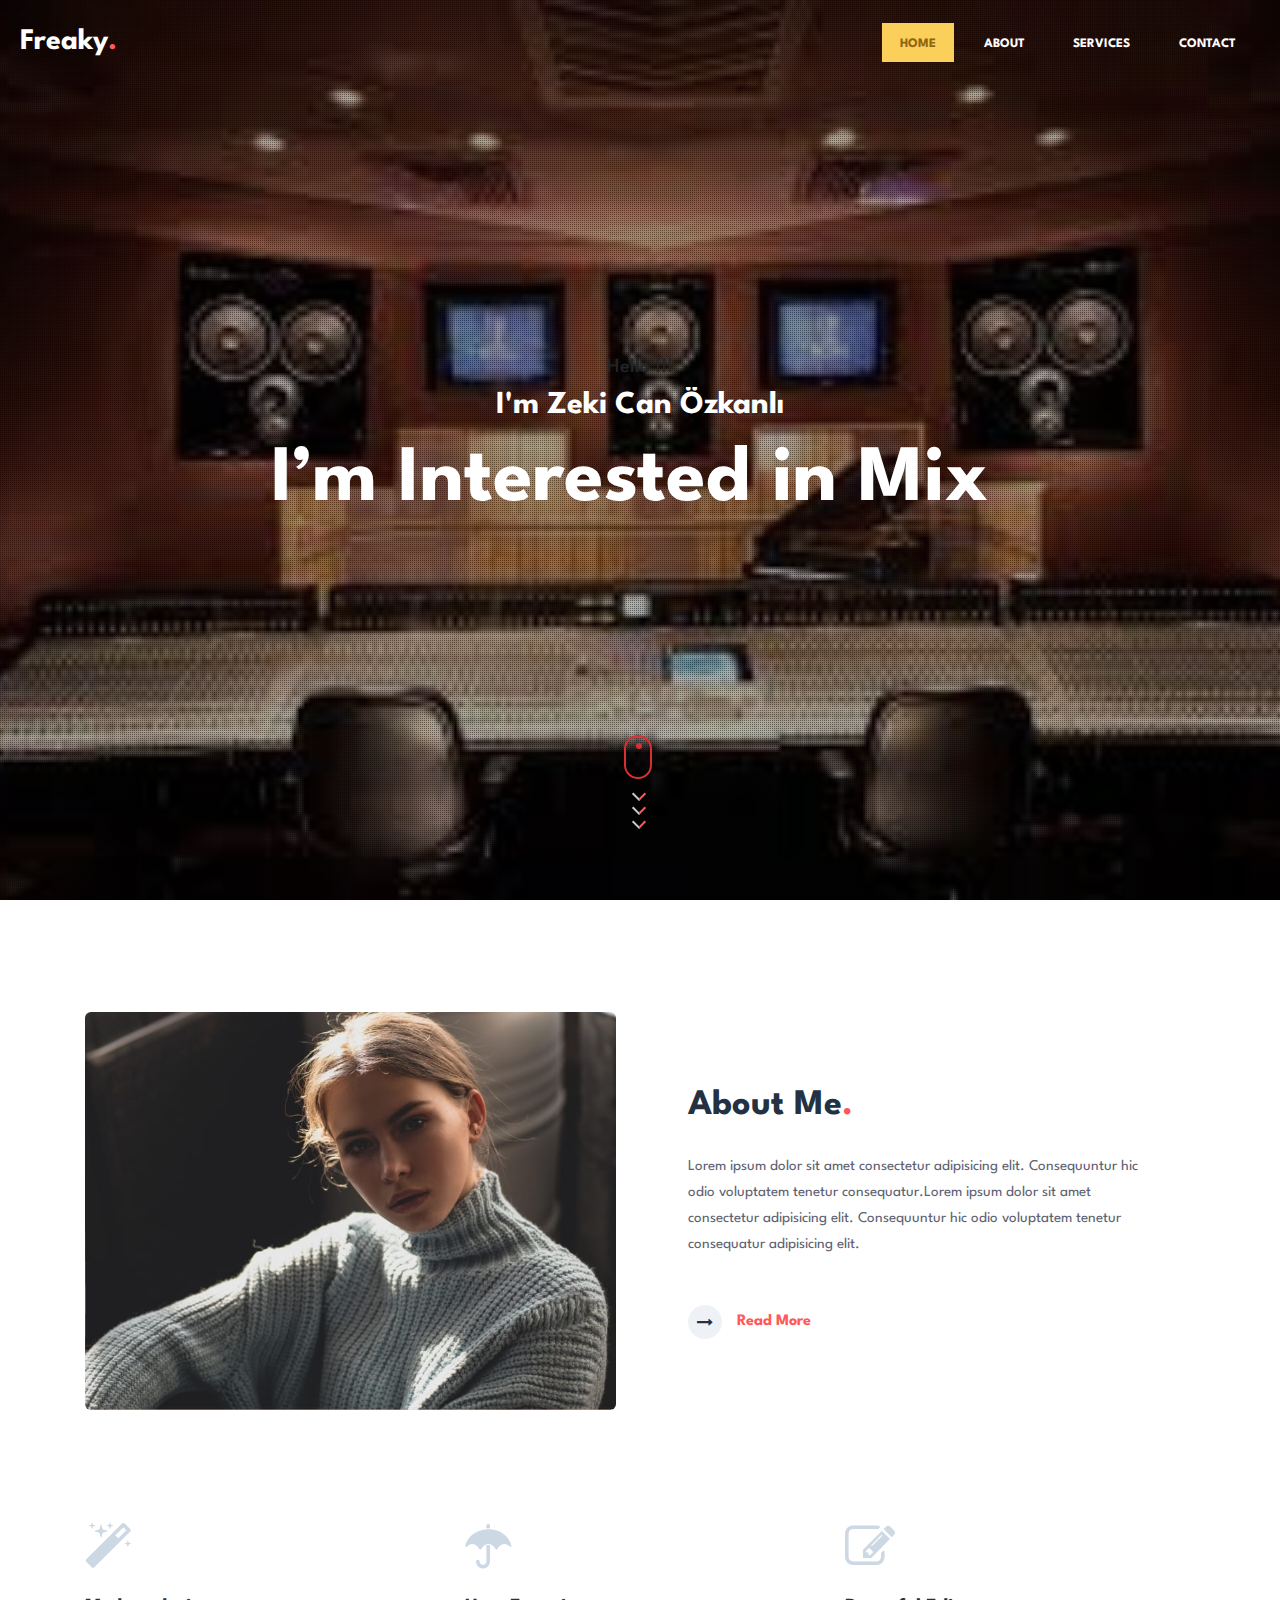
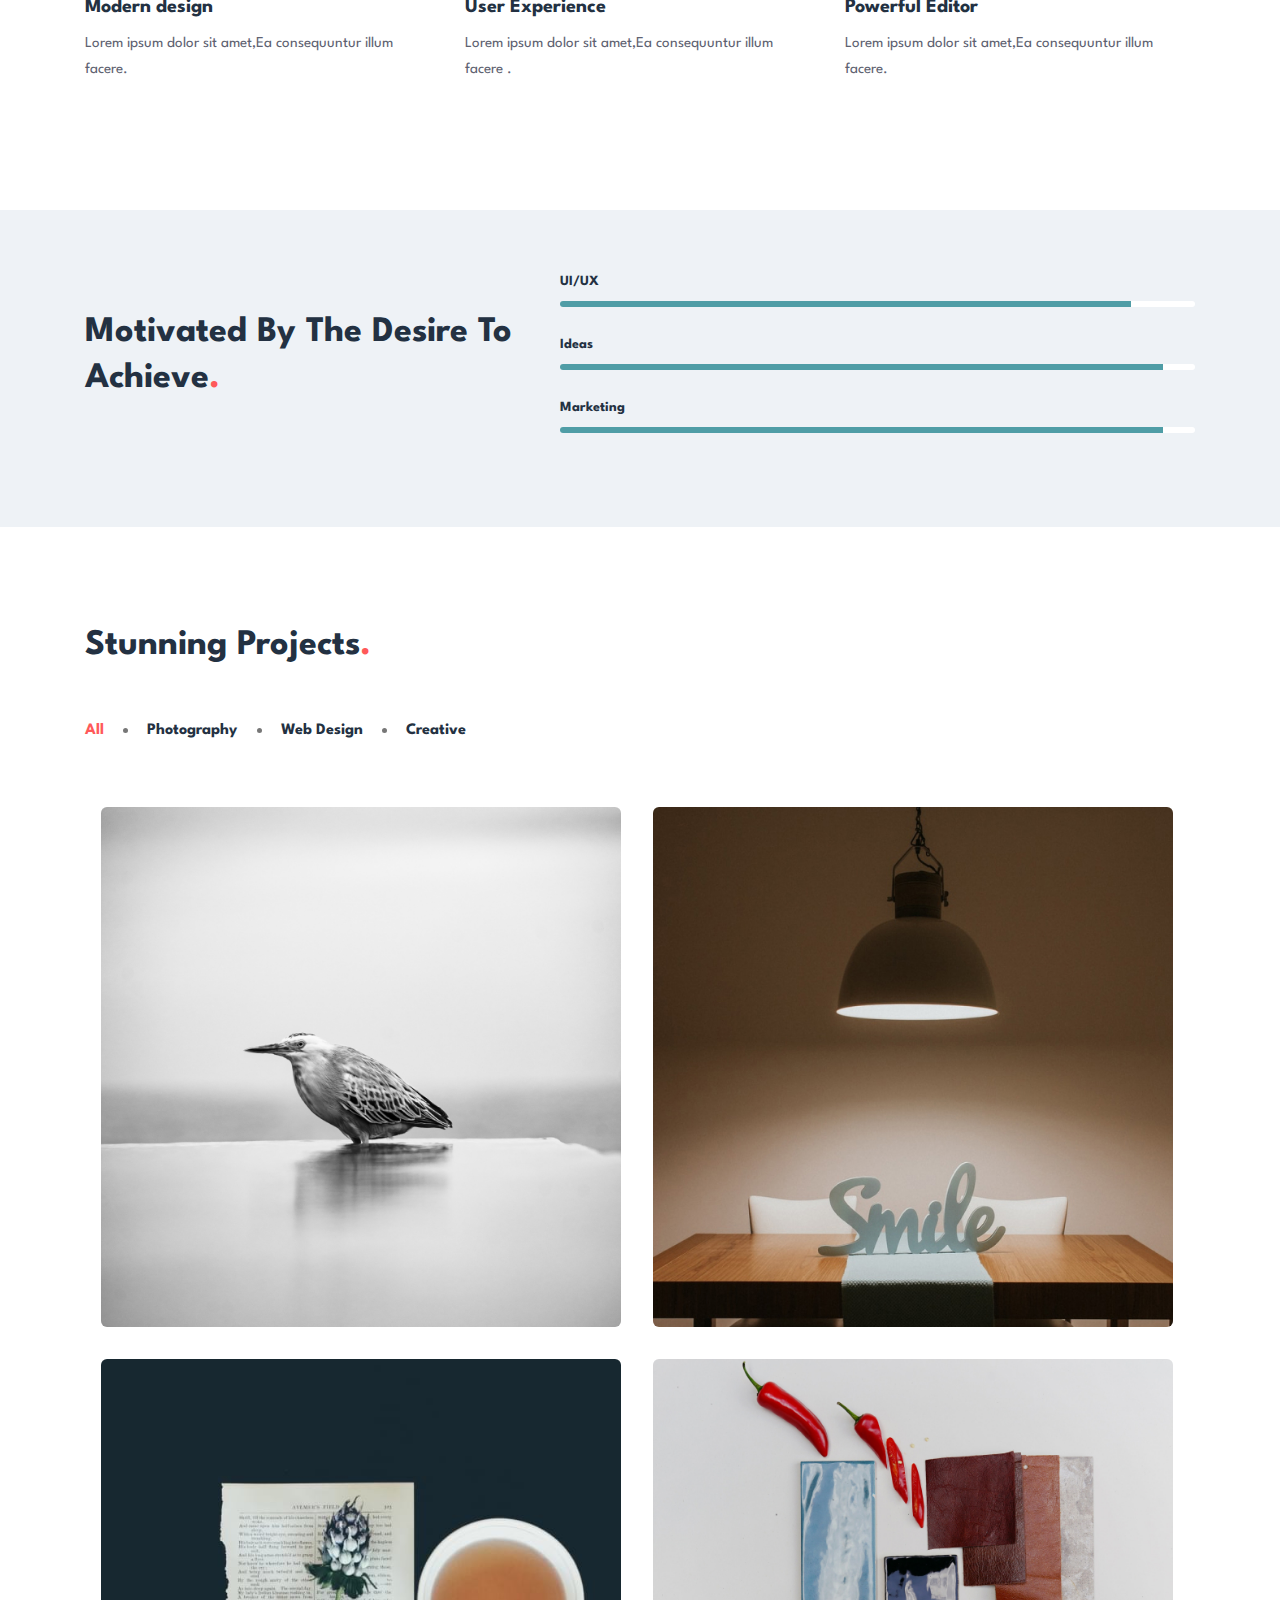
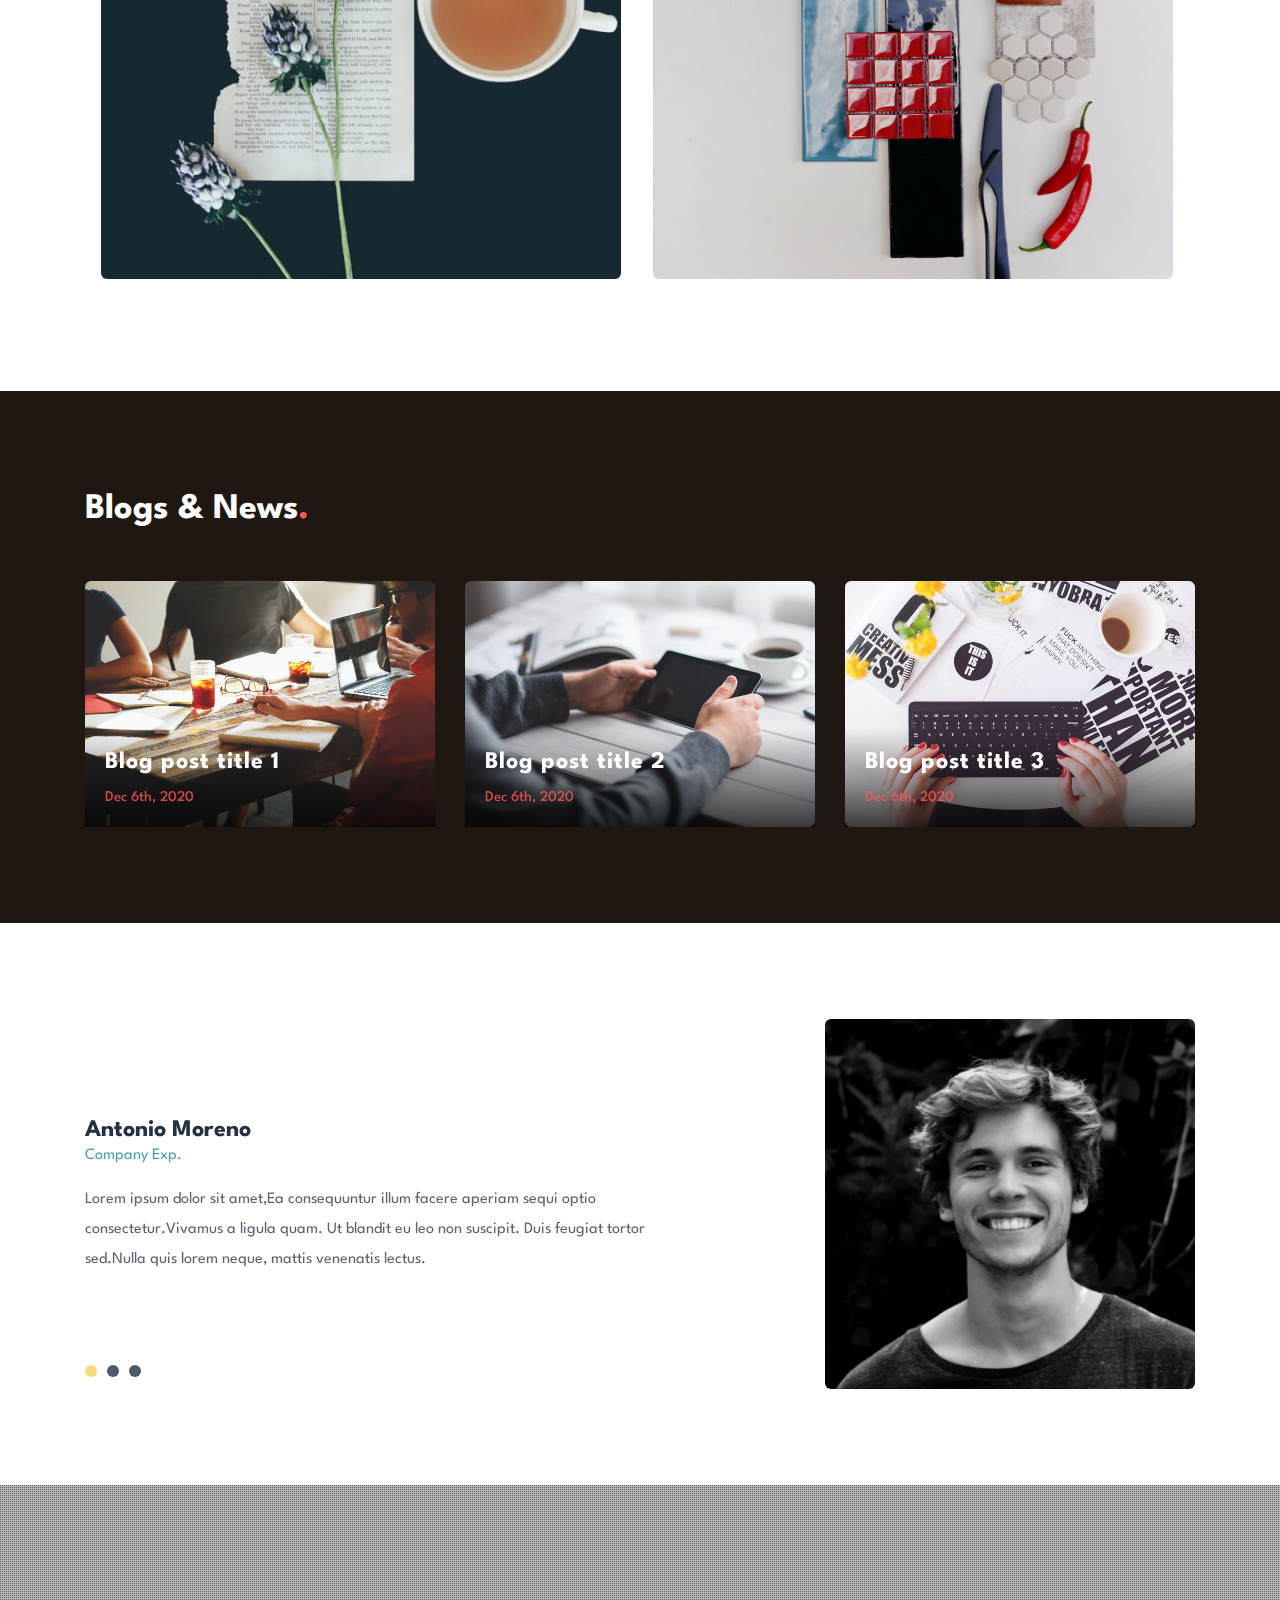
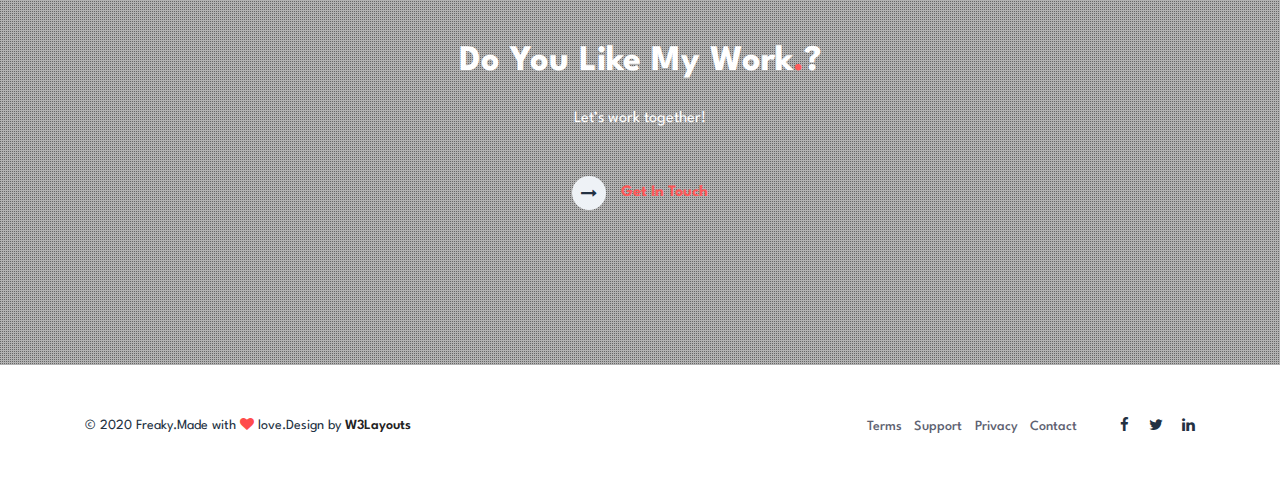
==== commit 8a52e48e: "Update index.html" ====
--- a/index.html
+++ b/index.html
@@ -54,9 +54,9 @@
       <div class="bannerhny-content text-center">
         <div class="layer">
           <div class="bannerhnyinf">
-            <h6>Hello !!!</h6>
-            <h3>I'm Honey Smith</h3>
-            <h4 class="ban-t"> I’m Passionate <span class="typed-text"></span><span class="cursor">&nbsp</span></h4>
+            <h5>Hello !!!</h5>
+            <h4>I'm Zeki Can Özkanlı</h4>
+            <h3 class="ban-t"> I’m Interested in <span class="typed-text"></span><span class="cursor">&nbsp</span></h3>
             <div class="scroll-button">
               <a href="#about" class="scroll">
                 <div class="icon-scroll">
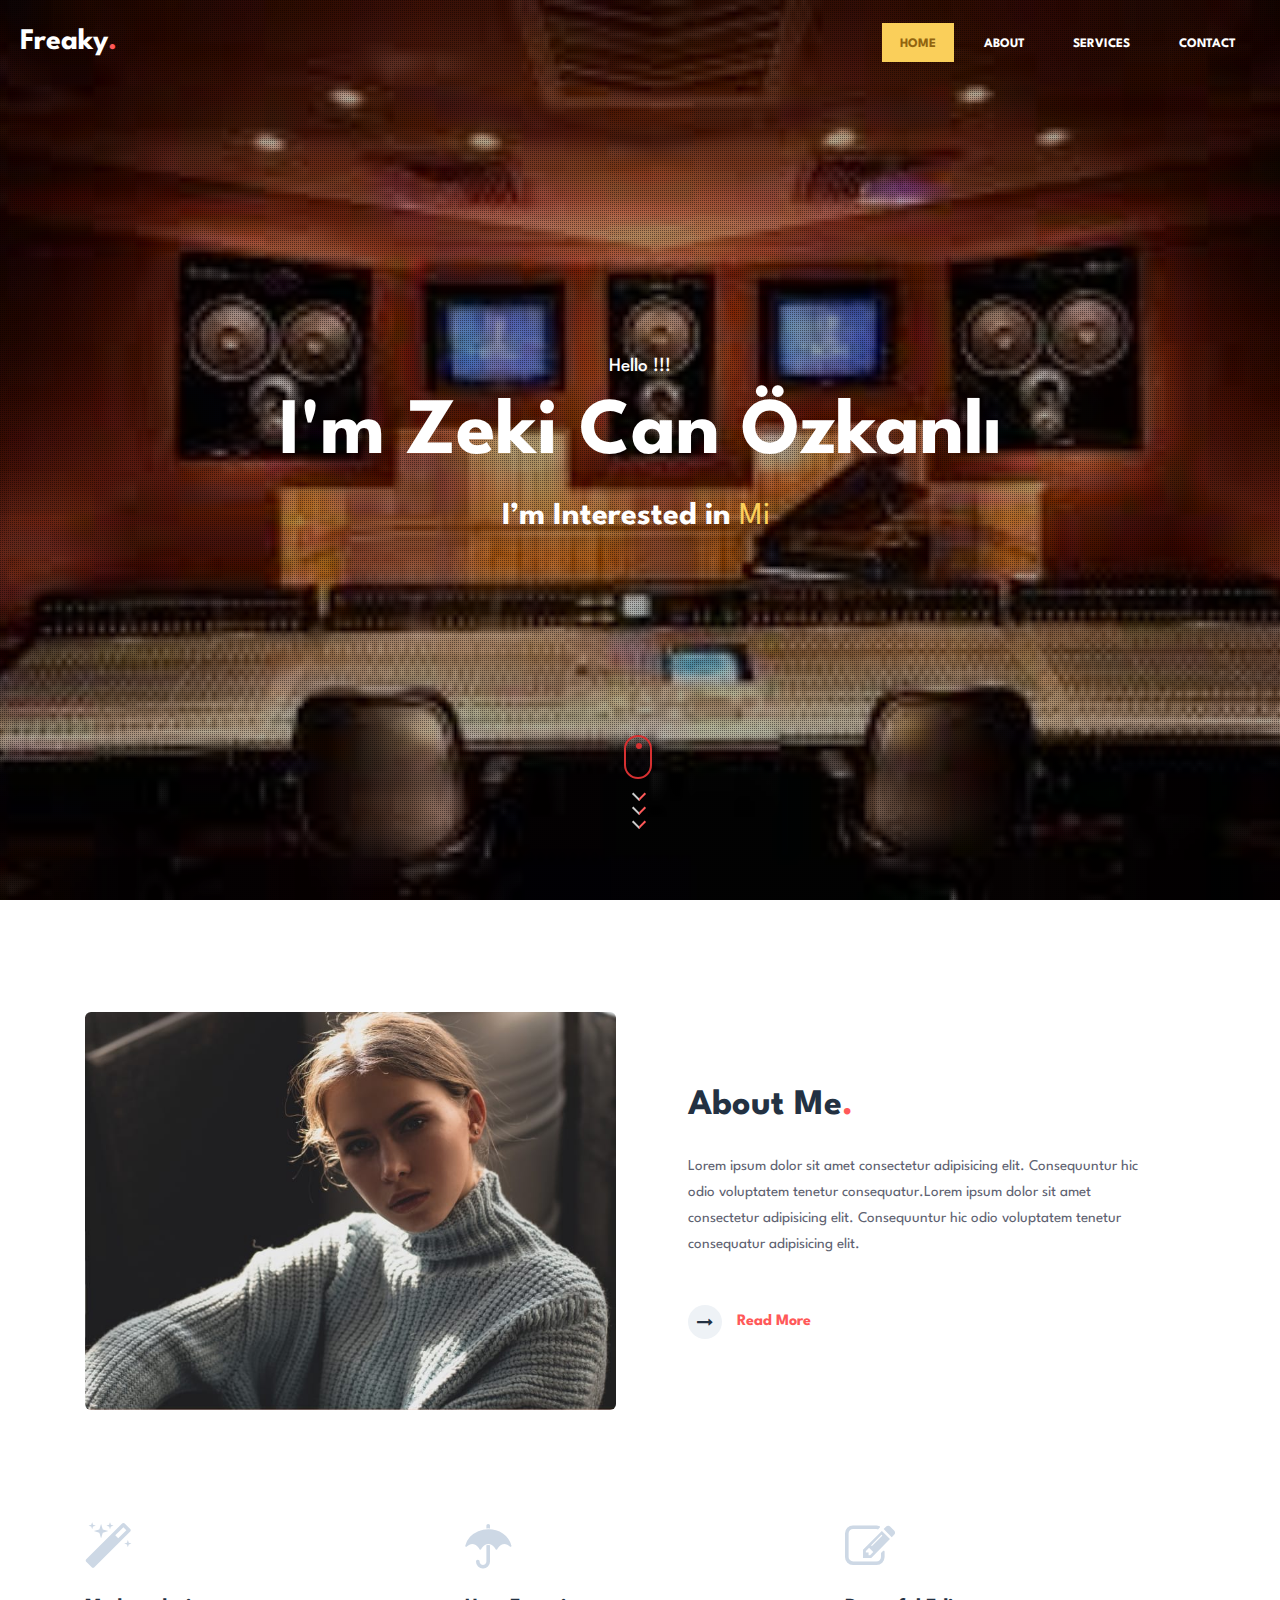
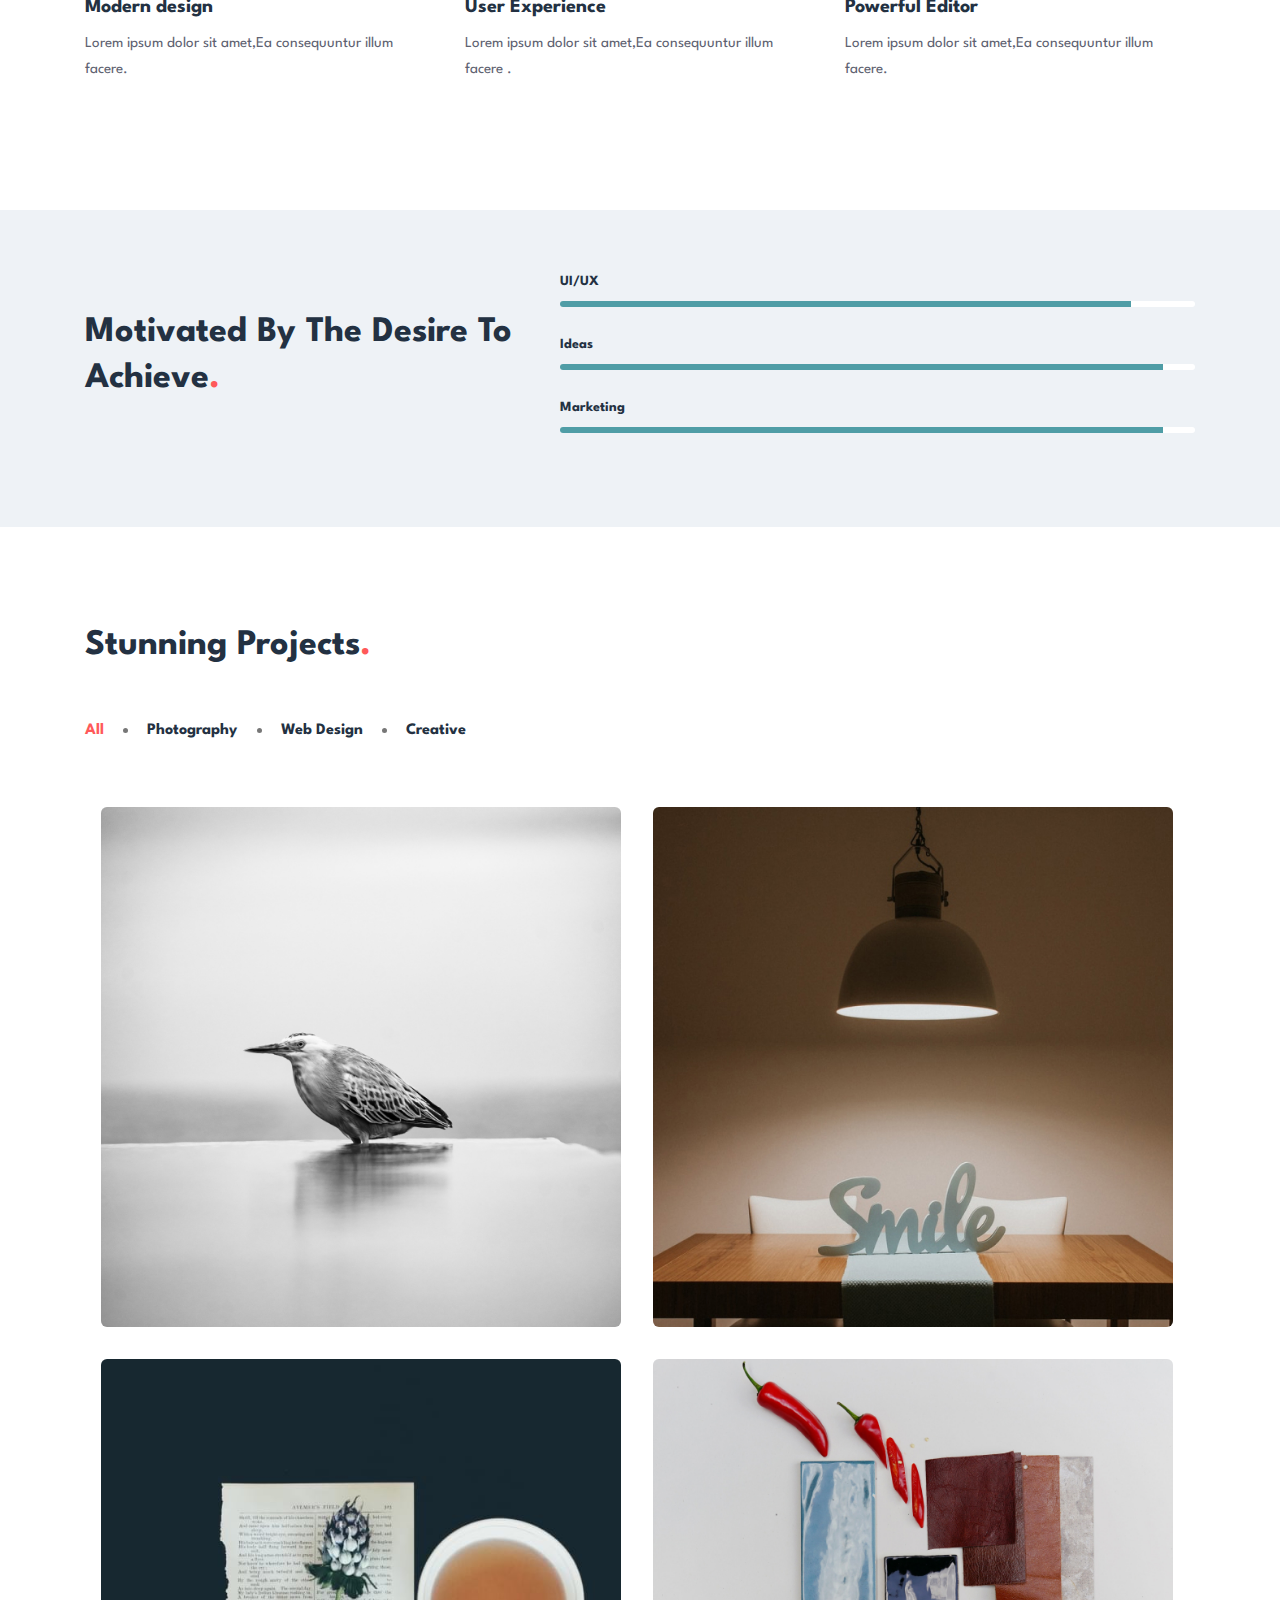
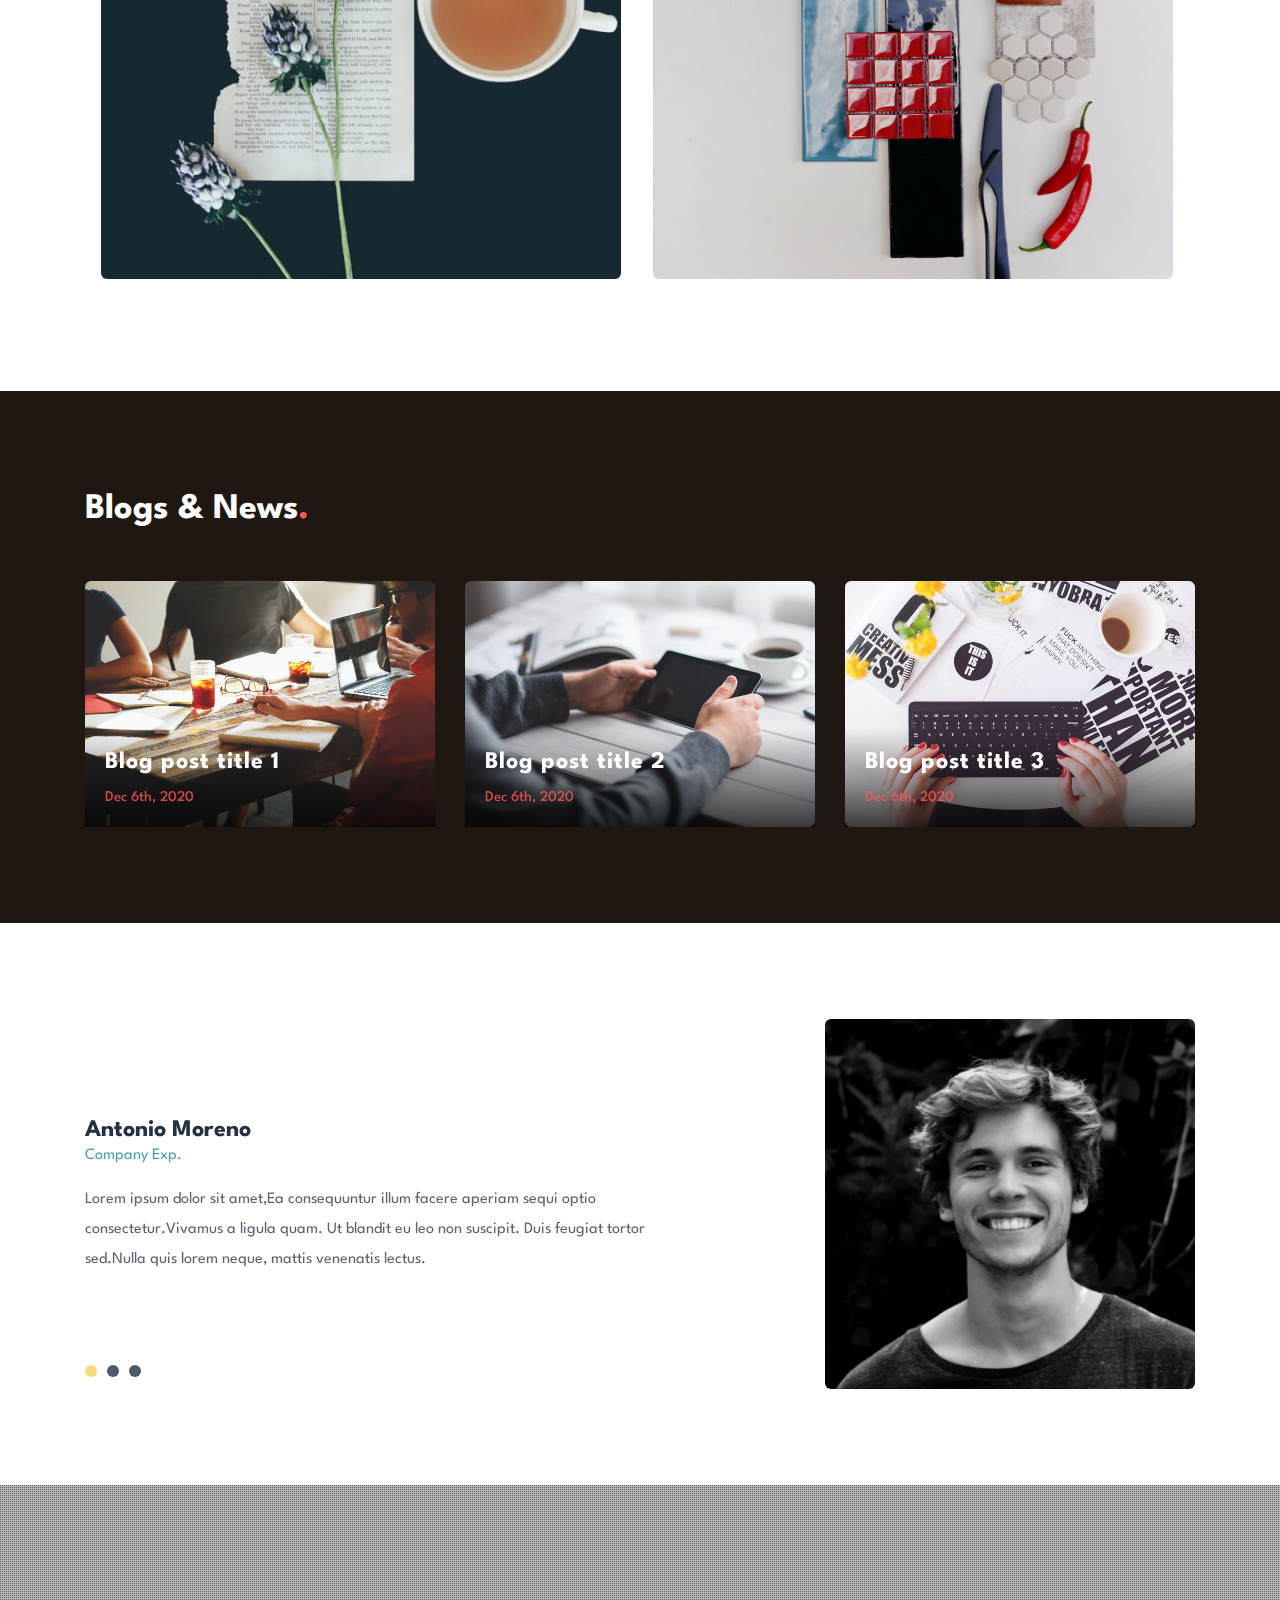
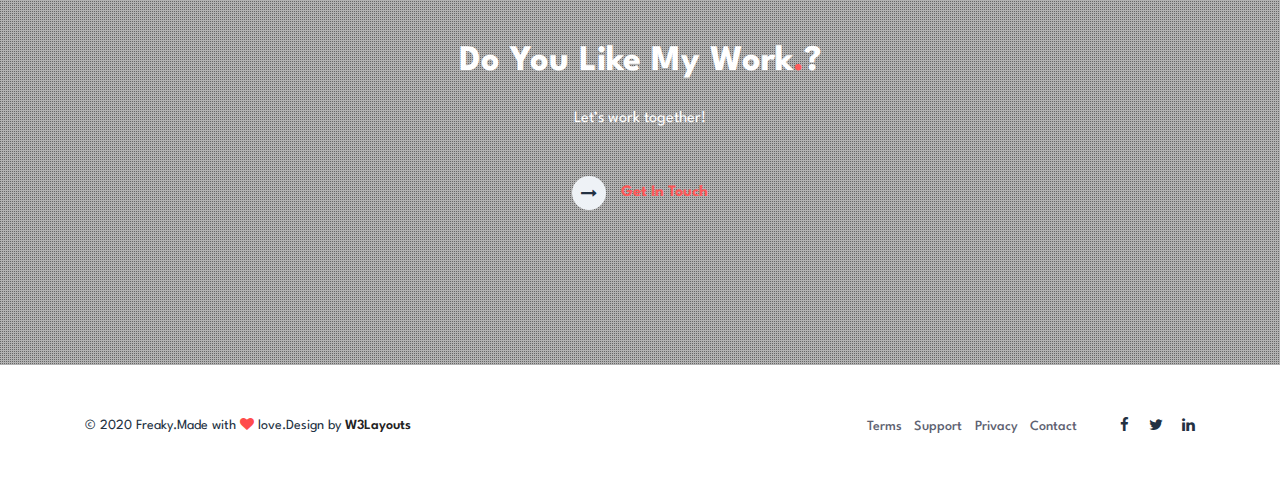
==== commit 60b71b8a: "Update index.html" ====
--- a/index.html
+++ b/index.html
@@ -54,9 +54,9 @@
       <div class="bannerhny-content text-center">
         <div class="layer">
           <div class="bannerhnyinf">
-            <h5>Hello !!!</h5>
-            <h4>I'm Zeki Can Özkanlı</h4>
-            <h3 class="ban-t"> I’m Interested in <span class="typed-text"></span><span class="cursor">&nbsp</span></h3>
+            <h6>Hello !!!</h6>
+            <h3>I'm Zeki Can Özkanlı</h3>
+            <h4 class="ban-t"> I’m Interested in <span class="typed-text"></span><span class="cursor">&nbsp</span></h4>
             <div class="scroll-button">
               <a href="#about" class="scroll">
                 <div class="icon-scroll">
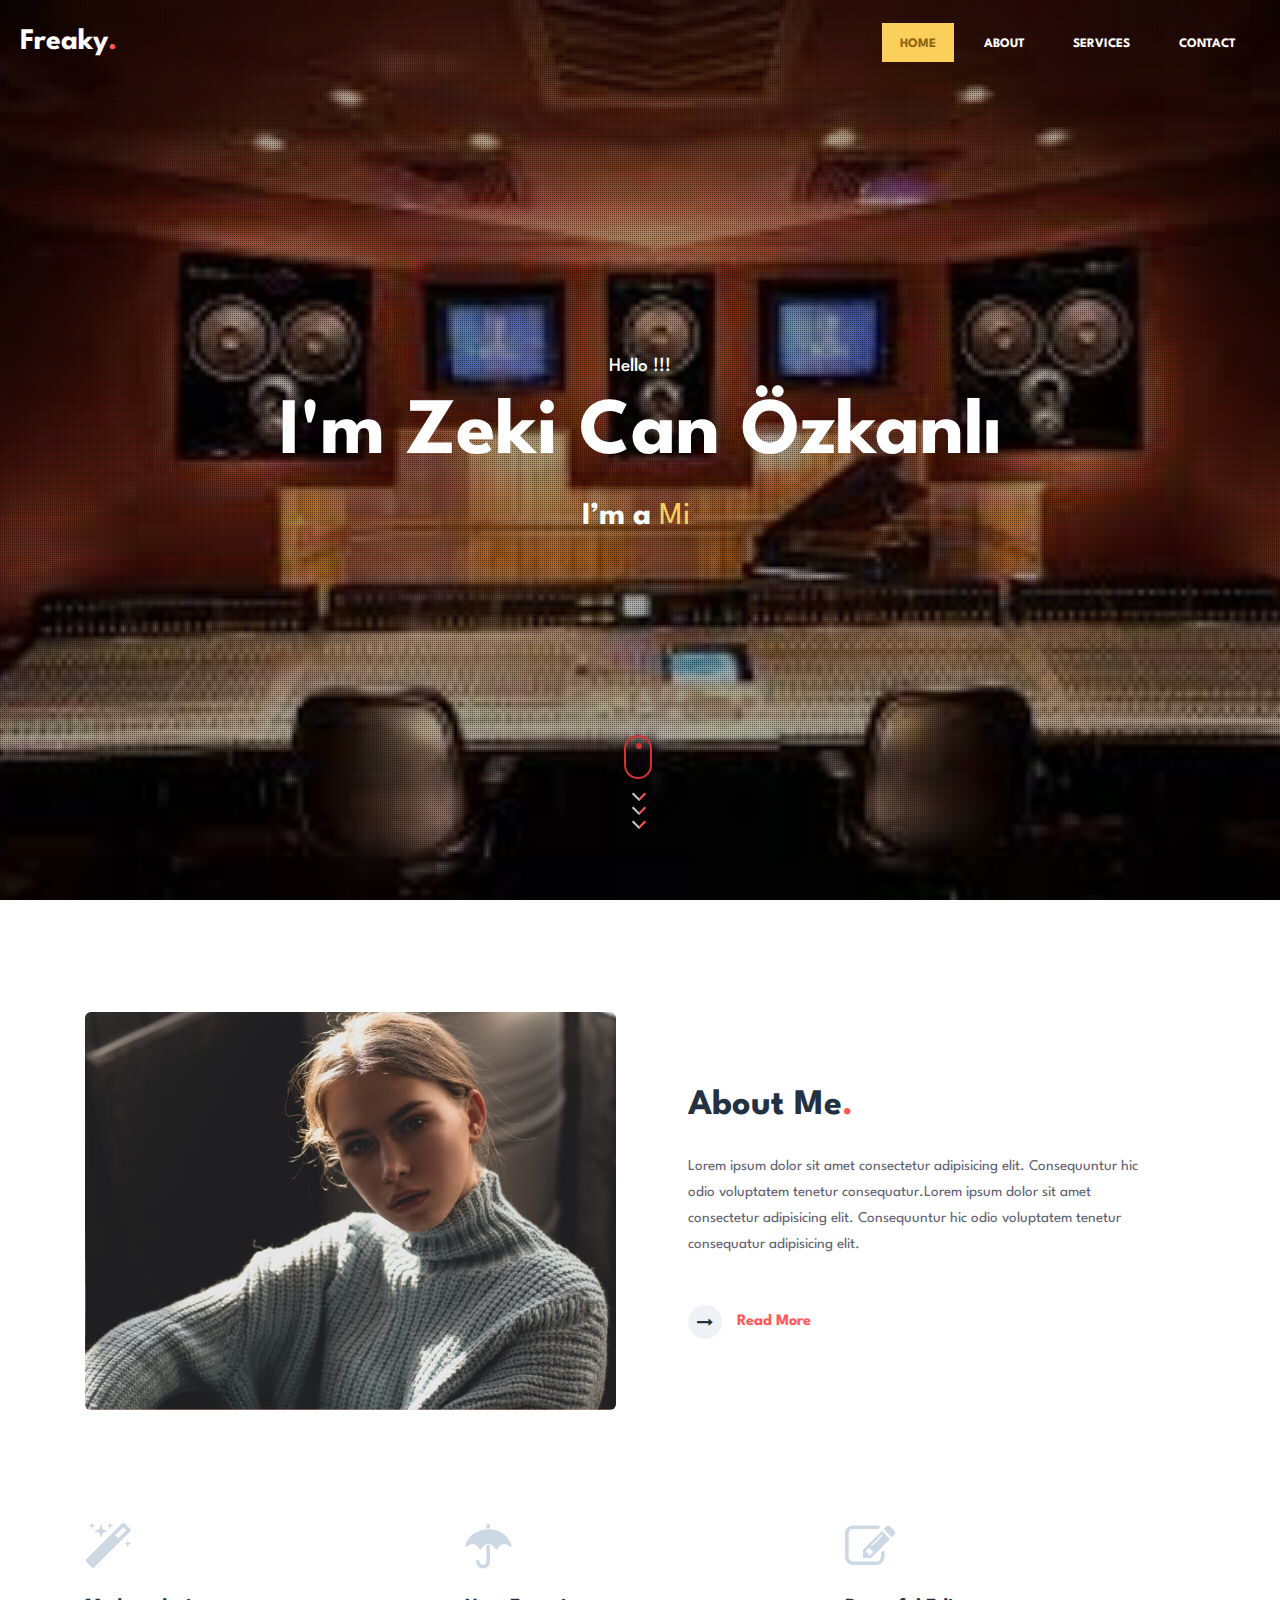
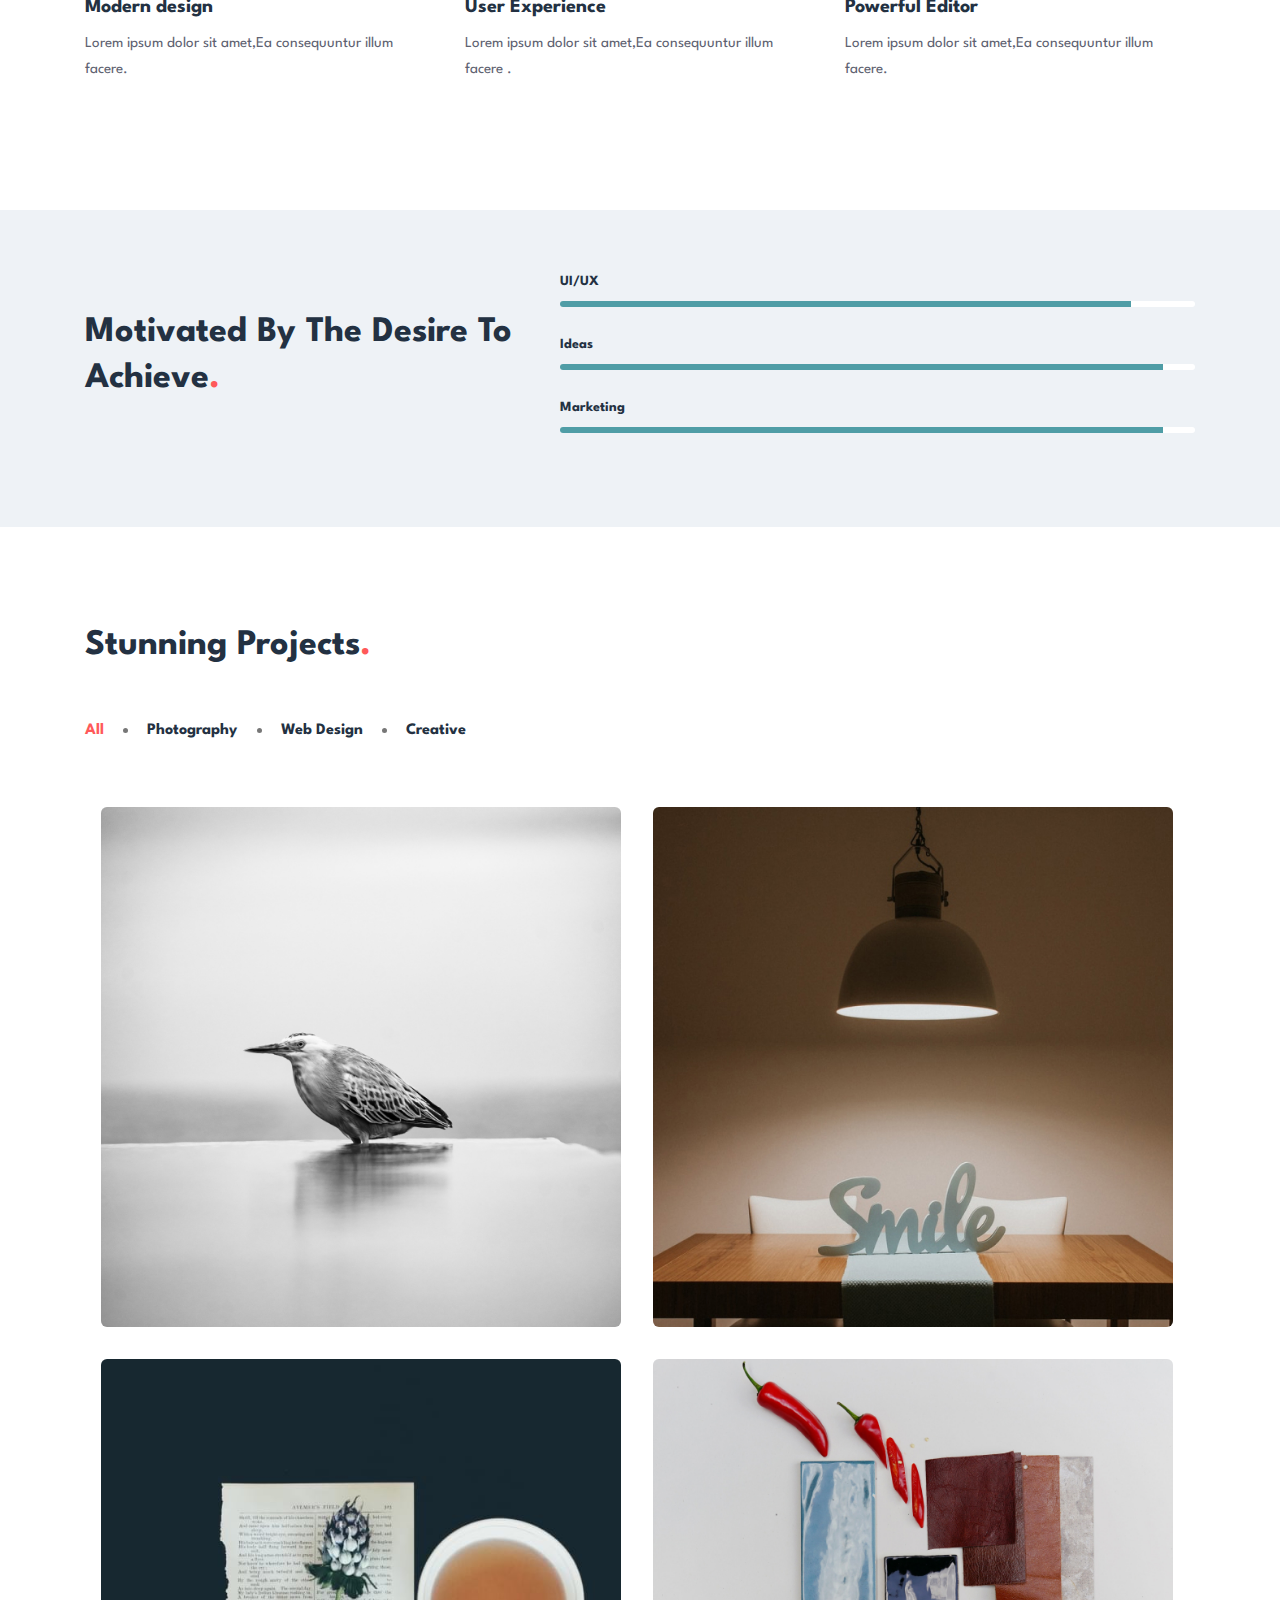
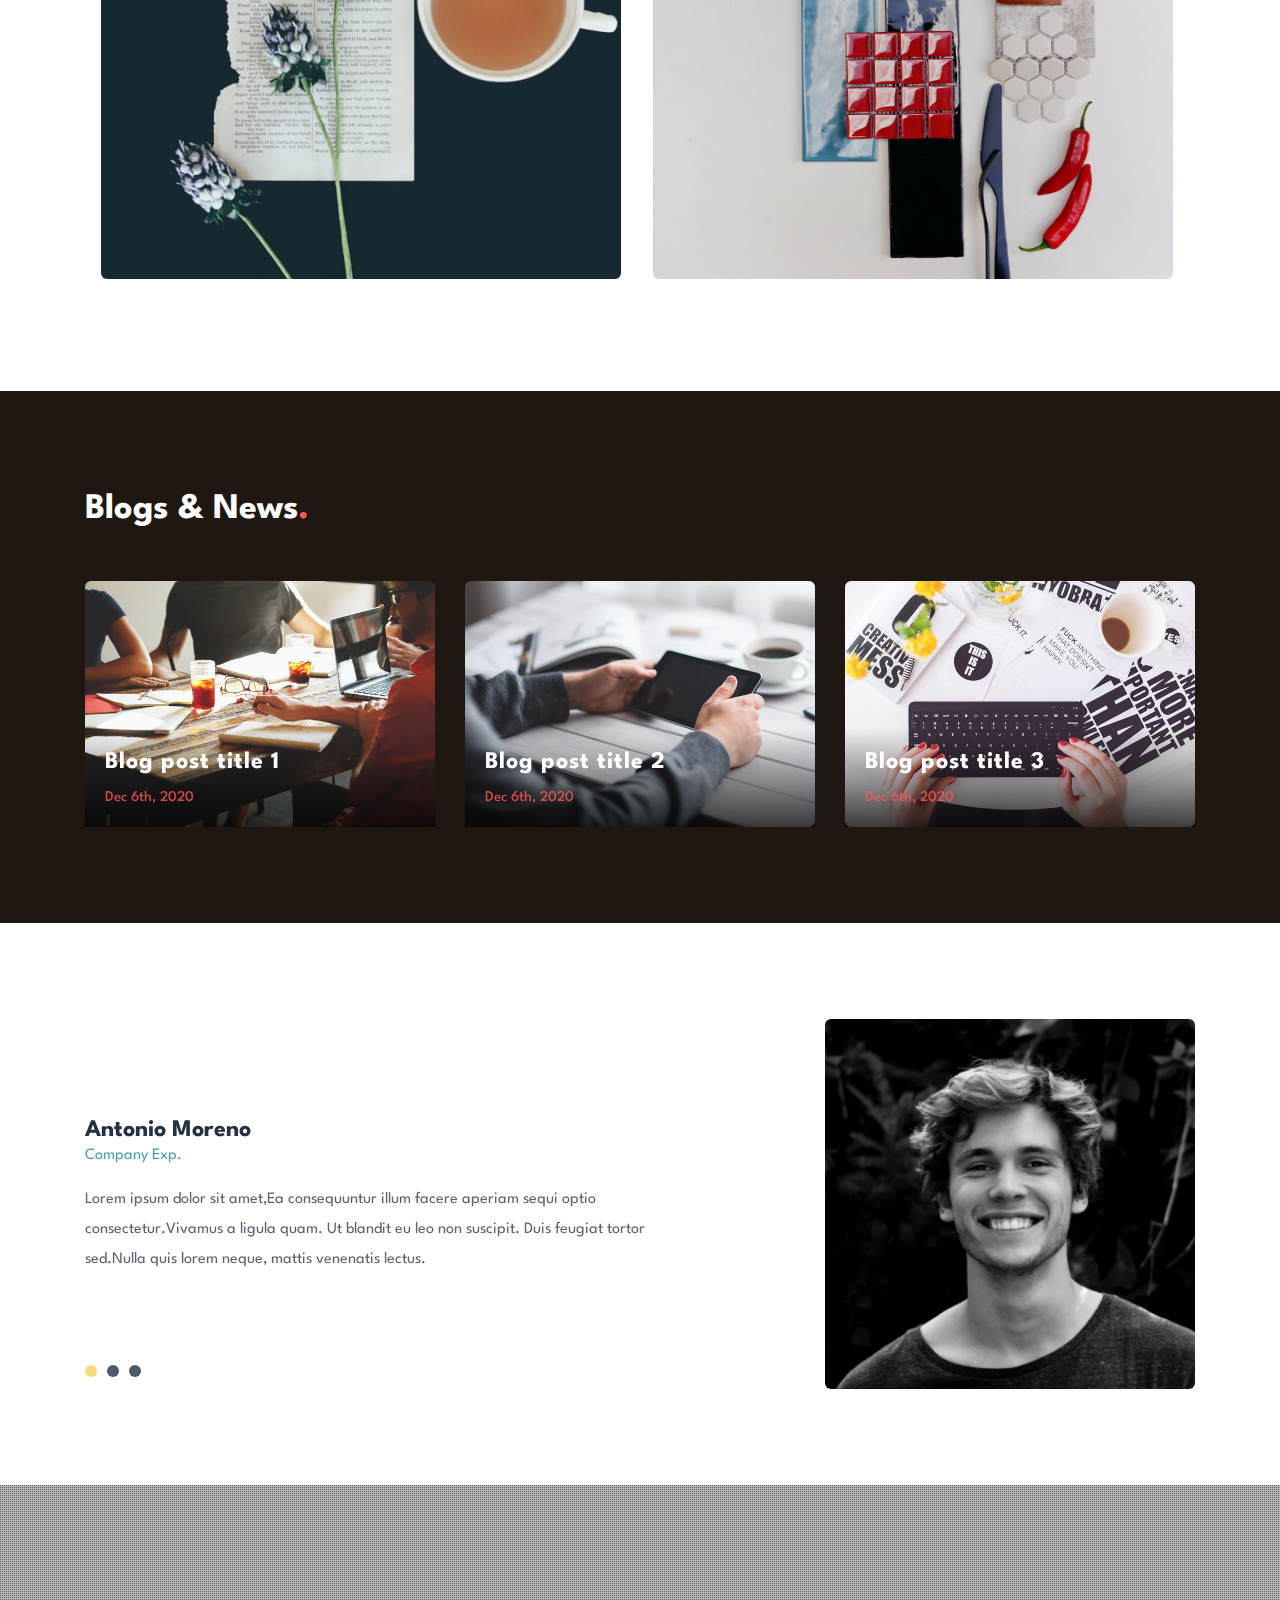
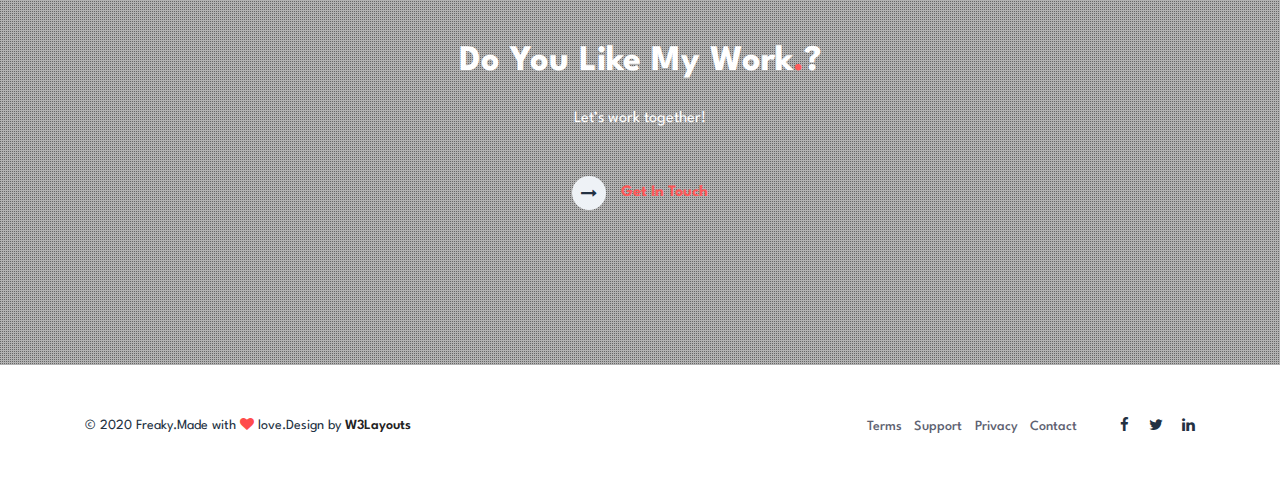
==== commit 17eec4d6: "Update index.html" ====
--- a/index.html
+++ b/index.html
@@ -56,7 +56,7 @@
           <div class="bannerhnyinf">
             <h6>Hello !!!</h6>
             <h3>I'm Zeki Can Özkanlı</h3>
-            <h4 class="ban-t"> I’m Interested in <span class="typed-text"></span><span class="cursor">&nbsp</span></h4>
+            <h4 class="ban-t"> I’m a <span class="typed-text"></span><span class="cursor">&nbsp</span></h4>
             <div class="scroll-button">
               <a href="#about" class="scroll">
                 <div class="icon-scroll">
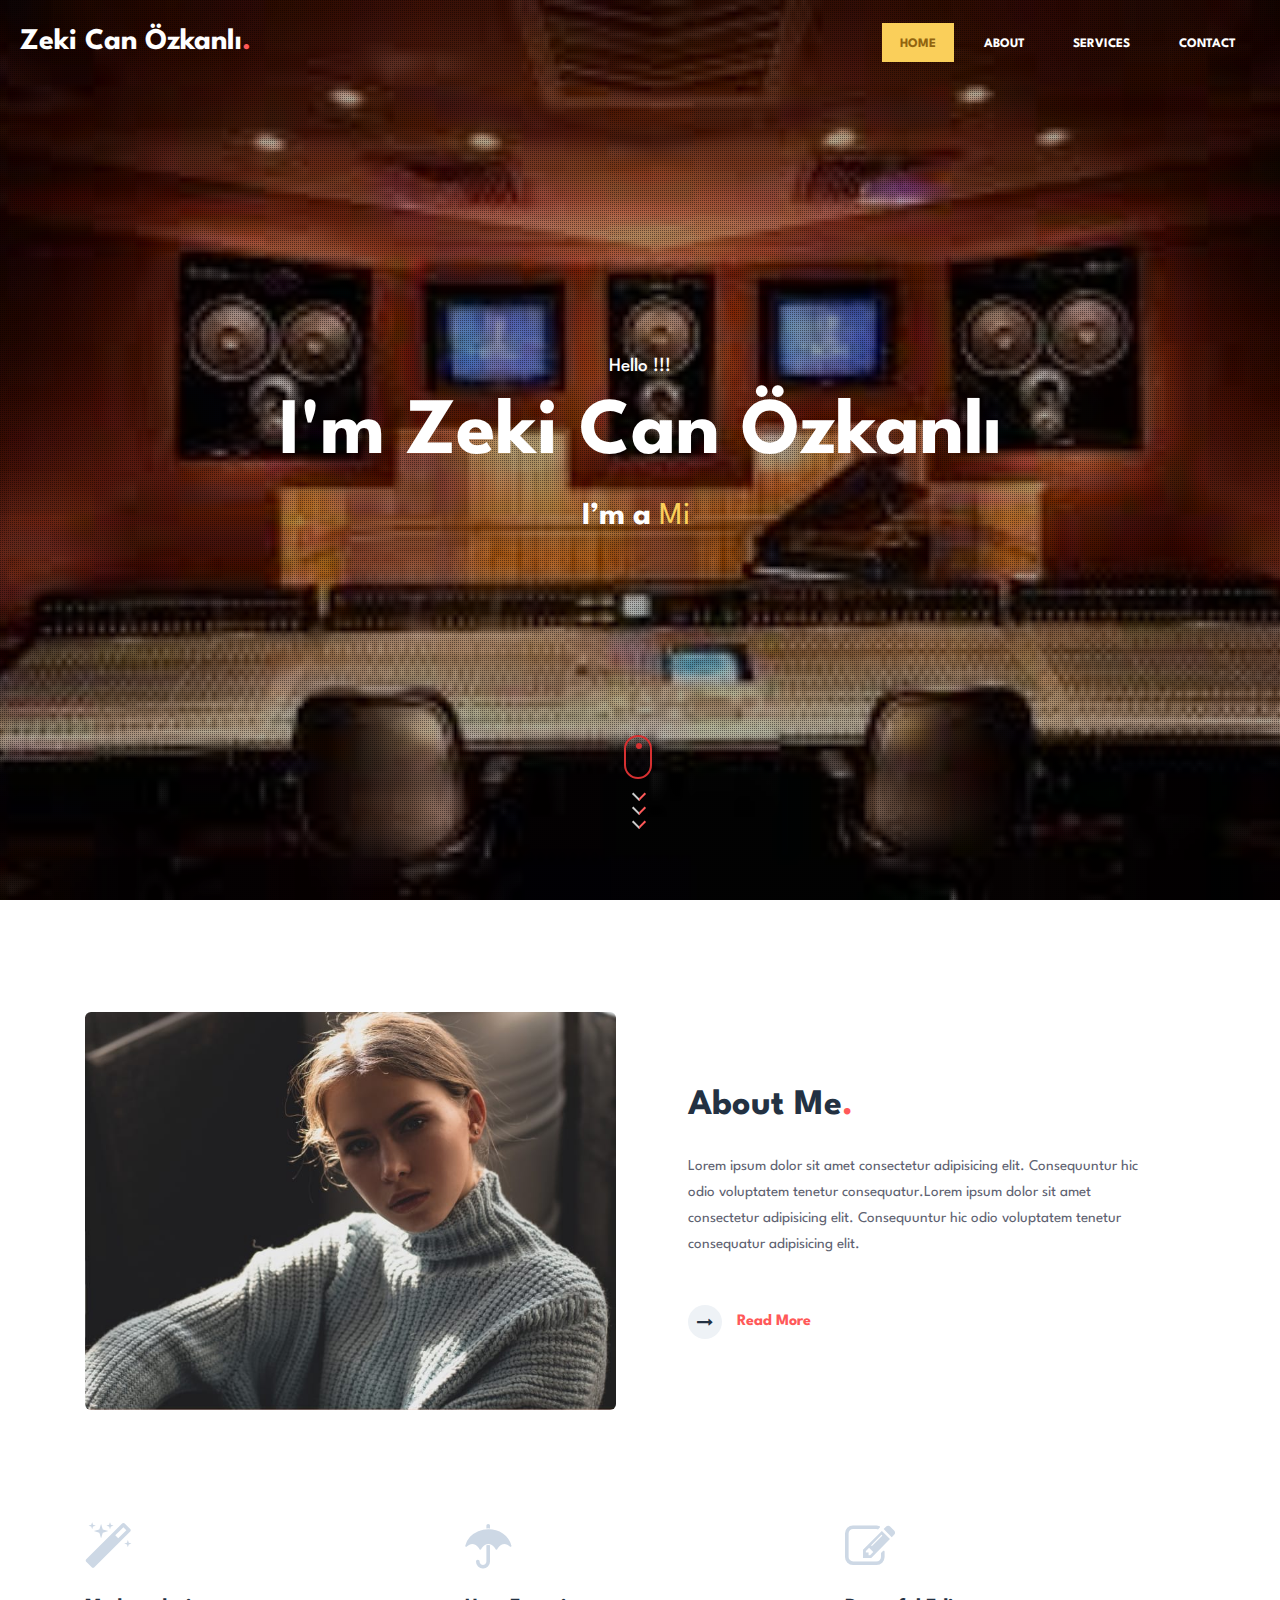
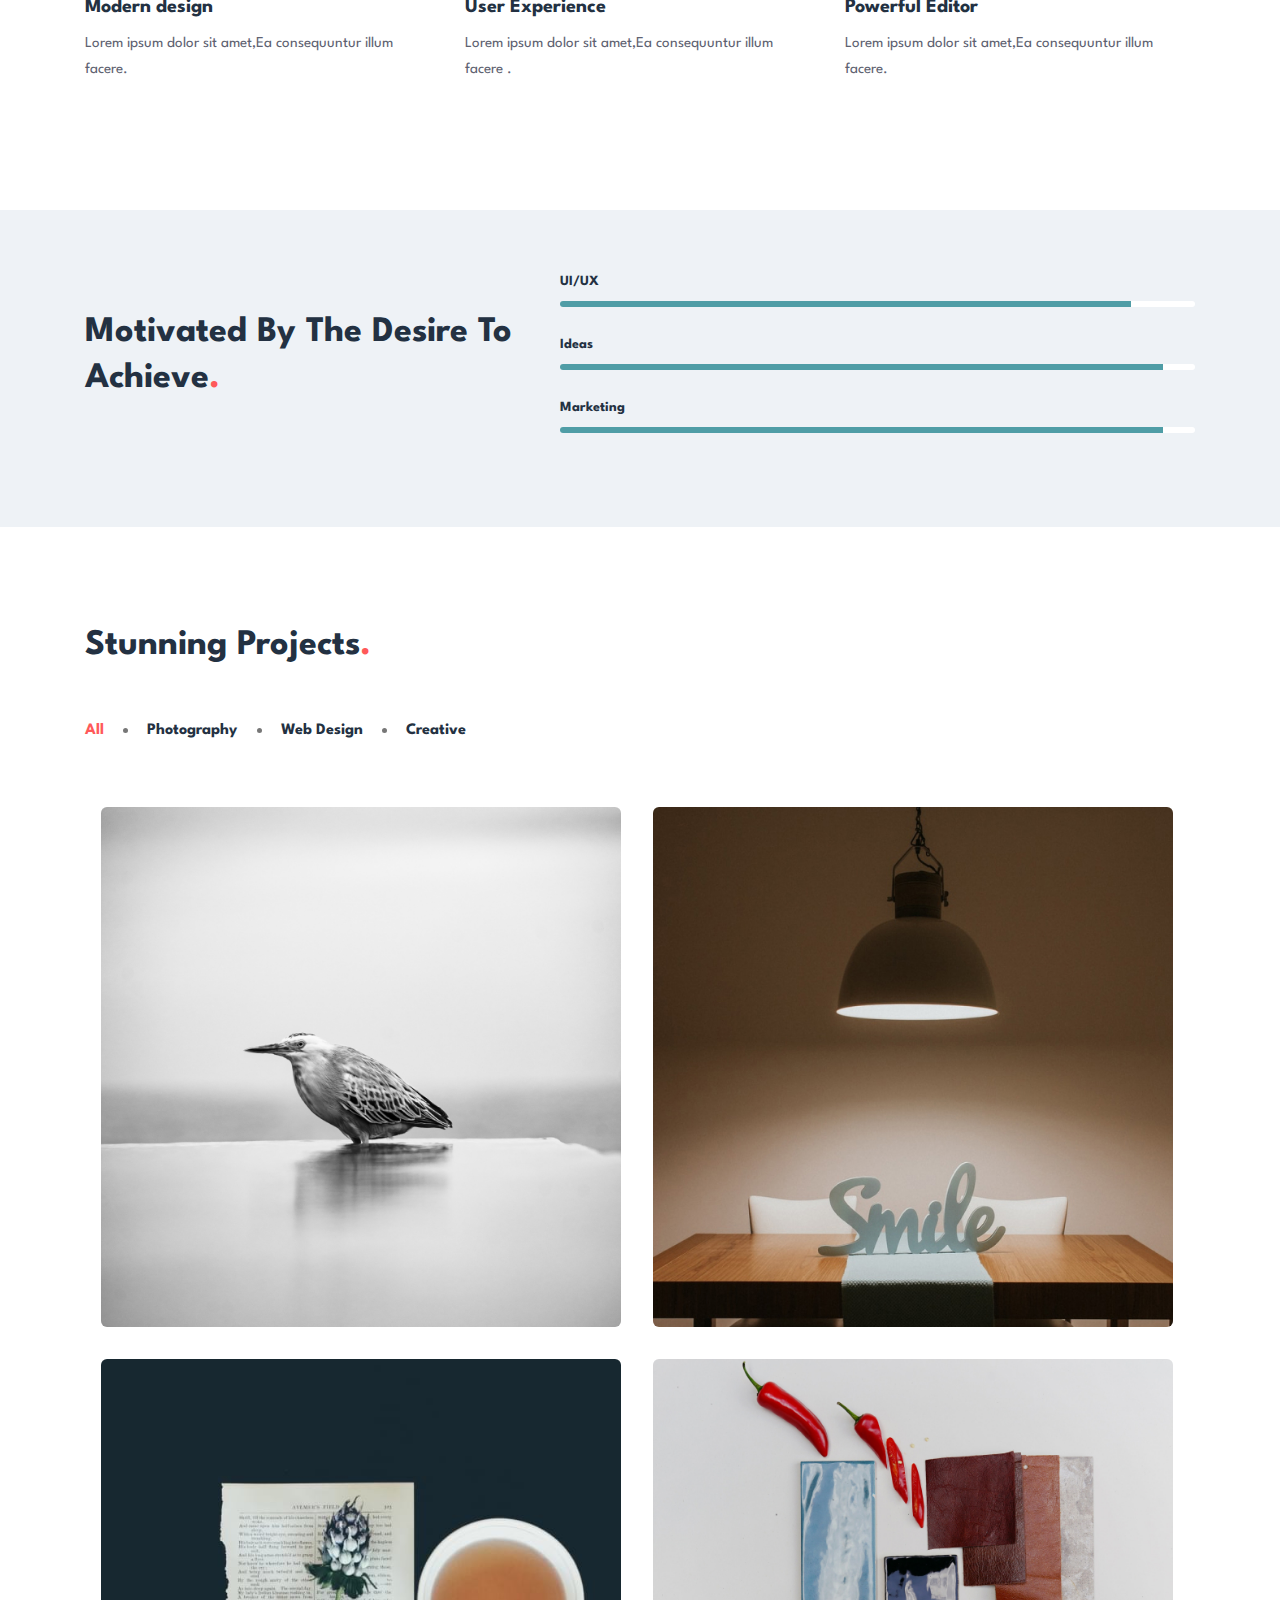
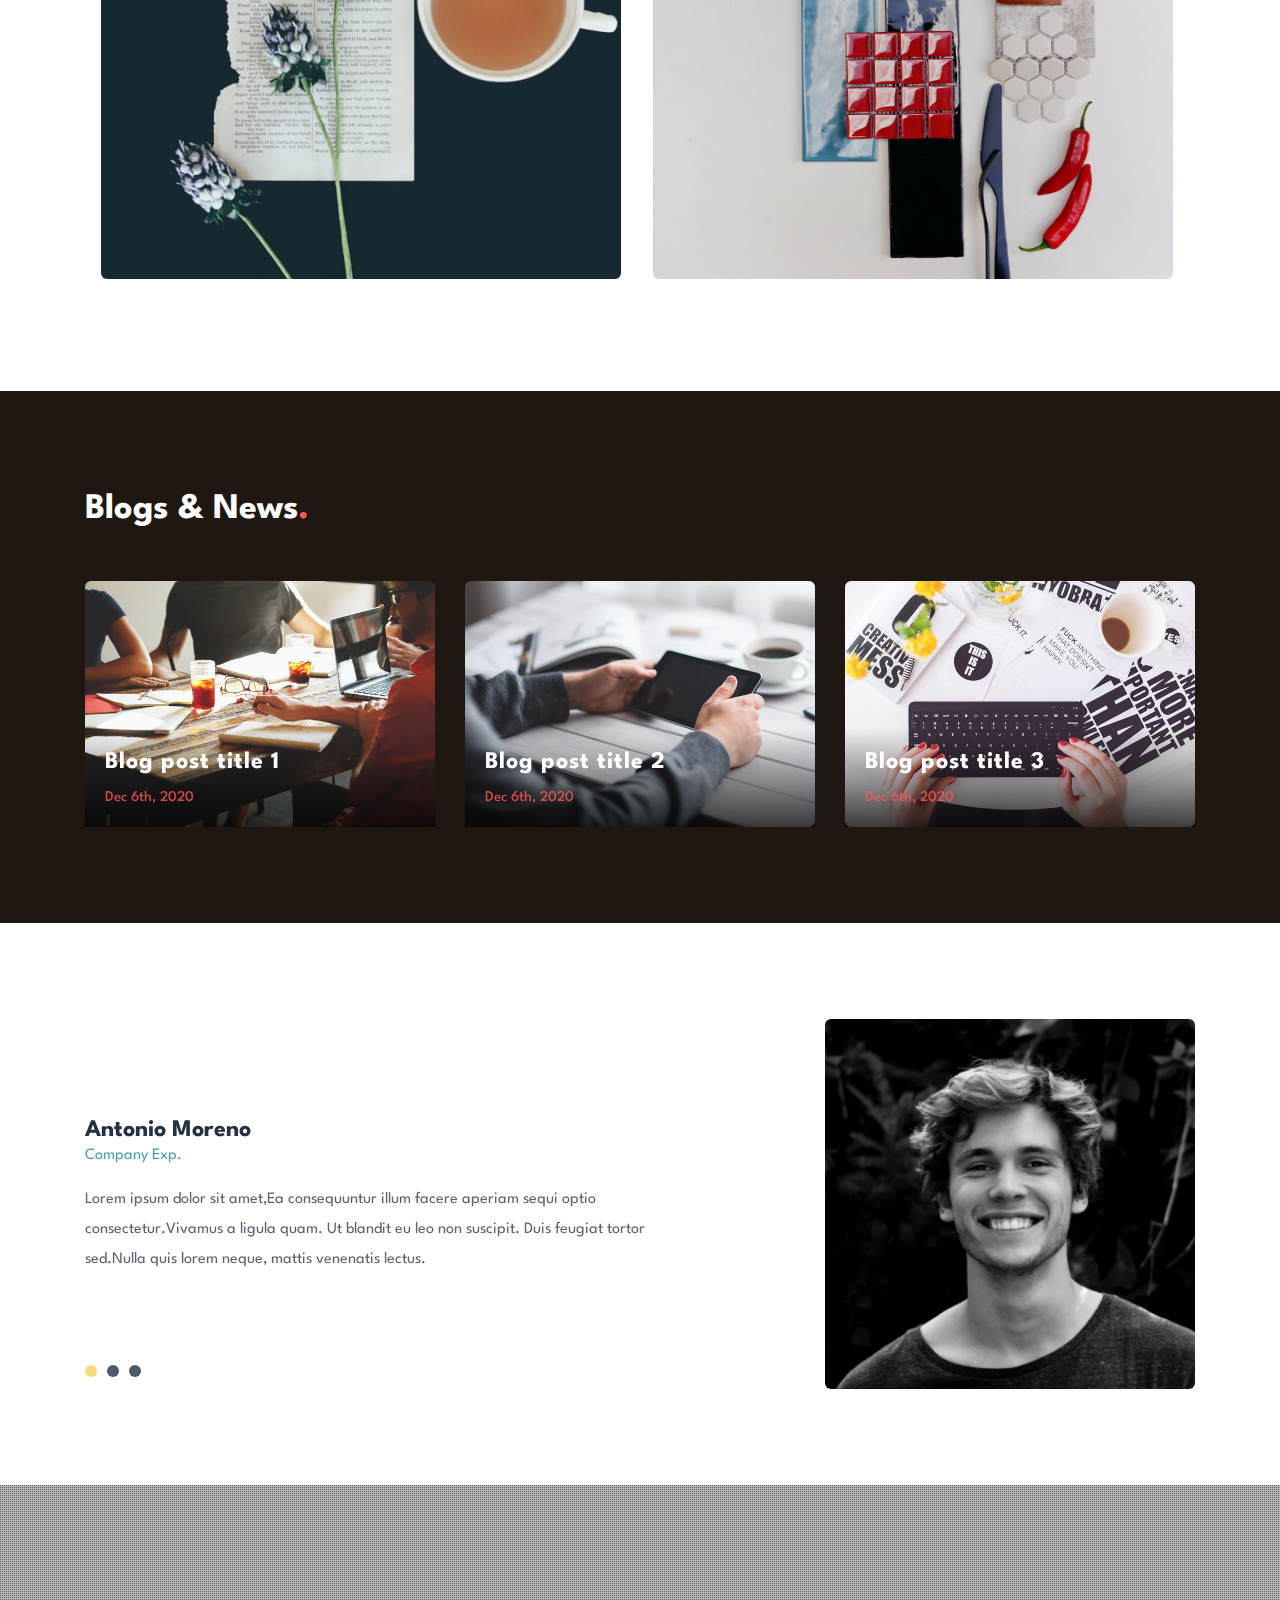
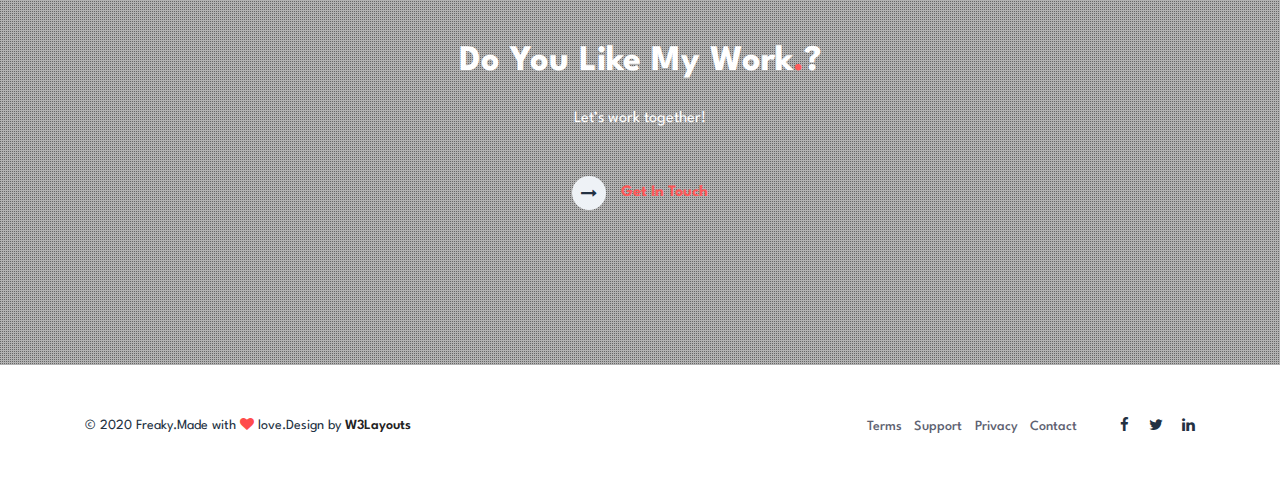
==== commit 89187266: "Update index.html" ====
--- a/index.html
+++ b/index.html
@@ -22,7 +22,7 @@
       <header id="site-header" class="header-top">
         <nav class="navbar navbar-expand-lg shift " id="header">
           <a class="navbar-brand" href="index.html">
-            Freaky<span class="dot-1">.</span>
+            Zeki Can Özkanlı<span class="dot-1">.</span>
           </a>
           <button class="navbar-toggler bg-gradient" type="button" data-toggle="collapse"
             data-target="#navbarTogglerDemo02" aria-controls="navbarTogglerDemo02" aria-expanded="false"
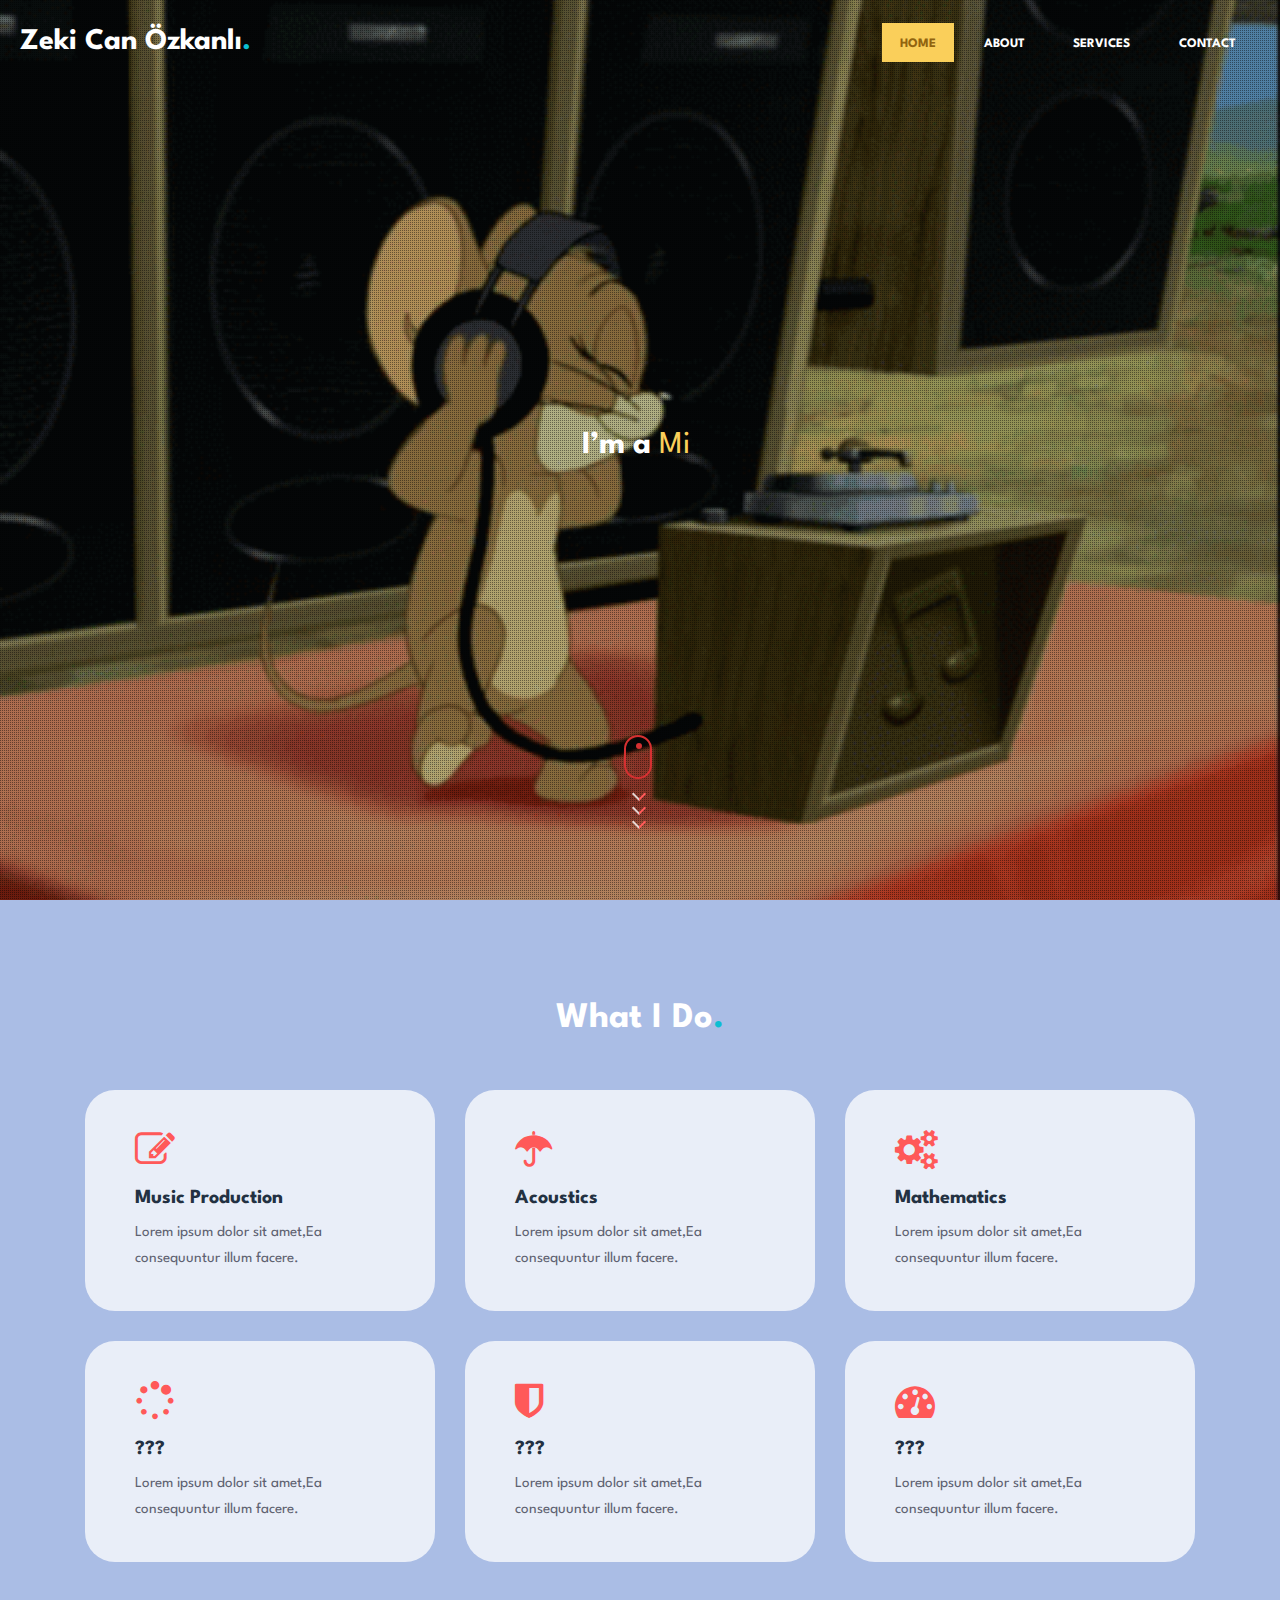
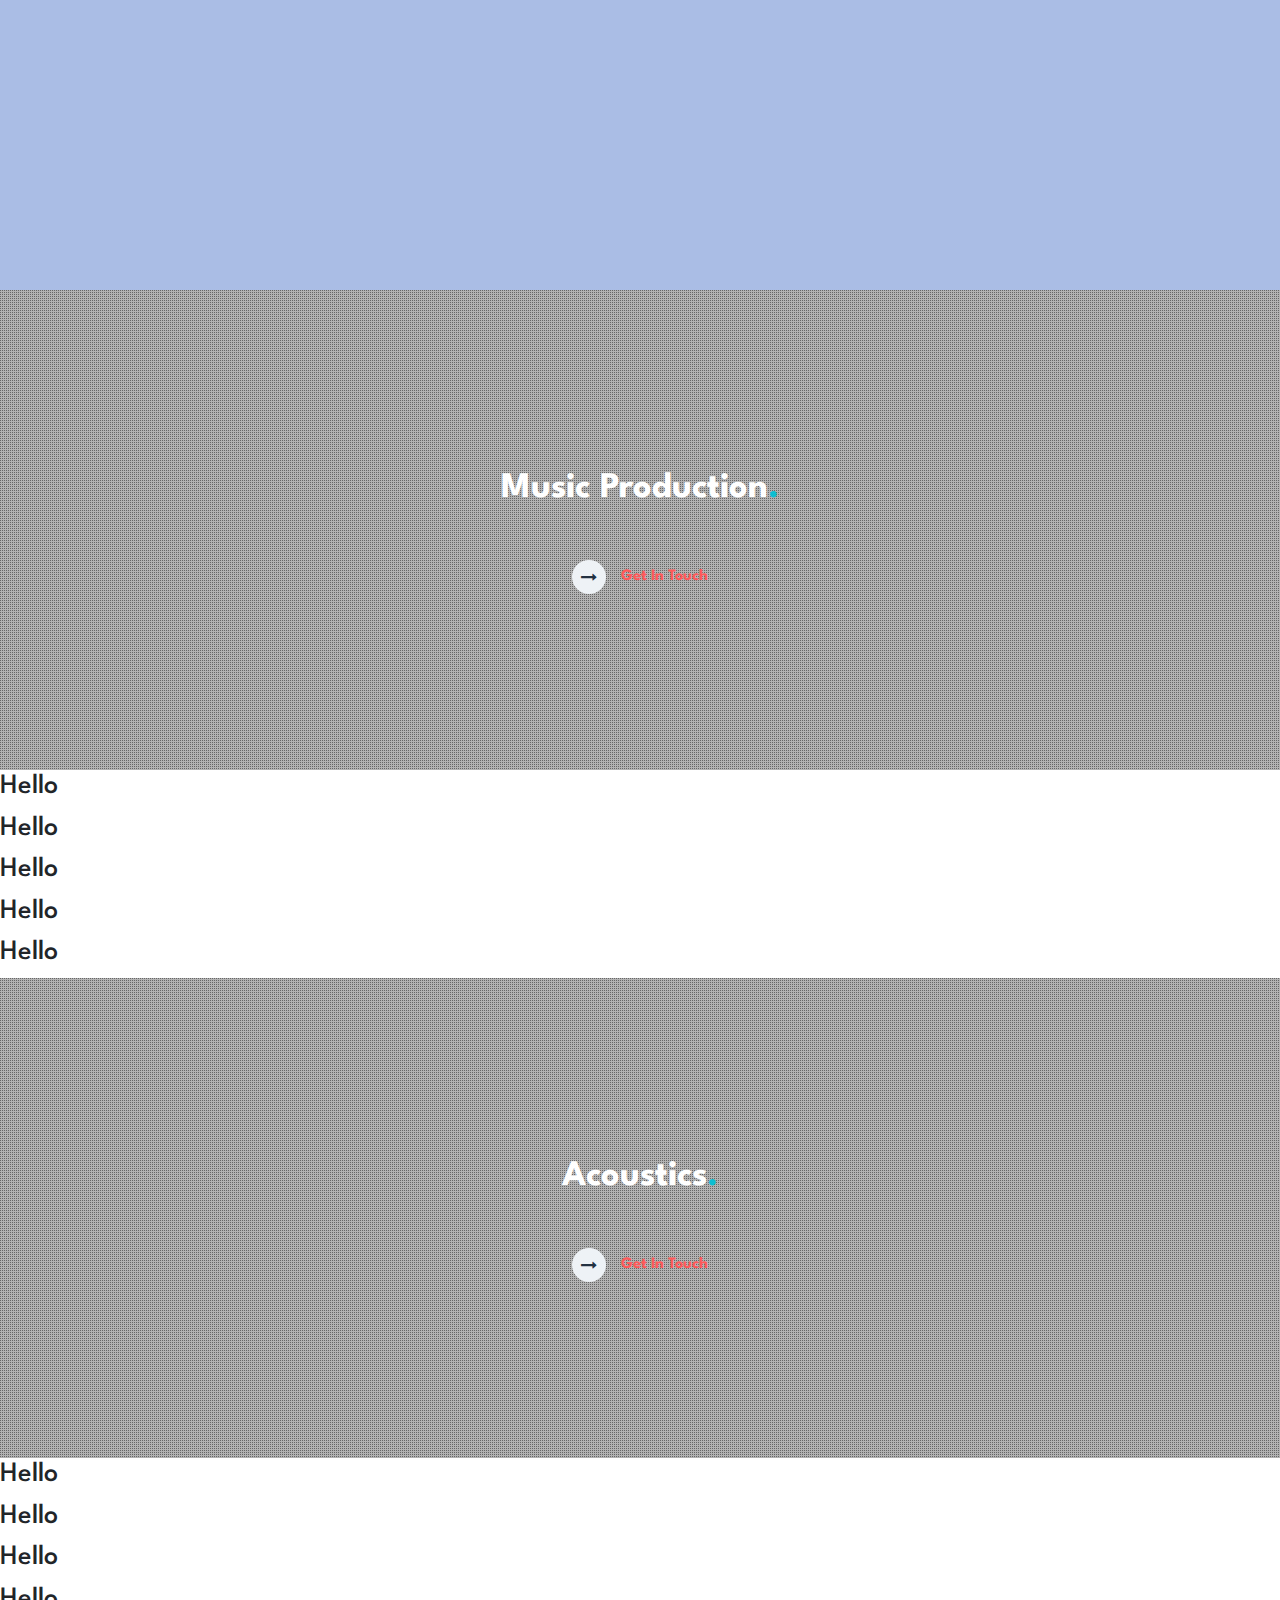
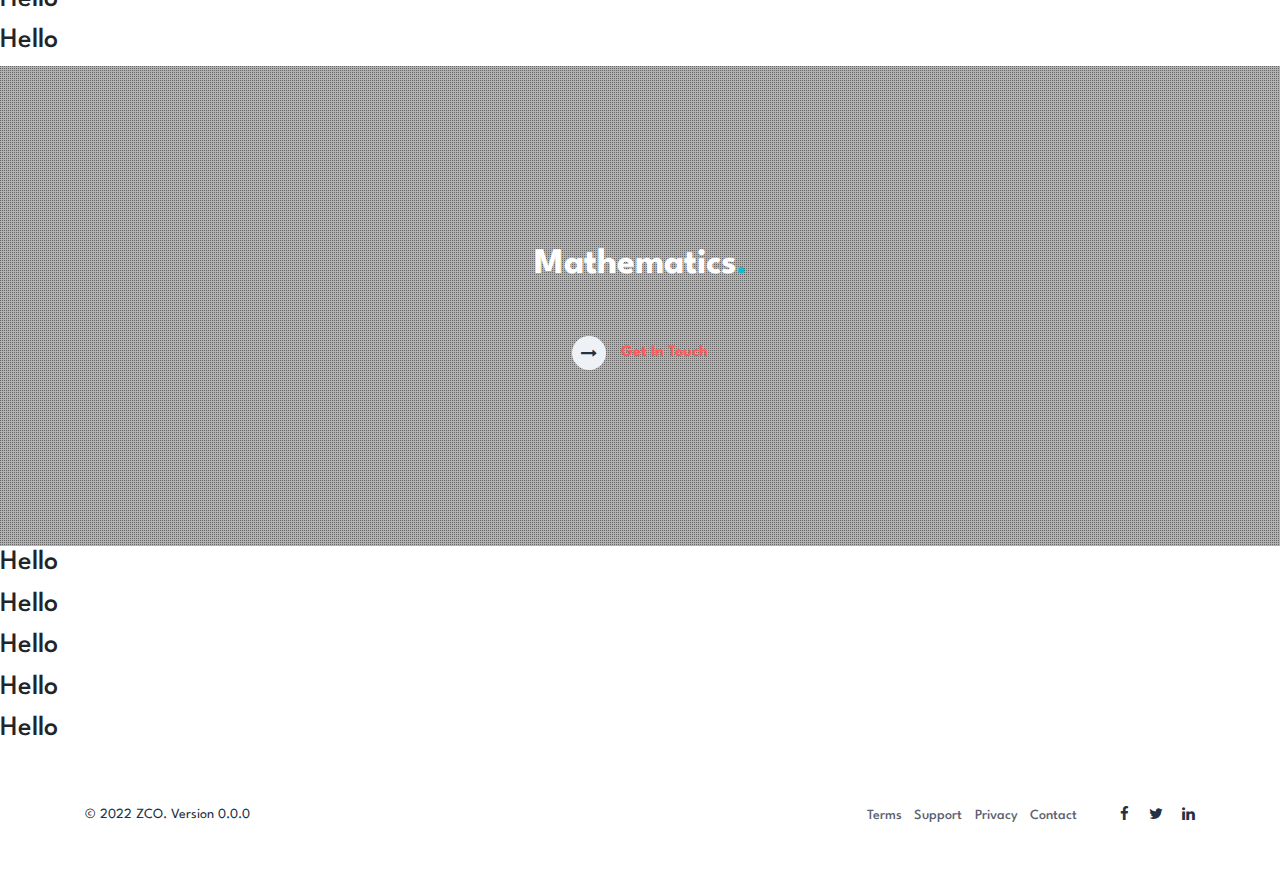
==== commit 49186640: "Add files via upload" ====
--- a/index.html
+++ b/index.html
@@ -54,8 +54,6 @@
       <div class="bannerhny-content text-center">
         <div class="layer">
           <div class="bannerhnyinf">
-            <h6>Hello !!!</h6>
-            <h3>I'm Zeki Can Özkanlı</h3>
             <h4 class="ban-t"> I’m a <span class="typed-text"></span><span class="cursor">&nbsp</span></h4>
             <div class="scroll-button">
               <a href="#about" class="scroll">
@@ -76,336 +74,165 @@
       </div>
     </section>
     <!-- //Homepage -->
-<section class="w3l-content-w-photo-6" id="about">
-	<!-- /content-grids-->
-	<div class="content-photo-info py-5">
-		<div class="container py-lg-3">
-			<!-- /row-->
-			<div class="content-photo-grids row mt-lg-5 mt-4">
-				<div class="photo-6-inf-left col-lg-6 pr-lg-4">
-					<img src="assets/images/ab.jpg" class="img-fluid" alt="">
-				</div>
-				<div class="photo-6-inf-right col-lg-6 text-left pl-lg-5">
-
-					<h3 class="hny-title">
-						About Me<span class="dot-1">.</span></h3>
-					<p>Lorem ipsum dolor sit amet consectetur adipisicing elit. Consequuntur hic odio voluptatem tenetur
-						consequatur.Lorem ipsum dolor sit amet consectetur adipisicing elit. Consequuntur hic odio
-						voluptatem tenetur
-						consequatur adipisicing elit.</p>
-					<div class="read-more mt-lg-5 mt-4">
-						<a href="about.html" class="read-more">
-							<span class="more_icon fa fa-long-arrow-right"></span>
-							<span class="more_text">Read More</span>
-						</a>
+
+    <section class="features-4">
+			<div class="features4-block py-5">
+				<div class="container py-lg-5">
+					<h3 class="hny-title two text-center">What I Do<span class="dot-1">.</span></h3>
+
+					<div class="features4-grids text-left row mt-5">
+						<div class="col-lg-4 col-md-6 features4-grid">
+							<div class="features4-grid-inn">
+								<span class="fa fa-pencil-square-o icon-fea4" aria-hidden="true"></span>
+								<h5><a href="#MusicProduction">Music Production</a></h5>
+								<p>Lorem ipsum dolor sit amet,Ea consequuntur illum facere.</p>
+
+							</div>
+						</div>
+						<div class="col-lg-4 col-md-6 features4-grid">
+							<div class="features4-grid-inn">
+								<span class="fa fa-umbrella icon-fea4" aria-hidden="true"></span>
+								<h5><a href="#Acoustics">Acoustics</a></h5>
+								<p>Lorem ipsum dolor sit amet,Ea consequuntur illum facere.</p>
+
+							</div>
+						</div>
+						<div class="col-lg-4 col-md-6 features4-grid third">
+							<div class="features4-grid-inn">
+								<span class="fa fa-cogs icon-fea4" aria-hidden="true"></span>
+								<h5><a href="#Mathematics">Mathematics</a></h5>
+								<p>Lorem ipsum dolor sit amet,Ea consequuntur illum facere.</p>
+
+							</div>
+						</div>
+						<div class="col-lg-4 col-md-6 features4-grid">
+							<div class="features4-grid-inn">
+								<span class="fa fa-spinner icon-fea4" aria-hidden="true"></span>
+								<h5><a href="#URL">???</a></h5>
+								<p>Lorem ipsum dolor sit amet,Ea consequuntur illum facere.</p>
+
+							</div>
+						</div>
+						<div class="col-lg-4 col-md-6 features4-grid">
+							<div class="features4-grid-inn">
+								<span class="fa fa-shield icon-fea4" aria-hidden="true"></span>
+								<h5><a href="#URL">???</a></h5>
+								<p>Lorem ipsum dolor sit amet,Ea consequuntur illum facere.</p>
+
+							</div>
+						</div>
+						<div class="col-lg-4 col-md-6 features4-grid third">
+							<div class="features4-grid-inn">
+								<span class="fa fa-tachometer icon-fea4" aria-hidden="true"></span>
+								<h5><a href="#URL">???</a></h5>
+								<p>Lorem ipsum dolor sit amet,Ea consequuntur illum facere.</p>
+
+							</div>
+						</div>
 					</div>
 				</div>
 			</div>
-			<!-- //row-->
-			<!-- /row-->
-			<div class="about-content-grids row py-lg-5 py-4 mt-lg-5 mt-4">
-				<div class="col-lg-4 col-md-6 about-gd mt-3">
-					<div class="about-gd-inn">
-						<span class="fa fa-magic icon-fea1" aria-hidden="true"></span>
-						<h5><a href="#URL">Modern design</a></h5>
-						<p>Lorem ipsum dolor sit amet,Ea consequuntur illum facere.</p>
-
-					</div>
+	</section>
+
+<section id="MusicProduction" class="section-divisor-for-music-production">
+	<!--/download-->
+	<div class="download-content-mp text-center">
+		<div class="layer-mp py-5">
+			<div class="container py-lg-3">
+				<h3 class="hny-title two">Music Production<span class="dot-1">.</span></h3>
+				<div class="read-more mt-lg-5 mt-4">
+					<a href="contact.html" class="read-more">
+						<span class="more_icon fa fa-long-arrow-right"></span>
+						<span class="more_text">Get In Touch</span>
+					</a>
 				</div>
-				<div class="col-lg-4 col-md-6 about-gd mt-3">
-					<div class="about-gd-inn">
-						<span class="fa fa-umbrella icon-fea1" aria-hidden="true"></span>
-						<h5><a href="#URL">User Experience</a></h5>
-						<p>Lorem ipsum dolor sit amet,Ea consequuntur illum facere .</p>
-
-					</div>
+			</div>
+		</div>
+	</div>
+	</div>
+	<!--//download-->
+</section>
+<!--//w3l-download-main-->
+
+
+<section>
+  <div>
+    <h3>Hello</h3>
+    <h3>Hello</h3>
+    <h3>Hello</h3>
+    <h3>Hello</h3>
+    <h3>Hello</h3>
+  </div>
+
+</section>
+
+
+<section id="Acoustics" class="section-divisor-for-acoustics">
+	<!--/download-->
+	<div class="download-content-ac text-center">
+		<div class="layer-ac py-5">
+			<div class="container py-lg-3">
+				<h3 class="hny-title two">Acoustics<span class="dot-1">.</span></h3>
+				<div class="read-more mt-lg-5 mt-4">
+					<a href="contact.html" class="read-more">
+						<span class="more_icon fa fa-long-arrow-right"></span>
+						<span class="more_text">Get In Touch</span>
+					</a>
 				</div>
-				<div class="col-lg-4 col-md-6 about-gd mt-3">
-					<div class="about-gd-inn">
-						<span class="fa fa-pencil-square-o icon-fea1" aria-hidden="true"></span>
-						<h5><a href="#URL">Powerful Editor</a></h5>
-						<p>Lorem ipsum dolor sit amet,Ea consequuntur illum facere.</p>
-
-					</div>
+			</div>
+		</div>
+	</div>
+	</div>
+	<!--//download-->
+</section>
+<!--//w3l-download-main-->
+
+<section>
+  <div>
+    <h3>Hello</h3>
+    <h3>Hello</h3>
+    <h3>Hello</h3>
+    <h3>Hello</h3>
+    <h3>Hello</h3>
+  </div>
+
+
+
+<section id="Mathematics" class="section-divisor-for-math">
+	<!--/download-->
+	<div class="download-content-math text-center">
+		<div class="layer-ma py-5">
+			<div class="container py-lg-3">
+				<h3 class="hny-title two">Mathematics<span class="dot-1">.</span></h3>
+				<div class="read-more mt-lg-5 mt-4">
+					<a href="contact.html" class="read-more">
+						<span class="more_icon fa fa-long-arrow-right"></span>
+						<span class="more_text">Get In Touch</span>
+					</a>
 				</div>
-
 			</div>
-			<!-- //row-->
-
 		</div>
 	</div>
+	</div>
+	<!--//download-->
 </section>
-<!-- //content-grids-->
-
-<section class="w3l-content-6">
-	<!-- /content-6-section -->
-	  <div class="content-6-mian py-5">
-			 <div class="container py-lg-3">
-					 <div class="content-info-in row">
-							 <div class="content-gd col-lg-5">
-								<h3 class="hny-title">Motivated by the desire to <br>achieve<span class="dot-1">.</span>
-							 </div>
-							 <div class="content-gd col-lg-7">
-								<div class="progress-info">
-									<h6 class="progress-tittle">UI/UX</h6>
-									<div class="progress">
-										<div class="progress-bar progress-bar-striped" role="progressbar" style="width: 90%" aria-valuenow="90" aria-valuemin="0" aria-valuemax="100">
-										</div>
-									</div>
-								</div>
-								<div class="progress-info">
-									<h6 class="progress-tittle">Ideas
-									</h6>
-									<div class="progress">
-										<div class="progress-bar progress-bar-striped" role="progressbar" style="width: 95%" aria-valuenow="95" aria-valuemin="0" aria-valuemax="100">
-										</div>
-									</div>
-								</div>
-								<div class="progress-info">
-									<h6 class="progress-tittle">Marketing</h6>
-									<div class="progress">
-										<div class="progress-bar progress-bar-striped" role="progressbar" style="width: 95%" aria-valuenow="95" aria-valuemin="0" aria-valuemax="100">
-										</div>
-									</div>
-								</div>
-							 </div>
-					 </div>
-				 </div>
-			 </div>
-	 </section>
-   <!-- //content-6-section -->
-
-  
-<section class="w3-gallery">
-	<!-- Portfolio -->
-	<div class="portfolio py-5">
-		<div class="container py-lg-5">
-
-			<h3 class="hny-title">Stunning Projects<span class="dot-1">.</span></h3>
-
-			<!-- /Portfolio-grids -->
-			<ul class="portfolio-categ filter my-md-5 my-4 p-0">
-				<li class="port-filter all active">
-					<a href="#">All</a>
-				</li>
-				<li class="cat-item-1">
-					<a href="#" title="Category 1">Photography</a>
-				</li>
-				<li class="cat-item-2">
-					<a href="#" title="Category 2">Web Design</a>
-				</li>
-				<li class="cat-item-3">
-					<a href="#" title="Category 3">Creative</a>
-				</li>
-
-			</ul>
-			<ul class="portfolio-area clearfix p-0 m-0 row">
-				<li class="portfolio-item2 content" data-id="id-1" data-type="cat-item-1">
-					<span class="image-block">
-
-						<a class="image-zoom" href="assets/images/g1.jpg" data-gal="prettyPhoto[gallery]">
-							<div class="content-overlay"></div>
-							<img src="assets/images/g1.jpg" class="img-fluid" alt="portfolio-img">
-
-							<div class="content-details fadeIn-bottom">
-								<h3 class="content-title">Add Your Title</h3>
-
-							</div>
-						</a>
-					</span>
-				</li>
-				<li class="portfolio-item2 content" data-id="id-2" data-type="cat-item-2">
-					<span class="image-block">
-
-						<a class="image-zoom" href="assets/images/g2.jpg" data-gal="prettyPhoto[gallery]">
-							<div class="content-overlay"></div>
-							<img src="assets/images/g2.jpg" class="img-fluid" alt="portfolio-img">
-							<div class="content-details fadeIn-bottom">
-								<h3 class="content-title">Add Your Title</h3>
-
-							</div>
-						</a>
-					</span>
-				</li>
-				<li class="portfolio-item2 content" data-id="id-3" data-type="cat-item-3">
-					<span class="image-block">
-
-						<a class="image-zoom" href="assets/images/g3.jpg" data-gal="prettyPhoto[gallery]">
-							<div class="content-overlay"></div>
-							<img src="assets/images/g3.jpg" class="img-fluid" alt="portfolio-img">
-							<div class="content-details fadeIn-bottom">
-								<h3 class="content-title">Add Your Title</h3>
-
-							</div>
-						</a>
-					</span>
-				</li>
-				<li class="portfolio-item2 content" data-id="id-4" data-type="cat-item-2">
-					<span class="image-block">
-
-						<a class="image-zoom" href="assets/images/g4.jpg" data-gal="prettyPhoto[gallery]">
-							<div class="content-overlay"></div>
-							<img src="assets/images/g4.jpg" class="img-fluid" alt="portfolio-img">
-							<div class="content-details fadeIn-bottom">
-								<h3 class="content-title">Add Your Title</h3>
-
-							</div>
-						</a>
-					</span>
-				</li>
-
-				
-			</ul>
-			<!--end portfolio-area -->
-			<!-- /Portfolio-grids -->
-		</div>
-
-	</div>
-</section>
-<!-- //Portfolio -->
-<!-- blog with slider -->
-<section class="blog-slider">
-    <div class="blog-slider-inner py-5">
-        <div class="container py-lg-5">
-            <h3 class="hny-title two">
-                Blogs & News<span class="dot-1">.</span></h3>
-            <div class="row inner-sec-w3layouts mt-4">
-                <div class="col-lg-4 col-md-6 content-left-sec blog-slide-grid mt-4">
-                    <div class="blog-slide-img">
-                        <a href="#"><img src="assets/images/1.jpg" class="img img-fluid" alt=""></a>
-                    </div>
-                    <div class="blog-slide-info">
-
-                        <a href="#">
-                            <h4 class="mt-4 mb-0">Blog post title 1</h4>
-                        </a>
-                        <h6 class="mt-sm-2 mt-1">Dec 6th, 2020</h6>
-
-                    </div>
-                </div>
-                <div class="col-lg-4 col-md-6 content-left-sec blog-slide-grid mt-4">
-                    <div class="blog-slide-img">
-                        <a href="#"><img src="assets/images/2.jpg" class="img img-fluid" alt=""></a>
-                    </div>
-                    <div class="blog-slide-info">
-
-                        <a href="#">
-                            <h4 class="mt-4 mb-0">Blog post title 2</h4>
-                        </a>
-                        <h6 class="mt-sm-2 mt-1">Dec 6th, 2020</h6>
-
-                    </div>
-                </div>
-
-                <div class="col-lg-4 col-md-6 content-left-sec blog-slide-grid mt-4">
-                    <div class="blog-slide-img">
-                        <a href="#"><img src="assets/images/3.jpg" class="img img-fluid" alt=""></a>
-                    </div>
-                    <div class="blog-slide-info">
-
-                        <a href="#">
-                            <h4 class="mt-4 mb-0">Blog post title 3</h4>
-                        </a>
-                        <h6 class="mt-sm-2 mt-1">Dec 6th, 2020</h6>
-
-                    </div>
-                </div>
-
-            </div>
-        </div>
-    </div>
-</section>
-<!-- //blog with slider -->
-<section class="w3l-customers-6">
-	<!--/customers -->
-	<div class="customers-6-infhny py-5">
-		<div class="container py-lg-5">
-			<!--/customers -->
-			<div id="owl-demo2" class="owl-carousel owl-theme">
-				<!--/slide1-->
-				<div class="item">
-					<div class="teastimonials-content">
-						<div class="teastimonials-left">
-								<div class="teasti-innf">
-										<p class="overview"><b>Antonio Moreno</b><span class="city">Company Exp.</span></p>
-										<p class="testimonial">Lorem ipsum dolor sit amet,Ea consequuntur illum facere aperiam sequi optio consectetur.Vivamus a ligula quam. Ut blandit eu leo non suscipit. Duis feugiat tortor sed.Nulla quis lorem neque, mattis venenatis lectus.</p>
-								</div>
-						</div>
-						<div class="teastimonials-right">
-								<img
-								src="assets/images/team2.jpg" class="img-fluid" alt="">
-						</div>
-					</div>
-				</div>
-				<!--//slide1-->
-				<!--/slide1-->
-				<div class="item">
-					<div class="teastimonials-content">
-						<div class="teastimonials-left">
-								<div class="teasti-innf">
-										<p class="overview"><b>Daniel Smith </b><span class="city">Company Exp.</span></p>
-										<p class="testimonial">Lorem ipsum dolor sit amet,Ea consequuntur illum facere aperiam sequi optio consectetur.Vivamus a ligula quam. Ut blandit eu leo non suscipit. Duis feugiat tortor sed.Nulla quis lorem neque, mattis venenatis lectus.</p>
-								</div>
-						</div>
-						<div class="teastimonials-right">
-								<img
-								src="assets/images/team3.jpg" class="img-fluid" alt="">
-						</div>
-					</div>
-				</div>
-				<!--//slide1-->
-				<!--/slide1-->
-				<div class="item">
-					<div class="teastimonials-content">
-						<div class="teastimonials-left">
-							<div class="teasti-innf">
-									<p class="overview"><b>Antonio Daniel </b><span class="city">Company Exp.</span></p>
-									<p class="testimonial">Lorem ipsum dolor sit amet,Ea consequuntur illum facere aperiam sequi optio consectetur.Vivamus a ligula quam. Ut blandit eu leo non suscipit. Duis feugiat tortor sed.Nulla quis lorem neque, mattis venenatis lectus.</p>
-							</div>		
-						</div>
-						<div class="teastimonials-right">
-								<img src="assets/images/team1.jpg" class="img-fluid" alt="">
-								
-						</div>
-					</div>
-				</div>
-				<!--//slide1-->
-
-			</div>
-			<!--//customers -->
-		</div>
-</section>
-<!-- //customers-6-->
-    <!--/w3l-download-main-->
-    <section class="w3l-download-main">
-    	<!--/download-->
-    	<div class="download-content text-center">
-    		<div class="layer-2 py-5">
-    			<div class="container py-lg-3">
-    				<h3 class="hny-title two">Do you like my work<span class="dot-1">.</span>?</h3>
-    				<h6>Let’s work together!</h6>
-    				<div class="read-more mt-lg-5 mt-4">
-    					<a href="contact.html" class="read-more">
-    						<span class="more_icon fa fa-long-arrow-right"></span>
-    						<span class="more_text">Get In Touch</span>
-    					</a>
-    				</div>
-    			</div>
-    		</div>
-    	</div>
-    	</div>
-    	<!--//download-->
-    </section>
-    <!--//w3l-download-main-->
-<!-- footer -->
-<footer class="w3l-footer-16">
+<!--//w3l-download-main-->
+
+<section>
+  <div>
+    <h3>Hello</h3>
+    <h3>Hello</h3>
+    <h3>Hello</h3>
+    <h3>Hello</h3>
+    <h3>Hello</h3>
+  </div>
+
+  <footer class="w3l-footer-16">
     <div class="footer-content py-lg-5 py-4 text-center">
         <div class="container">
             <div class="row copy-right">
                 <div class="col-lg-6 footer-left text-lg-left text-center">
-                    <h6>© 2020 Freaky.Made with <span class="fa fa-heart" aria-hidden="true"></span> love.Design by <a
-                            href="https://w3layouts.com/" target="_blank">
-                            W3Layouts</a></h6>
+                    <h6>© 2022 ZCO. Version 0.0.0</a></h6>
                 </div>
                 <div class="col-lg-6 footer-right text-lg-right text-center">
                     <ul class="footer-gd-16">
@@ -559,4 +386,4 @@
 <script src="assets/js/jquery.prettyPhoto.js"></script>
 <!-- //jQuery-Photo-filter-lightbox-portfolio-plugin -->
 
-<script src="assets/js/bootstrap.min.js"></script>
+<script src="assets/js/bootstrap.min.js"></script>--- a/assets/css/style-starter.css
+++ b/assets/css/style-starter.css
@@ -82,7 +82,7 @@
 }
 
 span.dot-1 {
-  color: #ff5959;
+  color: #0CBED2;
 }
 
 .read-more a {
@@ -3269,6 +3269,7 @@
 
 .w3l-banner-main nav.shift ul li a:hover {
   color: #91640F;
+  font-weight: 1000;
 }
 
 .w3l-banner-main nav.shift ul li a:after {
@@ -3368,7 +3369,7 @@
 }
 
 .w3l-banner-main .bannerhny-content {
-  background: url(../images/banner2.jpg) top;
+  background: url(../images/jerry_listens_music.gif) center;
   background-size: cover;
   background-attachment: fixed;
   position: relative;
@@ -6396,57 +6397,173 @@
   }
 }
 
-.w3l-download-main {
+.section-divisor-for-music-production {
   /*--//slider--*/
   /*--//responsive design --*/
 }
 
-.w3l-download-main .download-content {
-  background: url(../images/banner3.jpg) top;
+.section-divisor-for-music-production .download-content-mp {
+  background: url(../images/banner_music_production.png) top;
   background-size: cover;
   background-attachment: fixed;
   position: relative;
   min-height: 30em;
 }
 
-.w3l-download-main .layer-2 {
+
+.section-divisor-for-music-production .layer-mp {
   background: url(../images/dots.png);
   min-height: 30em;
   display: grid;
   align-items: center;
 }
 
-.w3l-download-main .download-content h6 {
+.section-divisor-for-music-production .download-content-mp h6 {
   margin-top: 15px;
   color: #fff;
   font-size: 16px;
   font-weight: 400;
 }
 
+
 @media (max-width: 1080px) {
 
-  .w3l-download-main .download-content,
-  .w3l-download-main .layer-2 {
+  .section-divisor-for-music-production .download-content-mp,
+  .section-divisor-for-music-production .layer-mp {
     min-height: 28em;
   }
 }
 
 @media (max-width: 900px) {
-  .w3l-download-main .download-content h3 {
+  .section-divisor-for-music-production .download-content-mp h3 {
     font-size: 26px;
     line-height: 24px;
   }
 
-  .w3l-download-main .download-content,
-  .w3l-download-main .layer-2 {
+  .section-divisor-for-music-production .download-content-mp,
+  .section-divisor-for-music-production .layer-mp {
     min-height: 20em;
   }
 }
 
 @media (max-width: 569px) {
 
-  .w3l-download-main .download-content,
-  .w3l-download-main .layer-2 {
+  .section-divisor-for-music-production .download-content-mp,
+  .section-divisor-for-music-production .layer-mp {
+    min-height: 20em;
+  }
+}
+
+.section-divisor-for-acoustics {
+  /*--//slider--*/
+  /*--//responsive design --*/
+}
+
+.section-divisor-for-acoustics .download-content-ac {
+  background: url(../images/acoustics_wallpaper.png) bottom;
+  background-size: cover;
+  background-attachment: fixed;
+  position: relative;
+  min-height: 30em;
+}
+
+
+.section-divisor-for-acoustics .layer-ac {
+  background: url(../images/dots.png);
+  min-height: 30em;
+  display: grid;
+  align-items: center;
+}
+
+.section-divisor-for-acoustics .download-content-ac h6 {
+  margin-top: 15px;
+  color: #fff;
+  font-size: 16px;
+  font-weight: 400;
+}
+
+
+@media (max-width: 1080px) {
+
+  .section-divisor-for-acoustics .download-content-ac,
+  .section-divisor-for-acoustics .layer-ac {
+    min-height: 28em;
+  }
+}
+
+@media (max-width: 900px) {
+  .section-divisor-for-acoustics .download-content-ac h3 {
+    font-size: 26px;
+    line-height: 24px;
+  }
+
+  .section-divisor-for-acoustics .download-content-ac,
+  .section-divisor-for-acoustics .layer-ac {
+    min-height: 20em;
+  }
+}
+
+@media (max-width: 569px) {
+
+  .section-divisor-for-acoustics .download-content-ac,
+  .section-divisor-for-acoustics .layer-ac {
+    min-height: 20em;
+  }
+}
+
+.section-divisor-for-math {
+  /*--//slider--*/
+  /*--//responsive design --*/
+}
+
+.section-divisor-for-math .download-content-math {
+  background: url(../images/math_wallpaper.jpg) top;
+  background-size: cover;
+  background-attachment: fixed;
+  position: relative;
+  min-height: 30em;
+}
+
+
+.section-divisor-for-math .layer-ma {
+  background: url(../images/dots.png);
+  min-height: 30em;
+  display: grid;
+  align-items: center;
+}
+
+.section-divisor-for-math .download-content-math h6 {
+  margin-top: 15px;
+  color: #fff;
+  font-size: 16px;
+  font-weight: 400;
+}
+
+
+@media (max-width: 1080px) {
+
+  .section-divisor-for-math .download-content-math,
+  .section-divisor-for-math .layer-ma {
+    min-height: 28em;
+  }
+}
+
+@media (max-width: 900px) {
+  .section-divisor-for-math .download-content-math h3 {
+    font-size: 26px;
+    line-height: 24px;
+  }
+
+  .section-divisor-for-math .download-content-math,
+  .section-divisor-for-math .layer-ma {
+    min-height: 20em;
+  }
+}
+
+@media (max-width: 569px) {
+
+  .section-divisor-for-math .download-content-math,
+  .section-divisor-for-math .layer-ma {
     min-height: 20em;
   }
 }
@@ -7074,16 +7191,18 @@
 }
 
 .features-4 .features4-block {
-  background: url(../images/services.jpg) top;
+/*  background: url(../images/services.jpg) top; */
+  color: #dadfd0;
   background-size: cover;
   background-attachment: fixed;
   position: relative;
   z-index: 0;
+  min-height: 110vh;
 }
 
 .features-4 .features4-block::before {
   content: "";
-  background: rgba(6, 14, 21, 0.55);
+  background: rgba(101, 134, 207, 0.55);
   position: absolute;
   top: 0;
   min-height: 100%;
@@ -7093,12 +7212,12 @@
 }
 
 .features-4 .features4-grid-inn {
-  padding: 30px 30px;
+  padding: 40px 50px;
   transition: all 0.3s ease-in-out;
   -o-transition: all 0.3s ease-in-out;
   -webkit-transition: all 0.3s ease-in-out;
-  background: #fff;
-  border-radius: 6px;
+  background: rgba(255, 255, 255, 0.74);
+  border-radius: 30px;
 }
 
 .features-4 .features4-grid {
@@ -18627,4 +18746,4 @@
   }
 }
 
-/*# sourceMappingURL=style-freedom.css.map */+/*# sourceMappingURL=style-freedom.css.map */
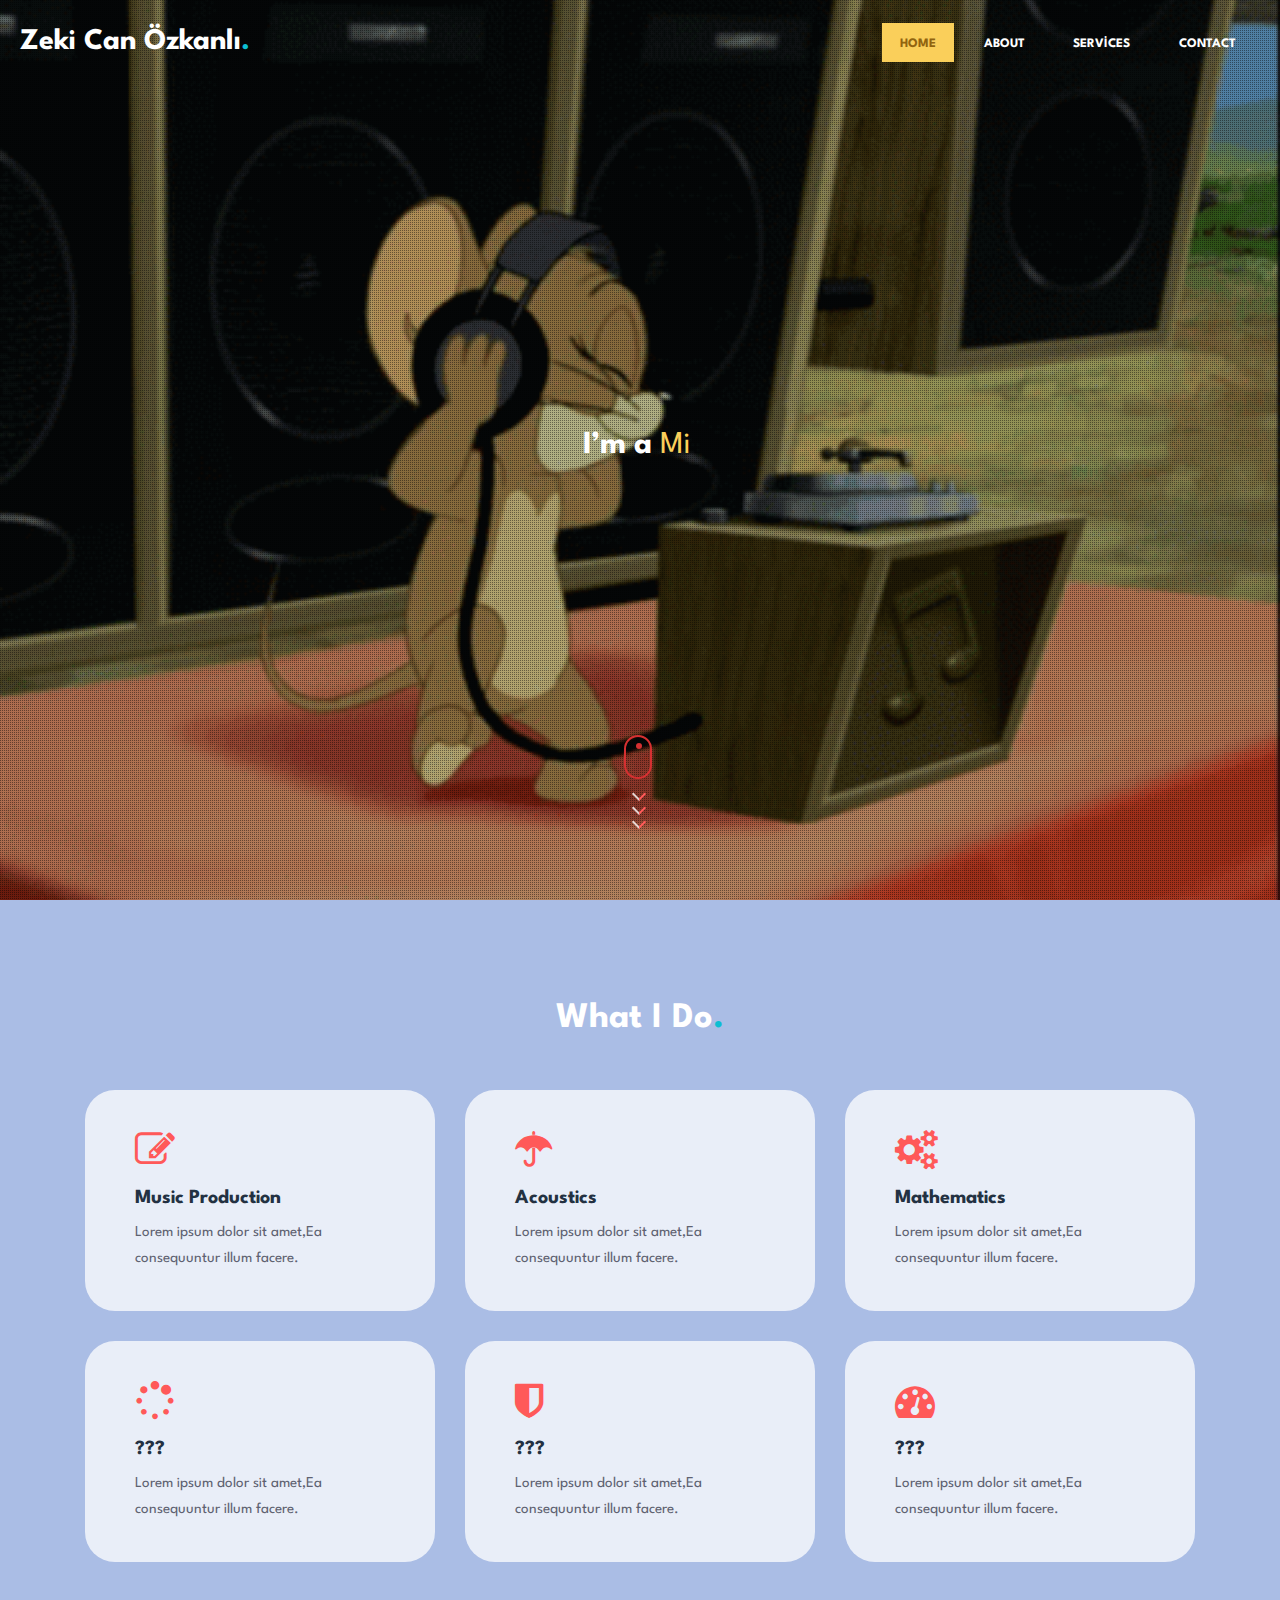
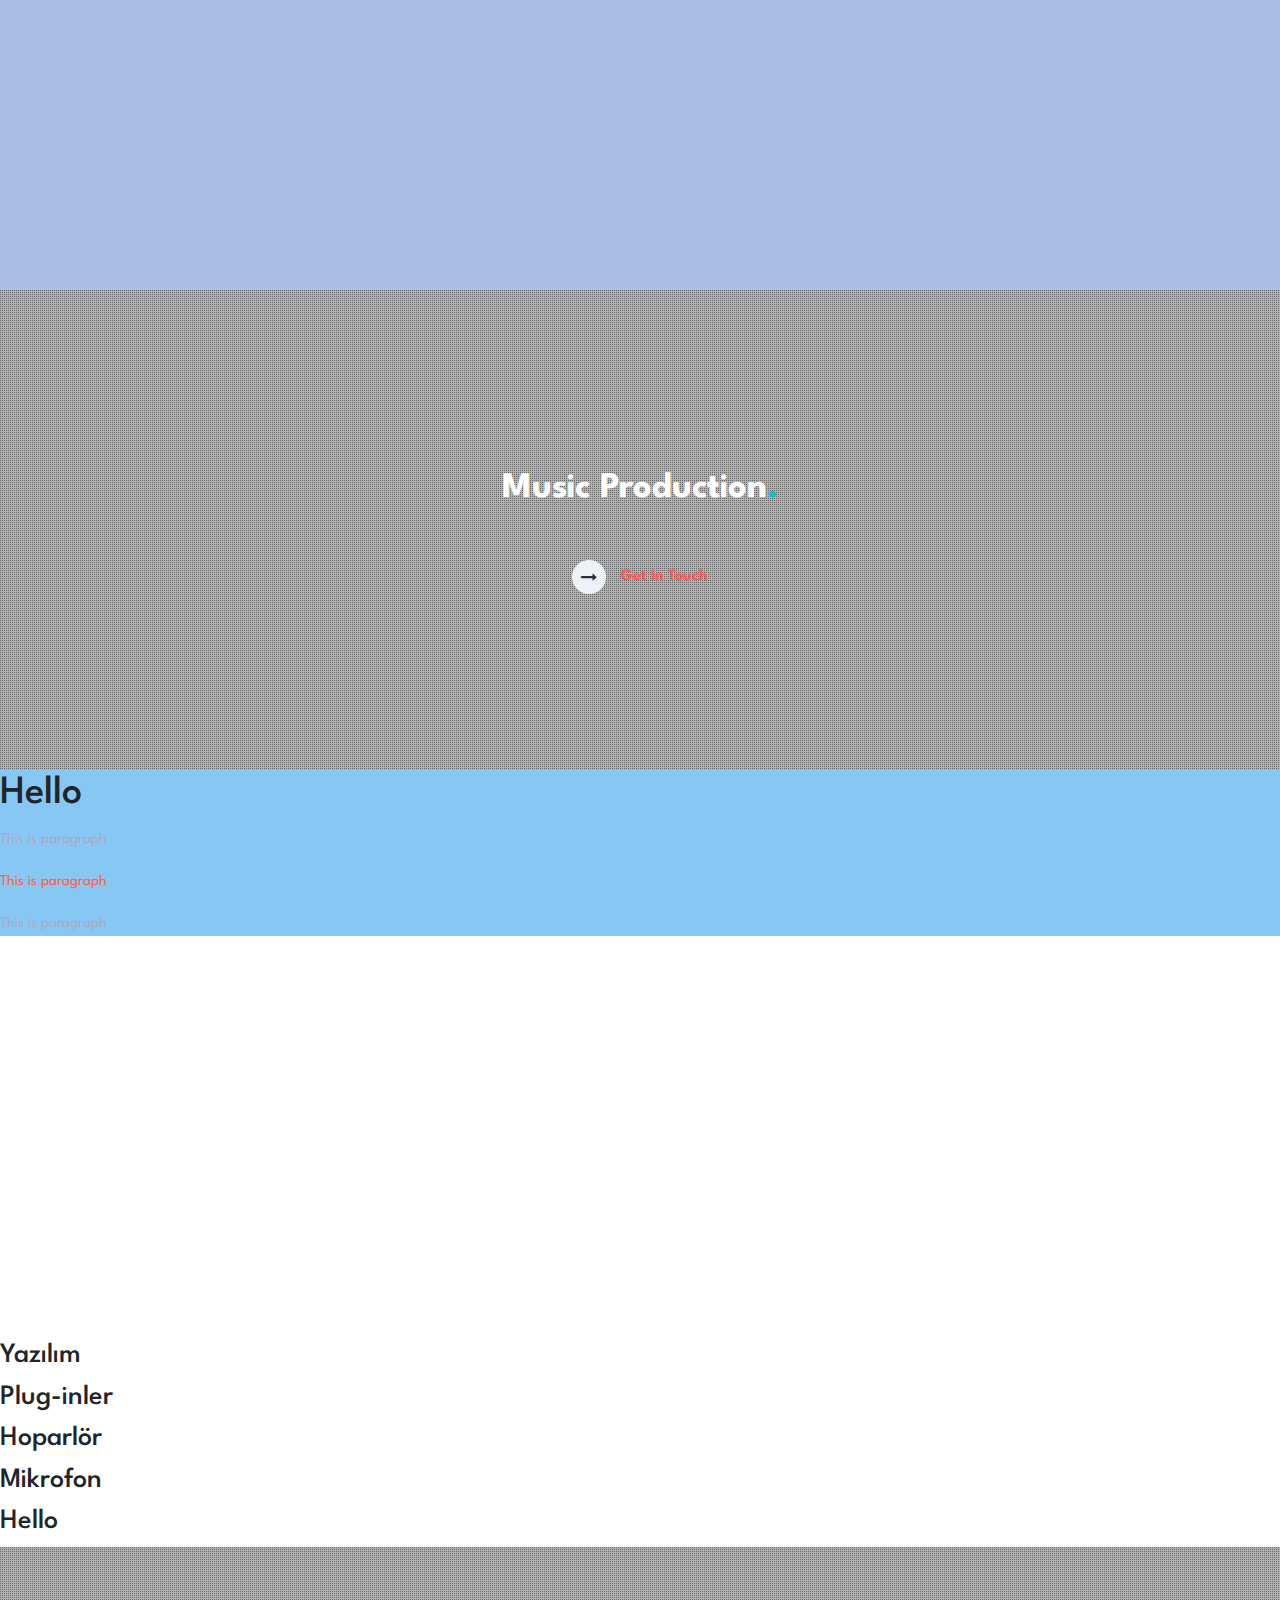
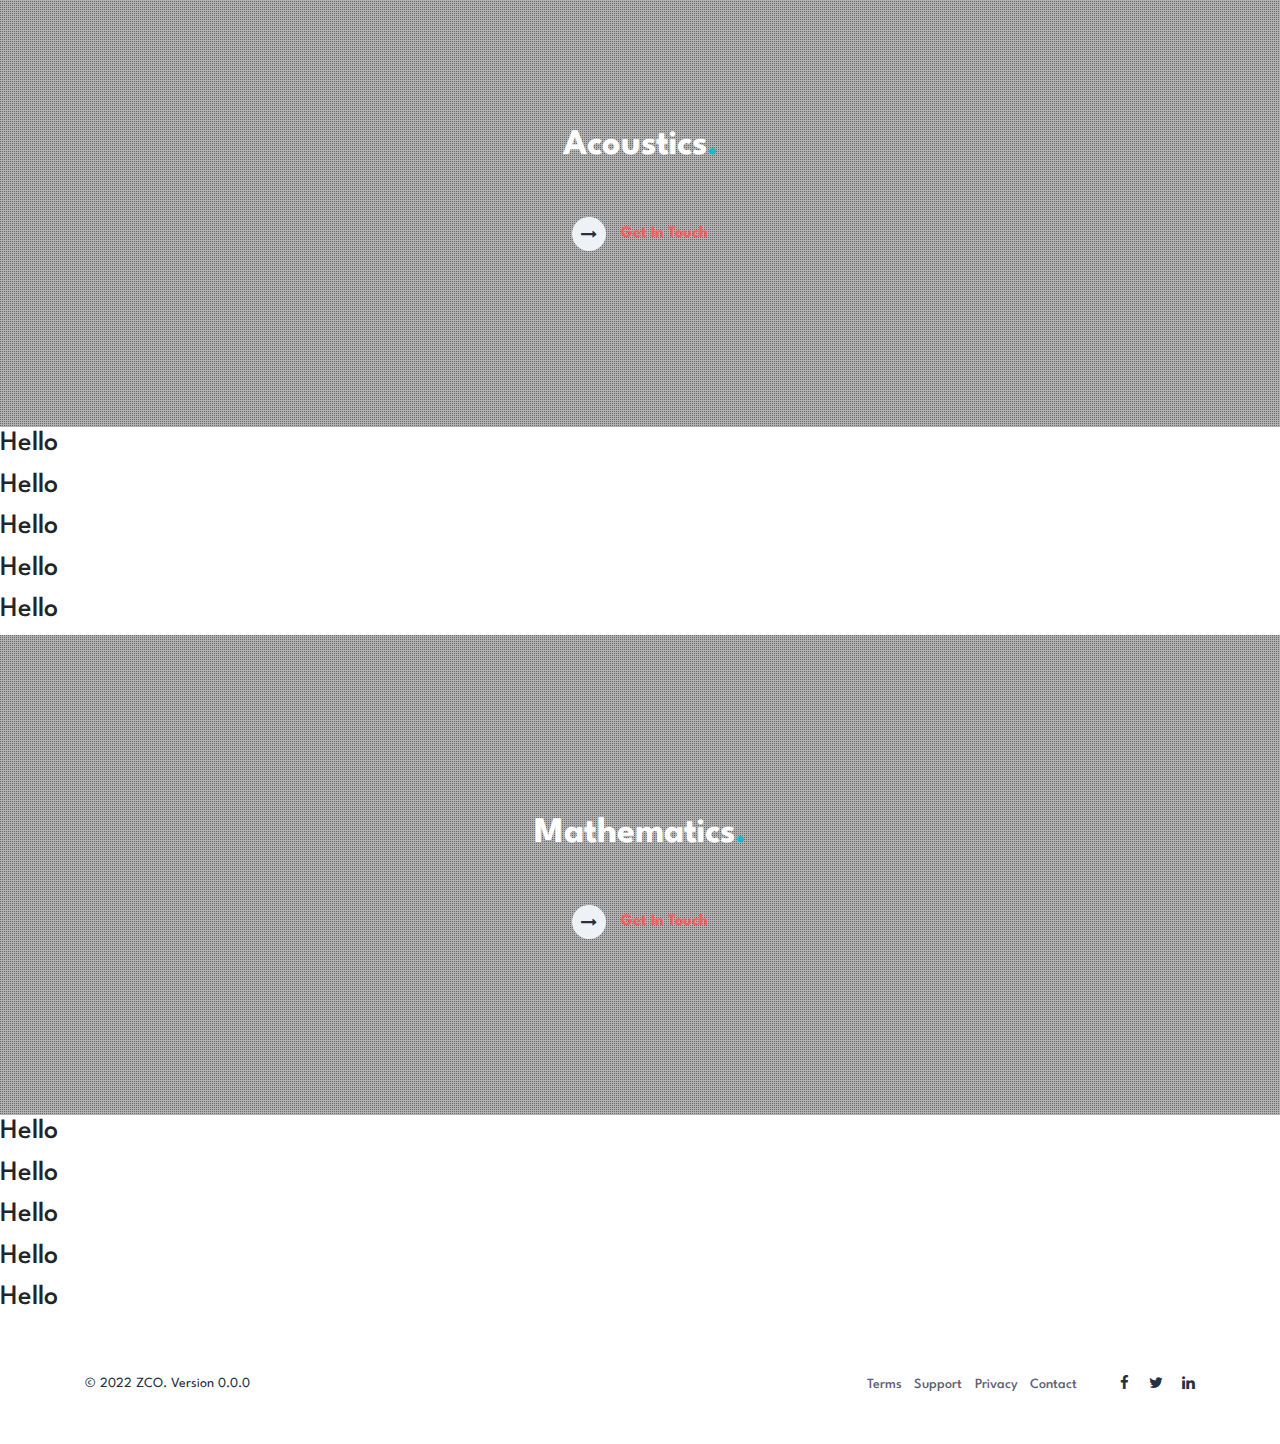
==== commit 39dd540b: "Add files via upload" ====
--- a/index.html
+++ b/index.html
@@ -1,12 +1,12 @@
 
 <!doctype html>
-<html lang="zxx">
+<html lang="tr">
 
 <head>
   <!-- Required meta tags -->
   <meta charset="utf-8">
   <meta name="viewport" content="width=device-width, initial-scale=1, shrink-to-fit=no">
-  <title>Freaky a Personal Category Bootstrap Responsive Website Template | Home :: W3layouts</title>
+  <title>Zeki Can Özkanlı | Home</title>
   <!-- Template CSS -->
   <link rel="stylesheet" href="assets/css/style-starter.css">
   <!-- Template CSS -->
@@ -155,15 +155,38 @@
 <!--//w3l-download-main-->
 
 
+<section style="background-color:rgba(91, 179, 238, 0.733);">
+<h1>
+  Hello
+</h1>
+<p style="color: rgba(255, 99, 71, 0.3);">
+  This is paragraph
+</p>
+<p style="color: rgba(255, 99, 71, 1);">
+  This is paragraph
+</p>
+<p style="color: rgba(255, 99, 71, 0.3);">
+  This is paragraph
+</p>
+
+</section>
+
+
 <section>
   <div>
-    <h3>Hello</h3>
-    <h3>Hello</h3>
-    <h3>Hello</h3>
-    <h3>Hello</h3>
-    <h3>Hello</h3>
+    <iframe style="border-radius:12px",
+    src="https://open.spotify.com/embed/playlist/0qm3ZFuGMQLp6Is5LzkBba?utm_source=generator&theme=0",
+    width="60%" height="380" frameBorder="0" allowfullscreen="",
+    allow="autoplay; clipboard-write; encrypted-media; fullscreen; picture-in-picture">
+    </iframe>
+    <div>
+      <h3>Yazılım</h3>
+      <h3>Plug-inler</h3>
+      <h3>Hoparlör</h3>
+      <h3>Mikrofon</h3>
+      <h3>Hello</h3>
+    </div>
   </div>
-
 </section>
 
 
@@ -317,7 +340,7 @@
   const typedTextSpan = document.querySelector(".typed-text");
   const cursorSpan = document.querySelector(".cursor");
 
-  const textArray = ["Mix Engineer", 'Mathematician', 'Fucker'];
+  const textArray = ["Mix Engineer", 'Mathematician'];
   const typingDelay = 200;
   const erasingDelay = 10;
   const newTextDelay = 150; // Delay between current and next text
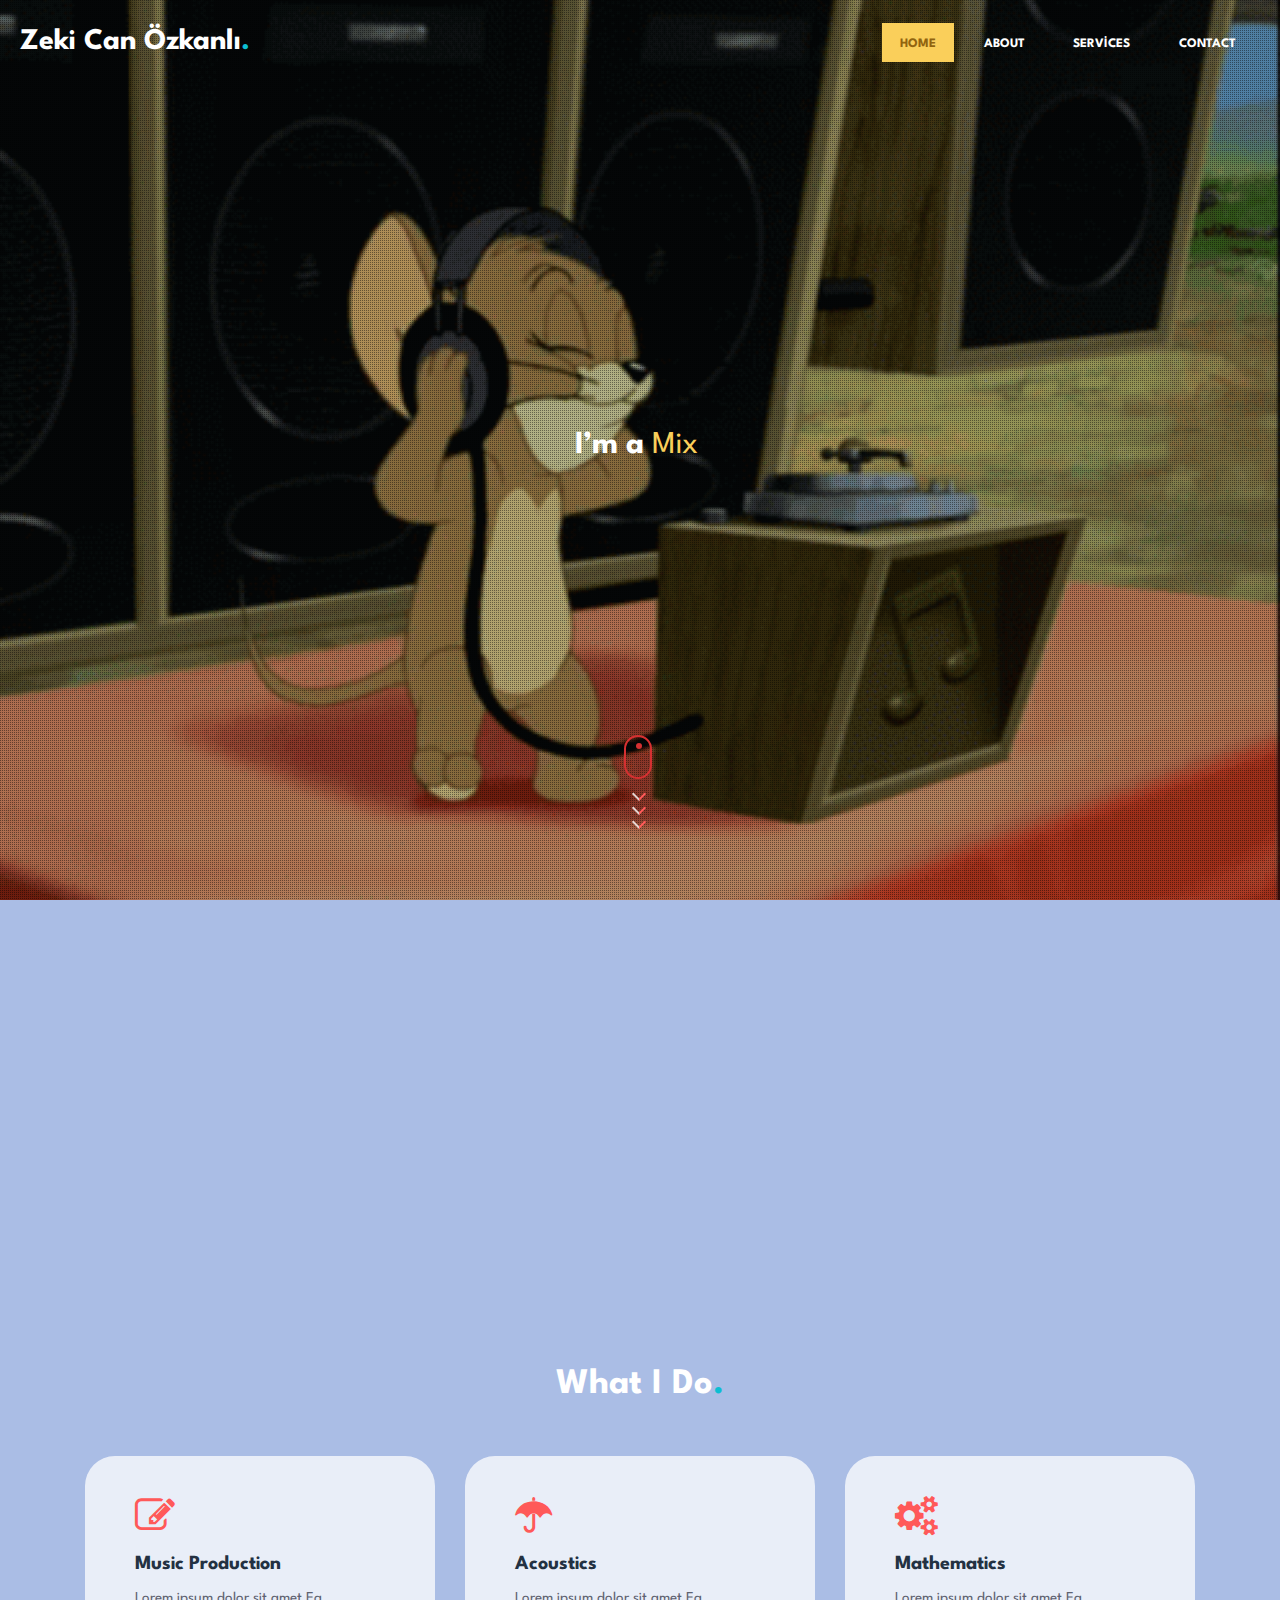
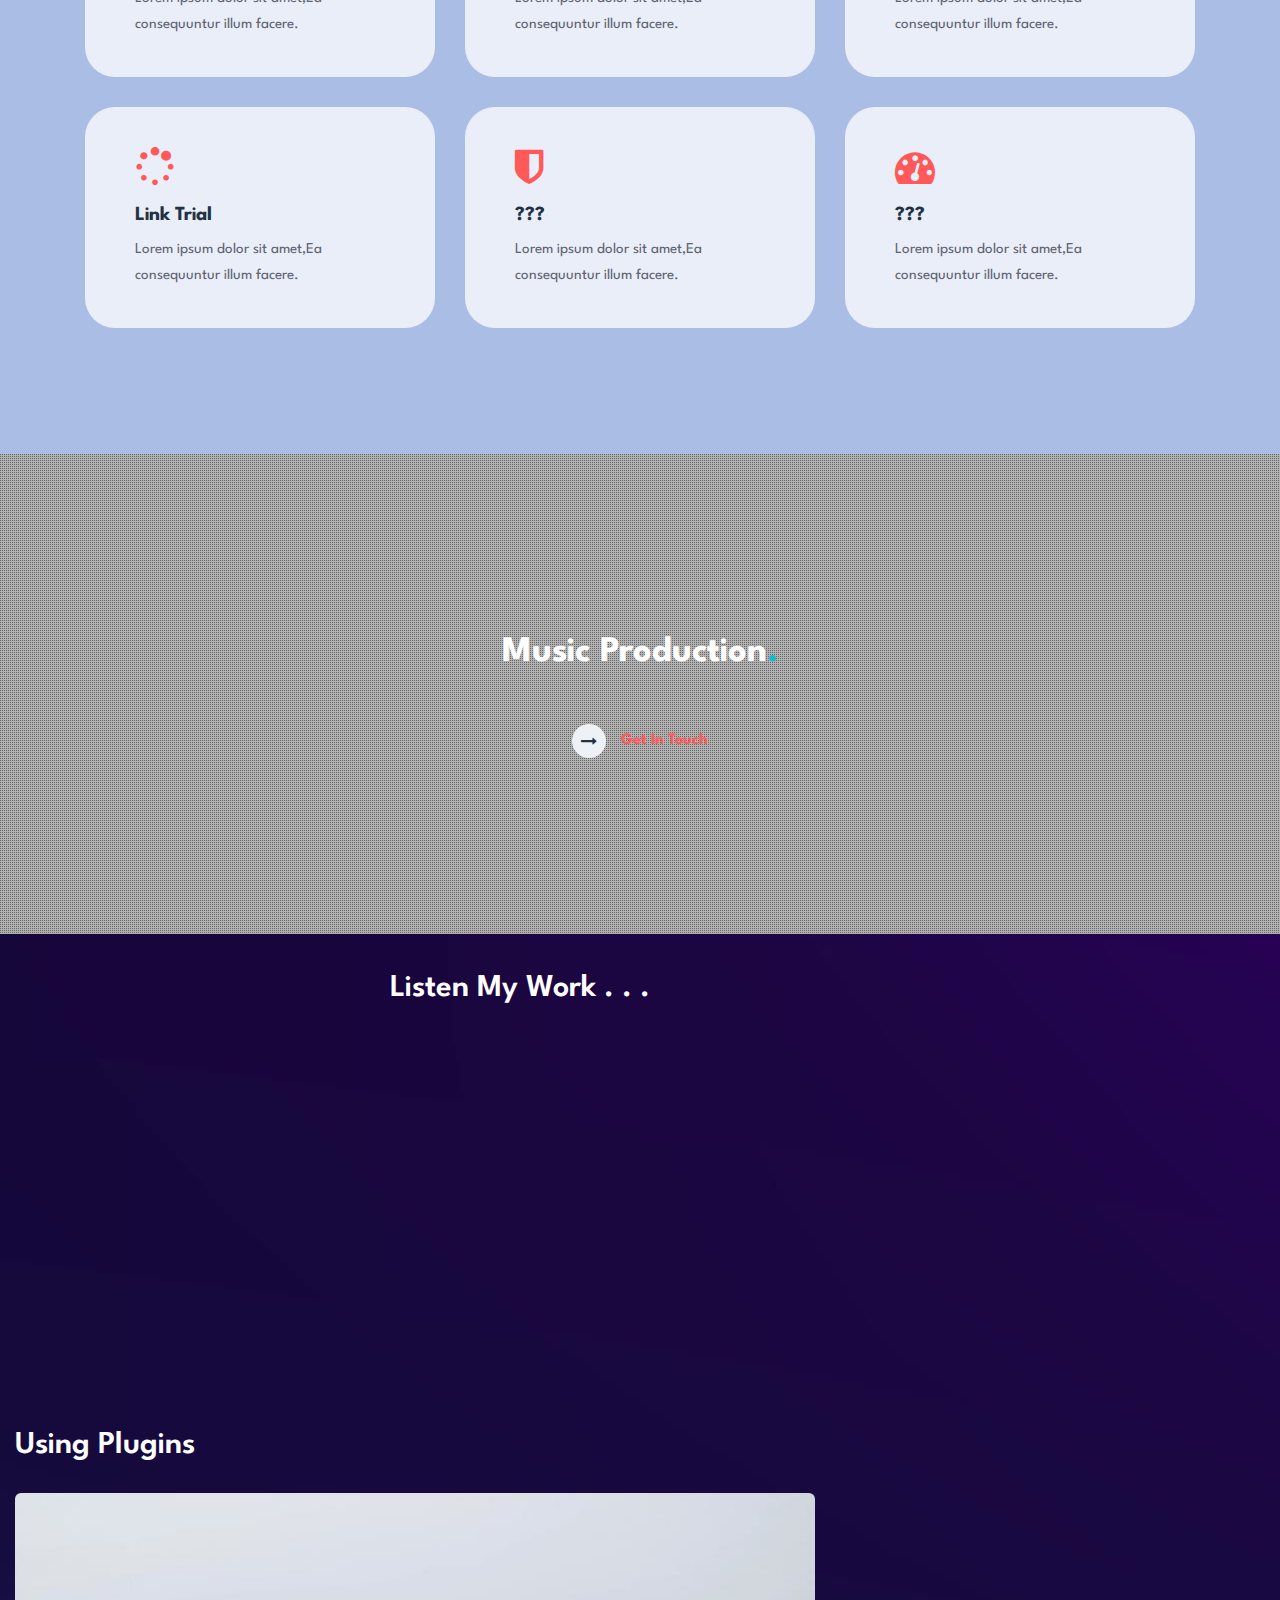
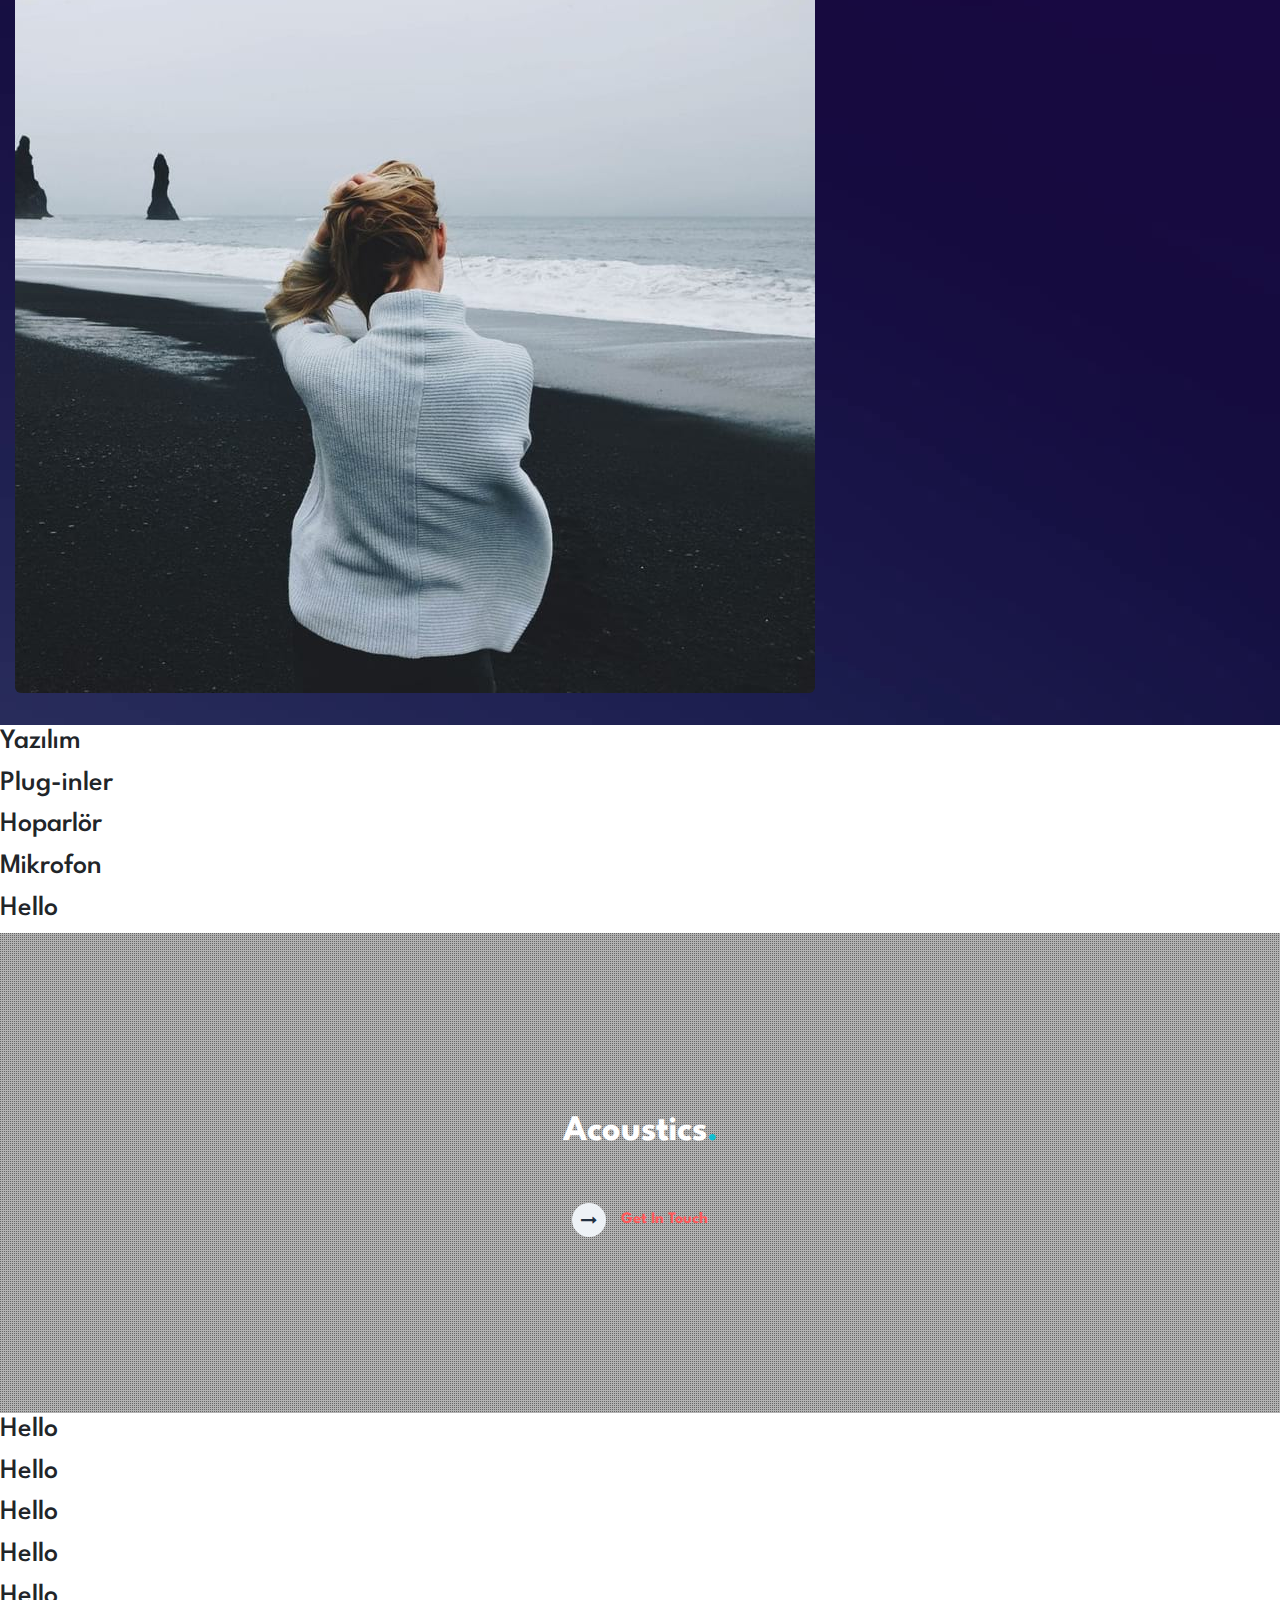
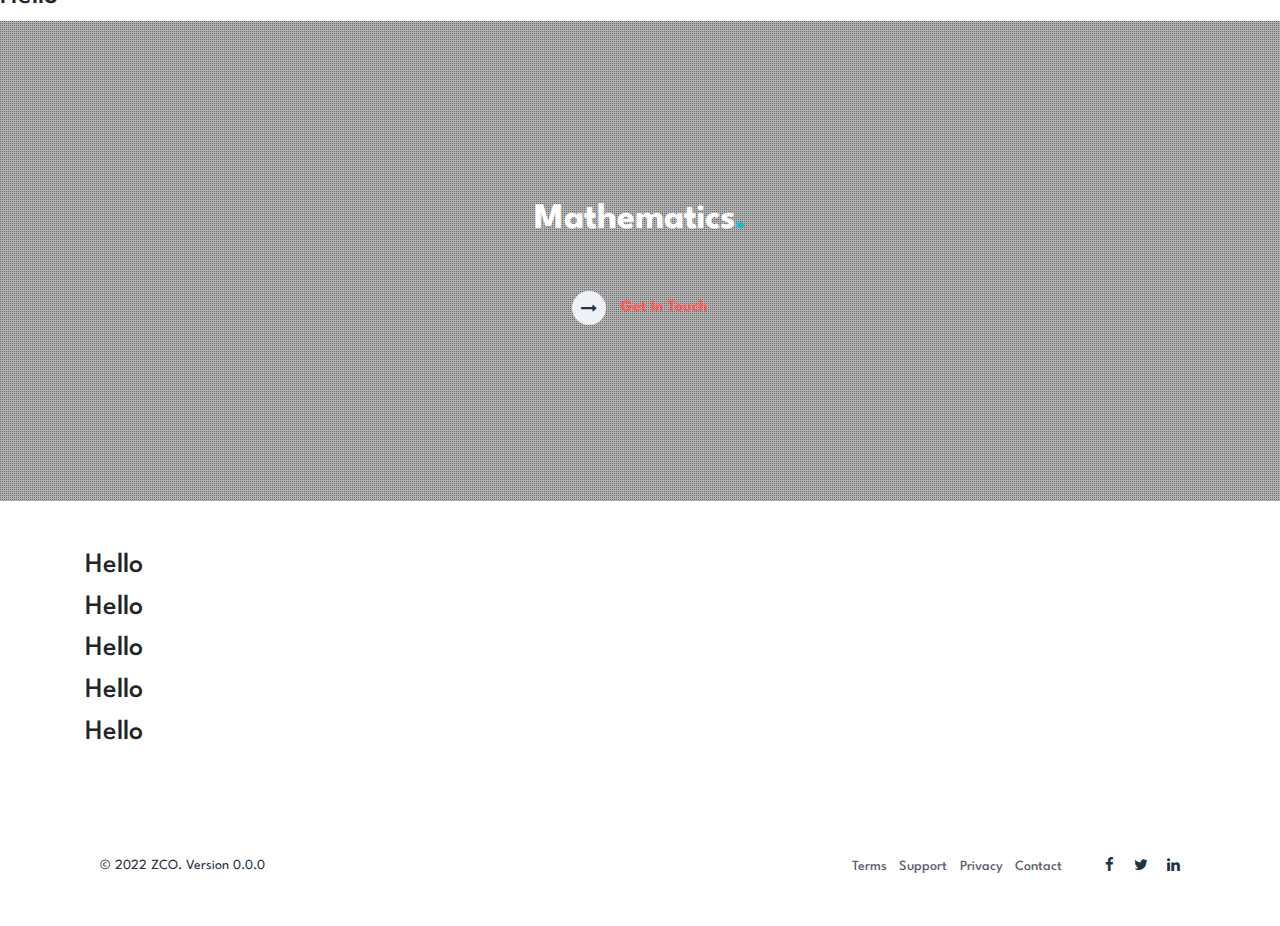
==== commit c59f6d52: "Add files via upload" ====
--- a/index.html
+++ b/index.html
@@ -78,7 +78,7 @@
     <section class="features-4">
 			<div class="features4-block py-5">
 				<div class="container py-lg-5">
-					<h3 class="hny-title two text-center">What I Do<span class="dot-1">.</span></h3>
+					<h3 style="padding-top:33%;" class="hny-title two text-center">What I Do<span class="dot-1">.</span></h3>
 
 					<div class="features4-grids text-left row mt-5">
 						<div class="col-lg-4 col-md-6 features4-grid">
@@ -108,7 +108,7 @@
 						<div class="col-lg-4 col-md-6 features4-grid">
 							<div class="features4-grid-inn">
 								<span class="fa fa-spinner icon-fea4" aria-hidden="true"></span>
-								<h5><a href="#URL">???</a></h5>
+								<h5><a href="https://github.com/zekicanozkanli/Version0_0_0.github.io" target="_top">Link Trial</a></h5>
 								<p>Lorem ipsum dolor sit amet,Ea consequuntur illum facere.</p>
 
 							</div>
@@ -155,30 +155,34 @@
 <!--//w3l-download-main-->
 
 
-<section style="background-color:rgba(91, 179, 238, 0.733);">
-<h1>
-  Hello
-</h1>
-<p style="color: rgba(255, 99, 71, 0.3);">
-  This is paragraph
-</p>
-<p style="color: rgba(255, 99, 71, 1);">
-  This is paragraph
-</p>
-<p style="color: rgba(255, 99, 71, 0.3);">
-  This is paragraph
-</p>
-
-</section>
+  <section class="grdnt-prp-bl-blck">
+    <div class="container-1 pad-tnb">
+      <div class="pad-l-30">
+        <h3 class="sub-text">
+          Listen My Work . . .
+        </h3>
+      </div>
+      <div class="pad-l-55">
+        <iframe style="border-radius:12px",
+                src="https://open.spotify.com/embed/playlist/0qm3ZFuGMQLp6Is5LzkBba?utm_source=generator&theme=0",
+                width="80%" height="380" frameBorder="0" allowfullscreen="",
+                allow="autoplay; clipboard-write; encrypted-media; fullscreen; picture-in-picture">
+        </iframe>
+      </div>
+      <div>
+        <div>
+          <h3 class="sub-text">
+            Using Plugins
+          </h3>
+          <img src="assets/images/serve.jpg" class="img-fluid" alt="">
+        </div>
+      </div>
+  </section>
 
 
 <section>
   <div>
-    <iframe style="border-radius:12px",
-    src="https://open.spotify.com/embed/playlist/0qm3ZFuGMQLp6Is5LzkBba?utm_source=generator&theme=0",
-    width="60%" height="380" frameBorder="0" allowfullscreen="",
-    allow="autoplay; clipboard-write; encrypted-media; fullscreen; picture-in-picture">
-    </iframe>
+   
     <div>
       <h3>Yazılım</h3>
       <h3>Plug-inler</h3>
@@ -241,8 +245,8 @@
 </section>
 <!--//w3l-download-main-->
 
-<section>
-  <div>
+<section class="container">
+  <div class="py-5">
     <h3>Hello</h3>
     <h3>Hello</h3>
     <h3>Hello</h3>
--- a/assets/css/style-starter.css
+++ b/assets/css/style-starter.css
@@ -18747,3 +18747,118 @@
 }
 
 /*# sourceMappingURL=style-freedom.css.map */
+
+
+
+/*_________________________________________________________________     WRITTEN BY ME    _________________________________________________________________*/ 
+
+
+.container-1 {
+  width: 100%;
+  padding-right: 15px;
+  padding-left: 15px;
+  margin-right: auto;
+  margin-left: auto;
+}
+
+.center {
+  text-align: center !important;
+}
+
+.pad-tnb {
+  padding-top: 2rem !important;
+  padding-bottom: 2rem !important;
+}
+
+.pad-l-5 {
+  padding-left: 5% !important;
+}
+
+.pad-l-10 {
+  padding-left: 10% !important;
+}
+
+.pad-l-15 {
+  padding-left: 15% !important;
+}
+
+.pad-l-20 {
+  padding-left: 20% !important;
+}
+
+.pad-l-25 {
+  padding-left: 25% !important;
+}
+
+.pad-l-30 {
+  padding-left: 30% !important;
+}
+
+.pad-l-35 {
+  padding-left: 35% !important;
+}
+
+.pad-l-40 {
+  padding-left: 40% !important;
+}
+
+.pad-l-45 {
+  padding-left: 45% !important;
+}
+
+.pad-l-50 {
+  padding-left: 50% !important;
+}
+
+.pad-l-55 {
+  padding-left: 55% !important;
+}
+
+.pad-l-60 {
+  padding-left: 60% !important;
+}
+
+.pad-l-65 {
+  padding-left: 65% !important;
+}
+
+.pad-l-70 {
+  padding-left: 70% !important;
+}
+
+.pad-l-75 {
+  padding-left: 75% !important;
+}
+
+/* TEXT STYLE */
+
+.sub-text {
+  font-size: 32px;
+  line-height: 46px;
+  color: #fff;
+  margin-bottom: 24px;
+  text-transform: capitalize;
+  font-weight: 600;
+}
+
+h3.sub-text {
+  color: #fff;
+}
+
+h4.sub-text {
+  color: #fff;
+}
+
+.grdnt-prp-bl-blck {
+  background-image: url(../images/gradient_mp.jpg);
+  z-index: -1;
+}
+
+.photo-plugins {
+  background: url(.../images/ab.jpg);
+  background-position: 100px;
+  background-size: cover;
+  background-attachment: scroll;
+  z-index: 1;
+  min-height: 100vh;
+}
